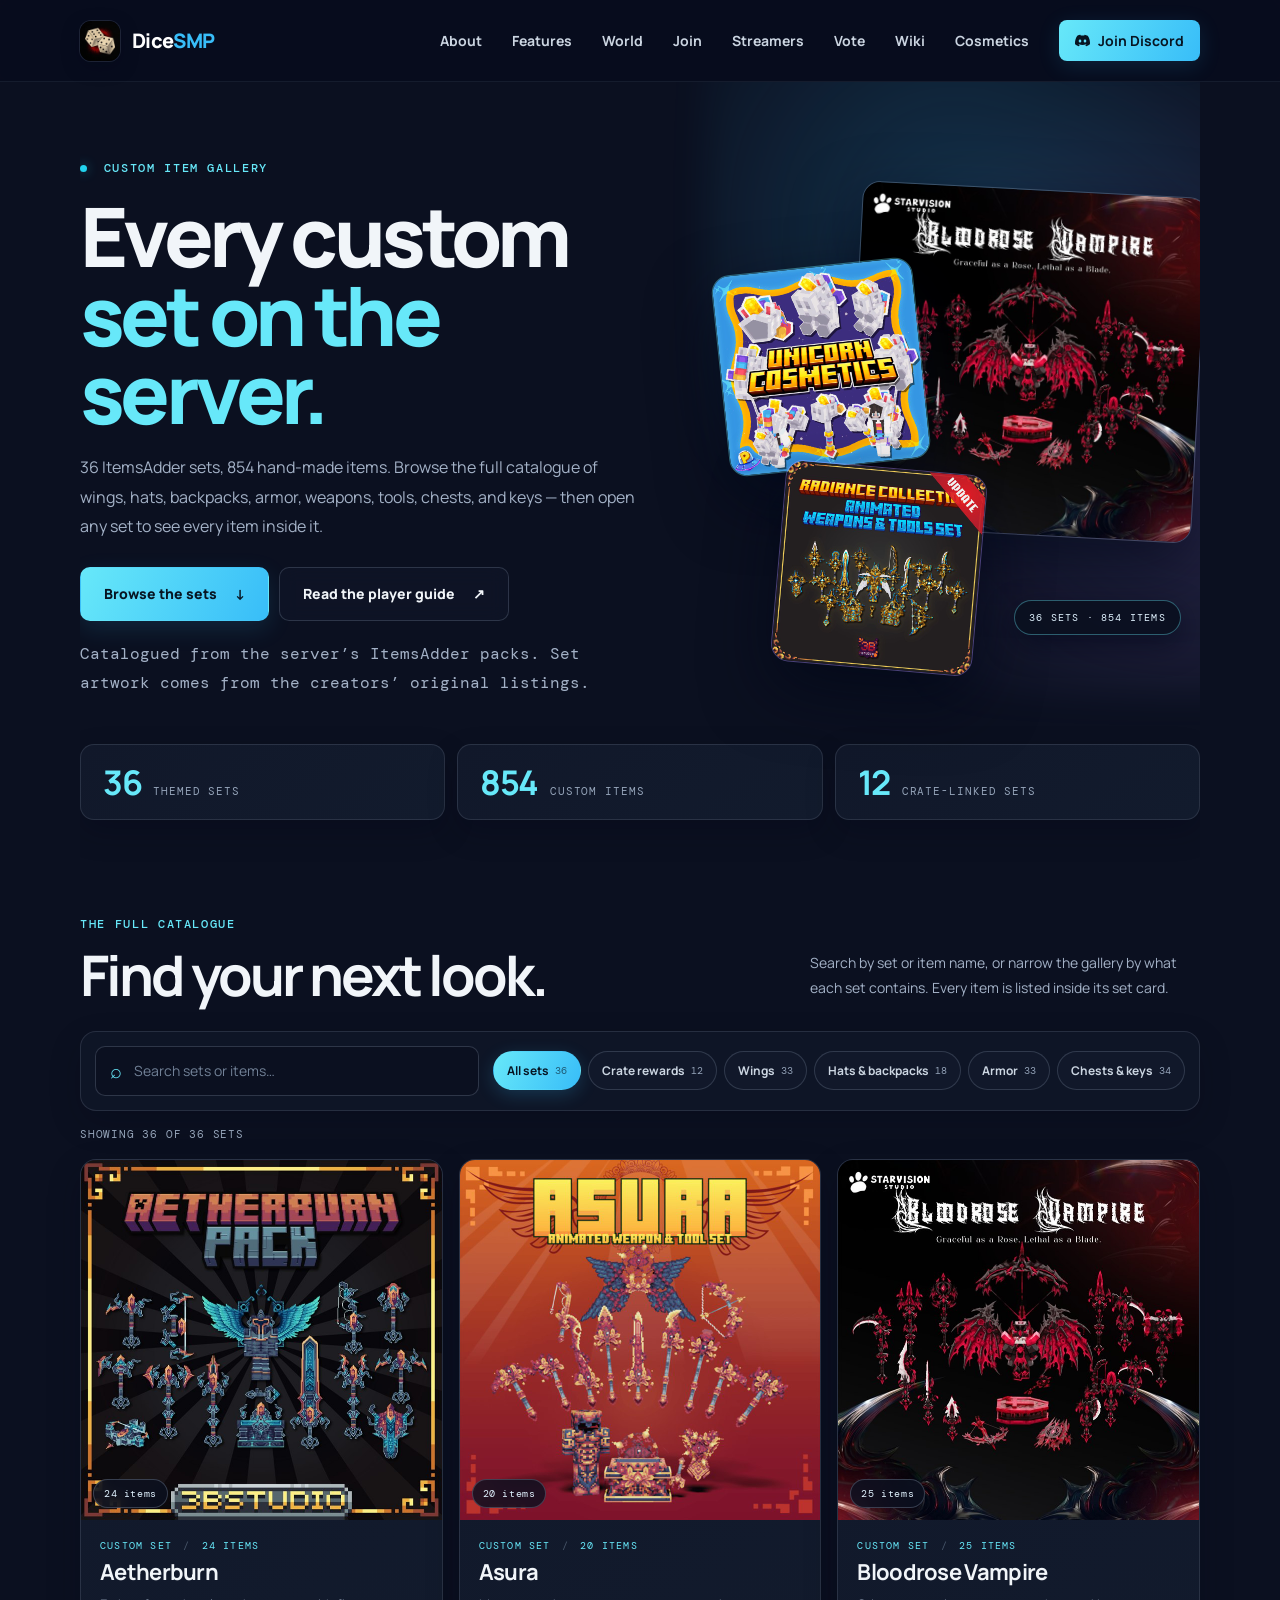
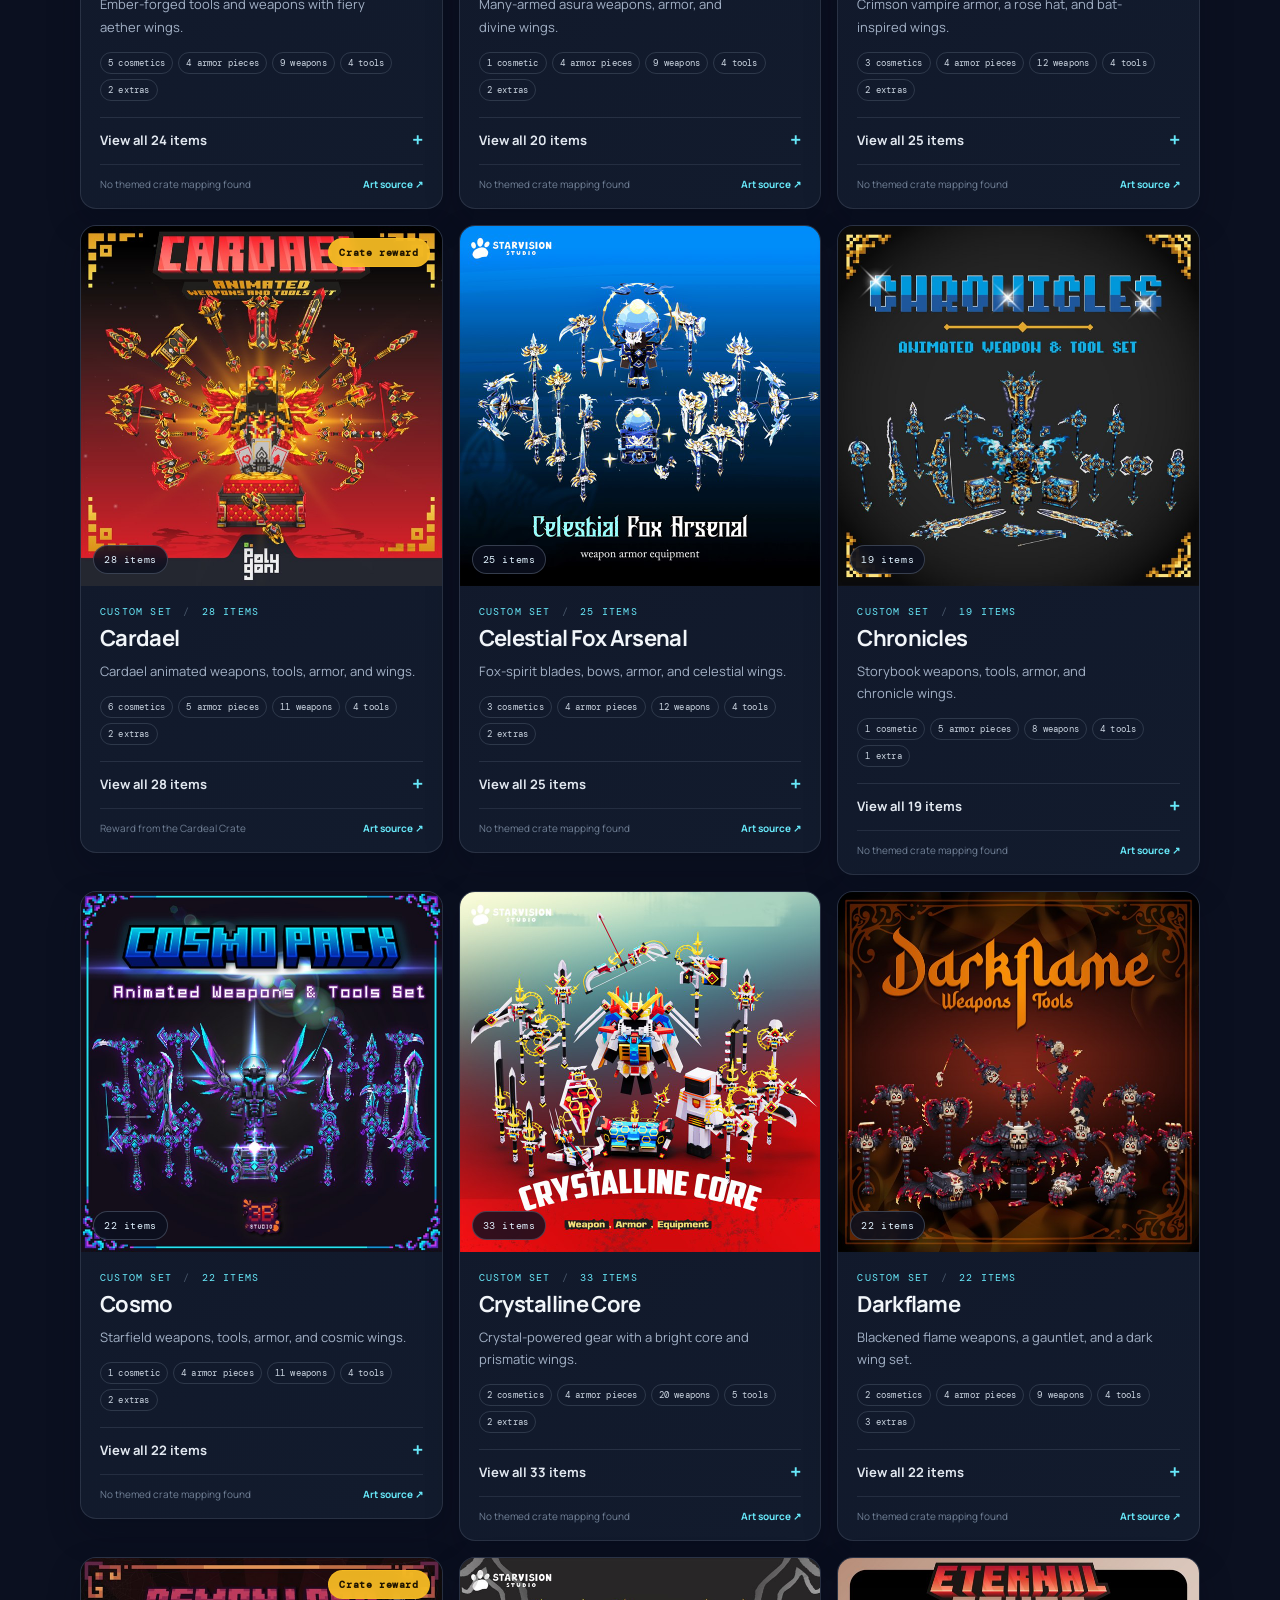
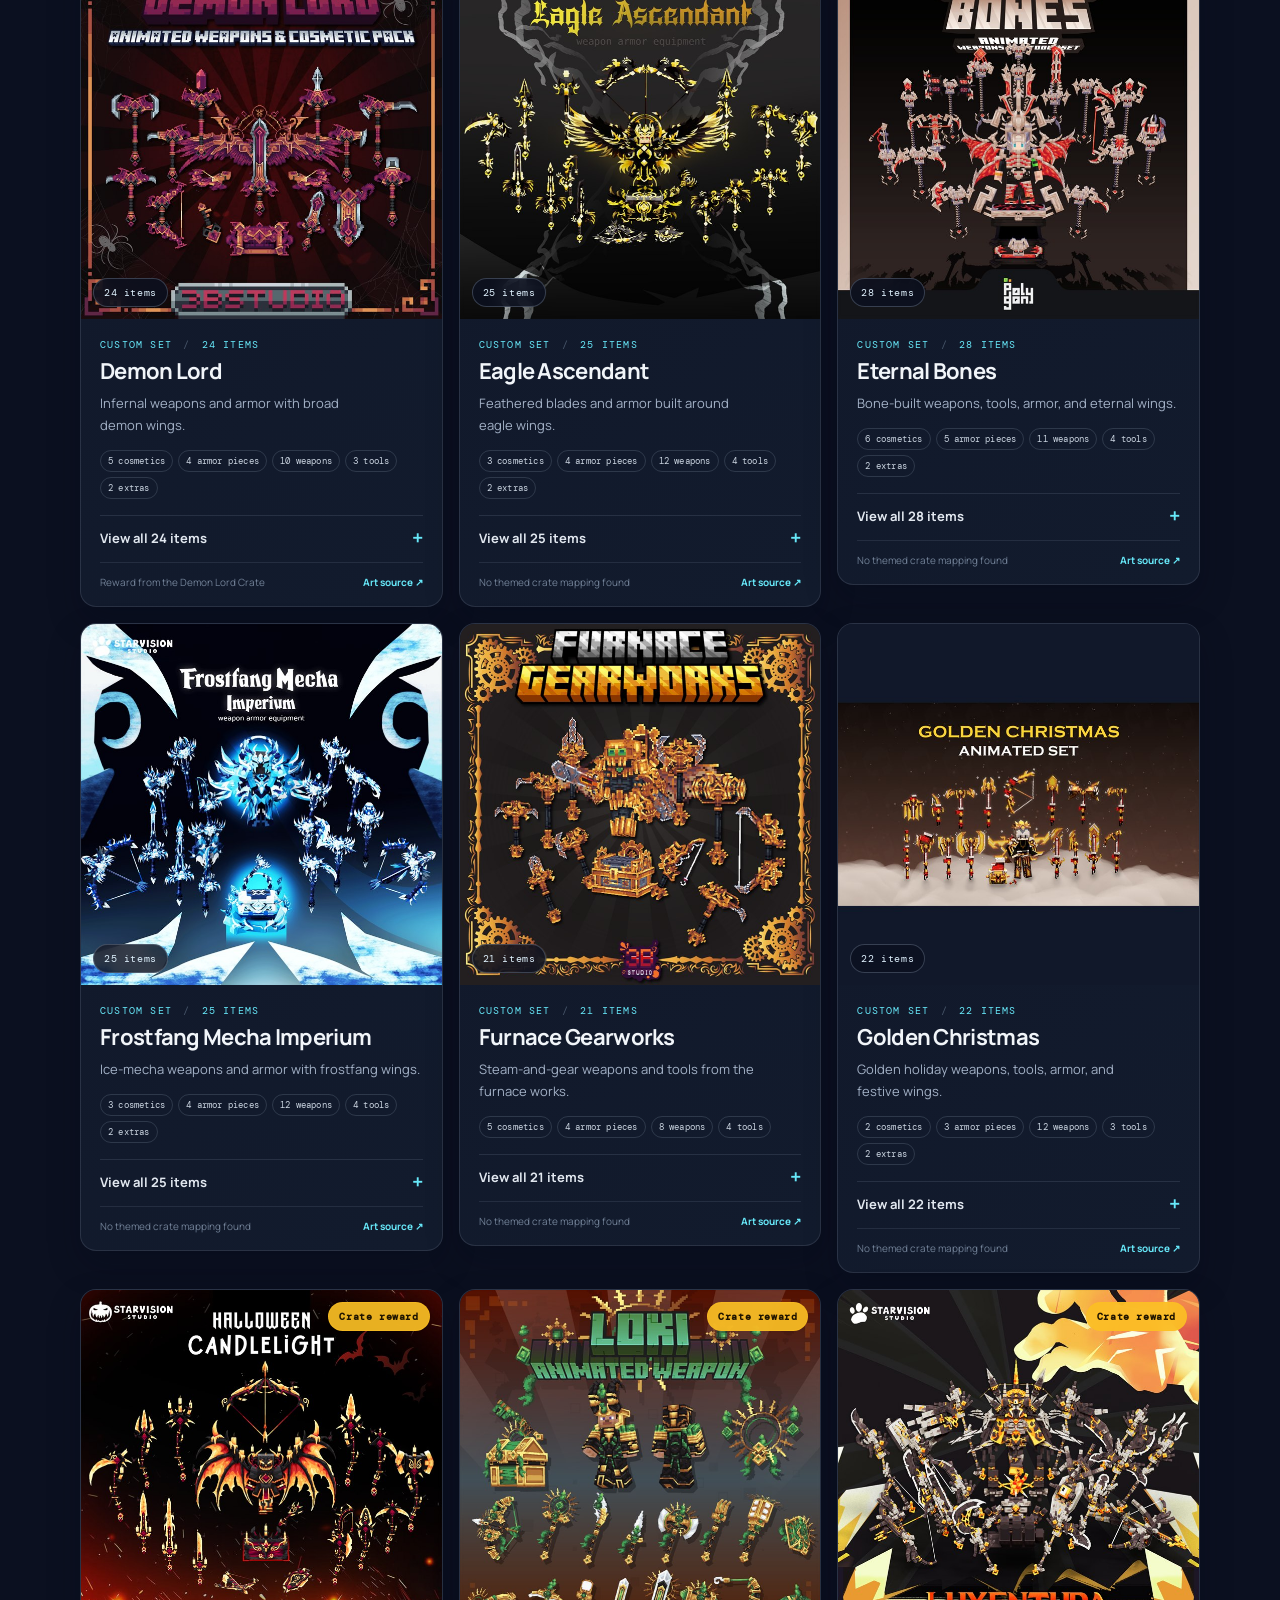
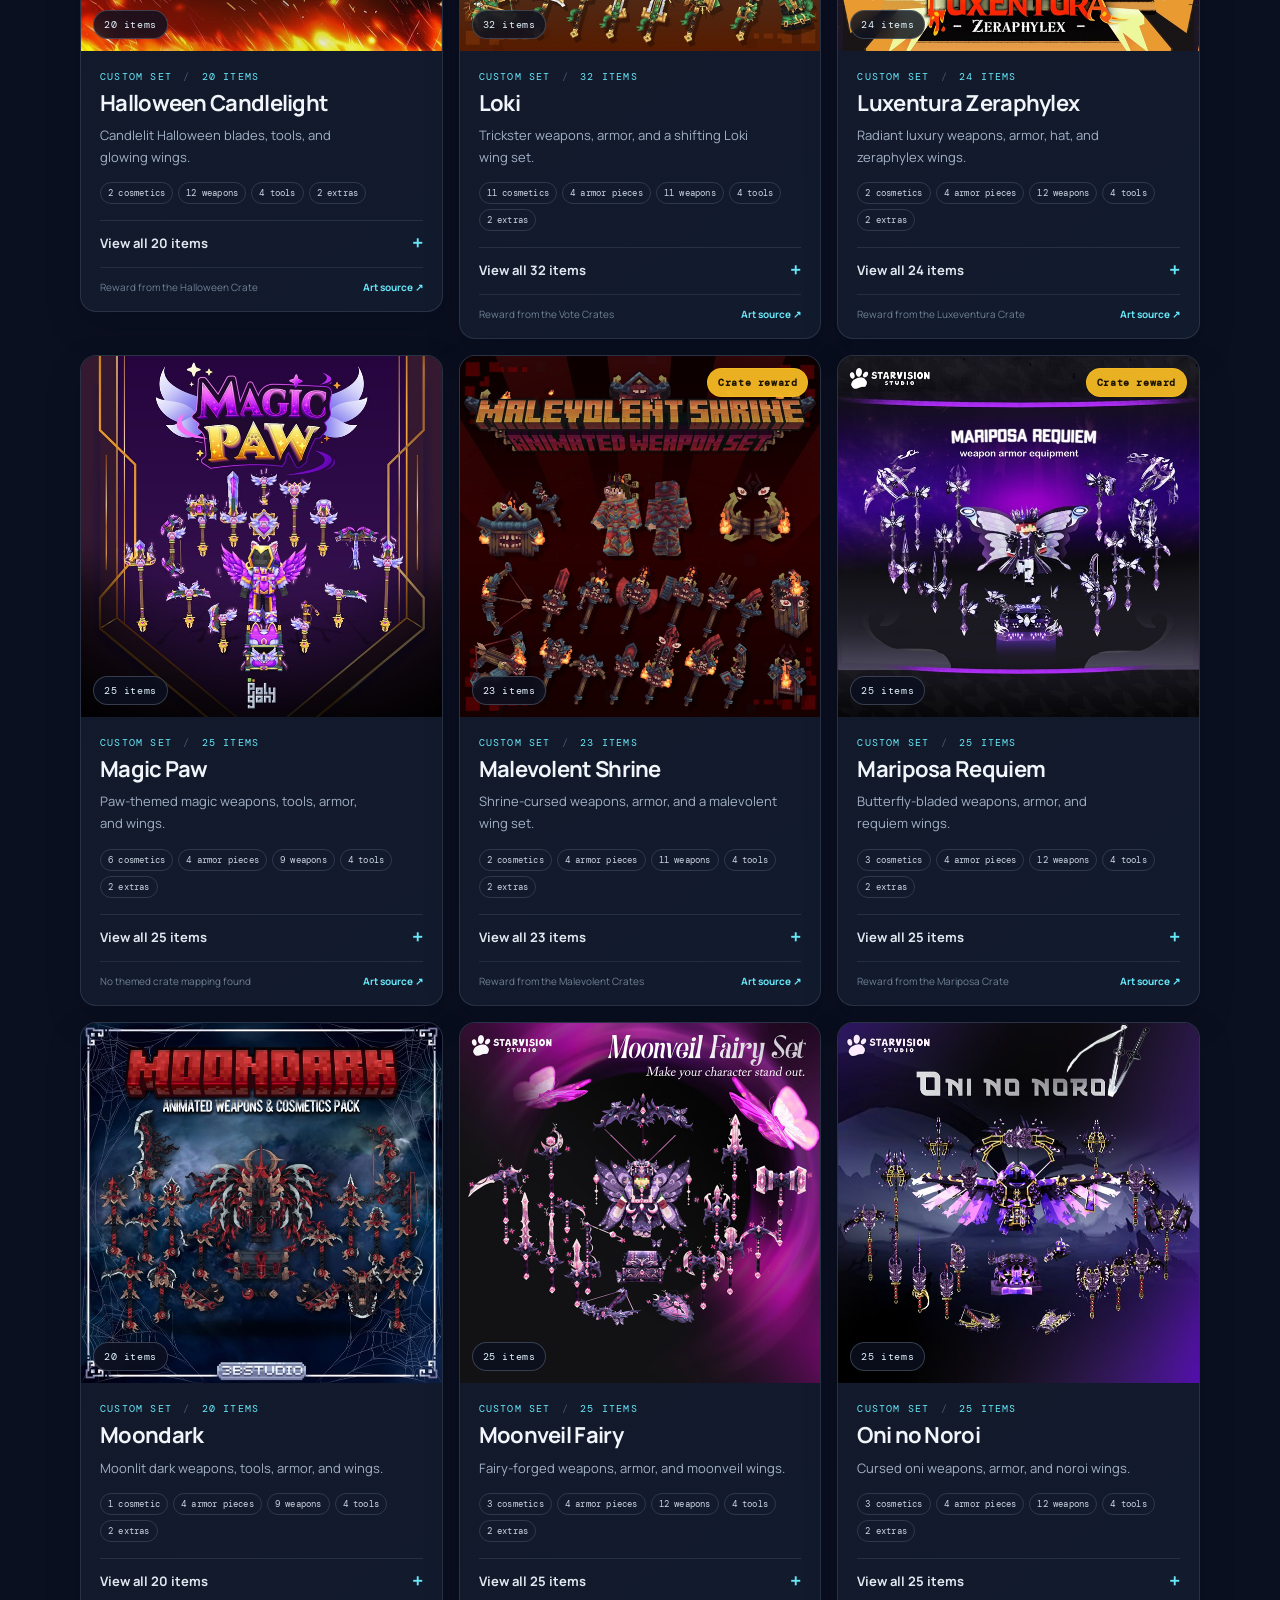
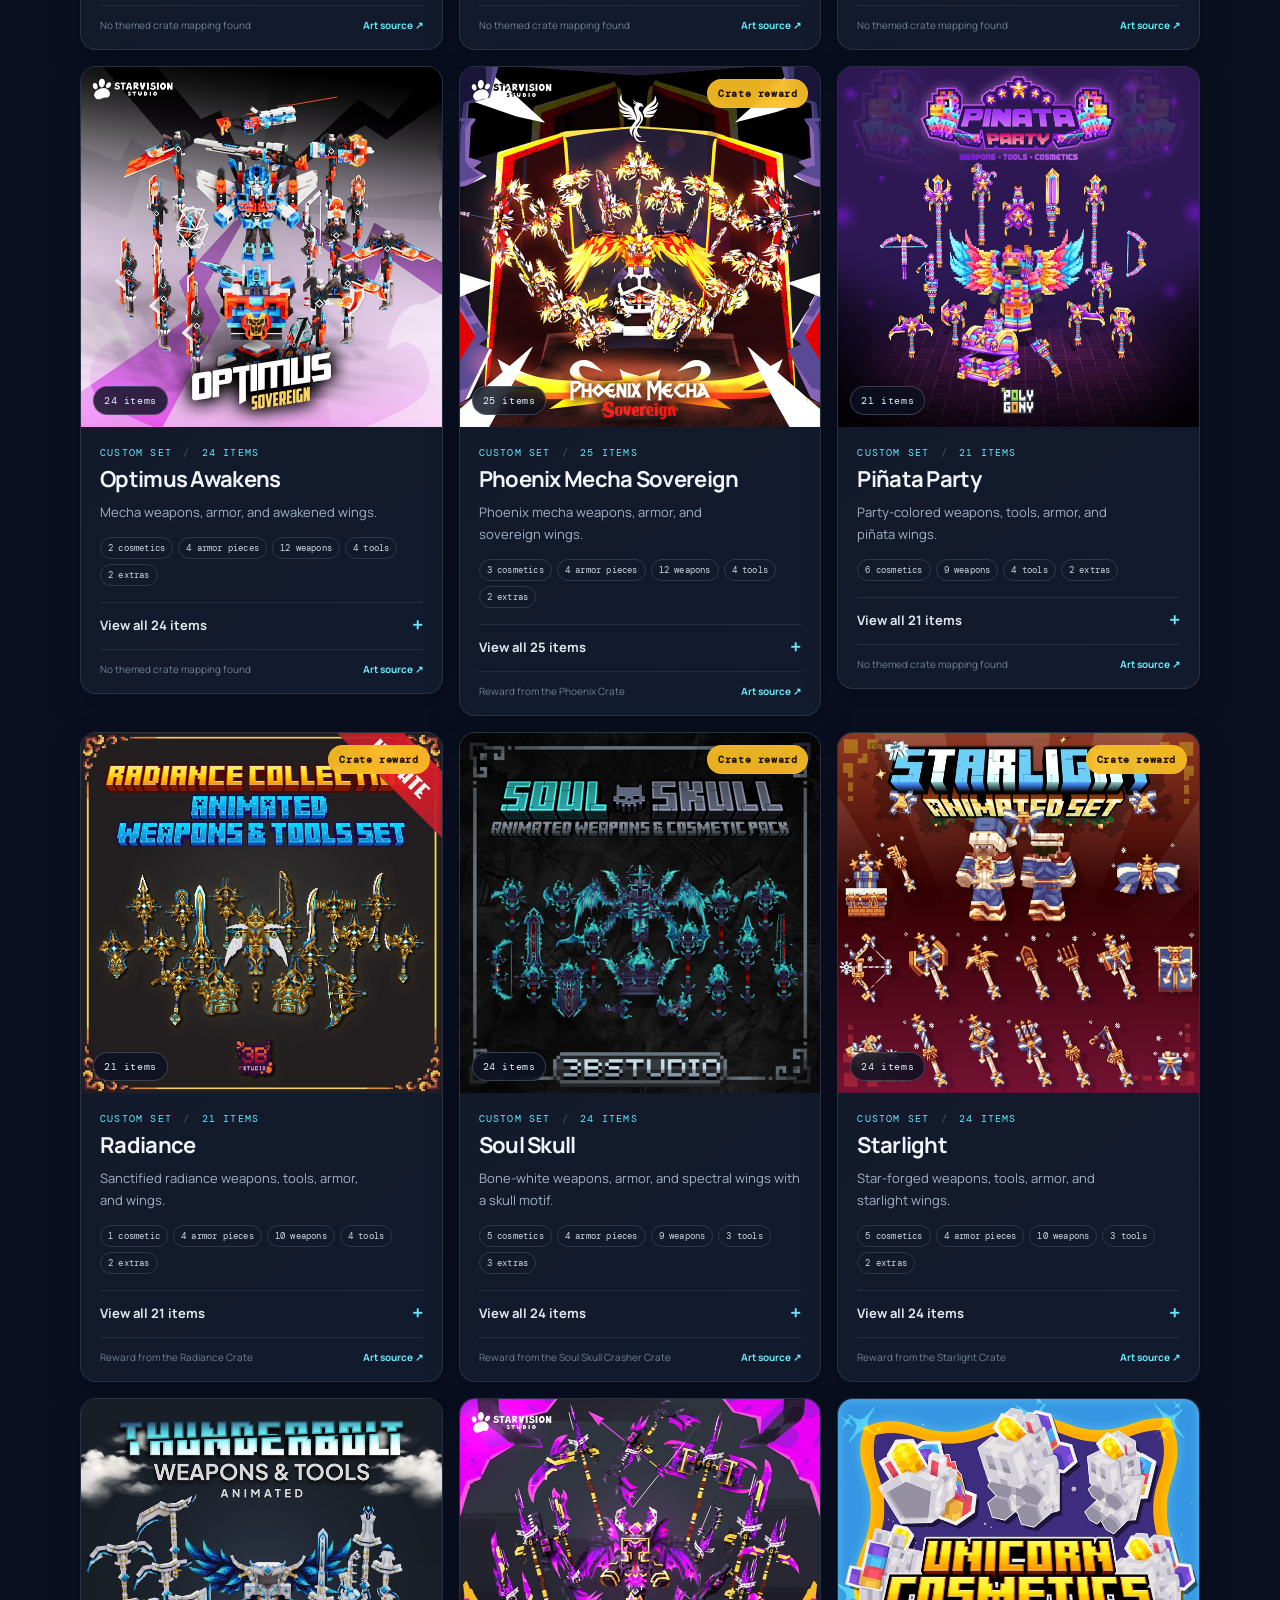
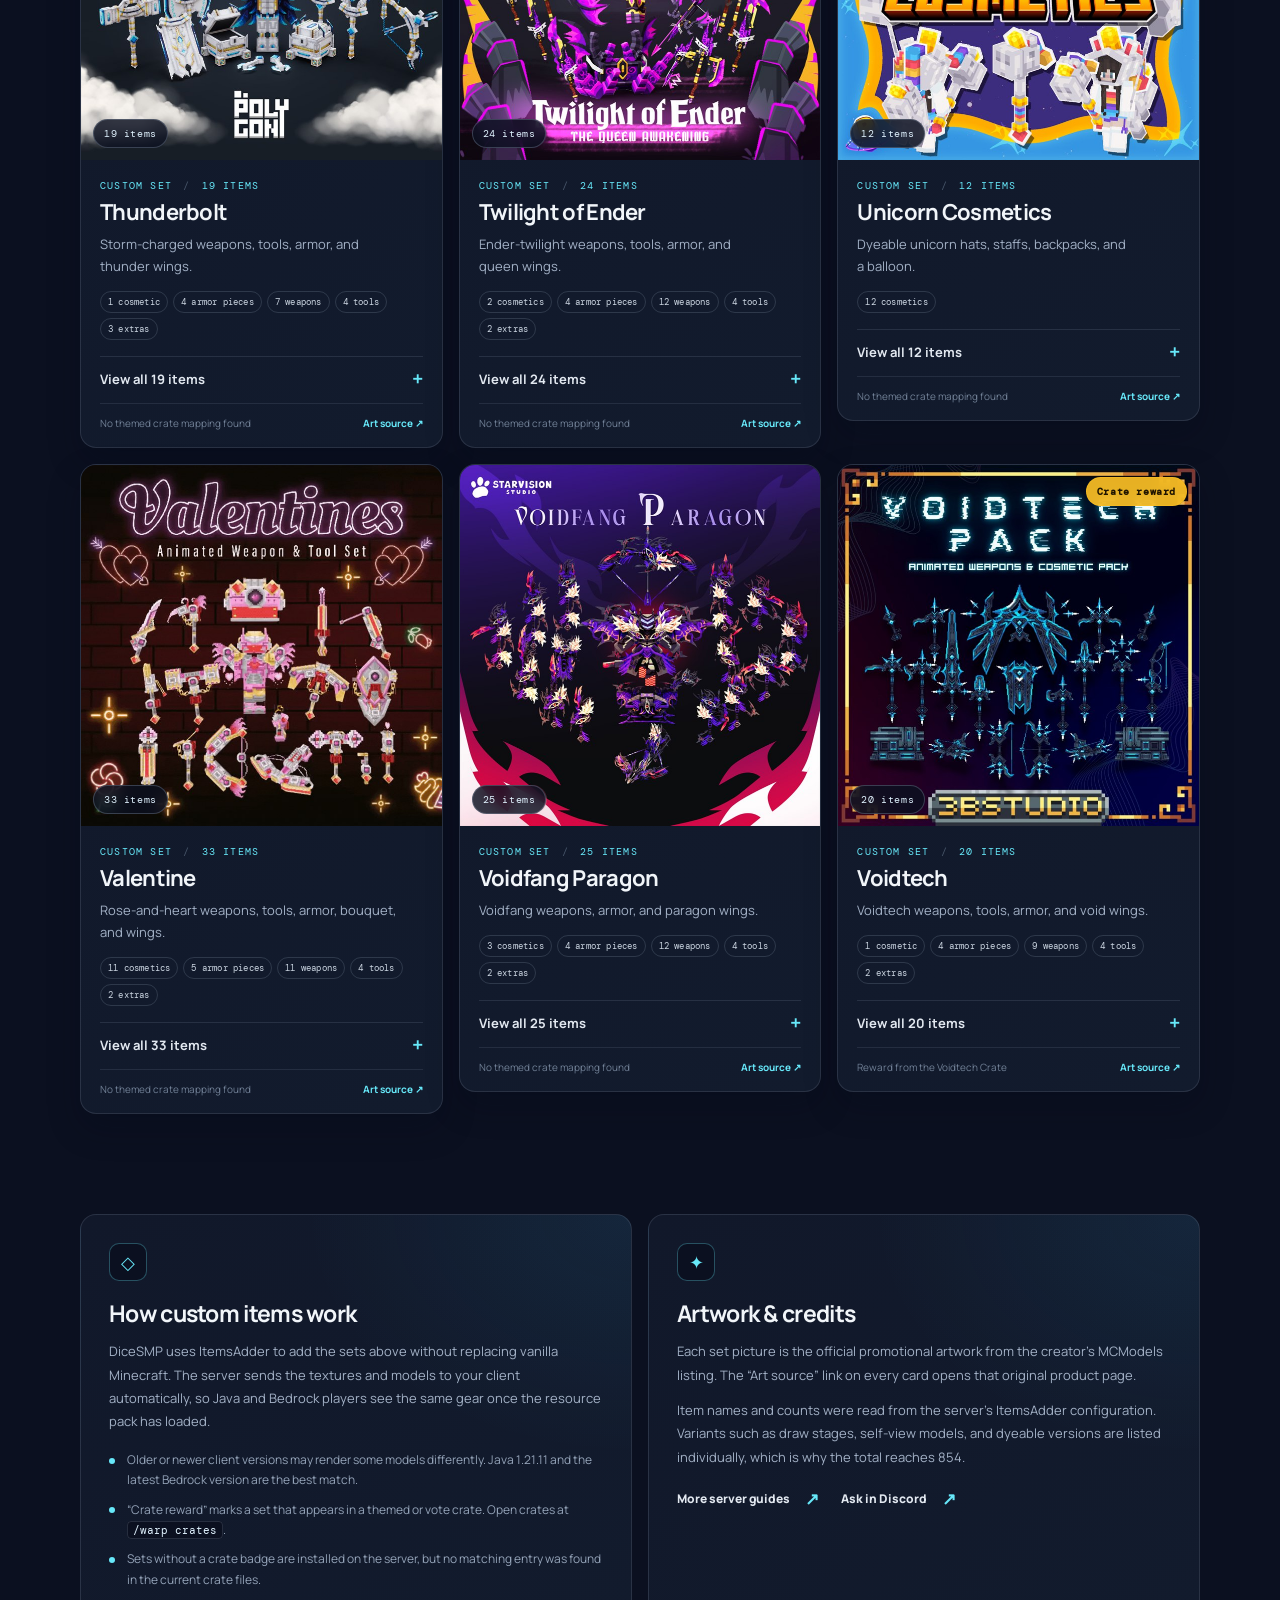
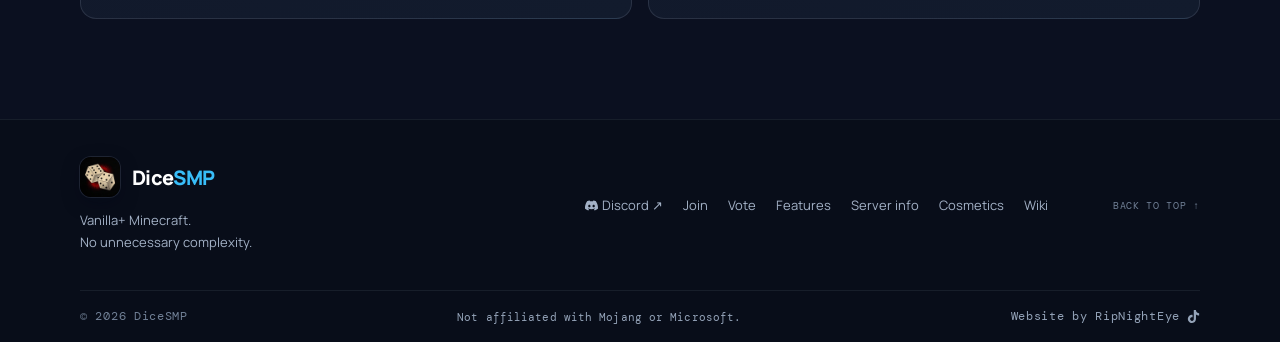
==== cosmetics.html @ fa5750fa "Cosmetic Page" ====
<!DOCTYPE html>
<html lang="en">
<head>
  <meta charset="utf-8">
  <meta name="viewport" content="width=device-width, initial-scale=1">
  <meta name="theme-color" content="#0b1020">
  <meta name="color-scheme" content="dark">
  <meta name="description" content="Browse all 36 custom ItemsAdder sets on DiceSMP — 854 weapons, armor pieces, tools, wings, hats, backpacks, and props, with set artwork and crate sources.">
  <meta name="author" content="DiceSMP">
  <meta name="referrer" content="strict-origin-when-cross-origin">
  <title>Cosmetics &amp; Custom Items — DiceSMP | 854 Items in 36 Sets</title>

  <meta property="og:type" content="website">
  <meta property="og:site_name" content="DiceSMP">
  <meta property="og:title" content="DiceSMP Cosmetics &amp; Custom Items">
  <meta property="og:description" content="Browse all 36 custom sets on DiceSMP — 854 weapons, armor pieces, tools, wings, hats, backpacks, and props.">
  <meta property="og:locale" content="en_US">
  <meta property="og:url" content="https://web.dicesmp.online/cosmetics.html">
  <meta property="og:image" content="https://web.dicesmp.online/Pictures/cosmetics/bloodrose_vampire.jpg">
  <meta property="og:image:width" content="720">
  <meta property="og:image:height" content="720">
  <meta property="og:image:alt" content="Bloodrose Vampire custom set artwork">
  <meta name="twitter:card" content="summary_large_image">
  <meta name="twitter:title" content="DiceSMP Cosmetics &amp; Custom Items">
  <meta name="twitter:description" content="Browse all 36 custom sets on DiceSMP — 854 weapons, armor pieces, tools, wings, hats, backpacks, and props.">
  <meta name="twitter:image" content="https://web.dicesmp.online/Pictures/cosmetics/bloodrose_vampire.jpg">
  <meta name="twitter:image:alt" content="Bloodrose Vampire custom set artwork">

  <link rel="canonical" href="https://web.dicesmp.online/cosmetics.html">
  <link rel="icon" type="image/png" sizes="64x64" href="Logo/favicon.png">
  <link rel="apple-touch-icon" href="Logo/apple-touch-icon.png">
  <link rel="manifest" href="site.webmanifest">
  <link rel="preload" as="image" href="Pictures/cosmetics/bloodrose_vampire.jpg" fetchpriority="high">
  <link rel="preload" as="font" href="fonts/manrope-latin-var.woff2" type="font/woff2" crossorigin>
  <link rel="preload" as="font" href="fonts/dm-mono-400-latin.woff2" type="font/woff2" crossorigin>
  <link rel="preload" as="font" href="fonts/dm-mono-500-latin.woff2" type="font/woff2" crossorigin>
  <link rel="dns-prefetch" href="//api.mcsrvstat.us">
  <link rel="stylesheet" href="styles.css">
  <link rel="stylesheet" href="cosmetics.css">
  <link rel="stylesheet" href="upgrade.css">
  <script src="script.js" defer></script>
  <script src="cosmetics.js" defer></script>
  <noscript>
    <style>
      .page-loader { display: none !important; }
      .will-reveal { opacity: 1 !important; transform: none !important; }
      .to-top, .scroll-progress, .server-status { display: none !important; }
      .cosmetic-toolbar { display: none !important; }
      @media (max-width: 820px) {
        .site-header { height: auto; min-height: var(--header-h); padding-block: 12px; flex-wrap: wrap; }
        .menu-toggle { display: none !important; }
        .nav-links {
          position: static !important;
          display: flex !important;
          flex-direction: row !important;
          flex-wrap: wrap;
          align-items: center;
          gap: 2px 16px;
          width: 100%;
          max-height: none !important;
          padding: 8px 0 0 !important;
          overflow: visible !important;
          background: transparent !important;
          border: 0 !important;
          box-shadow: none !important;
          opacity: 1 !important;
          visibility: visible !important;
          transform: none !important;
          pointer-events: auto !important;
        }
        .nav-links > a { padding: 6px 0 !important; border: 0 !important; font-size: 13px !important; }
        .nav-links .nav-cta { margin: 0 !important; padding: 8px 12px !important; }
      }
    </style>
  </noscript>

  <script type="application/ld+json">
{
  "@context": "https://schema.org",
  "@type": "ItemList",
  "name": "DiceSMP custom item sets",
  "description": "All 36 ItemsAdder custom sets on DiceSMP, covering 854 items.",
  "numberOfItems": 36,
  "itemListElement": [
    {
      "@type": "ListItem",
      "position": 1,
      "name": "Aetherburn",
      "url": "https://web.dicesmp.online/cosmetics.html#set-aetherburn",
      "image": "https://web.dicesmp.online/Pictures/cosmetics/aetherburn_pack.jpg"
    },
    {
      "@type": "ListItem",
      "position": 2,
      "name": "Asura",
      "url": "https://web.dicesmp.online/cosmetics.html#set-asura",
      "image": "https://web.dicesmp.online/Pictures/cosmetics/elitecreatures_asuraset.jpg"
    },
    {
      "@type": "ListItem",
      "position": 3,
      "name": "Bloodrose Vampire",
      "url": "https://web.dicesmp.online/cosmetics.html#set-bloodrose-vampire",
      "image": "https://web.dicesmp.online/Pictures/cosmetics/bloodrose_vampire.jpg"
    },
    {
      "@type": "ListItem",
      "position": 4,
      "name": "Cardael",
      "url": "https://web.dicesmp.online/cosmetics.html#set-cardael",
      "image": "https://web.dicesmp.online/Pictures/cosmetics/plny_cardael_set.jpg"
    },
    {
      "@type": "ListItem",
      "position": 5,
      "name": "Celestial Fox Arsenal",
      "url": "https://web.dicesmp.online/cosmetics.html#set-celestial-fox-arsenal",
      "image": "https://web.dicesmp.online/Pictures/cosmetics/celestial_fox_arsenal.jpg"
    },
    {
      "@type": "ListItem",
      "position": 6,
      "name": "Chronicles",
      "url": "https://web.dicesmp.online/cosmetics.html#set-chronicles",
      "image": "https://web.dicesmp.online/Pictures/cosmetics/elitecreatures_chronicles.jpg"
    },
    {
      "@type": "ListItem",
      "position": 7,
      "name": "Cosmo",
      "url": "https://web.dicesmp.online/cosmetics.html#set-cosmo",
      "image": "https://web.dicesmp.online/Pictures/cosmetics/cosmo_pack.jpg"
    },
    {
      "@type": "ListItem",
      "position": 8,
      "name": "Crystalline Core",
      "url": "https://web.dicesmp.online/cosmetics.html#set-crystalline-core",
      "image": "https://web.dicesmp.online/Pictures/cosmetics/crystalline_core_pack.jpg"
    },
    {
      "@type": "ListItem",
      "position": 9,
      "name": "Darkflame",
      "url": "https://web.dicesmp.online/cosmetics.html#set-darkflame",
      "image": "https://web.dicesmp.online/Pictures/cosmetics/darkflame.jpg"
    },
    {
      "@type": "ListItem",
      "position": 10,
      "name": "Demon Lord",
      "url": "https://web.dicesmp.online/cosmetics.html#set-demon-lord",
      "image": "https://web.dicesmp.online/Pictures/cosmetics/Demon_Lord.jpg"
    },
    {
      "@type": "ListItem",
      "position": 11,
      "name": "Eagle Ascendant",
      "url": "https://web.dicesmp.online/cosmetics.html#set-eagle-ascendant",
      "image": "https://web.dicesmp.online/Pictures/cosmetics/eagle_ascendant.jpg"
    },
    {
      "@type": "ListItem",
      "position": 12,
      "name": "Eternal Bones",
      "url": "https://web.dicesmp.online/cosmetics.html#set-eternal-bones",
      "image": "https://web.dicesmp.online/Pictures/cosmetics/plny_eternal_bones_set.jpg"
    },
    {
      "@type": "ListItem",
      "position": 13,
      "name": "Frostfang Mecha Imperium",
      "url": "https://web.dicesmp.online/cosmetics.html#set-frostfang-mecha-imperium",
      "image": "https://web.dicesmp.online/Pictures/cosmetics/frostfang_mecha_imperium.jpg"
    },
    {
      "@type": "ListItem",
      "position": 14,
      "name": "Furnace Gearworks",
      "url": "https://web.dicesmp.online/cosmetics.html#set-furnace-gearworks",
      "image": "https://web.dicesmp.online/Pictures/cosmetics/Furnace_Gearworks_Weapons_and_Tools_Set.jpg"
    },
    {
      "@type": "ListItem",
      "position": 15,
      "name": "Golden Christmas",
      "url": "https://web.dicesmp.online/cosmetics.html#set-golden-christmas",
      "image": "https://web.dicesmp.online/Pictures/cosmetics/golden_christmas.jpg"
    },
    {
      "@type": "ListItem",
      "position": 16,
      "name": "Halloween Candlelight",
      "url": "https://web.dicesmp.online/cosmetics.html#set-halloween-candlelight",
      "image": "https://web.dicesmp.online/Pictures/cosmetics/halloween_candlelight.jpg"
    },
    {
      "@type": "ListItem",
      "position": 17,
      "name": "Loki",
      "url": "https://web.dicesmp.online/cosmetics.html#set-loki",
      "image": "https://web.dicesmp.online/Pictures/cosmetics/Loki_set.jpg"
    },
    {
      "@type": "ListItem",
      "position": 18,
      "name": "Luxentura Zeraphylex",
      "url": "https://web.dicesmp.online/cosmetics.html#set-luxentura-zeraphylex",
      "image": "https://web.dicesmp.online/Pictures/cosmetics/Luxentura_Zeraphylex.jpg"
    },
    {
      "@type": "ListItem",
      "position": 19,
      "name": "Magic Paw",
      "url": "https://web.dicesmp.online/cosmetics.html#set-magic-paw",
      "image": "https://web.dicesmp.online/Pictures/cosmetics/plny_magicpawset.jpg"
    },
    {
      "@type": "ListItem",
      "position": 20,
      "name": "Malevolent Shrine",
      "url": "https://web.dicesmp.online/cosmetics.html#set-malevolent-shrine",
      "image": "https://web.dicesmp.online/Pictures/cosmetics/malevolentshrine.jpg"
    },
    {
      "@type": "ListItem",
      "position": 21,
      "name": "Mariposa Requiem",
      "url": "https://web.dicesmp.online/cosmetics.html#set-mariposa-requiem",
      "image": "https://web.dicesmp.online/Pictures/cosmetics/mariposa_requiem.jpg"
    },
    {
      "@type": "ListItem",
      "position": 22,
      "name": "Moondark",
      "url": "https://web.dicesmp.online/cosmetics.html#set-moondark",
      "image": "https://web.dicesmp.online/Pictures/cosmetics/moondark.jpg"
    },
    {
      "@type": "ListItem",
      "position": 23,
      "name": "Moonveil Fairy",
      "url": "https://web.dicesmp.online/cosmetics.html#set-moonveil-fairy",
      "image": "https://web.dicesmp.online/Pictures/cosmetics/moonveil_fairy_set.jpg"
    },
    {
      "@type": "ListItem",
      "position": 24,
      "name": "Oni no Noroi",
      "url": "https://web.dicesmp.online/cosmetics.html#set-oni-no-noroi",
      "image": "https://web.dicesmp.online/Pictures/cosmetics/oni_no_noroi.jpg"
    },
    {
      "@type": "ListItem",
      "position": 25,
      "name": "Optimus Awakens",
      "url": "https://web.dicesmp.online/cosmetics.html#set-optimus-awakens",
      "image": "https://web.dicesmp.online/Pictures/cosmetics/optimus_awakens.jpg"
    },
    {
      "@type": "ListItem",
      "position": 26,
      "name": "Phoenix Mecha Sovereign",
      "url": "https://web.dicesmp.online/cosmetics.html#set-phoenix-mecha-sovereign",
      "image": "https://web.dicesmp.online/Pictures/cosmetics/phoenixmechasovereign.jpg"
    },
    {
      "@type": "ListItem",
      "position": 27,
      "name": "Piñata Party",
      "url": "https://web.dicesmp.online/cosmetics.html#set-pi-ata-party",
      "image": "https://web.dicesmp.online/Pictures/cosmetics/plny_pinata_party_set.jpg"
    },
    {
      "@type": "ListItem",
      "position": 28,
      "name": "Radiance",
      "url": "https://web.dicesmp.online/cosmetics.html#set-radiance",
      "image": "https://web.dicesmp.online/Pictures/cosmetics/radiance_collection.jpg"
    },
    {
      "@type": "ListItem",
      "position": 29,
      "name": "Soul Skull",
      "url": "https://web.dicesmp.online/cosmetics.html#set-soul-skull",
      "image": "https://web.dicesmp.online/Pictures/cosmetics/3b_soul_skull.jpg"
    },
    {
      "@type": "ListItem",
      "position": 30,
      "name": "Starlight",
      "url": "https://web.dicesmp.online/cosmetics.html#set-starlight",
      "image": "https://web.dicesmp.online/Pictures/cosmetics/starlight.jpg"
    },
    {
      "@type": "ListItem",
      "position": 31,
      "name": "Thunderbolt",
      "url": "https://web.dicesmp.online/cosmetics.html#set-thunderbolt",
      "image": "https://web.dicesmp.online/Pictures/cosmetics/Thunderbolt_set.jpg"
    },
    {
      "@type": "ListItem",
      "position": 32,
      "name": "Twilight of Ender",
      "url": "https://web.dicesmp.online/cosmetics.html#set-twilight-of-ender",
      "image": "https://web.dicesmp.online/Pictures/cosmetics/twilight_of_ender.jpg"
    },
    {
      "@type": "ListItem",
      "position": 33,
      "name": "Unicorn Cosmetics",
      "url": "https://web.dicesmp.online/cosmetics.html#set-unicorn-cosmetics",
      "image": "https://web.dicesmp.online/Pictures/cosmetics/unicorn_cosmetics.jpg"
    },
    {
      "@type": "ListItem",
      "position": 34,
      "name": "Valentine",
      "url": "https://web.dicesmp.online/cosmetics.html#set-valentine",
      "image": "https://web.dicesmp.online/Pictures/cosmetics/valentineset.jpg"
    },
    {
      "@type": "ListItem",
      "position": 35,
      "name": "Voidfang Paragon",
      "url": "https://web.dicesmp.online/cosmetics.html#set-voidfang-paragon",
      "image": "https://web.dicesmp.online/Pictures/cosmetics/voidfang_paragon.jpg"
    },
    {
      "@type": "ListItem",
      "position": 36,
      "name": "Voidtech",
      "url": "https://web.dicesmp.online/cosmetics.html#set-voidtech",
      "image": "https://web.dicesmp.online/Pictures/cosmetics/voidtech_pack.jpg"
    }
  ]
}
  </script>
</head>
<body id="top">
  <a class="skip-link" href="#main">Skip to content</a>

  <svg class="icon-sprite" aria-hidden="true" focusable="false" xmlns="http://www.w3.org/2000/svg">
    <symbol id="icon-discord" viewBox="0 0 24 24">
      <path d="M20.317 4.37a19.79 19.79 0 0 0-4.885-1.515.074.074 0 0 0-.078.037c-.211.375-.445.865-.609 1.25a18.27 18.27 0 0 0-5.487 0c-.164-.394-.406-.875-.618-1.25a.077.077 0 0 0-.078-.037 19.736 19.736 0 0 0-4.885 1.515.07.07 0 0 0-.032.028C.533 9.046-.319 13.58.1 18.058a.082.082 0 0 0 .031.056c2.053 1.508 4.041 2.423 5.993 3.03a.078.078 0 0 0 .084-.028c.462-.63.873-1.295 1.226-1.994a.076.076 0 0 0-.041-.106c-.653-.248-1.275-.55-1.873-.892a.077.077 0 0 1-.008-.128c.126-.094.252-.192.372-.291a.074.074 0 0 1 .078-.011c3.928 1.793 8.18 1.793 12.061 0a.074.074 0 0 1 .079.01c.12.099.246.198.373.292a.077.077 0 0 1-.007.128c-.598.35-1.22.652-1.873.892a.077.077 0 0 0-.04.107c.36.698.772 1.363 1.225 1.993a.076.076 0 0 0 .084.029c1.961-.607 3.95-1.522 6.002-3.03a.077.077 0 0 0 .032-.055c.5-5.177-.838-9.674-3.549-13.66a.061.061 0 0 0-.031-.029ZM8.02 15.331c-1.183 0-2.157-1.086-2.157-2.419s.956-2.419 2.157-2.419c1.211 0 2.176 1.096 2.157 2.419 0 1.333-.956 2.419-2.157 2.419Zm7.975 0c-1.183 0-2.157-1.086-2.157-2.419s.955-2.419 2.157-2.419c1.21 0 2.175 1.096 2.156 2.419 0 1.333-.946 2.419-2.156 2.419Z"/>
    </symbol>
    <symbol id="icon-tiktok" viewBox="0 0 24 24">
      <path d="M12.525.02c1.31-.02 2.61-.01 3.91-.02.08 1.53.63 3.09 1.75 4.17 1.12 1.11 2.7 1.62 4.24 1.79v4.03c-1.44-.05-2.89-.35-4.2-.97a11.3 11.3 0 0 1-1.62-.93c-.01 2.92.01 5.84-.02 8.75-.08 1.4-.54 2.79-1.35 3.94-1.31 1.92-3.58 3.17-5.91 3.21-1.43.08-2.86-.31-4.08-1.03-2.02-1.19-3.44-3.37-3.65-5.71-.02-.5-.03-1-.01-1.49.18-1.9 1.12-3.72 2.58-4.96 1.66-1.44 3.98-2.13 6.15-1.72.02 1.48-.04 2.96-.04 4.44-.99-.32-2.15-.23-3.02.37-.63.41-1.11 1.04-1.36 1.75-.21.51-.15 1.07-.14 1.61.24 1.64 1.82 3.02 3.5 2.87 1.12-.01 2.19-.66 2.77-1.61.19-.33.4-.67.41-1.06.1-1.79.06-3.57.07-5.36.01-4.03-.01-8.05.02-12.07Z"/>
    </symbol>
    <symbol id="icon-arrow-up" viewBox="0 0 24 24">
      <path d="M12 19V5m0 0-6 6m6-6 6 6" fill="none" stroke="currentColor" stroke-width="2" stroke-linecap="round" stroke-linejoin="round"/>
    </symbol>
  </svg>

  <div class="scroll-progress" aria-hidden="true"><span data-scroll-progress></span></div>

  <header class="site-header" data-header>
    <a class="brand" href="index.html" aria-label="DiceSMP home">
      <img src="Logo/dicesmp-logo.webp" alt="" width="40" height="40">
      <span>Dice<span class="brand-accent">SMP</span></span>
    </a>
    <button class="menu-toggle" type="button" aria-label="Open navigation" aria-expanded="false" aria-controls="primary-navigation">
      <span></span><span></span>
    </button>
    <nav class="nav-links" id="primary-navigation" aria-label="Main navigation">
      <a href="index.html#about">About</a>
      <a href="index.html#features">Features</a>
      <a href="index.html#world">World</a>
      <a href="index.html#join">Join</a>
      <a href="index.html#streamers">Streamers</a>
      <a href="index.html#vote">Vote</a>
      <a href="wiki.html">Wiki</a>
      <a href="cosmetics.html" aria-current="page">Cosmetics</a>
      <a class="nav-cta" href="https://dsc.gg/dicesmp" target="_blank" rel="noopener noreferrer"><svg class="icon" aria-hidden="true"><use href="#icon-discord"></use></svg> Join Discord</a>
    </nav>
  </header>
  <button class="nav-scrim" type="button" tabindex="-1" aria-hidden="true" data-nav-close hidden></button>

  <main id="main">
    <section class="cosmetic-hero section-wrap">
      <div class="cosmetic-hero-glow" aria-hidden="true"></div>
      <div class="cosmetic-hero-copy">
        <div class="eyebrow"><span class="status-dot" aria-hidden="true"></span> CUSTOM ITEM GALLERY</div>
        <h1>Every custom<br><span>set on the server.</span></h1>
        <p>36 ItemsAdder sets, 854 hand-made items. Browse the full catalogue of wings, hats, backpacks, armor, weapons, tools, chests, and keys — then open any set to see every item inside it.</p>
        <div class="cosmetic-hero-actions">
          <a class="button button-primary" href="#sets">Browse the sets <span aria-hidden="true">↓</span></a>
          <a class="button button-glass" href="wiki.html">Read the player guide <span aria-hidden="true">↗</span></a>
        </div>
        <p class="cosmetic-hero-note">Catalogued from the server’s ItemsAdder packs. Set artwork comes from the creators’ original listings.</p>
      </div>

      <div class="cosmetic-hero-art" aria-hidden="true">
        <img class="cosmetic-hero-main" src="Pictures/cosmetics/bloodrose_vampire.jpg" alt="" width="720" height="720" fetchpriority="high" decoding="async">
        <img class="cosmetic-hero-float cosmetic-hero-float-a" src="Pictures/cosmetics/unicorn_cosmetics.jpg" alt="" width="720" height="720" decoding="async">
        <img class="cosmetic-hero-float cosmetic-hero-float-b" src="Pictures/cosmetics/radiance_collection.jpg" alt="" width="720" height="720" decoding="async">
        <span class="cosmetic-hero-tag">36 SETS · 854 ITEMS</span>
      </div>

      <div class="cosmetic-stats">
        <article><strong>36</strong><span>themed sets</span></article>
        <article><strong>854</strong><span>custom items</span></article>
        <article><strong>12</strong><span>crate-linked sets</span></article>
      </div>
    </section>

    <section class="cosmetic-browser section-wrap" id="sets">
      <div class="cosmetic-browser-head">
        <div>
          <div class="eyebrow eyebrow-dark">THE FULL CATALOGUE</div>
          <h2>Find your next look.</h2>
        </div>
        <p>Search by set or item name, or narrow the gallery by what each set contains. Every item is listed inside its set card.</p>
      </div>

      <div class="cosmetic-toolbar">
        <label class="cosmetic-search">
          <span class="cosmetic-search-icon" aria-hidden="true">⌕</span>
          <span class="cosmetic-visually-hidden">Search sets and items</span>
          <input type="search" placeholder="Search sets or items…" autocomplete="off" data-cosmetic-search>
        </label>
        <div class="cosmetic-filters" role="group" aria-label="Filter sets">
          <button type="button" class="is-active" data-filter="all" aria-pressed="true">All sets <span>36</span></button>
          <button type="button" data-filter="crate" aria-pressed="false">Crate rewards <span>12</span></button>
          <button type="button" data-filter="wings" aria-pressed="false">Wings <span>33</span></button>
          <button type="button" data-filter="headwear" aria-pressed="false">Hats &amp; backpacks <span>18</span></button>
          <button type="button" data-filter="armor" aria-pressed="false">Armor <span>33</span></button>
          <button type="button" data-filter="extras" aria-pressed="false">Chests &amp; keys <span>34</span></button>
        </div>
      </div>

      <p class="cosmetic-results" data-cosmetic-results aria-live="polite">Showing 36 of 36 sets</p>

      <div class="cosmetic-grid" data-cosmetic-grid>
        <article class="cosmetic-card" id="set-aetherburn" data-tags="armor weapons tools extras wings">
          <figure class="cosmetic-art">
            <img src="Pictures/cosmetics/aetherburn_pack.jpg" alt="Official artwork for the Aetherburn custom item set" width="720" height="720" loading="eager" fetchpriority="high" decoding="async">
            <figcaption class="cosmetic-count">24 items</figcaption>
          </figure>
          <div class="cosmetic-body">
            <p class="cosmetic-kicker">CUSTOM SET <span aria-hidden="true">/</span> 24 ITEMS</p>
            <h3>Aetherburn</h3>
            <p class="cosmetic-desc">Ember-forged tools and weapons with fiery aether wings.</p>
            <div class="cosmetic-badges"><span>5 cosmetics</span><span>4 armor pieces</span><span>9 weapons</span><span>4 tools</span><span>2 extras</span></div>
            <details class="cosmetic-contents">
              <summary>View all 24 items <span class="cosmetic-plus" aria-hidden="true">+</span></summary>
              <div class="cosmetic-groups">
                <section>
                  <h4>Wings, hats &amp; cosmetics <span>5</span></h4>
                  <ul>
                    <li>Aetherburn Wings</li>
                    <li>Aetherburn Wings Cosmetics</li>
                    <li>Aetherburn Wings Cosmetics Normal 2</li>
                    <li>Aetherburn Wings Cosmetics Self</li>
                    <li>Aetherburn Wings Cosmetics Self 2</li>
                  </ul>
                </section>
                <section>
                  <h4>Armor <span>4</span></h4>
                  <ul>
                    <li>Aetherburn Boots</li>
                    <li>Aetherburn Chestplate</li>
                    <li>Aetherburn Helmet</li>
                    <li>Aetherburn Leggings</li>
                  </ul>
                </section>
                <section>
                  <h4>Weapons <span>9</span></h4>
                  <ul>
                    <li>Aetherburn Axe</li>
                    <li>Aetherburn Battle Axe</li>
                    <li>Aetherburn Bow</li>
                    <li>Aetherburn Crossbow</li>
                    <li>Aetherburn Shield</li>
                    <li>Aetherburn Sickle</li>
                    <li>Aetherburn Spear</li>
                    <li>Aetherburn Staff</li>
                    <li>Aetherburn Sword</li>
                  </ul>
                </section>
                <section>
                  <h4>Tools <span>4</span></h4>
                  <ul>
                    <li>Aetherburn Fishing Rod</li>
                    <li>Aetherburn Hoe</li>
                    <li>Aetherburn Pickaxe</li>
                    <li>Aetherburn Shovel</li>
                  </ul>
                </section>
                <section>
                  <h4>Chests, keys &amp; extras <span>2</span></h4>
                  <ul>
                    <li>Aetherburn Chest</li>
                    <li>Aetherburn Key</li>
                  </ul>
                </section>
              </div>
            </details>
            <div class="cosmetic-foot">
              <span class="cosmetic-source">No themed crate mapping found</span>
              <a href="https://mcmodels.net/products/13410/aetherburn-pack-64x" target="_blank" rel="noopener noreferrer">Art source <span aria-hidden="true">↗</span></a>
            </div>
          </div>
        </article>
        <article class="cosmetic-card" id="set-asura" data-tags="armor weapons tools extras wings">
          <figure class="cosmetic-art">
            <img src="Pictures/cosmetics/elitecreatures_asuraset.jpg" alt="Official artwork for the Asura custom item set" width="720" height="720" loading="eager" fetchpriority="high" decoding="async">
            <figcaption class="cosmetic-count">20 items</figcaption>
          </figure>
          <div class="cosmetic-body">
            <p class="cosmetic-kicker">CUSTOM SET <span aria-hidden="true">/</span> 20 ITEMS</p>
            <h3>Asura</h3>
            <p class="cosmetic-desc">Many-armed asura weapons, armor, and divine wings.</p>
            <div class="cosmetic-badges"><span>1 cosmetic</span><span>4 armor pieces</span><span>9 weapons</span><span>4 tools</span><span>2 extras</span></div>
            <details class="cosmetic-contents">
              <summary>View all 20 items <span class="cosmetic-plus" aria-hidden="true">+</span></summary>
              <div class="cosmetic-groups">
                <section>
                  <h4>Wings, hats &amp; cosmetics <span>1</span></h4>
                  <ul>
                    <li>Asura WINGS</li>
                  </ul>
                </section>
                <section>
                  <h4>Armor <span>4</span></h4>
                  <ul>
                    <li>Asura BOOTS</li>
                    <li>Asura CHESTPLATE</li>
                    <li>Asura HELMET</li>
                    <li>Asura LEGGINGS</li>
                  </ul>
                </section>
                <section>
                  <h4>Weapons <span>9</span></h4>
                  <ul>
                    <li>Asura AXE</li>
                    <li>Asura BATTLE AXE</li>
                    <li>Asura BLADE</li>
                    <li>Asura BOW</li>
                    <li>Asura HALBERD</li>
                    <li>Asura SHIELD</li>
                    <li>Asura SPEAR</li>
                    <li>Asura STAFF</li>
                    <li>Asura SWORD</li>
                  </ul>
                </section>
                <section>
                  <h4>Tools <span>4</span></h4>
                  <ul>
                    <li>Asura FISHING ROD</li>
                    <li>Asura HOE</li>
                    <li>Asura PICKAXE</li>
                    <li>Asura SHOVEL</li>
                  </ul>
                </section>
                <section>
                  <h4>Chests, keys &amp; extras <span>2</span></h4>
                  <ul>
                    <li>Asura CHEST</li>
                    <li>Asura KEY</li>
                  </ul>
                </section>
              </div>
            </details>
            <div class="cosmetic-foot">
              <span class="cosmetic-source">No themed crate mapping found</span>
              <a href="https://mcmodels.net/products/8946/asura-animated-weapon-set" target="_blank" rel="noopener noreferrer">Art source <span aria-hidden="true">↗</span></a>
            </div>
          </div>
        </article>
        <article class="cosmetic-card" id="set-bloodrose-vampire" data-tags="armor weapons tools extras wings headwear">
          <figure class="cosmetic-art">
            <img src="Pictures/cosmetics/bloodrose_vampire.jpg" alt="Official artwork for the Bloodrose Vampire custom item set" width="720" height="720" loading="eager" fetchpriority="high" decoding="async">
            <figcaption class="cosmetic-count">25 items</figcaption>
          </figure>
          <div class="cosmetic-body">
            <p class="cosmetic-kicker">CUSTOM SET <span aria-hidden="true">/</span> 25 ITEMS</p>
            <h3>Bloodrose Vampire</h3>
            <p class="cosmetic-desc">Crimson vampire armor, a rose hat, and bat-inspired wings.</p>
            <div class="cosmetic-badges"><span>3 cosmetics</span><span>4 armor pieces</span><span>12 weapons</span><span>4 tools</span><span>2 extras</span></div>
            <details class="cosmetic-contents">
              <summary>View all 25 items <span class="cosmetic-plus" aria-hidden="true">+</span></summary>
              <div class="cosmetic-groups">
                <section>
                  <h4>Wings, hats &amp; cosmetics <span>3</span></h4>
                  <ul>
                    <li>Bloodrose Vampire Hat</li>
                    <li>Bloodrose Vampire Wings</li>
                    <li>Bloodrose Vampire Wings 1</li>
                  </ul>
                </section>
                <section>
                  <h4>Armor <span>4</span></h4>
                  <ul>
                    <li>Bloodrose Vampire Boots</li>
                    <li>Bloodrose Vampire Chestplate</li>
                    <li>Bloodrose Vampire Helmet</li>
                    <li>Bloodrose Vampire Leggings</li>
                  </ul>
                </section>
                <section>
                  <h4>Weapons <span>12</span></h4>
                  <ul>
                    <li>Bloodrose Vampire Axe</li>
                    <li>Bloodrose Vampire Bow</li>
                    <li>Bloodrose Vampire Crossbow</li>
                    <li>Bloodrose Vampire Dagger</li>
                    <li>Bloodrose Vampire Hammer</li>
                    <li>Bloodrose Vampire Rapier Sword</li>
                    <li>Bloodrose Vampire Scythe</li>
                    <li>Bloodrose Vampire Shield</li>
                    <li>Bloodrose Vampire Spear</li>
                    <li>Bloodrose Vampire Staff</li>
                    <li>Bloodrose Vampire Sword</li>
                    <li>Bloodrose Vampire Trident</li>
                  </ul>
                </section>
                <section>
                  <h4>Tools <span>4</span></h4>
                  <ul>
                    <li>Bloodrose Vampire Fishing Rod</li>
                    <li>Bloodrose Vampire Hoe</li>
                    <li>Bloodrose Vampire Pickaxe</li>
                    <li>Bloodrose Vampire Shovel</li>
                  </ul>
                </section>
                <section>
                  <h4>Chests, keys &amp; extras <span>2</span></h4>
                  <ul>
                    <li>Bloodrose Vampire Chest</li>
                    <li>Bloodrose Vampire Key</li>
                  </ul>
                </section>
              </div>
            </details>
            <div class="cosmetic-foot">
              <span class="cosmetic-source">No themed crate mapping found</span>
              <a href="https://mcmodels.net/products/17029/bloodrose-vampire" target="_blank" rel="noopener noreferrer">Art source <span aria-hidden="true">↗</span></a>
            </div>
          </div>
        </article>
        <article class="cosmetic-card" id="set-cardael" data-tags="armor weapons tools extras wings crate">
          <figure class="cosmetic-art">
            <img src="Pictures/cosmetics/plny_cardael_set.jpg" alt="Official artwork for the Cardael custom item set" width="720" height="720" loading="eager" fetchpriority="high" decoding="async">
            <figcaption class="cosmetic-count">28 items</figcaption>
            <span class="cosmetic-crate-badge">Crate reward</span>
          </figure>
          <div class="cosmetic-body">
            <p class="cosmetic-kicker">CUSTOM SET <span aria-hidden="true">/</span> 28 ITEMS</p>
            <h3>Cardael</h3>
            <p class="cosmetic-desc">Cardael animated weapons, tools, armor, and wings.</p>
            <div class="cosmetic-badges"><span>6 cosmetics</span><span>5 armor pieces</span><span>11 weapons</span><span>4 tools</span><span>2 extras</span></div>
            <details class="cosmetic-contents">
              <summary>View all 28 items <span class="cosmetic-plus" aria-hidden="true">+</span></summary>
              <div class="cosmetic-groups">
                <section>
                  <h4>Wings, hats &amp; cosmetics <span>6</span></h4>
                  <ul>
                    <li>Cardael Helmet</li>
                    <li>Cardael Wings</li>
                    <li>Cardael Wings Cosmetics</li>
                    <li>Cardael Wings Cosmetics Normal 2</li>
                    <li>Cardael Wings Cosmetics Self</li>
                    <li>Cardael Wings Cosmetics Self 2</li>
                  </ul>
                </section>
                <section>
                  <h4>Armor <span>5</span></h4>
                  <ul>
                    <li>Cardael Boots</li>
                    <li>Cardael Chestplate</li>
                    <li>Cardael Helmet</li>
                    <li>Cardael Helmet Cosmetics</li>
                    <li>Cardael Leggings</li>
                  </ul>
                </section>
                <section>
                  <h4>Weapons <span>11</span></h4>
                  <ul>
                    <li>Cardael Axe</li>
                    <li>Cardael Bow</li>
                    <li>Cardael Crossbow</li>
                    <li>Cardael Hammer</li>
                    <li>Cardael Mace</li>
                    <li>Cardael Scythe</li>
                    <li>Cardael Shield</li>
                    <li>Cardael Spear</li>
                    <li>Cardael Staff</li>
                    <li>Cardael Sword</li>
                    <li>Cardael Trident</li>
                  </ul>
                </section>
                <section>
                  <h4>Tools <span>4</span></h4>
                  <ul>
                    <li>Cardael Fishing Rod</li>
                    <li>Cardael Hoe</li>
                    <li>Cardael Pickaxe</li>
                    <li>Cardael Shovel</li>
                  </ul>
                </section>
                <section>
                  <h4>Chests, keys &amp; extras <span>2</span></h4>
                  <ul>
                    <li>Cardael Chest</li>
                    <li>Cardael Key</li>
                  </ul>
                </section>
              </div>
            </details>
            <div class="cosmetic-foot">
              <span class="cosmetic-source">Reward from the Cardeal Crate</span>
              <a href="https://mcmodels.net/products/14652/cardael-animated-weapons-and-tools-set-64x" target="_blank" rel="noopener noreferrer">Art source <span aria-hidden="true">↗</span></a>
            </div>
          </div>
        </article>
        <article class="cosmetic-card" id="set-celestial-fox-arsenal" data-tags="armor weapons tools extras wings headwear">
          <figure class="cosmetic-art">
            <img src="Pictures/cosmetics/celestial_fox_arsenal.jpg" alt="Official artwork for the Celestial Fox Arsenal custom item set" width="720" height="720" loading="lazy" decoding="async">
            <figcaption class="cosmetic-count">25 items</figcaption>
          </figure>
          <div class="cosmetic-body">
            <p class="cosmetic-kicker">CUSTOM SET <span aria-hidden="true">/</span> 25 ITEMS</p>
            <h3>Celestial Fox Arsenal</h3>
            <p class="cosmetic-desc">Fox-spirit blades, bows, armor, and celestial wings.</p>
            <div class="cosmetic-badges"><span>3 cosmetics</span><span>4 armor pieces</span><span>12 weapons</span><span>4 tools</span><span>2 extras</span></div>
            <details class="cosmetic-contents">
              <summary>View all 25 items <span class="cosmetic-plus" aria-hidden="true">+</span></summary>
              <div class="cosmetic-groups">
                <section>
                  <h4>Wings, hats &amp; cosmetics <span>3</span></h4>
                  <ul>
                    <li>Celestial Fox Arsenal Hat</li>
                    <li>Celestial Fox Arsenal Wings</li>
                    <li>Celestial Fox Arsenal Wings 1</li>
                  </ul>
                </section>
                <section>
                  <h4>Armor <span>4</span></h4>
                  <ul>
                    <li>Celestial Fox Arsenal Boots</li>
                    <li>Celestial Fox Arsenal Chestplate</li>
                    <li>Celestial Fox Arsenal Helmet</li>
                    <li>Celestial Fox Arsenal Leggings</li>
                  </ul>
                </section>
                <section>
                  <h4>Weapons <span>12</span></h4>
                  <ul>
                    <li>Celestial Fox Arsenal Axe</li>
                    <li>Celestial Fox Arsenal Bow</li>
                    <li>Celestial Fox Arsenal Crossbow</li>
                    <li>Celestial Fox Arsenal Dagger</li>
                    <li>Celestial Fox Arsenal Hammer</li>
                    <li>Celestial Fox Arsenal Rapier Sword</li>
                    <li>Celestial Fox Arsenal Scythe</li>
                    <li>Celestial Fox Arsenal Shield</li>
                    <li>Celestial Fox Arsenal Spear</li>
                    <li>Celestial Fox Arsenal Staff</li>
                    <li>Celestial Fox Arsenal Sword</li>
                    <li>Celestial Fox Arsenal Trident</li>
                  </ul>
                </section>
                <section>
                  <h4>Tools <span>4</span></h4>
                  <ul>
                    <li>Celestial Fox Arsenal Fishing Rod</li>
                    <li>Celestial Fox Arsenal Hoe</li>
                    <li>Celestial Fox Arsenal Pickaxe</li>
                    <li>Celestial Fox Arsenal Shovel</li>
                  </ul>
                </section>
                <section>
                  <h4>Chests, keys &amp; extras <span>2</span></h4>
                  <ul>
                    <li>Celestial Fox Arsenal Chest</li>
                    <li>Celestial Fox Arsenal Key</li>
                  </ul>
                </section>
              </div>
            </details>
            <div class="cosmetic-foot">
              <span class="cosmetic-source">No themed crate mapping found</span>
              <a href="https://mcmodels.net/products/16359/celestial-fox-arsenal" target="_blank" rel="noopener noreferrer">Art source <span aria-hidden="true">↗</span></a>
            </div>
          </div>
        </article>
        <article class="cosmetic-card" id="set-chronicles" data-tags="armor weapons tools extras wings">
          <figure class="cosmetic-art">
            <img src="Pictures/cosmetics/elitecreatures_chronicles.jpg" alt="Official artwork for the Chronicles custom item set" width="720" height="720" loading="lazy" decoding="async">
            <figcaption class="cosmetic-count">19 items</figcaption>
          </figure>
          <div class="cosmetic-body">
            <p class="cosmetic-kicker">CUSTOM SET <span aria-hidden="true">/</span> 19 ITEMS</p>
            <h3>Chronicles</h3>
            <p class="cosmetic-desc">Storybook weapons, tools, armor, and chronicle wings.</p>
            <div class="cosmetic-badges"><span>1 cosmetic</span><span>5 armor pieces</span><span>8 weapons</span><span>4 tools</span><span>1 extra</span></div>
            <details class="cosmetic-contents">
              <summary>View all 19 items <span class="cosmetic-plus" aria-hidden="true">+</span></summary>
              <div class="cosmetic-groups">
                <section>
                  <h4>Wings, hats &amp; cosmetics <span>1</span></h4>
                  <ul>
                    <li>Chronicles Wings</li>
                  </ul>
                </section>
                <section>
                  <h4>Armor <span>5</span></h4>
                  <ul>
                    <li>Chronicles Boots</li>
                    <li>Chronicles Chestplate</li>
                    <li>Chronicles Helmet</li>
                    <li>Chronicles Helmet</li>
                    <li>Chronicles Leggings</li>
                  </ul>
                </section>
                <section>
                  <h4>Weapons <span>8</span></h4>
                  <ul>
                    <li>Chronicles Axe</li>
                    <li>Chronicles Blade</li>
                    <li>Chronicles Bow</li>
                    <li>Chronicles Crossbow</li>
                    <li>Chronicles Halberd</li>
                    <li>Chronicles Shield</li>
                    <li>Chronicles Staff</li>
                    <li>Chronicles Sword</li>
                  </ul>
                </section>
                <section>
                  <h4>Tools <span>4</span></h4>
                  <ul>
                    <li>Chronicles Fishing Rod</li>
                    <li>Chronicles Hoe</li>
                    <li>Chronicles Pickaxe</li>
                    <li>Chronicles Shovel</li>
                  </ul>
                </section>
                <section>
                  <h4>Chests, keys &amp; extras <span>1</span></h4>
                  <ul>
                    <li>Chronicles Key</li>
                  </ul>
                </section>
              </div>
            </details>
            <div class="cosmetic-foot">
              <span class="cosmetic-source">No themed crate mapping found</span>
              <a href="https://mcmodels.net/products/9696/chronicles-animated-weapon-set" target="_blank" rel="noopener noreferrer">Art source <span aria-hidden="true">↗</span></a>
            </div>
          </div>
        </article>
        <article class="cosmetic-card" id="set-cosmo" data-tags="armor weapons tools extras wings">
          <figure class="cosmetic-art">
            <img src="Pictures/cosmetics/cosmo_pack.jpg" alt="Official artwork for the Cosmo custom item set" width="720" height="720" loading="lazy" decoding="async">
            <figcaption class="cosmetic-count">22 items</figcaption>
          </figure>
          <div class="cosmetic-body">
            <p class="cosmetic-kicker">CUSTOM SET <span aria-hidden="true">/</span> 22 ITEMS</p>
            <h3>Cosmo</h3>
            <p class="cosmetic-desc">Starfield weapons, tools, armor, and cosmic wings.</p>
            <div class="cosmetic-badges"><span>1 cosmetic</span><span>4 armor pieces</span><span>11 weapons</span><span>4 tools</span><span>2 extras</span></div>
            <details class="cosmetic-contents">
              <summary>View all 22 items <span class="cosmetic-plus" aria-hidden="true">+</span></summary>
              <div class="cosmetic-groups">
                <section>
                  <h4>Wings, hats &amp; cosmetics <span>1</span></h4>
                  <ul>
                    <li>Cosmo Wings</li>
                  </ul>
                </section>
                <section>
                  <h4>Armor <span>4</span></h4>
                  <ul>
                    <li>Cosmo Boots</li>
                    <li>Cosmo Chestplate</li>
                    <li>Cosmo Helmet</li>
                    <li>Cosmo Leggings</li>
                  </ul>
                </section>
                <section>
                  <h4>Weapons <span>11</span></h4>
                  <ul>
                    <li>Cosmo Axe</li>
                    <li>Cosmo Battle Axe</li>
                    <li>Cosmo Blade</li>
                    <li>Cosmo Bow</li>
                    <li>Cosmo Dagger</li>
                    <li>Cosmo Halberd</li>
                    <li>Cosmo Shield</li>
                    <li>Cosmo Sickle</li>
                    <li>Cosmo Spear</li>
                    <li>Cosmo Staff</li>
                    <li>Cosmo Sword</li>
                  </ul>
                </section>
                <section>
                  <h4>Tools <span>4</span></h4>
                  <ul>
                    <li>Cosmo Fishing Rod</li>
                    <li>Cosmo Hoe</li>
                    <li>Cosmo Pickaxe</li>
                    <li>Cosmo Shovel</li>
                  </ul>
                </section>
                <section>
                  <h4>Chests, keys &amp; extras <span>2</span></h4>
                  <ul>
                    <li>Cosmo Chest</li>
                    <li>Cosmo Key</li>
                  </ul>
                </section>
              </div>
            </details>
            <div class="cosmetic-foot">
              <span class="cosmetic-source">No themed crate mapping found</span>
              <a href="https://mcmodels.net/products/8582/weapons-cosmo-pack" target="_blank" rel="noopener noreferrer">Art source <span aria-hidden="true">↗</span></a>
            </div>
          </div>
        </article>
        <article class="cosmetic-card" id="set-crystalline-core" data-tags="armor weapons tools extras wings headwear">
          <figure class="cosmetic-art">
            <img src="Pictures/cosmetics/crystalline_core_pack.jpg" alt="Official artwork for the Crystalline Core custom item set" width="720" height="720" loading="lazy" decoding="async">
            <figcaption class="cosmetic-count">33 items</figcaption>
          </figure>
          <div class="cosmetic-body">
            <p class="cosmetic-kicker">CUSTOM SET <span aria-hidden="true">/</span> 33 ITEMS</p>
            <h3>Crystalline Core</h3>
            <p class="cosmetic-desc">Crystal-powered gear with a bright core and prismatic wings.</p>
            <div class="cosmetic-badges"><span>2 cosmetics</span><span>4 armor pieces</span><span>20 weapons</span><span>5 tools</span><span>2 extras</span></div>
            <details class="cosmetic-contents">
              <summary>View all 33 items <span class="cosmetic-plus" aria-hidden="true">+</span></summary>
              <div class="cosmetic-groups">
                <section>
                  <h4>Wings, hats &amp; cosmetics <span>2</span></h4>
                  <ul>
                    <li>Crystalline Core Hat</li>
                    <li>Crystalline Core Wing</li>
                  </ul>
                </section>
                <section>
                  <h4>Armor <span>4</span></h4>
                  <ul>
                    <li>Crystalline Core Boots</li>
                    <li>Crystalline Core Chestplate</li>
                    <li>Crystalline Core Helmet</li>
                    <li>Crystalline Core Leggings</li>
                  </ul>
                </section>
                <section>
                  <h4>Weapons <span>20</span></h4>
                  <ul>
                    <li>Crystalline Core Axe</li>
                    <li>Crystalline Core Bow</li>
                    <li>Crystalline Core Bow 0</li>
                    <li>Crystalline Core Bow 1</li>
                    <li>Crystalline Core Bow 2</li>
                    <li>Crystalline Core Crossbow</li>
                    <li>Crystalline Core Crossbow 0</li>
                    <li>Crystalline Core Crossbow 1</li>
                    <li>Crystalline Core Crossbow 2</li>
                    <li>Crystalline Core Crossbow charged</li>
                    <li>Crystalline Core Dagger</li>
                    <li>Crystalline Core Hammer</li>
                    <li>Crystalline Core Rapier Sword</li>
                    <li>Crystalline Core Scythe</li>
                    <li>Crystalline Core Shield</li>
                    <li>Crystalline Core Shield blocking</li>
                    <li>Crystalline Core Spear</li>
                    <li>Crystalline Core Staff</li>
                    <li>Crystalline Core Sword</li>
                    <li>Crystalline Core Trident</li>
                  </ul>
                </section>
                <section>
                  <h4>Tools <span>5</span></h4>
                  <ul>
                    <li>Crystalline Core Fishing Rod</li>
                    <li>Crystalline Core Fishing Rod cast</li>
                    <li>Crystalline Core Hoe</li>
                    <li>Crystalline Core Pickaxe</li>
                    <li>Crystalline Core Shovel</li>
                  </ul>
                </section>
                <section>
                  <h4>Chests, keys &amp; extras <span>2</span></h4>
                  <ul>
                    <li>Crystalline Core Chest</li>
                    <li>Crystalline Core Key</li>
                  </ul>
                </section>
              </div>
            </details>
            <div class="cosmetic-foot">
              <span class="cosmetic-source">No themed crate mapping found</span>
              <a href="https://mcmodels.net/products/13947/crystalline-core-pack-64x" target="_blank" rel="noopener noreferrer">Art source <span aria-hidden="true">↗</span></a>
            </div>
          </div>
        </article>
        <article class="cosmetic-card" id="set-darkflame" data-tags="armor weapons tools extras wings">
          <figure class="cosmetic-art">
            <img src="Pictures/cosmetics/darkflame.jpg" alt="Official artwork for the Darkflame custom item set" width="720" height="720" loading="lazy" decoding="async">
            <figcaption class="cosmetic-count">22 items</figcaption>
          </figure>
          <div class="cosmetic-body">
            <p class="cosmetic-kicker">CUSTOM SET <span aria-hidden="true">/</span> 22 ITEMS</p>
            <h3>Darkflame</h3>
            <p class="cosmetic-desc">Blackened flame weapons, a gauntlet, and a dark wing set.</p>
            <div class="cosmetic-badges"><span>2 cosmetics</span><span>4 armor pieces</span><span>9 weapons</span><span>4 tools</span><span>3 extras</span></div>
            <details class="cosmetic-contents">
              <summary>View all 22 items <span class="cosmetic-plus" aria-hidden="true">+</span></summary>
              <div class="cosmetic-groups">
                <section>
                  <h4>Wings, hats &amp; cosmetics <span>2</span></h4>
                  <ul>
                    <li>Darkflame Helmet 2</li>
                    <li>Darkflame Wing</li>
                  </ul>
                </section>
                <section>
                  <h4>Armor <span>4</span></h4>
                  <ul>
                    <li>Darkflame Boots</li>
                    <li>Darkflame Chestplate</li>
                    <li>Darkflame Helmet</li>
                    <li>Darkflame Leggings</li>
                  </ul>
                </section>
                <section>
                  <h4>Weapons <span>9</span></h4>
                  <ul>
                    <li>Darkflame Axe</li>
                    <li>Darkflame Bow</li>
                    <li>Darkflame Gauntlet</li>
                    <li>Darkflame Mace</li>
                    <li>Darkflame Shield</li>
                    <li>Darkflame Sickle</li>
                    <li>Darkflame Spear</li>
                    <li>Darkflame Staff</li>
                    <li>Darkflame Sword</li>
                  </ul>
                </section>
                <section>
                  <h4>Tools <span>4</span></h4>
                  <ul>
                    <li>Darkflame Fishing Rod</li>
                    <li>Darkflame Hoe</li>
                    <li>Darkflame Pickaxe</li>
                    <li>Darkflame Shovel</li>
                  </ul>
                </section>
                <section>
                  <h4>Chests, keys &amp; extras <span>3</span></h4>
                  <ul>
                    <li>Darkflame Chest</li>
                    <li>Darkflame Chest Opening</li>
                    <li>Darkflame Key</li>
                  </ul>
                </section>
              </div>
            </details>
            <div class="cosmetic-foot">
              <span class="cosmetic-source">No themed crate mapping found</span>
              <a href="https://mcmodels.net/products/9589/darkflame-animated-weapon-set-volume-1" target="_blank" rel="noopener noreferrer">Art source <span aria-hidden="true">↗</span></a>
            </div>
          </div>
        </article>
        <article class="cosmetic-card" id="set-demon-lord" data-tags="armor weapons tools extras wings crate">
          <figure class="cosmetic-art">
            <img src="Pictures/cosmetics/Demon_Lord.jpg" alt="Official artwork for the Demon Lord custom item set" width="720" height="720" loading="lazy" decoding="async">
            <figcaption class="cosmetic-count">24 items</figcaption>
            <span class="cosmetic-crate-badge">Crate reward</span>
          </figure>
          <div class="cosmetic-body">
            <p class="cosmetic-kicker">CUSTOM SET <span aria-hidden="true">/</span> 24 ITEMS</p>
            <h3>Demon Lord</h3>
            <p class="cosmetic-desc">Infernal weapons and armor with broad demon wings.</p>
            <div class="cosmetic-badges"><span>5 cosmetics</span><span>4 armor pieces</span><span>10 weapons</span><span>3 tools</span><span>2 extras</span></div>
            <details class="cosmetic-contents">
              <summary>View all 24 items <span class="cosmetic-plus" aria-hidden="true">+</span></summary>
              <div class="cosmetic-groups">
                <section>
                  <h4>Wings, hats &amp; cosmetics <span>5</span></h4>
                  <ul>
                    <li>Demon Lord Wings</li>
                    <li>Demon Lord Wings Cosmetics</li>
                    <li>Demon Lord Wings Cosmetics Normal 2</li>
                    <li>Demon Lord Wings Cosmetics Self</li>
                    <li>Demon Lord Wings Cosmetics Self 2</li>
                  </ul>
                </section>
                <section>
                  <h4>Armor <span>4</span></h4>
                  <ul>
                    <li>Demon Lord Boots</li>
                    <li>Demon Lord Chestplate</li>
                    <li>Demon Lord Helmet</li>
                    <li>Demon Lord Leggings</li>
                  </ul>
                </section>
                <section>
                  <h4>Weapons <span>10</span></h4>
                  <ul>
                    <li>Demon Lord Axe</li>
                    <li>Demon Lord Battle Axe</li>
                    <li>Demon Lord Bow</li>
                    <li>Demon Lord Crossbow</li>
                    <li>Demon Lord Dagger</li>
                    <li>Demon Lord Shield</li>
                    <li>Demon Lord Sickle</li>
                    <li>Demon Lord Spear</li>
                    <li>Demon Lord Staff</li>
                    <li>Demon Lord Sword</li>
                  </ul>
                </section>
                <section>
                  <h4>Tools <span>3</span></h4>
                  <ul>
                    <li>Demon Lord Hoe</li>
                    <li>Demon Lord Pickaxe</li>
                    <li>Demon Lord Shovel</li>
                  </ul>
                </section>
                <section>
                  <h4>Chests, keys &amp; extras <span>2</span></h4>
                  <ul>
                    <li>Demon Lord Chest</li>
                    <li>Demon Lord Key</li>
                  </ul>
                </section>
              </div>
            </details>
            <div class="cosmetic-foot">
              <span class="cosmetic-source">Reward from the Demon Lord Crate</span>
              <a href="https://mcmodels.net/products/12456/demon-lord-pack" target="_blank" rel="noopener noreferrer">Art source <span aria-hidden="true">↗</span></a>
            </div>
          </div>
        </article>
        <article class="cosmetic-card" id="set-eagle-ascendant" data-tags="armor weapons tools extras wings headwear">
          <figure class="cosmetic-art">
            <img src="Pictures/cosmetics/eagle_ascendant.jpg" alt="Official artwork for the Eagle Ascendant custom item set" width="720" height="720" loading="lazy" decoding="async">
            <figcaption class="cosmetic-count">25 items</figcaption>
          </figure>
          <div class="cosmetic-body">
            <p class="cosmetic-kicker">CUSTOM SET <span aria-hidden="true">/</span> 25 ITEMS</p>
            <h3>Eagle Ascendant</h3>
            <p class="cosmetic-desc">Feathered blades and armor built around eagle wings.</p>
            <div class="cosmetic-badges"><span>3 cosmetics</span><span>4 armor pieces</span><span>12 weapons</span><span>4 tools</span><span>2 extras</span></div>
            <details class="cosmetic-contents">
              <summary>View all 25 items <span class="cosmetic-plus" aria-hidden="true">+</span></summary>
              <div class="cosmetic-groups">
                <section>
                  <h4>Wings, hats &amp; cosmetics <span>3</span></h4>
                  <ul>
                    <li>Eagle Ascendant Hat</li>
                    <li>Eagle Ascendant Wings</li>
                    <li>Eagle Ascendant Wings 1</li>
                  </ul>
                </section>
                <section>
                  <h4>Armor <span>4</span></h4>
                  <ul>
                    <li>Eagle Ascendant Boots</li>
                    <li>Eagle Ascendant Chestplate</li>
                    <li>Eagle Ascendant Helmet</li>
                    <li>Eagle Ascendant Leggings</li>
                  </ul>
                </section>
                <section>
                  <h4>Weapons <span>12</span></h4>
                  <ul>
                    <li>Eagle Ascendant Axe</li>
                    <li>Eagle Ascendant Bow</li>
                    <li>Eagle Ascendant Crossbow</li>
                    <li>Eagle Ascendant Dagger</li>
                    <li>Eagle Ascendant Hammer</li>
                    <li>Eagle Ascendant Rapier Sword</li>
                    <li>Eagle Ascendant Scythe</li>
                    <li>Eagle Ascendant Shield</li>
                    <li>Eagle Ascendant Spear</li>
                    <li>Eagle Ascendant Staff</li>
                    <li>Eagle Ascendant Sword</li>
                    <li>Eagle Ascendant Trident</li>
                  </ul>
                </section>
                <section>
                  <h4>Tools <span>4</span></h4>
                  <ul>
                    <li>Eagle Ascendant Fishing Rod</li>
                    <li>Eagle Ascendant Hoe</li>
                    <li>Eagle Ascendant Pickaxe</li>
                    <li>Eagle Ascendant Shovel</li>
                  </ul>
                </section>
                <section>
                  <h4>Chests, keys &amp; extras <span>2</span></h4>
                  <ul>
                    <li>Eagle Ascendant Chest</li>
                    <li>Eagle Ascendant Key</li>
                  </ul>
                </section>
              </div>
            </details>
            <div class="cosmetic-foot">
              <span class="cosmetic-source">No themed crate mapping found</span>
              <a href="https://mcmodels.net/products/16709/eagle-ascendant" target="_blank" rel="noopener noreferrer">Art source <span aria-hidden="true">↗</span></a>
            </div>
          </div>
        </article>
        <article class="cosmetic-card" id="set-eternal-bones" data-tags="armor weapons tools extras wings">
          <figure class="cosmetic-art">
            <img src="Pictures/cosmetics/plny_eternal_bones_set.jpg" alt="Official artwork for the Eternal Bones custom item set" width="720" height="720" loading="lazy" decoding="async">
            <figcaption class="cosmetic-count">28 items</figcaption>
          </figure>
          <div class="cosmetic-body">
            <p class="cosmetic-kicker">CUSTOM SET <span aria-hidden="true">/</span> 28 ITEMS</p>
            <h3>Eternal Bones</h3>
            <p class="cosmetic-desc">Bone-built weapons, tools, armor, and eternal wings.</p>
            <div class="cosmetic-badges"><span>6 cosmetics</span><span>5 armor pieces</span><span>11 weapons</span><span>4 tools</span><span>2 extras</span></div>
            <details class="cosmetic-contents">
              <summary>View all 28 items <span class="cosmetic-plus" aria-hidden="true">+</span></summary>
              <div class="cosmetic-groups">
                <section>
                  <h4>Wings, hats &amp; cosmetics <span>6</span></h4>
                  <ul>
                    <li>Eternal Bones Helmet</li>
                    <li>Eternal Bones Wings</li>
                    <li>Wings Cosmetics</li>
                    <li>Wings Cosmetics Normal 2</li>
                    <li>Wings Cosmetics Self</li>
                    <li>Wings Cosmetics Self 2</li>
                  </ul>
                </section>
                <section>
                  <h4>Armor <span>5</span></h4>
                  <ul>
                    <li>Eternal Bones Boots</li>
                    <li>Eternal Bones Chestplate</li>
                    <li>Eternal Bones Helmet</li>
                    <li>Eternal Bones Leggings</li>
                    <li>Helmet Cosmetics</li>
                  </ul>
                </section>
                <section>
                  <h4>Weapons <span>11</span></h4>
                  <ul>
                    <li>Eternal Bones Axe</li>
                    <li>Eternal Bones Bow</li>
                    <li>Eternal Bones Crossbow</li>
                    <li>Eternal Bones Hammer</li>
                    <li>Eternal Bones Mace</li>
                    <li>Eternal Bones Scythe</li>
                    <li>Eternal Bones Shield</li>
                    <li>Eternal Bones Spear</li>
                    <li>Eternal Bones Staff</li>
                    <li>Eternal Bones Sword</li>
                    <li>Eternal Bones Trident</li>
                  </ul>
                </section>
                <section>
                  <h4>Tools <span>4</span></h4>
                  <ul>
                    <li>Eternal Bones Fishing Rod</li>
                    <li>Eternal Bones Hoe</li>
                    <li>Eternal Bones Pickaxe</li>
                    <li>Eternal Bones Shovel</li>
                  </ul>
                </section>
                <section>
                  <h4>Chests, keys &amp; extras <span>2</span></h4>
                  <ul>
                    <li>Eternal Bones Chest</li>
                    <li>Eternal Bones Key</li>
                  </ul>
                </section>
              </div>
            </details>
            <div class="cosmetic-foot">
              <span class="cosmetic-source">No themed crate mapping found</span>
              <a href="https://mcmodels.net/products/15218/eternal-bones-animated-weapons-and-tools-set-64x" target="_blank" rel="noopener noreferrer">Art source <span aria-hidden="true">↗</span></a>
            </div>
          </div>
        </article>
        <article class="cosmetic-card" id="set-frostfang-mecha-imperium" data-tags="armor weapons tools extras wings headwear">
          <figure class="cosmetic-art">
            <img src="Pictures/cosmetics/frostfang_mecha_imperium.jpg" alt="Official artwork for the Frostfang Mecha Imperium custom item set" width="720" height="720" loading="lazy" decoding="async">
            <figcaption class="cosmetic-count">25 items</figcaption>
          </figure>
          <div class="cosmetic-body">
            <p class="cosmetic-kicker">CUSTOM SET <span aria-hidden="true">/</span> 25 ITEMS</p>
            <h3>Frostfang Mecha Imperium</h3>
            <p class="cosmetic-desc">Ice-mecha weapons and armor with frostfang wings.</p>
            <div class="cosmetic-badges"><span>3 cosmetics</span><span>4 armor pieces</span><span>12 weapons</span><span>4 tools</span><span>2 extras</span></div>
            <details class="cosmetic-contents">
              <summary>View all 25 items <span class="cosmetic-plus" aria-hidden="true">+</span></summary>
              <div class="cosmetic-groups">
                <section>
                  <h4>Wings, hats &amp; cosmetics <span>3</span></h4>
                  <ul>
                    <li>Frostfang Mecha Imperium Hat</li>
                    <li>Frostfang Wings</li>
                    <li>Frostfang Wings 2</li>
                  </ul>
                </section>
                <section>
                  <h4>Armor <span>4</span></h4>
                  <ul>
                    <li>Frostfang Mecha Imperium Boots</li>
                    <li>Frostfang Mecha Imperium Chestplate</li>
                    <li>Frostfang Mecha Imperium Helmet</li>
                    <li>Frostfang Mecha Imperium Leggings</li>
                  </ul>
                </section>
                <section>
                  <h4>Weapons <span>12</span></h4>
                  <ul>
                    <li>Frostfang Mecha Axe</li>
                    <li>Frostfang Mecha Bow</li>
                    <li>Frostfang Mecha Crossbow</li>
                    <li>Frostfang Mecha Dagger</li>
                    <li>Frostfang Mecha Hammer</li>
                    <li>Frostfang Mecha Rapier Sword</li>
                    <li>Frostfang Mecha Scythe</li>
                    <li>Frostfang Mecha Shield</li>
                    <li>Frostfang Mecha Spear</li>
                    <li>Frostfang Mecha Staff</li>
                    <li>Frostfang Mecha Sword</li>
                    <li>Frostfang Mecha Trident</li>
                  </ul>
                </section>
                <section>
                  <h4>Tools <span>4</span></h4>
                  <ul>
                    <li>Frostfang Mecha Fishing Rod</li>
                    <li>Frostfang Mecha Hoe</li>
                    <li>Frostfang Mecha Pickaxe</li>
                    <li>Frostfang Mecha Shovel</li>
                  </ul>
                </section>
                <section>
                  <h4>Chests, keys &amp; extras <span>2</span></h4>
                  <ul>
                    <li>Frostfang Mecha Crate</li>
                    <li>Frostfang Mecha Key</li>
                  </ul>
                </section>
              </div>
            </details>
            <div class="cosmetic-foot">
              <span class="cosmetic-source">No themed crate mapping found</span>
              <a href="https://mcmodels.net/products/16313/frostfang-mecha-imperium" target="_blank" rel="noopener noreferrer">Art source <span aria-hidden="true">↗</span></a>
            </div>
          </div>
        </article>
        <article class="cosmetic-card" id="set-furnace-gearworks" data-tags="armor weapons tools wings">
          <figure class="cosmetic-art">
            <img src="Pictures/cosmetics/Furnace_Gearworks_Weapons_and_Tools_Set.jpg" alt="Official artwork for the Furnace Gearworks custom item set" width="720" height="720" loading="lazy" decoding="async">
            <figcaption class="cosmetic-count">21 items</figcaption>
          </figure>
          <div class="cosmetic-body">
            <p class="cosmetic-kicker">CUSTOM SET <span aria-hidden="true">/</span> 21 ITEMS</p>
            <h3>Furnace Gearworks</h3>
            <p class="cosmetic-desc">Steam-and-gear weapons and tools from the furnace works.</p>
            <div class="cosmetic-badges"><span>5 cosmetics</span><span>4 armor pieces</span><span>8 weapons</span><span>4 tools</span></div>
            <details class="cosmetic-contents">
              <summary>View all 21 items <span class="cosmetic-plus" aria-hidden="true">+</span></summary>
              <div class="cosmetic-groups">
                <section>
                  <h4>Wings, hats &amp; cosmetics <span>5</span></h4>
                  <ul>
                    <li>Furnace Gearwork Wings</li>
                    <li>Furnace Gearwork Wings Cosmetics</li>
                    <li>Furnace Gearwork Wings Cosmetics Normal 2</li>
                    <li>Furnace Gearwork Wings Cosmetics Self</li>
                    <li>Furnace Gearwork Wings Cosmetics Self 2</li>
                  </ul>
                </section>
                <section>
                  <h4>Armor <span>4</span></h4>
                  <ul>
                    <li>Furnace Gearwork Boots</li>
                    <li>Furnace Gearwork Chestplate</li>
                    <li>Furnace Gearwork Helmet</li>
                    <li>Furnace Gearwork Leggings</li>
                  </ul>
                </section>
                <section>
                  <h4>Weapons <span>8</span></h4>
                  <ul>
                    <li>Furnace Gearwork Axe</li>
                    <li>Furnace Gearwork Battle Axe</li>
                    <li>Furnace Gearwork Bow</li>
                    <li>Furnace Gearwork Hammer</li>
                    <li>Furnace Gearwork Shield</li>
                    <li>Furnace Gearwork Sickle</li>
                    <li>Furnace Gearwork Spear</li>
                    <li>Furnace Gearwork Sword</li>
                  </ul>
                </section>
                <section>
                  <h4>Tools <span>4</span></h4>
                  <ul>
                    <li>Furnace Gearwork Fishing Rod</li>
                    <li>Furnace Gearwork Hoe</li>
                    <li>Furnace Gearwork Pickaxe</li>
                    <li>Furnace Gearwork Shovel</li>
                  </ul>
                </section>
              </div>
            </details>
            <div class="cosmetic-foot">
              <span class="cosmetic-source">No themed crate mapping found</span>
              <a href="https://mcmodels.net/products/12173/weapons-furnace-gearworks" target="_blank" rel="noopener noreferrer">Art source <span aria-hidden="true">↗</span></a>
            </div>
          </div>
        </article>
        <article class="cosmetic-card" id="set-golden-christmas" data-tags="armor weapons tools extras wings headwear">
          <figure class="cosmetic-art">
            <img src="Pictures/cosmetics/golden_christmas.jpg" alt="Official artwork for the Golden Christmas custom item set" width="720" height="720" loading="lazy" decoding="async">
            <figcaption class="cosmetic-count">22 items</figcaption>
          </figure>
          <div class="cosmetic-body">
            <p class="cosmetic-kicker">CUSTOM SET <span aria-hidden="true">/</span> 22 ITEMS</p>
            <h3>Golden Christmas</h3>
            <p class="cosmetic-desc">Golden holiday weapons, tools, armor, and festive wings.</p>
            <div class="cosmetic-badges"><span>2 cosmetics</span><span>3 armor pieces</span><span>12 weapons</span><span>3 tools</span><span>2 extras</span></div>
            <details class="cosmetic-contents">
              <summary>View all 22 items <span class="cosmetic-plus" aria-hidden="true">+</span></summary>
              <div class="cosmetic-groups">
                <section>
                  <h4>Wings, hats &amp; cosmetics <span>2</span></h4>
                  <ul>
                    <li>Golden Christmas Hat</li>
                    <li>Golden Christmas Wings</li>
                  </ul>
                </section>
                <section>
                  <h4>Armor <span>3</span></h4>
                  <ul>
                    <li>Golden Christmas Boots</li>
                    <li>Golden Christmas Chestplate</li>
                    <li>Golden Christmas Leggings</li>
                  </ul>
                </section>
                <section>
                  <h4>Weapons <span>12</span></h4>
                  <ul>
                    <li>Golden Christmas Axe</li>
                    <li>Golden Christmas Baton</li>
                    <li>Golden Christmas Bow</li>
                    <li>Golden Christmas Greataxe</li>
                    <li>Golden Christmas Greatsword</li>
                    <li>Golden Christmas Hammer</li>
                    <li>Golden Christmas Scythe</li>
                    <li>Golden Christmas Shield</li>
                    <li>Golden Christmas Spear</li>
                    <li>Golden Christmas Staff</li>
                    <li>Golden Christmas Sword</li>
                    <li>Golden Christmas Trident</li>
                  </ul>
                </section>
                <section>
                  <h4>Tools <span>3</span></h4>
                  <ul>
                    <li>Golden Christmas Hoe</li>
                    <li>Golden Christmas Pickaxe</li>
                    <li>Golden Christmas Shovel</li>
                  </ul>
                </section>
                <section>
                  <h4>Chests, keys &amp; extras <span>2</span></h4>
                  <ul>
                    <li>Golden Christmas Chest</li>
                    <li>Golden Christmas Key</li>
                  </ul>
                </section>
              </div>
            </details>
            <div class="cosmetic-foot">
              <span class="cosmetic-source">No themed crate mapping found</span>
              <a href="https://mcmodels.net/products/10324/golden-christmas-animated-set" target="_blank" rel="noopener noreferrer">Art source <span aria-hidden="true">↗</span></a>
            </div>
          </div>
        </article>
        <article class="cosmetic-card" id="set-halloween-candlelight" data-tags="weapons tools extras wings crate">
          <figure class="cosmetic-art">
            <img src="Pictures/cosmetics/halloween_candlelight.jpg" alt="Official artwork for the Halloween Candlelight custom item set" width="720" height="720" loading="lazy" decoding="async">
            <figcaption class="cosmetic-count">20 items</figcaption>
            <span class="cosmetic-crate-badge">Crate reward</span>
          </figure>
          <div class="cosmetic-body">
            <p class="cosmetic-kicker">CUSTOM SET <span aria-hidden="true">/</span> 20 ITEMS</p>
            <h3>Halloween Candlelight</h3>
            <p class="cosmetic-desc">Candlelit Halloween blades, tools, and glowing wings.</p>
            <div class="cosmetic-badges"><span>2 cosmetics</span><span>12 weapons</span><span>4 tools</span><span>2 extras</span></div>
            <details class="cosmetic-contents">
              <summary>View all 20 items <span class="cosmetic-plus" aria-hidden="true">+</span></summary>
              <div class="cosmetic-groups">
                <section>
                  <h4>Wings, hats &amp; cosmetics <span>2</span></h4>
                  <ul>
                    <li>Halloween Candlelight Wings</li>
                    <li>Halloween Candlelight Wings 1</li>
                  </ul>
                </section>
                <section>
                  <h4>Weapons <span>12</span></h4>
                  <ul>
                    <li>Halloween Candlelight Axe</li>
                    <li>Halloween Candlelight Bow</li>
                    <li>Halloween Candlelight Crossbow</li>
                    <li>Halloween Candlelight Dagger</li>
                    <li>Halloween Candlelight Hammer</li>
                    <li>Halloween Candlelight Rapier Sword</li>
                    <li>Halloween Candlelight Scythe</li>
                    <li>Halloween Candlelight Shield</li>
                    <li>Halloween Candlelight Spear</li>
                    <li>Halloween Candlelight Staff</li>
                    <li>Halloween Candlelight Sword</li>
                    <li>Halloween Candlelight Trident</li>
                  </ul>
                </section>
                <section>
                  <h4>Tools <span>4</span></h4>
                  <ul>
                    <li>Halloween Candlelight Fishing Rod</li>
                    <li>Halloween Candlelight Hoe</li>
                    <li>Halloween Candlelight Pickaxe</li>
                    <li>Halloween Candlelight Shovel</li>
                  </ul>
                </section>
                <section>
                  <h4>Chests, keys &amp; extras <span>2</span></h4>
                  <ul>
                    <li>Halloween Candlelight Chest</li>
                    <li>Halloween Candlelight Key</li>
                  </ul>
                </section>
              </div>
            </details>
            <div class="cosmetic-foot">
              <span class="cosmetic-source">Reward from the Halloween Crate</span>
              <a href="https://mcmodels.net/products/17379/halloween-candlelight" target="_blank" rel="noopener noreferrer">Art source <span aria-hidden="true">↗</span></a>
            </div>
          </div>
        </article>
        <article class="cosmetic-card" id="set-loki" data-tags="armor weapons tools extras headwear crate">
          <figure class="cosmetic-art">
            <img src="Pictures/cosmetics/Loki_set.jpg" alt="Official artwork for the Loki custom item set" width="720" height="720" loading="lazy" decoding="async">
            <figcaption class="cosmetic-count">32 items</figcaption>
            <span class="cosmetic-crate-badge">Crate reward</span>
          </figure>
          <div class="cosmetic-body">
            <p class="cosmetic-kicker">CUSTOM SET <span aria-hidden="true">/</span> 32 ITEMS</p>
            <h3>Loki</h3>
            <p class="cosmetic-desc">Trickster weapons, armor, and a shifting Loki wing set.</p>
            <div class="cosmetic-badges"><span>11 cosmetics</span><span>4 armor pieces</span><span>11 weapons</span><span>4 tools</span><span>2 extras</span></div>
            <details class="cosmetic-contents">
              <summary>View all 32 items <span class="cosmetic-plus" aria-hidden="true">+</span></summary>
              <div class="cosmetic-groups">
                <section>
                  <h4>Wings, hats &amp; cosmetics <span>11</span></h4>
                  <ul>
                    <li>Loki Back</li>
                    <li>Loki Back Normal</li>
                    <li>Loki Back Normal 2</li>
                    <li>Loki Back Self</li>
                    <li>Loki Back Self 2</li>
                    <li>Loki Backpack</li>
                    <li>Loki Backpack Normal</li>
                    <li>Loki Backpack Normal 2</li>
                    <li>Loki Backpack Self</li>
                    <li>Loki Backpack Self 2</li>
                    <li>Loki Hat</li>
                  </ul>
                </section>
                <section>
                  <h4>Armor <span>4</span></h4>
                  <ul>
                    <li>Loki Boots</li>
                    <li>Loki Chestplate</li>
                    <li>Loki Helmet</li>
                    <li>Loki Leggings</li>
                  </ul>
                </section>
                <section>
                  <h4>Weapons <span>11</span></h4>
                  <ul>
                    <li>Loki Axe</li>
                    <li>Loki Bow</li>
                    <li>Loki Crossbow</li>
                    <li>Loki Dagger</li>
                    <li>Loki Greatsword</li>
                    <li>Loki Hammer</li>
                    <li>Loki Mace</li>
                    <li>Loki Shield</li>
                    <li>Loki Spear</li>
                    <li>Loki Staff</li>
                    <li>Loki Sword</li>
                  </ul>
                </section>
                <section>
                  <h4>Tools <span>4</span></h4>
                  <ul>
                    <li>Loki Fishing Rod</li>
                    <li>Loki Hoe</li>
                    <li>Loki Pickaxe</li>
                    <li>Loki Shovel</li>
                  </ul>
                </section>
                <section>
                  <h4>Chests, keys &amp; extras <span>2</span></h4>
                  <ul>
                    <li>Loki Chest</li>
                    <li>Loki Key</li>
                  </ul>
                </section>
              </div>
            </details>
            <div class="cosmetic-foot">
              <span class="cosmetic-source">Reward from the Vote Crates</span>
              <a href="https://mcmodels.net/products/12163/loki-animated-weapon-set" target="_blank" rel="noopener noreferrer">Art source <span aria-hidden="true">↗</span></a>
            </div>
          </div>
        </article>
        <article class="cosmetic-card" id="set-luxentura-zeraphylex" data-tags="armor weapons tools extras wings headwear crate">
          <figure class="cosmetic-art">
            <img src="Pictures/cosmetics/Luxentura_Zeraphylex.jpg" alt="Official artwork for the Luxentura Zeraphylex custom item set" width="720" height="720" loading="lazy" decoding="async">
            <figcaption class="cosmetic-count">24 items</figcaption>
            <span class="cosmetic-crate-badge">Crate reward</span>
          </figure>
          <div class="cosmetic-body">
            <p class="cosmetic-kicker">CUSTOM SET <span aria-hidden="true">/</span> 24 ITEMS</p>
            <h3>Luxentura Zeraphylex</h3>
            <p class="cosmetic-desc">Radiant luxury weapons, armor, hat, and zeraphylex wings.</p>
            <div class="cosmetic-badges"><span>2 cosmetics</span><span>4 armor pieces</span><span>12 weapons</span><span>4 tools</span><span>2 extras</span></div>
            <details class="cosmetic-contents">
              <summary>View all 24 items <span class="cosmetic-plus" aria-hidden="true">+</span></summary>
              <div class="cosmetic-groups">
                <section>
                  <h4>Wings, hats &amp; cosmetics <span>2</span></h4>
                  <ul>
                    <li>Luxentura Zeraphylex Hat</li>
                    <li>Luxentura Zeraphylex Wing</li>
                  </ul>
                </section>
                <section>
                  <h4>Armor <span>4</span></h4>
                  <ul>
                    <li>Luxentura Zeraphylex Boots</li>
                    <li>Luxentura Zeraphylex Chestplate</li>
                    <li>Luxentura Zeraphylex Helmet</li>
                    <li>Luxentura Zeraphylex Leggings</li>
                  </ul>
                </section>
                <section>
                  <h4>Weapons <span>12</span></h4>
                  <ul>
                    <li>Luxentura Zeraphylex Axe</li>
                    <li>Luxentura Zeraphylex Bow</li>
                    <li>Luxentura Zeraphylex Crossbow</li>
                    <li>Luxentura Zeraphylex Dagger</li>
                    <li>Luxentura Zeraphylex Hammer</li>
                    <li>Luxentura Zeraphylex Rapier Sword</li>
                    <li>Luxentura Zeraphylex Scythe</li>
                    <li>Luxentura Zeraphylex Shield</li>
                    <li>Luxentura Zeraphylex Spear</li>
                    <li>Luxentura Zeraphylex Staff</li>
                    <li>Luxentura Zeraphylex Sword</li>
                    <li>Luxentura Zeraphylex Trident</li>
                  </ul>
                </section>
                <section>
                  <h4>Tools <span>4</span></h4>
                  <ul>
                    <li>Luxentura Zeraphylex Fishing Rod</li>
                    <li>Luxentura Zeraphylex Hoe</li>
                    <li>Luxentura Zeraphylex Pickaxe</li>
                    <li>Luxentura Zeraphylex Shovel</li>
                  </ul>
                </section>
                <section>
                  <h4>Chests, keys &amp; extras <span>2</span></h4>
                  <ul>
                    <li>Luxentura Zeraphylex Chest</li>
                    <li>Luxentura Zeraphylex Key</li>
                  </ul>
                </section>
              </div>
            </details>
            <div class="cosmetic-foot">
              <span class="cosmetic-source">Reward from the Luxeventura Crate</span>
              <a href="https://mcmodels.net/products/14426/luxentura-zeraphylex" target="_blank" rel="noopener noreferrer">Art source <span aria-hidden="true">↗</span></a>
            </div>
          </div>
        </article>
        <article class="cosmetic-card" id="set-magic-paw" data-tags="armor weapons tools extras wings">
          <figure class="cosmetic-art">
            <img src="Pictures/cosmetics/plny_magicpawset.jpg" alt="Official artwork for the Magic Paw custom item set" width="720" height="720" loading="lazy" decoding="async">
            <figcaption class="cosmetic-count">25 items</figcaption>
          </figure>
          <div class="cosmetic-body">
            <p class="cosmetic-kicker">CUSTOM SET <span aria-hidden="true">/</span> 25 ITEMS</p>
            <h3>Magic Paw</h3>
            <p class="cosmetic-desc">Paw-themed magic weapons, tools, armor, and wings.</p>
            <div class="cosmetic-badges"><span>6 cosmetics</span><span>4 armor pieces</span><span>9 weapons</span><span>4 tools</span><span>2 extras</span></div>
            <details class="cosmetic-contents">
              <summary>View all 25 items <span class="cosmetic-plus" aria-hidden="true">+</span></summary>
              <div class="cosmetic-groups">
                <section>
                  <h4>Wings, hats &amp; cosmetics <span>6</span></h4>
                  <ul>
                    <li>Magic Paw Helmet</li>
                    <li>Magic Paw Wings</li>
                    <li>Magic Paw Wings Cosmetics</li>
                    <li>Magic Paw Wings Cosmetics Normal 2</li>
                    <li>Magic Paw Wings Cosmetics Self</li>
                    <li>Magic Paw Wings Cosmetics Self 2</li>
                  </ul>
                </section>
                <section>
                  <h4>Armor <span>4</span></h4>
                  <ul>
                    <li>Magic Paw Boots</li>
                    <li>Magic Paw Chestplate</li>
                    <li>Magic Paw Helmet</li>
                    <li>Magic Paw Leggings</li>
                  </ul>
                </section>
                <section>
                  <h4>Weapons <span>9</span></h4>
                  <ul>
                    <li>Magic Paw Axe</li>
                    <li>Magic Paw Bow</li>
                    <li>Magic Paw Crossbow</li>
                    <li>Magic Paw Mace</li>
                    <li>Magic Paw Shield</li>
                    <li>Magic Paw Spear</li>
                    <li>Magic Paw Staff</li>
                    <li>Magic Paw Sword</li>
                    <li>Magic Paw Trident</li>
                  </ul>
                </section>
                <section>
                  <h4>Tools <span>4</span></h4>
                  <ul>
                    <li>Magic Paw Fishing Rod</li>
                    <li>Magic Paw Hoe</li>
                    <li>Magic Paw Pickaxe</li>
                    <li>Magic Paw Shovel</li>
                  </ul>
                </section>
                <section>
                  <h4>Chests, keys &amp; extras <span>2</span></h4>
                  <ul>
                    <li>Magic Paw Chest</li>
                    <li>Magic Paw Key</li>
                  </ul>
                </section>
              </div>
            </details>
            <div class="cosmetic-foot">
              <span class="cosmetic-source">No themed crate mapping found</span>
              <a href="https://mcmodels.net/products/16562/magic-paw-set-64x" target="_blank" rel="noopener noreferrer">Art source <span aria-hidden="true">↗</span></a>
            </div>
          </div>
        </article>
        <article class="cosmetic-card" id="set-malevolent-shrine" data-tags="armor weapons tools extras headwear crate">
          <figure class="cosmetic-art">
            <img src="Pictures/cosmetics/malevolentshrine.jpg" alt="Official artwork for the Malevolent Shrine custom item set" width="720" height="720" loading="lazy" decoding="async">
            <figcaption class="cosmetic-count">23 items</figcaption>
            <span class="cosmetic-crate-badge">Crate reward</span>
          </figure>
          <div class="cosmetic-body">
            <p class="cosmetic-kicker">CUSTOM SET <span aria-hidden="true">/</span> 23 ITEMS</p>
            <h3>Malevolent Shrine</h3>
            <p class="cosmetic-desc">Shrine-cursed weapons, armor, and a malevolent wing set.</p>
            <div class="cosmetic-badges"><span>2 cosmetics</span><span>4 armor pieces</span><span>11 weapons</span><span>4 tools</span><span>2 extras</span></div>
            <details class="cosmetic-contents">
              <summary>View all 23 items <span class="cosmetic-plus" aria-hidden="true">+</span></summary>
              <div class="cosmetic-groups">
                <section>
                  <h4>Wings, hats &amp; cosmetics <span>2</span></h4>
                  <ul>
                    <li>Malevolent Shrine Backpack</li>
                    <li>Malevolent Shrine Hat</li>
                  </ul>
                </section>
                <section>
                  <h4>Armor <span>4</span></h4>
                  <ul>
                    <li>Malevolent Shrine Boots</li>
                    <li>Malevolent Shrine Chestplate</li>
                    <li>Malevolent Shrine Helmet</li>
                    <li>Malevolent Shrine Leggings</li>
                  </ul>
                </section>
                <section>
                  <h4>Weapons <span>11</span></h4>
                  <ul>
                    <li>Malevolent Shrine Axe</li>
                    <li>Malevolent Shrine Bow</li>
                    <li>Malevolent Shrine Crossbow</li>
                    <li>Malevolent Shrine Dagger</li>
                    <li>Malevolent Shrine Greatsword</li>
                    <li>Malevolent Shrine Hammer</li>
                    <li>Malevolent Shrine Mace</li>
                    <li>Malevolent Shrine Shield</li>
                    <li>Malevolent Shrine Spear</li>
                    <li>Malevolent Shrine Staff</li>
                    <li>Malevolent Shrine Sword</li>
                  </ul>
                </section>
                <section>
                  <h4>Tools <span>4</span></h4>
                  <ul>
                    <li>Malevolent Shrine Fishing Rod</li>
                    <li>Malevolent Shrine Hoe</li>
                    <li>Malevolent Shrine Pickaxe</li>
                    <li>Malevolent Shrine Shovel</li>
                  </ul>
                </section>
                <section>
                  <h4>Chests, keys &amp; extras <span>2</span></h4>
                  <ul>
                    <li>Malevolent Shrine Chest</li>
                    <li>Malevolent Shrine Key</li>
                  </ul>
                </section>
              </div>
            </details>
            <div class="cosmetic-foot">
              <span class="cosmetic-source">Reward from the Malevolent Crates</span>
              <a href="https://mcmodels.net/products/14162/malevolent-shrine-animated-weapon-set" target="_blank" rel="noopener noreferrer">Art source <span aria-hidden="true">↗</span></a>
            </div>
          </div>
        </article>
        <article class="cosmetic-card" id="set-mariposa-requiem" data-tags="armor weapons tools extras wings headwear crate">
          <figure class="cosmetic-art">
            <img src="Pictures/cosmetics/mariposa_requiem.jpg" alt="Official artwork for the Mariposa Requiem custom item set" width="720" height="720" loading="lazy" decoding="async">
            <figcaption class="cosmetic-count">25 items</figcaption>
            <span class="cosmetic-crate-badge">Crate reward</span>
          </figure>
          <div class="cosmetic-body">
            <p class="cosmetic-kicker">CUSTOM SET <span aria-hidden="true">/</span> 25 ITEMS</p>
            <h3>Mariposa Requiem</h3>
            <p class="cosmetic-desc">Butterfly-bladed weapons, armor, and requiem wings.</p>
            <div class="cosmetic-badges"><span>3 cosmetics</span><span>4 armor pieces</span><span>12 weapons</span><span>4 tools</span><span>2 extras</span></div>
            <details class="cosmetic-contents">
              <summary>View all 25 items <span class="cosmetic-plus" aria-hidden="true">+</span></summary>
              <div class="cosmetic-groups">
                <section>
                  <h4>Wings, hats &amp; cosmetics <span>3</span></h4>
                  <ul>
                    <li>Mariposa Requiem Hat</li>
                    <li>Mariposa Requiem Wings</li>
                    <li>Mariposa Requiem Wings 1</li>
                  </ul>
                </section>
                <section>
                  <h4>Armor <span>4</span></h4>
                  <ul>
                    <li>Mariposa Requiem Boots</li>
                    <li>Mariposa Requiem Chestplate</li>
                    <li>Mariposa Requiem Helmet</li>
                    <li>Mariposa Requiem Leggings</li>
                  </ul>
                </section>
                <section>
                  <h4>Weapons <span>12</span></h4>
                  <ul>
                    <li>Mariposa Requiem Axe</li>
                    <li>Mariposa Requiem Bow</li>
                    <li>Mariposa Requiem Crossbow</li>
                    <li>Mariposa Requiem Dagger</li>
                    <li>Mariposa Requiem Hammer</li>
                    <li>Mariposa Requiem Rapier Sword</li>
                    <li>Mariposa Requiem Scythe</li>
                    <li>Mariposa Requiem Shield</li>
                    <li>Mariposa Requiem Spear</li>
                    <li>Mariposa Requiem Staff</li>
                    <li>Mariposa Requiem Sword</li>
                    <li>Mariposa Requiem Trident</li>
                  </ul>
                </section>
                <section>
                  <h4>Tools <span>4</span></h4>
                  <ul>
                    <li>Mariposa Requiem Fishing Rod</li>
                    <li>Mariposa Requiem Hoe</li>
                    <li>Mariposa Requiem Pickaxe</li>
                    <li>Mariposa Requiem Shovel</li>
                  </ul>
                </section>
                <section>
                  <h4>Chests, keys &amp; extras <span>2</span></h4>
                  <ul>
                    <li>Mariposa Requiem Chest</li>
                    <li>Mariposa Requiem Key</li>
                  </ul>
                </section>
              </div>
            </details>
            <div class="cosmetic-foot">
              <span class="cosmetic-source">Reward from the Mariposa Crate</span>
              <a href="https://mcmodels.net/products/16028/mariposa-requiem" target="_blank" rel="noopener noreferrer">Art source <span aria-hidden="true">↗</span></a>
            </div>
          </div>
        </article>
        <article class="cosmetic-card" id="set-moondark" data-tags="armor weapons tools extras wings">
          <figure class="cosmetic-art">
            <img src="Pictures/cosmetics/moondark.jpg" alt="Official artwork for the Moondark custom item set" width="720" height="720" loading="lazy" decoding="async">
            <figcaption class="cosmetic-count">20 items</figcaption>
          </figure>
          <div class="cosmetic-body">
            <p class="cosmetic-kicker">CUSTOM SET <span aria-hidden="true">/</span> 20 ITEMS</p>
            <h3>Moondark</h3>
            <p class="cosmetic-desc">Moonlit dark weapons, tools, armor, and wings.</p>
            <div class="cosmetic-badges"><span>1 cosmetic</span><span>4 armor pieces</span><span>9 weapons</span><span>4 tools</span><span>2 extras</span></div>
            <details class="cosmetic-contents">
              <summary>View all 20 items <span class="cosmetic-plus" aria-hidden="true">+</span></summary>
              <div class="cosmetic-groups">
                <section>
                  <h4>Wings, hats &amp; cosmetics <span>1</span></h4>
                  <ul>
                    <li>Moondark Wings</li>
                  </ul>
                </section>
                <section>
                  <h4>Armor <span>4</span></h4>
                  <ul>
                    <li>Moondark Boots</li>
                    <li>Moondark Chestplate</li>
                    <li>Moondark Helmet</li>
                    <li>Moondark Leggings</li>
                  </ul>
                </section>
                <section>
                  <h4>Weapons <span>9</span></h4>
                  <ul>
                    <li>Moondark Axe</li>
                    <li>Moondark Battle Axe</li>
                    <li>Moondark Bow</li>
                    <li>Moondark Crossbow</li>
                    <li>Moondark Shield</li>
                    <li>Moondark Sickle</li>
                    <li>Moondark Spear</li>
                    <li>Moondark Staff</li>
                    <li>Moondark Sword</li>
                  </ul>
                </section>
                <section>
                  <h4>Tools <span>4</span></h4>
                  <ul>
                    <li>Moondark Fishing Rod</li>
                    <li>Moondark Hoe</li>
                    <li>Moondark Pickaxe</li>
                    <li>Moondark Shovel</li>
                  </ul>
                </section>
                <section>
                  <h4>Chests, keys &amp; extras <span>2</span></h4>
                  <ul>
                    <li>Moondark Chest</li>
                    <li>Moondark Key</li>
                  </ul>
                </section>
              </div>
            </details>
            <div class="cosmetic-foot">
              <span class="cosmetic-source">No themed crate mapping found</span>
              <a href="https://mcmodels.net/products/17728/moondark-pack" target="_blank" rel="noopener noreferrer">Art source <span aria-hidden="true">↗</span></a>
            </div>
          </div>
        </article>
        <article class="cosmetic-card" id="set-moonveil-fairy" data-tags="armor weapons tools extras wings headwear">
          <figure class="cosmetic-art">
            <img src="Pictures/cosmetics/moonveil_fairy_set.jpg" alt="Official artwork for the Moonveil Fairy custom item set" width="720" height="720" loading="lazy" decoding="async">
            <figcaption class="cosmetic-count">25 items</figcaption>
          </figure>
          <div class="cosmetic-body">
            <p class="cosmetic-kicker">CUSTOM SET <span aria-hidden="true">/</span> 25 ITEMS</p>
            <h3>Moonveil Fairy</h3>
            <p class="cosmetic-desc">Fairy-forged weapons, armor, and moonveil wings.</p>
            <div class="cosmetic-badges"><span>3 cosmetics</span><span>4 armor pieces</span><span>12 weapons</span><span>4 tools</span><span>2 extras</span></div>
            <details class="cosmetic-contents">
              <summary>View all 25 items <span class="cosmetic-plus" aria-hidden="true">+</span></summary>
              <div class="cosmetic-groups">
                <section>
                  <h4>Wings, hats &amp; cosmetics <span>3</span></h4>
                  <ul>
                    <li>Moonveil Fairy Hat</li>
                    <li>Moonveil Fairy Wings</li>
                    <li>Moonveil Fairy Wings 1</li>
                  </ul>
                </section>
                <section>
                  <h4>Armor <span>4</span></h4>
                  <ul>
                    <li>Moonveil Fairy Boots</li>
                    <li>Moonveil Fairy Chestplate</li>
                    <li>Moonveil Fairy Helmet</li>
                    <li>Moonveil Fairy Leggings</li>
                  </ul>
                </section>
                <section>
                  <h4>Weapons <span>12</span></h4>
                  <ul>
                    <li>Moonveil Fairy Axe</li>
                    <li>Moonveil Fairy Bow</li>
                    <li>Moonveil Fairy Crossbow</li>
                    <li>Moonveil Fairy Dagger</li>
                    <li>Moonveil Fairy Hammer</li>
                    <li>Moonveil Fairy Rapier Sword</li>
                    <li>Moonveil Fairy Scythe</li>
                    <li>Moonveil Fairy Shield</li>
                    <li>Moonveil Fairy Spear</li>
                    <li>Moonveil Fairy Staff</li>
                    <li>Moonveil Fairy Sword</li>
                    <li>Moonveil Fairy Trident</li>
                  </ul>
                </section>
                <section>
                  <h4>Tools <span>4</span></h4>
                  <ul>
                    <li>Moonveil Fairy Fishing Rod</li>
                    <li>Moonveil Fairy Hoe</li>
                    <li>Moonveil Fairy Pickaxe</li>
                    <li>Moonveil Fairy Shovel</li>
                  </ul>
                </section>
                <section>
                  <h4>Chests, keys &amp; extras <span>2</span></h4>
                  <ul>
                    <li>Moonveil Fairy Chest</li>
                    <li>Moonveil Fairy Key</li>
                  </ul>
                </section>
              </div>
            </details>
            <div class="cosmetic-foot">
              <span class="cosmetic-source">No themed crate mapping found</span>
              <a href="https://mcmodels.net/products/17741/moonveil-fairy-set" target="_blank" rel="noopener noreferrer">Art source <span aria-hidden="true">↗</span></a>
            </div>
          </div>
        </article>
        <article class="cosmetic-card" id="set-oni-no-noroi" data-tags="armor weapons tools extras wings headwear">
          <figure class="cosmetic-art">
            <img src="Pictures/cosmetics/oni_no_noroi.jpg" alt="Official artwork for the Oni no Noroi custom item set" width="720" height="720" loading="lazy" decoding="async">
            <figcaption class="cosmetic-count">25 items</figcaption>
          </figure>
          <div class="cosmetic-body">
            <p class="cosmetic-kicker">CUSTOM SET <span aria-hidden="true">/</span> 25 ITEMS</p>
            <h3>Oni no Noroi</h3>
            <p class="cosmetic-desc">Cursed oni weapons, armor, and noroi wings.</p>
            <div class="cosmetic-badges"><span>3 cosmetics</span><span>4 armor pieces</span><span>12 weapons</span><span>4 tools</span><span>2 extras</span></div>
            <details class="cosmetic-contents">
              <summary>View all 25 items <span class="cosmetic-plus" aria-hidden="true">+</span></summary>
              <div class="cosmetic-groups">
                <section>
                  <h4>Wings, hats &amp; cosmetics <span>3</span></h4>
                  <ul>
                    <li>Oni no Noroi Hat</li>
                    <li>Oni no Noroi Wings</li>
                    <li>Oni no Noroi Wings 1</li>
                  </ul>
                </section>
                <section>
                  <h4>Armor <span>4</span></h4>
                  <ul>
                    <li>Oni no Noroi Boots</li>
                    <li>Oni no Noroi Chestplate</li>
                    <li>Oni no Noroi Helmet</li>
                    <li>Oni no Noroi Leggings</li>
                  </ul>
                </section>
                <section>
                  <h4>Weapons <span>12</span></h4>
                  <ul>
                    <li>Oni no Noroi Axe</li>
                    <li>Oni no Noroi Bow</li>
                    <li>Oni no Noroi Crossbow</li>
                    <li>Oni no Noroi Dagger</li>
                    <li>Oni no Noroi Hammer</li>
                    <li>Oni no Noroi Rapier Sword</li>
                    <li>Oni no Noroi Scythe</li>
                    <li>Oni no Noroi Shield</li>
                    <li>Oni no Noroi Spear</li>
                    <li>Oni no Noroi Staff</li>
                    <li>Oni no Noroi Sword</li>
                    <li>Oni no Noroi Trident</li>
                  </ul>
                </section>
                <section>
                  <h4>Tools <span>4</span></h4>
                  <ul>
                    <li>Oni no Noroi Fishing Rod</li>
                    <li>Oni no Noroi Hoe</li>
                    <li>Oni no Noroi Pickaxe</li>
                    <li>Oni no Noroi Shovel</li>
                  </ul>
                </section>
                <section>
                  <h4>Chests, keys &amp; extras <span>2</span></h4>
                  <ul>
                    <li>Oni no Noroi Chest</li>
                    <li>Oni no Noroi Key</li>
                  </ul>
                </section>
              </div>
            </details>
            <div class="cosmetic-foot">
              <span class="cosmetic-source">No themed crate mapping found</span>
              <a href="https://mcmodels.net/products/17470/oni-no-noroi" target="_blank" rel="noopener noreferrer">Art source <span aria-hidden="true">↗</span></a>
            </div>
          </div>
        </article>
        <article class="cosmetic-card" id="set-optimus-awakens" data-tags="armor weapons tools extras wings headwear">
          <figure class="cosmetic-art">
            <img src="Pictures/cosmetics/optimus_awakens.jpg" alt="Official artwork for the Optimus Awakens custom item set" width="720" height="720" loading="lazy" decoding="async">
            <figcaption class="cosmetic-count">24 items</figcaption>
          </figure>
          <div class="cosmetic-body">
            <p class="cosmetic-kicker">CUSTOM SET <span aria-hidden="true">/</span> 24 ITEMS</p>
            <h3>Optimus Awakens</h3>
            <p class="cosmetic-desc">Mecha weapons, armor, and awakened wings.</p>
            <div class="cosmetic-badges"><span>2 cosmetics</span><span>4 armor pieces</span><span>12 weapons</span><span>4 tools</span><span>2 extras</span></div>
            <details class="cosmetic-contents">
              <summary>View all 24 items <span class="cosmetic-plus" aria-hidden="true">+</span></summary>
              <div class="cosmetic-groups">
                <section>
                  <h4>Wings, hats &amp; cosmetics <span>2</span></h4>
                  <ul>
                    <li>Optimus Awakens Hat</li>
                    <li>Optimus Awakens Wing</li>
                  </ul>
                </section>
                <section>
                  <h4>Armor <span>4</span></h4>
                  <ul>
                    <li>Optimus Awakens Boots</li>
                    <li>Optimus Awakens Chestplate</li>
                    <li>Optimus Awakens Helmet</li>
                    <li>Optimus Awakens Leggings</li>
                  </ul>
                </section>
                <section>
                  <h4>Weapons <span>12</span></h4>
                  <ul>
                    <li>Optimus Awakens Axe</li>
                    <li>Optimus Awakens Bow</li>
                    <li>Optimus Awakens Crossbow</li>
                    <li>Optimus Awakens Dagger</li>
                    <li>Optimus Awakens Hammer</li>
                    <li>Optimus Awakens Rapier Sword</li>
                    <li>Optimus Awakens Scythe</li>
                    <li>Optimus Awakens Shield</li>
                    <li>Optimus Awakens Spear</li>
                    <li>Optimus Awakens Staff</li>
                    <li>Optimus Awakens Sword</li>
                    <li>Optimus Awakens Trident</li>
                  </ul>
                </section>
                <section>
                  <h4>Tools <span>4</span></h4>
                  <ul>
                    <li>Optimus Awakens Fishing Rod</li>
                    <li>Optimus Awakens Hoe</li>
                    <li>Optimus Awakens Pickaxe</li>
                    <li>Optimus Awakens Shovel</li>
                  </ul>
                </section>
                <section>
                  <h4>Chests, keys &amp; extras <span>2</span></h4>
                  <ul>
                    <li>Optimus Awakens Chest</li>
                    <li>Optimus Awakens Key</li>
                  </ul>
                </section>
              </div>
            </details>
            <div class="cosmetic-foot">
              <span class="cosmetic-source">No themed crate mapping found</span>
              <a href="https://mcmodels.net/products/14581/optimus-awakens" target="_blank" rel="noopener noreferrer">Art source <span aria-hidden="true">↗</span></a>
            </div>
          </div>
        </article>
        <article class="cosmetic-card" id="set-phoenix-mecha-sovereign" data-tags="armor weapons tools extras wings headwear crate">
          <figure class="cosmetic-art">
            <img src="Pictures/cosmetics/phoenixmechasovereign.jpg" alt="Official artwork for the Phoenix Mecha Sovereign custom item set" width="720" height="720" loading="lazy" decoding="async">
            <figcaption class="cosmetic-count">25 items</figcaption>
            <span class="cosmetic-crate-badge">Crate reward</span>
          </figure>
          <div class="cosmetic-body">
            <p class="cosmetic-kicker">CUSTOM SET <span aria-hidden="true">/</span> 25 ITEMS</p>
            <h3>Phoenix Mecha Sovereign</h3>
            <p class="cosmetic-desc">Phoenix mecha weapons, armor, and sovereign wings.</p>
            <div class="cosmetic-badges"><span>3 cosmetics</span><span>4 armor pieces</span><span>12 weapons</span><span>4 tools</span><span>2 extras</span></div>
            <details class="cosmetic-contents">
              <summary>View all 25 items <span class="cosmetic-plus" aria-hidden="true">+</span></summary>
              <div class="cosmetic-groups">
                <section>
                  <h4>Wings, hats &amp; cosmetics <span>3</span></h4>
                  <ul>
                    <li>Phoenix Mecha Sovereign Hat</li>
                    <li>Phoenix Mecha Sovereign Wings</li>
                    <li>Phoenix Mecha Sovereign Wings 1</li>
                  </ul>
                </section>
                <section>
                  <h4>Armor <span>4</span></h4>
                  <ul>
                    <li>Phoenix Mecha Sovereign Boots</li>
                    <li>Phoenix Mecha Sovereign Chestplate</li>
                    <li>Phoenix Mecha Sovereign Helmet</li>
                    <li>Phoenix Mecha Sovereign Leggings</li>
                  </ul>
                </section>
                <section>
                  <h4>Weapons <span>12</span></h4>
                  <ul>
                    <li>Phoenix Mecha Sovereign Axe</li>
                    <li>Phoenix Mecha Sovereign Bow</li>
                    <li>Phoenix Mecha Sovereign Crossbow</li>
                    <li>Phoenix Mecha Sovereign Dagger</li>
                    <li>Phoenix Mecha Sovereign Hammer</li>
                    <li>Phoenix Mecha Sovereign Rapier Sword</li>
                    <li>Phoenix Mecha Sovereign Scythe</li>
                    <li>Phoenix Mecha Sovereign Shield</li>
                    <li>Phoenix Mecha Sovereign Spear</li>
                    <li>Phoenix Mecha Sovereign Staff</li>
                    <li>Phoenix Mecha Sovereign Sword</li>
                    <li>Phoenix Mecha Sovereign Trident</li>
                  </ul>
                </section>
                <section>
                  <h4>Tools <span>4</span></h4>
                  <ul>
                    <li>Phoenix Mecha Sovereign Fishing Rod</li>
                    <li>Phoenix Mecha Sovereign Hoe</li>
                    <li>Phoenix Mecha Sovereign Pickaxe</li>
                    <li>Phoenix Mecha Sovereign Shovel</li>
                  </ul>
                </section>
                <section>
                  <h4>Chests, keys &amp; extras <span>2</span></h4>
                  <ul>
                    <li>Phoenix Mecha Sovereign Chest</li>
                    <li>Phoenix Mecha Sovereign Key</li>
                  </ul>
                </section>
              </div>
            </details>
            <div class="cosmetic-foot">
              <span class="cosmetic-source">Reward from the Phoenix Crate</span>
              <a href="https://mcmodels.net/products/14559/phoenix-mecha-sovereign" target="_blank" rel="noopener noreferrer">Art source <span aria-hidden="true">↗</span></a>
            </div>
          </div>
        </article>
        <article class="cosmetic-card" id="set-pi-ata-party" data-tags="weapons tools extras wings">
          <figure class="cosmetic-art">
            <img src="Pictures/cosmetics/plny_pinata_party_set.jpg" alt="Official artwork for the Piñata Party custom item set" width="720" height="720" loading="lazy" decoding="async">
            <figcaption class="cosmetic-count">21 items</figcaption>
          </figure>
          <div class="cosmetic-body">
            <p class="cosmetic-kicker">CUSTOM SET <span aria-hidden="true">/</span> 21 ITEMS</p>
            <h3>Piñata Party</h3>
            <p class="cosmetic-desc">Party-colored weapons, tools, armor, and piñata wings.</p>
            <div class="cosmetic-badges"><span>6 cosmetics</span><span>9 weapons</span><span>4 tools</span><span>2 extras</span></div>
            <details class="cosmetic-contents">
              <summary>View all 21 items <span class="cosmetic-plus" aria-hidden="true">+</span></summary>
              <div class="cosmetic-groups">
                <section>
                  <h4>Wings, hats &amp; cosmetics <span>6</span></h4>
                  <ul>
                    <li>Piñata Party Helmet</li>
                    <li>Piñata Party Wings</li>
                    <li>Piñata Party Wings Cosmetics</li>
                    <li>Piñata Party Wings Cosmetics Normal 2</li>
                    <li>Piñata Party Wings Cosmetics Self</li>
                    <li>Piñata Party Wings Cosmetics Self 2</li>
                  </ul>
                </section>
                <section>
                  <h4>Weapons <span>9</span></h4>
                  <ul>
                    <li>Piñata Party Axe</li>
                    <li>Piñata Party Bow</li>
                    <li>Piñata Party Crossbow</li>
                    <li>Piñata Party Mace</li>
                    <li>Piñata Party Shield</li>
                    <li>Piñata Party Spear</li>
                    <li>Piñata Party Staff</li>
                    <li>Piñata Party Sword</li>
                    <li>Piñata Party Trident</li>
                  </ul>
                </section>
                <section>
                  <h4>Tools <span>4</span></h4>
                  <ul>
                    <li>Piñata Party Fishing Rod</li>
                    <li>Piñata Party Hoe</li>
                    <li>Piñata Party Pickaxe</li>
                    <li>Piñata Party Shovel</li>
                  </ul>
                </section>
                <section>
                  <h4>Chests, keys &amp; extras <span>2</span></h4>
                  <ul>
                    <li>Piñata Party Chest</li>
                    <li>Piñata Party Key</li>
                  </ul>
                </section>
              </div>
            </details>
            <div class="cosmetic-foot">
              <span class="cosmetic-source">No themed crate mapping found</span>
              <a href="https://mcmodels.net/products/16978/pinata-party-set" target="_blank" rel="noopener noreferrer">Art source <span aria-hidden="true">↗</span></a>
            </div>
          </div>
        </article>
        <article class="cosmetic-card" id="set-radiance" data-tags="armor weapons tools extras wings crate">
          <figure class="cosmetic-art">
            <img src="Pictures/cosmetics/radiance_collection.jpg" alt="Official artwork for the Radiance custom item set" width="720" height="720" loading="lazy" decoding="async">
            <figcaption class="cosmetic-count">21 items</figcaption>
            <span class="cosmetic-crate-badge">Crate reward</span>
          </figure>
          <div class="cosmetic-body">
            <p class="cosmetic-kicker">CUSTOM SET <span aria-hidden="true">/</span> 21 ITEMS</p>
            <h3>Radiance</h3>
            <p class="cosmetic-desc">Sanctified radiance weapons, tools, armor, and wings.</p>
            <div class="cosmetic-badges"><span>1 cosmetic</span><span>4 armor pieces</span><span>10 weapons</span><span>4 tools</span><span>2 extras</span></div>
            <details class="cosmetic-contents">
              <summary>View all 21 items <span class="cosmetic-plus" aria-hidden="true">+</span></summary>
              <div class="cosmetic-groups">
                <section>
                  <h4>Wings, hats &amp; cosmetics <span>1</span></h4>
                  <ul>
                    <li>Radiance Wings</li>
                  </ul>
                </section>
                <section>
                  <h4>Armor <span>4</span></h4>
                  <ul>
                    <li>Radiance Boots</li>
                    <li>Radiance Chestplate</li>
                    <li>Radiance Helmet</li>
                    <li>Radiance Leggings</li>
                  </ul>
                </section>
                <section>
                  <h4>Weapons <span>10</span></h4>
                  <ul>
                    <li>Radiance Axe</li>
                    <li>Radiance Battle Axe</li>
                    <li>Radiance Blade</li>
                    <li>Radiance Bow</li>
                    <li>Radiance Halberd</li>
                    <li>Radiance Hammer</li>
                    <li>Radiance Shield</li>
                    <li>Radiance Spear</li>
                    <li>Radiance Staff</li>
                    <li>Radiance Sword</li>
                  </ul>
                </section>
                <section>
                  <h4>Tools <span>4</span></h4>
                  <ul>
                    <li>Radiance Fishing Rod</li>
                    <li>Radiance Hoe</li>
                    <li>Radiance Pickaxe</li>
                    <li>Radiance Shovel</li>
                  </ul>
                </section>
                <section>
                  <h4>Chests, keys &amp; extras <span>2</span></h4>
                  <ul>
                    <li>Radiance Chest</li>
                    <li>Radiance Key</li>
                  </ul>
                </section>
              </div>
            </details>
            <div class="cosmetic-foot">
              <span class="cosmetic-source">Reward from the Radiance Crate</span>
              <a href="https://mcmodels.net/products/8791/weapons-sanctified-radiance" target="_blank" rel="noopener noreferrer">Art source <span aria-hidden="true">↗</span></a>
            </div>
          </div>
        </article>
        <article class="cosmetic-card" id="set-soul-skull" data-tags="armor weapons tools extras wings crate">
          <figure class="cosmetic-art">
            <img src="Pictures/cosmetics/3b_soul_skull.jpg" alt="Official artwork for the Soul Skull custom item set" width="720" height="720" loading="lazy" decoding="async">
            <figcaption class="cosmetic-count">24 items</figcaption>
            <span class="cosmetic-crate-badge">Crate reward</span>
          </figure>
          <div class="cosmetic-body">
            <p class="cosmetic-kicker">CUSTOM SET <span aria-hidden="true">/</span> 24 ITEMS</p>
            <h3>Soul Skull</h3>
            <p class="cosmetic-desc">Bone-white weapons, armor, and spectral wings with a skull motif.</p>
            <div class="cosmetic-badges"><span>5 cosmetics</span><span>4 armor pieces</span><span>9 weapons</span><span>3 tools</span><span>3 extras</span></div>
            <details class="cosmetic-contents">
              <summary>View all 24 items <span class="cosmetic-plus" aria-hidden="true">+</span></summary>
              <div class="cosmetic-groups">
                <section>
                  <h4>Wings, hats &amp; cosmetics <span>5</span></h4>
                  <ul>
                    <li>Soul Skull Wings</li>
                    <li>Soul Skull Wings Cosmetics</li>
                    <li>Soul Skull Wings Cosmetics Normal 2</li>
                    <li>Soul Skull Wings Cosmetics Self</li>
                    <li>Soul Skull Wings Cosmetics Self 2</li>
                  </ul>
                </section>
                <section>
                  <h4>Armor <span>4</span></h4>
                  <ul>
                    <li>Soul Skull Boots</li>
                    <li>Soul Skull Chestplate</li>
                    <li>Soul Skull Helmet</li>
                    <li>Soul Skull Leggings</li>
                  </ul>
                </section>
                <section>
                  <h4>Weapons <span>9</span></h4>
                  <ul>
                    <li>Soul Skull Axe</li>
                    <li>Soul Skull Battle Axe</li>
                    <li>Soul Skull Bow</li>
                    <li>Soul Skull Crossbow</li>
                    <li>Soul Skull Shield</li>
                    <li>Soul Skull Sickle</li>
                    <li>Soul Skull Spear</li>
                    <li>Soul Skull Staff</li>
                    <li>Soul Skull Sword</li>
                  </ul>
                </section>
                <section>
                  <h4>Tools <span>3</span></h4>
                  <ul>
                    <li>Soul Skull Hoe</li>
                    <li>Soul Skull Pickaxe</li>
                    <li>Soul Skull Shovel</li>
                  </ul>
                </section>
                <section>
                  <h4>Chests, keys &amp; extras <span>3</span></h4>
                  <ul>
                    <li>Soul Skull Chest</li>
                    <li>Soul Skull Fishingrod</li>
                    <li>Soul Skull Key</li>
                  </ul>
                </section>
              </div>
            </details>
            <div class="cosmetic-foot">
              <span class="cosmetic-source">Reward from the Soul Skull Crasher Crate</span>
              <a href="https://mcmodels.net/products/15052/soul-skull-64x" target="_blank" rel="noopener noreferrer">Art source <span aria-hidden="true">↗</span></a>
            </div>
          </div>
        </article>
        <article class="cosmetic-card" id="set-starlight" data-tags="armor weapons tools extras wings crate">
          <figure class="cosmetic-art">
            <img src="Pictures/cosmetics/starlight.jpg" alt="Official artwork for the Starlight custom item set" width="720" height="720" loading="lazy" decoding="async">
            <figcaption class="cosmetic-count">24 items</figcaption>
            <span class="cosmetic-crate-badge">Crate reward</span>
          </figure>
          <div class="cosmetic-body">
            <p class="cosmetic-kicker">CUSTOM SET <span aria-hidden="true">/</span> 24 ITEMS</p>
            <h3>Starlight</h3>
            <p class="cosmetic-desc">Star-forged weapons, tools, armor, and starlight wings.</p>
            <div class="cosmetic-badges"><span>5 cosmetics</span><span>4 armor pieces</span><span>10 weapons</span><span>3 tools</span><span>2 extras</span></div>
            <details class="cosmetic-contents">
              <summary>View all 24 items <span class="cosmetic-plus" aria-hidden="true">+</span></summary>
              <div class="cosmetic-groups">
                <section>
                  <h4>Wings, hats &amp; cosmetics <span>5</span></h4>
                  <ul>
                    <li>Star Light Wings</li>
                    <li>Star Light Wings Cosmetics</li>
                    <li>Star Light Wings Cosmetics Normal 2</li>
                    <li>Star Light Wings Cosmetics Self</li>
                    <li>Star Light Wings Cosmetics Self 2</li>
                  </ul>
                </section>
                <section>
                  <h4>Armor <span>4</span></h4>
                  <ul>
                    <li>Star Light Boots</li>
                    <li>Star Light Chestplate</li>
                    <li>Star Light Helmet</li>
                    <li>Star Light Leggings</li>
                  </ul>
                </section>
                <section>
                  <h4>Weapons <span>10</span></h4>
                  <ul>
                    <li>Star Light Axe</li>
                    <li>Star Light Battle Axe</li>
                    <li>Star Light Blade</li>
                    <li>Star Light Bow</li>
                    <li>Star Light Dagger</li>
                    <li>Star Light Shield</li>
                    <li>Star Light Sickle</li>
                    <li>Star Light Spear</li>
                    <li>Star Light Staff</li>
                    <li>Star Light Sword</li>
                  </ul>
                </section>
                <section>
                  <h4>Tools <span>3</span></h4>
                  <ul>
                    <li>Star Light Hoe</li>
                    <li>Star Light Pickaxe</li>
                    <li>Star Light Shovel</li>
                  </ul>
                </section>
                <section>
                  <h4>Chests, keys &amp; extras <span>2</span></h4>
                  <ul>
                    <li>Star Light Chest</li>
                    <li>Star Light Key</li>
                  </ul>
                </section>
              </div>
            </details>
            <div class="cosmetic-foot">
              <span class="cosmetic-source">Reward from the Starlight Crate</span>
              <a href="https://mcmodels.net/products/15403/starlight-animated-weapon-set" target="_blank" rel="noopener noreferrer">Art source <span aria-hidden="true">↗</span></a>
            </div>
          </div>
        </article>
        <article class="cosmetic-card" id="set-thunderbolt" data-tags="armor weapons tools extras wings">
          <figure class="cosmetic-art">
            <img src="Pictures/cosmetics/Thunderbolt_set.jpg" alt="Official artwork for the Thunderbolt custom item set" width="720" height="720" loading="lazy" decoding="async">
            <figcaption class="cosmetic-count">19 items</figcaption>
          </figure>
          <div class="cosmetic-body">
            <p class="cosmetic-kicker">CUSTOM SET <span aria-hidden="true">/</span> 19 ITEMS</p>
            <h3>Thunderbolt</h3>
            <p class="cosmetic-desc">Storm-charged weapons, tools, armor, and thunder wings.</p>
            <div class="cosmetic-badges"><span>1 cosmetic</span><span>4 armor pieces</span><span>7 weapons</span><span>4 tools</span><span>3 extras</span></div>
            <details class="cosmetic-contents">
              <summary>View all 19 items <span class="cosmetic-plus" aria-hidden="true">+</span></summary>
              <div class="cosmetic-groups">
                <section>
                  <h4>Wings, hats &amp; cosmetics <span>1</span></h4>
                  <ul>
                    <li>Thunderbolt Wings</li>
                  </ul>
                </section>
                <section>
                  <h4>Armor <span>4</span></h4>
                  <ul>
                    <li>thunderbolt Boots</li>
                    <li>thunderbolt Chestplate</li>
                    <li>Thunderbolt Crown</li>
                    <li>thunderbolt Leggings</li>
                  </ul>
                </section>
                <section>
                  <h4>Weapons <span>7</span></h4>
                  <ul>
                    <li>Thunderbolt Axe</li>
                    <li>Thunderbolt Bow</li>
                    <li>Thunderbolt Hammer</li>
                    <li>Thunderbolt Scythe</li>
                    <li>Thunderbolt Shield</li>
                    <li>Thunderbolt Spear</li>
                    <li>Thunderbolt Sword</li>
                  </ul>
                </section>
                <section>
                  <h4>Tools <span>4</span></h4>
                  <ul>
                    <li>Thunderbolt Fishing Rod</li>
                    <li>Thunderbolt Hoe</li>
                    <li>Thunderbolt Pickaxe</li>
                    <li>Thunderbolt Shovel</li>
                  </ul>
                </section>
                <section>
                  <h4>Chests, keys &amp; extras <span>3</span></h4>
                  <ul>
                    <li>Thunderbolt Chest</li>
                    <li>Thunderbolt Chest Opening</li>
                    <li>Thunderbolt Key</li>
                  </ul>
                </section>
              </div>
            </details>
            <div class="cosmetic-foot">
              <span class="cosmetic-source">No themed crate mapping found</span>
              <a href="https://mcmodels.net/products/10486/thunderbolt-animated-weapons-tools-set" target="_blank" rel="noopener noreferrer">Art source <span aria-hidden="true">↗</span></a>
            </div>
          </div>
        </article>
        <article class="cosmetic-card" id="set-twilight-of-ender" data-tags="armor weapons tools extras wings headwear">
          <figure class="cosmetic-art">
            <img src="Pictures/cosmetics/twilight_of_ender.jpg" alt="Official artwork for the Twilight of Ender custom item set" width="720" height="720" loading="lazy" decoding="async">
            <figcaption class="cosmetic-count">24 items</figcaption>
          </figure>
          <div class="cosmetic-body">
            <p class="cosmetic-kicker">CUSTOM SET <span aria-hidden="true">/</span> 24 ITEMS</p>
            <h3>Twilight of Ender</h3>
            <p class="cosmetic-desc">Ender-twilight weapons, tools, armor, and queen wings.</p>
            <div class="cosmetic-badges"><span>2 cosmetics</span><span>4 armor pieces</span><span>12 weapons</span><span>4 tools</span><span>2 extras</span></div>
            <details class="cosmetic-contents">
              <summary>View all 24 items <span class="cosmetic-plus" aria-hidden="true">+</span></summary>
              <div class="cosmetic-groups">
                <section>
                  <h4>Wings, hats &amp; cosmetics <span>2</span></h4>
                  <ul>
                    <li>Twilight of Ender Hat</li>
                    <li>Twilight of Ender Wing</li>
                  </ul>
                </section>
                <section>
                  <h4>Armor <span>4</span></h4>
                  <ul>
                    <li>Twilight of Ender Boots</li>
                    <li>Twilight of Ender Chestplate</li>
                    <li>Twilight of Ender Helmet</li>
                    <li>Twilight of Ender Leggings</li>
                  </ul>
                </section>
                <section>
                  <h4>Weapons <span>12</span></h4>
                  <ul>
                    <li>Twilight of Ender Axe</li>
                    <li>Twilight of Ender Bow</li>
                    <li>Twilight of Ender Crossbow</li>
                    <li>Twilight of Ender Dagger</li>
                    <li>Twilight of Ender Hammer</li>
                    <li>Twilight of Ender Rapier Sword</li>
                    <li>Twilight of Ender Scythe</li>
                    <li>Twilight of Ender Shield</li>
                    <li>Twilight of Ender Spear</li>
                    <li>Twilight of Ender Staff</li>
                    <li>Twilight of Ender Sword</li>
                    <li>Twilight of Ender Trident</li>
                  </ul>
                </section>
                <section>
                  <h4>Tools <span>4</span></h4>
                  <ul>
                    <li>Twilight of Ender Fishing Rod</li>
                    <li>Twilight of Ender Hoe</li>
                    <li>Twilight of Ender Pickaxe</li>
                    <li>Twilight of Ender Shovel</li>
                  </ul>
                </section>
                <section>
                  <h4>Chests, keys &amp; extras <span>2</span></h4>
                  <ul>
                    <li>Twilight of Ender Chest</li>
                    <li>Twilight of Ender Key</li>
                  </ul>
                </section>
              </div>
            </details>
            <div class="cosmetic-foot">
              <span class="cosmetic-source">No themed crate mapping found</span>
              <a href="https://mcmodels.net/products/14377/twilight-of-ender-the-queen-awakening" target="_blank" rel="noopener noreferrer">Art source <span aria-hidden="true">↗</span></a>
            </div>
          </div>
        </article>
        <article class="cosmetic-card" id="set-unicorn-cosmetics" data-tags="headwear">
          <figure class="cosmetic-art">
            <img src="Pictures/cosmetics/unicorn_cosmetics.jpg" alt="Official artwork for the Unicorn Cosmetics custom item set" width="720" height="720" loading="lazy" decoding="async">
            <figcaption class="cosmetic-count">12 items</figcaption>
          </figure>
          <div class="cosmetic-body">
            <p class="cosmetic-kicker">CUSTOM SET <span aria-hidden="true">/</span> 12 ITEMS</p>
            <h3>Unicorn Cosmetics</h3>
            <p class="cosmetic-desc">Dyeable unicorn hats, staffs, backpacks, and a balloon.</p>
            <div class="cosmetic-badges"><span>12 cosmetics</span></div>
            <details class="cosmetic-contents">
              <summary>View all 12 items <span class="cosmetic-plus" aria-hidden="true">+</span></summary>
              <div class="cosmetic-groups">
                <section>
                  <h4>Wings, hats &amp; cosmetics <span>12</span></h4>
                  <ul>
                    <li>Unicorn Backpack</li>
                    <li>Unicorn Backpack Dyeable</li>
                    <li>Unicorn Backpack Thirdperson</li>
                    <li>Unicorn Backpack Thirdperson Dyeable</li>
                    <li>Unicorn Backpack Thirdperson Self</li>
                    <li>Unicorn Backpack Thirdperson Self Dyeable</li>
                    <li>Unicorn Balloon</li>
                    <li>Unicorn Balloon Dyeable</li>
                    <li>Unicorn Hat</li>
                    <li>Unicorn Hat Dyeable</li>
                    <li>Unicorn Staff</li>
                    <li>Unicorn Staff Dyeable</li>
                  </ul>
                </section>
              </div>
            </details>
            <div class="cosmetic-foot">
              <span class="cosmetic-source">No themed crate mapping found</span>
              <a href="https://mcmodels.net/products/15760/unicorn-cosmetics" target="_blank" rel="noopener noreferrer">Art source <span aria-hidden="true">↗</span></a>
            </div>
          </div>
        </article>
        <article class="cosmetic-card" id="set-valentine" data-tags="armor weapons tools extras wings headwear">
          <figure class="cosmetic-art">
            <img src="Pictures/cosmetics/valentineset.jpg" alt="Official artwork for the Valentine custom item set" width="720" height="720" loading="lazy" decoding="async">
            <figcaption class="cosmetic-count">33 items</figcaption>
          </figure>
          <div class="cosmetic-body">
            <p class="cosmetic-kicker">CUSTOM SET <span aria-hidden="true">/</span> 33 ITEMS</p>
            <h3>Valentine</h3>
            <p class="cosmetic-desc">Rose-and-heart weapons, tools, armor, bouquet, and wings.</p>
            <div class="cosmetic-badges"><span>11 cosmetics</span><span>5 armor pieces</span><span>11 weapons</span><span>4 tools</span><span>2 extras</span></div>
            <details class="cosmetic-contents">
              <summary>View all 33 items <span class="cosmetic-plus" aria-hidden="true">+</span></summary>
              <div class="cosmetic-groups">
                <section>
                  <h4>Wings, hats &amp; cosmetics <span>11</span></h4>
                  <ul>
                    <li>Valentine Bouquet</li>
                    <li>Valentine Bouquet Cosmetics</li>
                    <li>Valentine Bouquet Cosmetics Normal 2</li>
                    <li>Valentine Bouquet Cosmetics Self</li>
                    <li>Valentine Bouquet Cosmetics Self 2</li>
                    <li>Valentine Head</li>
                    <li>Valentine Wings</li>
                    <li>Valentine Wings Cosmetics</li>
                    <li>Valentine Wings Cosmetics Normal 2</li>
                    <li>Valentine Wings Cosmetics Self</li>
                    <li>Valentine Wings Cosmetics Self 2</li>
                  </ul>
                </section>
                <section>
                  <h4>Armor <span>5</span></h4>
                  <ul>
                    <li>Valentine Boots</li>
                    <li>Valentine Chestplate</li>
                    <li>Valentine Head Cosmetics</li>
                    <li>Valentine Helmet</li>
                    <li>Valentine Leggings</li>
                  </ul>
                </section>
                <section>
                  <h4>Weapons <span>11</span></h4>
                  <ul>
                    <li>Valentine Axe</li>
                    <li>Valentine Bow</li>
                    <li>Valentine Crossbow</li>
                    <li>Valentine Great Sword</li>
                    <li>Valentine Hammer</li>
                    <li>Valentine Scythe</li>
                    <li>Valentine Shield</li>
                    <li>Valentine Spear</li>
                    <li>Valentine Staff</li>
                    <li>Valentine Sword</li>
                    <li>Valentine Trident</li>
                  </ul>
                </section>
                <section>
                  <h4>Tools <span>4</span></h4>
                  <ul>
                    <li>Valentine Fishing Rod</li>
                    <li>Valentine Hoe</li>
                    <li>Valentine Pickaxe</li>
                    <li>Valentine Shovel</li>
                  </ul>
                </section>
                <section>
                  <h4>Chests, keys &amp; extras <span>2</span></h4>
                  <ul>
                    <li>Valentine Chest</li>
                    <li>Valentine Key</li>
                  </ul>
                </section>
              </div>
            </details>
            <div class="cosmetic-foot">
              <span class="cosmetic-source">No themed crate mapping found</span>
              <a href="https://mcmodels.net/products/10170/valentines-animated-weapon-and-tool-set" target="_blank" rel="noopener noreferrer">Art source <span aria-hidden="true">↗</span></a>
            </div>
          </div>
        </article>
        <article class="cosmetic-card" id="set-voidfang-paragon" data-tags="armor weapons tools extras wings headwear">
          <figure class="cosmetic-art">
            <img src="Pictures/cosmetics/voidfang_paragon.jpg" alt="Official artwork for the Voidfang Paragon custom item set" width="720" height="720" loading="lazy" decoding="async">
            <figcaption class="cosmetic-count">25 items</figcaption>
          </figure>
          <div class="cosmetic-body">
            <p class="cosmetic-kicker">CUSTOM SET <span aria-hidden="true">/</span> 25 ITEMS</p>
            <h3>Voidfang Paragon</h3>
            <p class="cosmetic-desc">Voidfang weapons, armor, and paragon wings.</p>
            <div class="cosmetic-badges"><span>3 cosmetics</span><span>4 armor pieces</span><span>12 weapons</span><span>4 tools</span><span>2 extras</span></div>
            <details class="cosmetic-contents">
              <summary>View all 25 items <span class="cosmetic-plus" aria-hidden="true">+</span></summary>
              <div class="cosmetic-groups">
                <section>
                  <h4>Wings, hats &amp; cosmetics <span>3</span></h4>
                  <ul>
                    <li>Voidfang Paragon Hat</li>
                    <li>Voidfang Paragon Wings</li>
                    <li>Voidfang Paragon Wings 1</li>
                  </ul>
                </section>
                <section>
                  <h4>Armor <span>4</span></h4>
                  <ul>
                    <li>Voidfang Paragon Boots</li>
                    <li>Voidfang Paragon Chestplate</li>
                    <li>Voidfang Paragon Helmet</li>
                    <li>Voidfang Paragon Leggings</li>
                  </ul>
                </section>
                <section>
                  <h4>Weapons <span>12</span></h4>
                  <ul>
                    <li>Voidfang Paragon Axe</li>
                    <li>Voidfang Paragon Bow</li>
                    <li>Voidfang Paragon Crossbow</li>
                    <li>Voidfang Paragon Dagger</li>
                    <li>Voidfang Paragon Hammer</li>
                    <li>Voidfang Paragon Rapier Sword</li>
                    <li>Voidfang Paragon Scythe</li>
                    <li>Voidfang Paragon Shield</li>
                    <li>Voidfang Paragon Spear</li>
                    <li>Voidfang Paragon Staff</li>
                    <li>Voidfang Paragon Sword</li>
                    <li>Voidfang Paragon Trident</li>
                  </ul>
                </section>
                <section>
                  <h4>Tools <span>4</span></h4>
                  <ul>
                    <li>Voidfang Paragon Fishing Rod</li>
                    <li>Voidfang Paragon Hoe</li>
                    <li>Voidfang Paragon Pickaxe</li>
                    <li>Voidfang Paragon Shovel</li>
                  </ul>
                </section>
                <section>
                  <h4>Chests, keys &amp; extras <span>2</span></h4>
                  <ul>
                    <li>Voidfang Paragon Chest</li>
                    <li>Voidfang Paragon Key</li>
                  </ul>
                </section>
              </div>
            </details>
            <div class="cosmetic-foot">
              <span class="cosmetic-source">No themed crate mapping found</span>
              <a href="https://mcmodels.net/products/16871/voidfang-paragon" target="_blank" rel="noopener noreferrer">Art source <span aria-hidden="true">↗</span></a>
            </div>
          </div>
        </article>
        <article class="cosmetic-card" id="set-voidtech" data-tags="armor weapons tools extras wings crate">
          <figure class="cosmetic-art">
            <img src="Pictures/cosmetics/voidtech_pack.jpg" alt="Official artwork for the Voidtech custom item set" width="720" height="720" loading="lazy" decoding="async">
            <figcaption class="cosmetic-count">20 items</figcaption>
            <span class="cosmetic-crate-badge">Crate reward</span>
          </figure>
          <div class="cosmetic-body">
            <p class="cosmetic-kicker">CUSTOM SET <span aria-hidden="true">/</span> 20 ITEMS</p>
            <h3>Voidtech</h3>
            <p class="cosmetic-desc">Voidtech weapons, tools, armor, and void wings.</p>
            <div class="cosmetic-badges"><span>1 cosmetic</span><span>4 armor pieces</span><span>9 weapons</span><span>4 tools</span><span>2 extras</span></div>
            <details class="cosmetic-contents">
              <summary>View all 20 items <span class="cosmetic-plus" aria-hidden="true">+</span></summary>
              <div class="cosmetic-groups">
                <section>
                  <h4>Wings, hats &amp; cosmetics <span>1</span></h4>
                  <ul>
                    <li>Voidtech Wings</li>
                  </ul>
                </section>
                <section>
                  <h4>Armor <span>4</span></h4>
                  <ul>
                    <li>Voidtech Boots</li>
                    <li>Voidtech Chestplate</li>
                    <li>Voidtech Helmet</li>
                    <li>Voidtech Leggings</li>
                  </ul>
                </section>
                <section>
                  <h4>Weapons <span>9</span></h4>
                  <ul>
                    <li>Voidtech Axe</li>
                    <li>Voidtech Battle Axe</li>
                    <li>Voidtech Bow</li>
                    <li>Voidtech Crossbow</li>
                    <li>Voidtech Shield</li>
                    <li>Voidtech Sickle</li>
                    <li>Voidtech Spear</li>
                    <li>Voidtech Staff</li>
                    <li>Voidtech Sword</li>
                  </ul>
                </section>
                <section>
                  <h4>Tools <span>4</span></h4>
                  <ul>
                    <li>Voidtech Fishing Rod</li>
                    <li>Voidtech Hoe</li>
                    <li>Voidtech Pickaxe</li>
                    <li>Voidtech Shovel</li>
                  </ul>
                </section>
                <section>
                  <h4>Chests, keys &amp; extras <span>2</span></h4>
                  <ul>
                    <li>Voidtech Chest</li>
                    <li>Voidtech Key</li>
                  </ul>
                </section>
              </div>
            </details>
            <div class="cosmetic-foot">
              <span class="cosmetic-source">Reward from the Voidtech Crate</span>
              <a href="https://mcmodels.net/products/14081/weapons-voidtech-pack" target="_blank" rel="noopener noreferrer">Art source <span aria-hidden="true">↗</span></a>
            </div>
          </div>
        </article>
      </div>

      <div class="cosmetic-empty" data-cosmetic-empty hidden>
        <strong>No sets match that search.</strong>
        <p>Try a different item name, or clear the filters to see all 36 sets.</p>
        <button type="button" class="button button-primary" data-cosmetic-reset>Clear search &amp; filters</button>
      </div>
    </section>

    <section class="cosmetic-notes section-wrap" aria-label="About custom items">
      <div class="cosmetic-note-card">
        <span class="cosmetic-note-icon" aria-hidden="true">◇</span>
        <h2>How custom items work</h2>
        <p>DiceSMP uses ItemsAdder to add the sets above without replacing vanilla Minecraft. The server sends the textures and models to your client automatically, so Java and Bedrock players see the same gear once the resource pack has loaded.</p>
        <ul>
          <li>Older or newer client versions may render some models differently. Java 1.21.11 and the latest Bedrock version are the best match.</li>
          <li>“Crate reward” marks a set that appears in a themed or vote crate. Open crates at <code>/warp crates</code>.</li>
          <li>Sets without a crate badge are installed on the server, but no matching entry was found in the current crate files.</li>
        </ul>
      </div>
      <div class="cosmetic-note-card">
        <span class="cosmetic-note-icon" aria-hidden="true">✦</span>
        <h2>Artwork &amp; credits</h2>
        <p>Each set picture is the official promotional artwork from the creator’s MCModels listing. The “Art source” link on every card opens that original product page.</p>
        <p>Item names and counts were read from the server’s ItemsAdder configuration. Variants such as draw stages, self-view models, and dyeable versions are listed individually, which is why the total reaches 854.</p>
        <div class="cosmetic-note-actions">
          <a class="text-link" href="wiki.html">More server guides <span aria-hidden="true">↗</span></a>
          <a class="text-link" href="https://dsc.gg/dicesmp" target="_blank" rel="noopener noreferrer">Ask in Discord <span aria-hidden="true">↗</span></a>
        </div>
      </div>
    </section>
  </main>

  <footer class="site-footer">
    <div class="footer-main section-wrap">
      <div class="footer-brand-block">
        <a class="brand footer-brand" href="index.html" aria-label="DiceSMP home">
          <img src="Logo/dicesmp-logo.webp" alt="" width="40" height="40">
          <span>Dice<span class="brand-accent">SMP</span></span>
        </a>
        <p>Vanilla+ Minecraft.<br>No unnecessary complexity.</p>
      </div>
      <nav class="footer-links" aria-label="Footer">
        <a href="https://dsc.gg/dicesmp" target="_blank" rel="noopener noreferrer"><svg class="icon" aria-hidden="true"><use href="#icon-discord"></use></svg> Discord ↗</a>
        <a href="index.html#join">Join</a>
        <a href="index.html#vote">Vote</a>
        <a href="index.html#features">Features</a>
        <a href="index.html#server-info">Server info</a>
        <a href="cosmetics.html" aria-current="page">Cosmetics</a>
        <a href="wiki.html">Wiki</a>
      </nav>
      <a class="back-top" href="#top">BACK TO TOP ↑</a>
    </div>
    <div class="footer-bottom section-wrap">
      <span>© <span id="year">2026</span> DiceSMP</span>
      <span class="footer-legal">Not affiliated with Mojang or Microsoft.</span>
      <a class="site-credit" href="https://www.tiktok.com/@v3irix" target="_blank" rel="noopener noreferrer">Website by RipNightEye <svg class="icon" aria-hidden="true" focusable="false"><use href="#icon-tiktok"></use></svg></a>
    </div>
  </footer>

  <button class="to-top" type="button" aria-label="Back to top" data-to-top>
    <svg class="icon" aria-hidden="true"><use href="#icon-arrow-up"></use></svg>
  </button>
</body>
</html>
---- styles.css ----
:root{--ink:#182019;--muted:#687267;--paper:#f2f3eb;--green:#a8e06d;--green-dark:#5d8d3f;--dark:#111710;--line:rgba(255,255,255,.13);--font:'Manrope',Arial,sans-serif;--mono:'DM Mono',monospace}*{box-sizing:border-box}html{scroll-behavior:smooth;scroll-padding-top:80px}body{margin:0;background:var(--paper);color:var(--ink);font-family:var(--font);-webkit-font-smoothing:antialiased}a{color:inherit;text-decoration:none}button{font:inherit}.section-wrap{width:min(1120px,calc(100% - 64px));margin-inline:auto}.site-header{height:76px;padding:0 max(32px,calc((100vw - 1120px)/2));display:flex;align-items:center;justify-content:space-between;background:var(--dark);color:#fff;position:relative;z-index:10}.brand{display:flex;align-items:center;gap:10px;font-size:18px;font-weight:800;letter-spacing:-.7px}.brand img{width:34px;height:34px;border-radius:9px;object-fit:cover}.brand-accent{color:var(--green)}.nav-links{display:flex;align-items:center;gap:32px;font-size:12px;font-weight:700;color:#d0d5cb}.nav-links>a:not(.nav-cta):hover,.footer-links a:hover{color:var(--green)}.nav-cta{padding:11px 16px;background:var(--green);color:#182019;border-radius:4px}.nav-cta span{margin-left:12px}.menu-toggle{display:none}.hero{min-height:680px;height:min(790px,calc(100vh - 76px));max-height:850px;position:relative;overflow:hidden;background:#18231a;color:white}.hero-art,.hero-shade{position:absolute;inset:0}.hero-art{background-image:url('Logo/dicesmp-banner.webp');background-position:center 48%;background-size:cover;filter:saturate(.8)}.hero-shade{background:linear-gradient(90deg,rgba(13,19,15,.96) 0%,rgba(13,19,15,.83) 35%,rgba(13,19,15,.24) 75%),linear-gradient(0deg,rgba(13,19,15,.72),transparent 36%)}.hero-content{position:relative;z-index:1;width:min(1120px,calc(100% - 64px));margin:auto;padding-top:96px}.eyebrow{font:500 10px/1.4 var(--mono);letter-spacing:1.5px;color:#bed995}.status-dot{display:inline-block;width:7px;height:7px;background:var(--green);border-radius:50%;margin-right:8px;box-shadow:0 0 12px #a8e06d88}.hero h1{font-size:clamp(52px,7.2vw,92px);line-height:.99;letter-spacing:-6px;margin:27px 0 20px;font-weight:800}.hero h1 span{color:var(--green)}.hero-content>p{max-width:420px;color:#d2d8d0;font-size:15px;line-height:1.75;margin:0 0 27px}.hero-actions{display:flex;gap:11px}.button{display:inline-flex;align-items:center;justify-content:center;gap:18px;padding:14px 20px;min-height:48px;font-size:12px;font-weight:800;border-radius:4px;transition:transform .2s,background .2s}.button:hover{transform:translateY(-2px)}.button-primary{background:var(--green);color:#152014}.button-primary:hover{background:#bbed83}.button-glass{border:1px solid #ffffff45;background:#ffffff10;color:white}.discord-mark{font-size:15px}.server-address{margin-top:45px;display:grid;grid-template-columns:max-content max-content;column-gap:16px;align-items:center}.address-label{grid-column:1/-1;font:10px var(--mono);letter-spacing:1.4px;color:#a8b0a7;margin-bottom:8px}.copy-address{border:0;background:none;color:#fff;padding:0;text-align:left;font:500 14px var(--mono);cursor:pointer}.copy-address:hover{color:var(--green)}.copy-icon{margin-left:6px;color:var(--green)}.address-note{font-size:10px;color:#bac3b7}.hero-stamp{position:absolute;right:max(7%,calc((100vw - 1120px)/2));bottom:90px;width:139px;height:139px;border:1px solid #ffffff64;border-radius:50%;transform:rotate(10deg);display:flex;flex-direction:column;align-items:center;justify-content:center;text-align:center;color:#e2e8dd;background:#11171055}.hero-stamp>span:first-child{font:9px var(--mono);letter-spacing:2px}.hero-stamp strong{font-size:17px;line-height:1.15;letter-spacing:1px;margin:6px}.stamp-die{color:var(--green);font-size:20px}.scroll-cue{position:absolute;bottom:29px;left:max(32px,calc((100vw - 1120px)/2));font:9px var(--mono);letter-spacing:1.5px;color:#c5cdc0;display:flex;align-items:center;gap:10px}.scroll-cue span{height:1px;width:37px;background:var(--green)}.intro{padding-top:120px;padding-bottom:104px;display:grid;grid-template-columns:1.15fr .85fr;gap:46px 90px;align-items:center}.eyebrow-dark{color:#738269}.intro h2,.section-heading h2,.world-copy h2,.custom-head h2,.crossplay h2,.discord-inner h2{font-size:clamp(36px,5vw,58px);line-height:1.08;letter-spacing:-3px;margin:17px 0 20px}.intro h2 span,.section-heading h2 span,.custom-head h2 span,.crossplay h2 span,.vote-section h2 span{color:var(--green-dark)}.intro-copy>p,.crossplay-copy>p{max-width:480px;font-size:14px;line-height:1.9;color:#687267}.text-link{display:inline-flex;gap:15px;align-items:center;margin-top:12px;font-size:12px;font-weight:800}.text-link span{color:var(--green-dark);font-size:17px}.intro-note{background:#e7eadf;padding:25px 30px;position:relative;min-height:190px}.note-dice{font-size:27px;color:var(--green-dark)}.intro-note p{font-size:16px;font-weight:700;line-height:1.6;letter-spacing:-.3px}.note-line{display:inline-block;width:28px;height:2px;background:var(--green-dark);margin-right:8px;vertical-align:middle}.intro-note small{font:9px var(--mono);letter-spacing:1.1px;color:#66715e}.intro-tags{grid-column:1/-1;border-top:1px solid #d7dccf;padding-top:23px;display:flex;gap:34px;flex-wrap:wrap;font-size:11px;font-weight:700;color:#576451}.intro-tags span:first-letter{color:var(--green-dark)}.features-section{padding:20px 0 120px}.section-heading{display:flex;justify-content:space-between;align-items:end;gap:35px;margin-bottom:40px}.section-heading h2{margin-bottom:0}.section-heading>p{max-width:300px;font-size:13px;line-height:1.8;color:var(--muted);margin-bottom:5px}.feature-grid{display:grid;grid-template-columns:repeat(3,1fr);gap:12px}.feature-card{background:#e8ebe2;min-height:215px;padding:22px;position:relative;display:flex;flex-direction:column;align-items:flex-start;transition:transform .2s,background .2s}.feature-card:hover{transform:translateY(-4px);background:#e2e8d8}.feature-large{grid-column:span 2;background:#1b241b;color:#fff;flex-direction:row;align-items:center;gap:27px}.feature-large:hover{background:#232f22}.feature-icon{width:39px;height:39px;border-radius:50%;display:grid;place-items:center;background:#d9e6cf;color:#54773c;font-size:20px;margin-bottom:24px}.feature-large .feature-icon{background:#303e2e;color:var(--green);margin:0}.feature-card h3{font-size:16px;letter-spacing:-.5px;margin:0 0 8px}.feature-card p{color:#70796e;font-size:12px;line-height:1.75;margin:0;max-width:260px}.feature-large p{color:#b4bdb1}.feature-green{background:#dce8d1}.card-index{font:9px var(--mono);color:#8c9585;letter-spacing:.8px;position:absolute;bottom:17px;right:18px}.feature-large .card-index{color:#9fa99a}.features-footnote{font:10px var(--mono);color:#717a6c;margin-top:19px}.features-footnote span{color:var(--green-dark);margin-right:7px}.world-section{background:#151c15;color:white;position:relative;overflow:hidden}.world-section:after{content:'⚄';position:absolute;right:4%;top:-100px;font-size:480px;line-height:1;color:#ffffff04;transform:rotate(13deg)}.world-inner{padding-block:105px;display:grid;grid-template-columns:.8fr 1.2fr;gap:85px;position:relative;z-index:1}.world-copy h2{margin-top:17px}.world-copy h2 span{color:var(--green)}.world-copy>p{font-size:13px;line-height:1.8;color:#aeb7aa;max-width:330px;margin-bottom:24px}.world-stats{display:grid;grid-template-columns:1fr 1fr;align-content:center;gap:12px}.world-stats article{padding:20px;background:#202920;border:1px solid #ffffff0c;min-height:154px}.world-stats article:first-child{grid-column:1/-1;min-height:180px}.world-glyph{float:right;color:#91bc68;font-size:20px}.world-stats small{display:block;color:#9ca797;font:9px var(--mono);letter-spacing:1.1px;margin-bottom:18px}.world-stats strong{display:block;font-size:21px;letter-spacing:-.7px}.world-stats i{color:var(--green);font-style:normal;font-weight:400}.world-stats article:first-child strong{font-size:29px}.world-stats p{font-size:10px;color:#a8b2a4;margin-bottom:0}.custom-section{padding-block:116px 108px}.custom-head{text-align:center;max-width:550px;margin:0 auto 43px}.custom-head h2{margin:12px 0}.custom-head>p{font-size:13px;color:var(--muted)}.custom-grid{display:grid;grid-template-columns:repeat(3,1fr);gap:12px}.custom-grid article{padding:25px 21px;min-height:178px;background:#e7eadf;display:flex;gap:16px;align-items:flex-start}.custom-emoji{font-size:25px;line-height:1.3}.custom-grid h3{font-size:14px;margin:2px 0 9px}.custom-grid p{font-size:11px;line-height:1.8;color:#6f786c;margin:0}.crossplay{display:grid;grid-template-columns:1fr 1fr;gap:70px;align-items:center;padding-block:30px 120px}.crossplay-art{height:330px;background:#d7e7d3;position:relative;overflow:hidden}.pixel-sun{position:absolute;width:72px;height:72px;background:#f2d77a;right:20%;top:47px;border-radius:50%}.pixel-hill{position:absolute;bottom:-80px;transform:rotate(45deg);width:330px;height:330px}.hill-back{background:#71976a;left:-20px}.hill-front{background:#426a49;right:-130px;bottom:-160px}.crossplay-badge{position:absolute;left:20px;top:20px;background:#172019;color:#fff;padding:11px 13px;font:10px var(--mono);letter-spacing:1px}.crossplay-badge span{color:var(--green);padding-inline:5px}.crossplay-copy h2{margin-bottom:15px}.edition-tags{display:flex;gap:8px;margin-top:23px}.edition-tags span{border:1px solid #c8d0c2;padding:8px 10px;color:#586351;font:9px var(--mono);letter-spacing:.7px}.streamers{padding-block:20px 115px}.streamers .section-heading{margin-bottom:30px}.streamers .section-heading h2{font-size:clamp(34px,4.4vw,49px)}.streamer-grid{display:grid;grid-template-columns:1fr 1fr;gap:14px}.streamer-card{padding:14px;background:#e7eadf;display:flex;align-items:center;gap:17px;position:relative;transition:transform .2s,background .2s}.streamer-card:hover{transform:translateY(-3px);background:#dfe7d6}.streamer-card img{width:76px;height:76px;object-fit:cover;border-radius:50%}.streamer-meta small{font:9px var(--mono);letter-spacing:1px;color:#788371}.streamer-meta h3{margin:5px 0 2px;font-size:17px;letter-spacing:-.4px}.streamer-meta>span{font:10px var(--mono);color:#687267}.streamer-arrow{margin-left:auto;color:var(--green-dark);align-self:flex-start}.discord-section{background:#283b27;color:#fff}.discord-inner{min-height:250px;display:flex;align-items:center;gap:34px;padding-block:44px}.discord-die{font-size:56px;color:var(--green)}.discord-inner h2{font-size:43px;margin:9px 0}.discord-inner p{font-size:12px;color:#cad4c4;max-width:510px;line-height:1.8;margin:0}.discord-inner .button{margin-left:auto;white-space:nowrap}.button-light{background:#f2f3eb;color:#1c261b}.button-light:hover{background:#fff}.vote-section{padding-block:112px 92px}.vote-section .section-heading{margin-bottom:31px}.vote-section h2{font-size:clamp(34px,4.4vw,50px)}.vote-grid{display:grid;grid-template-columns:repeat(5,1fr);gap:10px}.vote-card{background:#e7eadf;min-height:115px;padding:15px;display:flex;flex-direction:column;justify-content:space-between;transition:background .2s,transform .2s}.vote-card:hover{background:#dce8d1;transform:translateY(-3px)}.vote-number{font:9px var(--mono);color:#889282}.vote-site{font-size:12px;font-weight:800;letter-spacing:-.3px;padding-right:6px}.vote-arrow{position:absolute;align-self:flex-end;color:var(--green-dark);font-size:13px}.technical-section{padding-bottom:110px}.technical-section details{border-top:1px solid #d3d9ce;border-bottom:1px solid #d3d9ce}.technical-section summary{padding:22px 0;display:flex;justify-content:space-between;align-items:center;cursor:pointer;list-style:none}.technical-section summary::-webkit-details-marker{display:none}.technical-section summary>span:first-child{display:grid;gap:7px}.technical-section summary strong{font-size:18px}.technical-section summary small{color:#778071;font-size:11px}.details-plus{font-size:27px;color:var(--green-dark);transition:transform .2s}.technical-section details[open] .details-plus{transform:rotate(45deg)}.technical-content{padding:10px 0 25px;display:grid;grid-template-columns:1fr 2fr;gap:45px}.technical-facts p{border-bottom:1px solid #d8ddd4;padding:10px 0;margin:0;display:flex;justify-content:space-between;gap:15px;font-size:10px}.technical-facts p span{color:#75806f}.technical-facts p strong{text-align:right}.plugin-list h3{font-size:12px;margin:10px 0}.plugin-list p{font:10px/1.9 var(--mono);color:#66705f}.site-footer{background:#121812;color:#fff}.footer-main{min-height:155px;display:flex;align-items:center;gap:35px}.footer-brand{flex-shrink:0}.footer-main>p{font-size:10px;line-height:1.7;color:#aeb7aa;margin-right:auto}.footer-links{display:flex;gap:20px;font-size:10px;color:#c3cabe}.back-top{font:9px var(--mono);letter-spacing:.7px;color:#aab3a5;margin-left:30px}.back-top:hover{color:var(--green)}.footer-bottom{border-top:1px solid #ffffff18;min-height:52px;display:flex;justify-content:space-between;align-items:center;color:#899286;font:9px var(--mono);letter-spacing:.7px}.footer-bottom b{color:var(--green);margin-left:5px}.toast{position:fixed;bottom:20px;left:50%;transform:translate(-50%,15px);opacity:0;pointer-events:none;background:#ecf4e5;color:#1c261b;padding:11px 16px;border-radius:4px;font-size:12px;font-weight:700;box-shadow:0 8px 30px #0003;transition:opacity .2s,transform .2s;z-index:20}.toast.show{opacity:1;transform:translate(-50%,0)}
@media(max-width:800px){.site-header{padding-inline:25px}.nav-links{gap:17px}.nav-links>a{font-size:11px}.hero{height:690px}.hero-content{padding-top:93px}.hero-stamp{right:6%;bottom:82px;width:116px;height:116px}.hero-stamp strong{font-size:14px}.section-wrap{width:calc(100% - 50px)}.world-inner{gap:35px}.feature-card{padding:18px}.crossplay{gap:35px}.footer-main{gap:22px}.footer-links{gap:12px}.back-top{margin-left:5px}}
@media(max-width:620px){html{scroll-padding-top:65px}.section-wrap{width:calc(100% - 40px)}.site-header{height:65px;padding-inline:20px}.menu-toggle{border:0;background:none;display:flex;flex-direction:column;gap:6px;padding:10px}.menu-toggle span{width:23px;height:2px;background:#fff;transition:transform .2s}.menu-toggle[aria-expanded=true] span:first-child{transform:translateY(4px) rotate(45deg)}.menu-toggle[aria-expanded=true] span:last-child{transform:translateY(-4px) rotate(-45deg)}.nav-links{position:absolute;top:65px;left:0;right:0;background:#111710;padding:14px 20px 22px;display:none;flex-direction:column;align-items:stretch;gap:0}.nav-links.open{display:flex}.nav-links>a{padding:13px 4px;border-bottom:1px solid #ffffff14;font-size:12px}.nav-links .nav-cta{text-align:center;margin-top:12px;padding:13px}.hero{height:690px;min-height:620px;max-height:none}.hero-art{background-position:61% center}.hero-shade{background:linear-gradient(90deg,rgba(13,19,15,.93),rgba(13,19,15,.42)),linear-gradient(0deg,rgba(13,19,15,.75),transparent 60%)}.hero-content{width:calc(100% - 40px);padding-top:83px}.hero h1{font-size:clamp(52px,14vw,74px);letter-spacing:-4px;margin-top:24px}.hero-content>p{font-size:13px;max-width:335px}.hero-actions{flex-wrap:wrap}.button{padding:13px 16px}.server-address{margin-top:35px;grid-template-columns:1fr;gap:6px}.address-label{margin-bottom:3px}.address-note{margin-top:1px}.hero-stamp{width:86px;height:86px;right:20px;bottom:88px}.hero-stamp>span:first-child{font-size:7px}.hero-stamp strong{font-size:11px;margin:3px}.stamp-die{font-size:15px}.scroll-cue{left:20px;font-size:8px;bottom:22px}.intro{padding-top:80px;padding-bottom:75px;grid-template-columns:1fr;gap:28px}.intro h2,.section-heading h2,.world-copy h2,.custom-head h2,.crossplay h2{font-size:42px;letter-spacing:-2.4px}.intro-copy>p{font-size:13px}.intro-note{min-height:150px;padding:21px}.intro-note p{font-size:14px}.intro-tags{gap:12px 20px;padding-top:18px;font-size:10px}.features-section{padding:5px 0 78px}.section-heading{display:block;margin-bottom:25px}.section-heading>p{margin-top:17px}.feature-grid{grid-template-columns:1fr 1fr;gap:9px}.feature-card{min-height:202px;padding:15px}.feature-large{grid-column:span 2;min-height:145px;gap:15px}.feature-large .feature-icon{flex:none}.feature-card h3{font-size:13px}.feature-card p{font-size:10px}.card-index{font-size:8px;right:10px;bottom:10px}.feature-icon{margin-bottom:17px;width:34px;height:34px}.features-footnote{font-size:9px;line-height:1.8}.world-inner{padding-block:75px;grid-template-columns:1fr;gap:34px}.world-copy>p{font-size:12px}.world-stats{gap:8px}.world-stats article{padding:15px;min-height:137px}.world-stats article:first-child{min-height:155px}.world-stats small{font-size:8px;margin-bottom:14px}.world-stats strong{font-size:16px}.world-stats article:first-child strong{font-size:25px}.world-stats p{font-size:9px;line-height:1.5}.custom-section{padding-block:78px}.custom-head{margin-bottom:28px}.custom-head h2{font-size:39px}.custom-grid{grid-template-columns:1fr;gap:8px}.custom-grid article{min-height:0;padding:18px}.custom-grid p{max-width:390px}.crossplay{grid-template-columns:1fr;gap:28px;padding-block:10px 80px}.crossplay-art{height:245px}.crossplay-copy h2{margin-top:14px}.crossplay-copy>p{font-size:12px}.streamers{padding-block:0 78px}.streamer-grid{grid-template-columns:1fr;gap:9px}.streamer-card{padding:12px;gap:13px}.streamer-card img{width:64px;height:64px}.streamer-meta h3{font-size:15px}.streamer-meta>span{font-size:9px}.discord-inner{min-height:0;padding-block:39px;display:grid;grid-template-columns:42px 1fr;gap:4px 14px}.discord-die{grid-row:span 2;font-size:39px}.discord-inner h2{font-size:36px}.discord-inner p{font-size:11px}.discord-inner .button{grid-column:2;margin:20px 0 0 auto;justify-self:start}.vote-section{padding-block:78px 65px}.vote-section .section-heading>p{margin-bottom:0}.vote-grid{grid-template-columns:1fr 1fr;gap:8px}.vote-card{min-height:88px;padding:12px}.vote-site{font-size:11px}.vote-card:last-child{grid-column:span 2;min-height:72px}.technical-section{padding-bottom:75px}.technical-content{grid-template-columns:1fr;gap:18px}.technical-section summary strong{font-size:16px}.footer-main{padding-block:25px;display:grid;grid-template-columns:1fr 1fr;gap:20px 10px}.footer-main>p{margin:0;text-align:right}.footer-links{grid-column:1/-1;justify-content:space-between;gap:8px;font-size:9px}.back-top{grid-column:1/-1;margin:0}.footer-bottom{font-size:8px;min-height:45px;gap:8px}.footer-bottom span:last-child{font-size:7px;text-align:right}}
@media(prefers-reduced-motion:reduce){*,*::before,*::after{scroll-behavior:auto!important;transition:none!important}}
.server-address{margin-top:34px}.server-endpoints{display:flex;gap:25px;flex-wrap:wrap}.server-endpoint{display:grid;gap:5px}.endpoint-edition{font:9px var(--mono);letter-spacing:1.3px;color:var(--green);font-weight:500}.copy-address{font-size:13px}.endpoint-alt{font:9px var(--mono);color:#c0c8bc}.copy-numeric{justify-self:start;padding:0;border:0;background:none;color:#a8e06d;font:9px var(--mono);cursor:pointer;text-decoration:underline;text-underline-offset:3px}.copy-numeric:hover{color:#d0f5a7}.address-note{grid-column:1/-1;margin-top:4px}.toast{position:fixed;bottom:20px;left:50%;transform:translate(-50%,15px);opacity:0;pointer-events:none;background:#ecf4e5;color:#1c261b;padding:11px 16px;border-radius:4px;font-size:12px;font-weight:700;box-shadow:0 8px 30px #0003;transition:opacity .2s,transform .2s;z-index:20}.toast.show{opacity:1;transform:translate(-50%,0)}
@media(max-width:620px){.server-address{margin-top:28px;gap:8px}.server-endpoints{gap:13px}.server-endpoint{min-width:0}.copy-address{font-size:11px}.endpoint-alt{font-size:8px}.copy-numeric{font-size:8px}.address-note{margin-top:0}}

/* DiceSMP dusk identity */
:root{--ink:#f1f5f9;--muted:#94a3b8;--paper:#0b1020;--green:#38bdf8;--green-dark:#22d3ee;--dark:#0b1020;--line:rgba(148,163,184,.16)}
body{background:#0b1020;color:#f1f5f9}
.site-header{background:rgba(11,16,32,.95);border-bottom:1px solid rgba(148,163,184,.12);backdrop-filter:blur(14px)}
.brand img{animation:logo-arrive .7s cubic-bezier(.2,.8,.2,1) both}
.brand-accent{color:#38bdf8}
.nav-links{color:#cbd5e1}.nav-links>a:not(.nav-cta):hover,.footer-links a:hover{color:#67e8f9}
.nav-cta{color:#071522;background:linear-gradient(115deg,#67e8f9,#38bdf8);box-shadow:0 5px 22px #38bdf822;border-radius:8px}
.hero{background:#0b1020}
.hero-art{background-position:center 48%;filter:saturate(.84) hue-rotate(8deg);animation:hero-drift 36s ease-in-out infinite alternate}
.hero-shade{background:linear-gradient(90deg,rgba(8,13,29,.96) 0%,rgba(8,13,29,.86) 34%,rgba(13,18,39,.38) 76%),linear-gradient(0deg,rgba(8,13,29,.86),transparent 48%),linear-gradient(145deg,rgba(56,189,248,.12),transparent 40%,rgba(139,92,246,.12))}
.hero-content{animation:hero-enter .8s cubic-bezier(.2,.75,.25,1) both}
.eyebrow{color:#67e8f9}.status-dot{background:#22d3ee;box-shadow:0 0 12px #22d3ee77}
.hero h1 span{color:#67e8f9;text-shadow:0 0 28px #22d3ee22}.hero-content>p{color:#cbd5e1}
.button{border-radius:8px;transition:transform .28s,background .28s,box-shadow .28s}
.button-primary{color:#071522;background:linear-gradient(115deg,#67e8f9,#38bdf8);box-shadow:0 8px 25px #38bdf822}
.button-primary:hover{background:linear-gradient(115deg,#a5f3fc,#7dd3fc);box-shadow:0 10px 30px #22d3ee44}
.button-glass{border-color:#cbd5e133;background:#11182a88;color:#f1f5f9;backdrop-filter:blur(9px)}.button-glass:hover{border-color:#67e8f977;background:#182238bb}
.server-address{background:#0b102099;border:1px solid #cbd5e122;border-radius:12px;padding:15px 17px;backdrop-filter:blur(9px);width:max-content;max-width:100%;box-shadow:0 12px 36px #05081633}
.address-label,.endpoint-alt{color:#94a3b8}.endpoint-edition{color:#67e8f9}.copy-address{color:#f1f5f9}.copy-address:hover{color:#67e8f9}.copy-numeric{color:#c4b5fd}.copy-numeric:hover{color:#ddd6fe}.address-note{color:#94a3b8}
.hero-stamp{border-color:#c4b5fd70;color:#e9e8fa;background:linear-gradient(145deg,#11182aaa,#17182faa);box-shadow:0 0 28px #8b5cf71c}.stamp-die{color:#fbbf24}
.scroll-cue{color:#cbd5e1}.scroll-cue span{background:#22d3ee}
.intro,.features-section,.custom-section,.crossplay,.streamers,.vote-section,.technical-section{background:#0b1020;color:#f1f5f9}
.intro{position:relative}.intro:before{content:"";position:absolute;inset:0 auto auto 50%;width:min(850px,85vw);height:1px;transform:translateX(-50%);background:linear-gradient(90deg,transparent,#8b5cf766,#22d3ee55,transparent)}
.eyebrow-dark{color:#67e8f9}.intro h2 span,.section-heading h2 span,.custom-head h2 span,.crossplay h2 span,.vote-section h2 span{color:#a78bfa}
.intro-copy>p,.crossplay-copy>p,.section-heading>p{color:#a3b1c6}.text-link{color:#e2e8f0}.text-link span{color:#67e8f9}
.intro-note{background:linear-gradient(145deg,#11182a,#151d31);border:1px solid #94a3b81a;border-radius:14px;box-shadow:0 18px 48px #03071230}.note-dice{color:#fbbf24}.intro-note p{color:#e2e8f0}.note-line{background:#a78bfa}.intro-note small{color:#94a3b8}.intro-tags{border-color:#94a3b826;color:#cbd5e1}
.feature-card,.custom-grid article,.streamer-card,.vote-card{background:linear-gradient(145deg,#11182a,#121b2d);border:1px solid #94a3b81c;border-radius:13px;color:#f1f5f9;box-shadow:0 12px 28px #03071222;transition:transform .25s,border-color .25s,box-shadow .25s,background .25s}
.feature-card:hover,.custom-grid article:hover,.streamer-card:hover,.vote-card:hover{transform:translateY(-3px);background:linear-gradient(145deg,#162238,#151d32);border-color:#38bdf844;box-shadow:0 16px 34px #03071244,0 0 20px #38bdf80b}
.feature-large,.feature-large:hover{background:linear-gradient(120deg,#11182a,#17182e);border-color:#8b5cf733}.feature-large:hover{border-color:#a78bfa66;box-shadow:0 16px 34px #03071255,0 0 20px #8b5cf714}
.feature-green{background:linear-gradient(145deg,#141d31,#171a30)}
.feature-icon{background:#1b2940;color:#67e8f9}.feature-large .feature-icon{background:#20243b;color:#c4b5fd}.feature-card h3,.custom-grid h3{color:#f1f5f9}.feature-card p,.custom-grid p{color:#a3b1c6}.card-index{color:#718096}.feature-large .card-index{color:#94a3b8}.features-footnote{color:#94a3b8}.features-footnote span{color:#fbbf24}
.world-section{background:radial-gradient(ellipse at 75% 20%,#252044 0%,transparent 42%),linear-gradient(120deg,#11182a,#0e1728 55%,#121329);border-block:1px solid #94a3b812}.world-section:after{color:#c4b5fd08}.world-copy h2 span{color:#67e8f9}.world-copy>p{color:#a3b1c6}.world-stats article{background:#11182acc;border:1px solid #94a3b81c;border-radius:12px}.world-glyph{color:#67e8f9}.world-stats small{color:#94a3b8}.world-stats i{color:#fbbf24}.world-stats p{color:#94a3b8}
.custom-section{position:relative}.custom-emoji{color:#fbbf24}.crossplay-art{background:linear-gradient(145deg,#1a2340,#292044 58%,#334968);border:1px solid #a78bfa33;border-radius:16px;box-shadow:0 20px 50px #03071244;isolation:isolate}.crossplay-art:before{content:"";position:absolute;inset:0;background:radial-gradient(ellipse at 70% 12%,#fbbf2440,transparent 23%),linear-gradient(180deg,#141a3288,transparent 66%);z-index:1;pointer-events:none}.pixel-sun{background:#fbbf24;box-shadow:0 0 44px #fbbf2466}.hill-back{background:#536895}.hill-front{background:#344a70}.crossplay-badge{z-index:2;background:#0b1020d9;border:1px solid #67e8f944;color:#e0f2fe;border-radius:6px}.crossplay-badge span{color:#fbbf24}.edition-tags span{border:1px solid #94a3b833;color:#bfdbfe;border-radius:5px}
.streamer-card img{border:2px solid #8b5cf766}.streamer-meta small{color:#67e8f9}.streamer-meta h3{color:#f1f5f9}.streamer-meta>span{color:#94a3b8}.streamer-arrow{color:#67e8f9}
.discord-section{background:radial-gradient(ellipse at 85% 50%,#8b5cf733,transparent 40%),linear-gradient(110deg,#172846,#1a2040 65%,#251b3e);border-block:1px solid #a78bfa33}.discord-die{color:#fbbf24;text-shadow:0 0 24px #fbbf2433}.discord-inner p{color:#cbd5e1}.button-light{background:linear-gradient(115deg,#67e8f9,#38bdf8);color:#071522;box-shadow:0 8px 25px #38bdf822}.button-light:hover{background:#a5f3fc;box-shadow:0 10px 30px #22d3ee44}
.vote-card{position:relative}.vote-number{color:#67e8f9}.vote-site{color:#e2e8f0}.vote-arrow{color:#fbbf24}
.technical-section details{border-color:#94a3b82b}.technical-section summary small{color:#94a3b8}.details-plus{color:#67e8f9}.technical-facts p{border-color:#94a3b81c}.technical-facts p span,.plugin-list p{color:#94a3b8}.technical-facts p strong,.plugin-list h3{color:#e2e8f0}
.site-footer{background:#080d19;border-top:1px solid #94a3b81c}.footer-main>p,.footer-links{color:#a3b1c6}.back-top,.footer-bottom{color:#718096}.footer-bottom{border-color:#94a3b81c}.footer-bottom b{color:#22d3ee}.site-credit{display:inline-flex;align-items:center;gap:7px;color:#94a3b8;transition:color .2s}.site-credit:hover{color:#67e8f9}.site-credit svg{width:13px;height:13px;fill:currentColor}
.toast{background:#182238;color:#e0f2fe;border:1px solid #38bdf844}
.menu-toggle span{background:#e2e8f0}
@keyframes hero-enter{from{opacity:0;transform:translateY(14px)}to{opacity:1;transform:translateY(0)}}
@keyframes logo-arrive{from{opacity:0;transform:scale(.86)}to{opacity:1;transform:scale(1)}}
@keyframes hero-drift{from{transform:scale(1)}to{transform:scale(1.035)}}
@media(max-width:620px){.nav-links{background:#0b1020;border-bottom:1px solid #94a3b822}.server-address{width:100%;padding:12px}.server-endpoints{justify-content:space-between}.server-endpoint{max-width:49%}.copy-address{font-size:10px}.endpoint-alt{overflow-wrap:anywhere;line-height:1.5}.intro-note{box-shadow:0 12px 30px #03071230}}
@media(prefers-reduced-motion:reduce){.hero-art{animation:none}.hero-content,.brand img{animation:none}}

/* More playful, more readable DiceSMP finishing touches */
body{font-size:16px;overflow-x:clip}
.site-header{height:82px;padding-inline:max(32px,calc((100vw - 1120px)/2))}
.brand{font-size:20px;gap:12px}.brand img{width:40px;height:40px;border-radius:11px}
.nav-links{font-size:14px;gap:30px}
.nav-links>a{transition:color .25s,transform .25s}.nav-links>a:not(.nav-cta):hover{transform:translateY(-2px)}
.hero-content{padding-top:104px}
.hero h1{font-size:clamp(62px,8vw,104px);letter-spacing:-6px;line-height:.98}
.hero-content>p{font-size:17px;max-width:480px}
.eyebrow{font-size:12px;letter-spacing:1.65px}
.button{font-size:14px;min-height:54px;padding:15px 23px;border-radius:10px}
.server-address{gap:9px;padding:17px 19px;border-radius:14px}
.address-label{font-size:11px}.endpoint-edition{font-size:11px}.copy-address{font-size:15px}.endpoint-alt{font-size:11px}.copy-numeric{font-size:11px}.address-note{font-size:12px}
.intro-copy>p,.crossplay-copy>p{font-size:16px;line-height:1.85}.section-heading>p,.world-copy>p{font-size:15px;line-height:1.85}
.intro-tags{font-size:13px;gap:28px}.intro-note p{font-size:19px}.intro-note small{font-size:10px}
.feature-card{min-height:225px;padding:25px;border-radius:15px}.feature-card h3{font-size:19px}.feature-card p{font-size:15px;line-height:1.75}.feature-large{gap:30px}.feature-icon{width:46px;height:46px;font-size:23px}.card-index{font-size:10px}.features-footnote{font-size:12px;line-height:1.8}
.world-stats article{min-height:170px;padding:23px;border-radius:14px}.world-stats article:first-child{min-height:195px}.world-stats small{font-size:11px}.world-stats strong{font-size:25px}.world-stats article:first-child strong{font-size:34px}.world-stats p{font-size:13px;line-height:1.6}
.custom-grid article{min-height:190px;padding:26px;border-radius:15px}.custom-grid h3{font-size:18px}.custom-grid p{font-size:14px;line-height:1.8}.custom-emoji{font-size:29px}
.crossplay-art{height:360px}.crossplay-copy>p{font-size:16px}.edition-tags span{font-size:11px;padding:10px 12px}
.streamer-card{padding:17px;border-radius:14px}.streamer-card img{width:86px;height:86px}.streamer-meta small{font-size:11px}.streamer-meta h3{font-size:20px}.streamer-meta>span{font-size:12px}
.discord-inner{min-height:275px}.discord-inner p{font-size:15px}.discord-inner h2{font-size:clamp(43px,5vw,58px)}
.vote-card{min-height:130px;padding:18px;border-radius:13px}.vote-number{font-size:11px}.vote-site{font-size:14px}
.technical-section summary{padding:27px 0}.technical-section summary strong{font-size:22px}.technical-section summary small{font-size:13px}.technical-facts p{font-size:13px;padding:13px 0}.plugin-list h3{font-size:15px}.plugin-list p{font-size:12px;line-height:1.9}
.footer-main{min-height:170px}.footer-main>p,.footer-links{font-size:13px}.back-top{font-size:10px}.footer-bottom{font-size:10px}
.hero-art{transform-origin:center;will-change:transform}.hero:after{content:"";position:absolute;inset:0;pointer-events:none;background:radial-gradient(ellipse at 73% 21%,#fbbf2412,transparent 28%),radial-gradient(ellipse at 84% 67%,#8b5cf71c,transparent 42%);mix-blend-mode:screen}
.hero-shade{background:linear-gradient(90deg,rgba(8,13,29,.97) 0%,rgba(8,13,29,.97) 42%,rgba(11,16,32,.78) 66%,rgba(13,18,39,.34) 100%),linear-gradient(0deg,rgba(8,13,29,.94),transparent 58%),linear-gradient(145deg,rgba(56,189,248,.08),transparent 40%,rgba(139,92,246,.12))}
.particle-field{position:absolute;inset:0;overflow:hidden;pointer-events:none;z-index:1}.ambient-particle{position:absolute;left:var(--particle-x);top:var(--particle-y);width:3px;height:3px;border-radius:50%;background:#a5f3fc;box-shadow:0 0 9px #38bdf899;opacity:0;animation:particle-drift var(--particle-duration) var(--particle-delay) ease-in-out infinite}.ambient-particle:nth-child(3n){width:4px;height:4px;background:#c4b5fd;box-shadow:0 0 10px #8b5cf799}.ambient-particle:nth-child(5n){width:2px;height:2px;background:#fcd34d;box-shadow:0 0 8px #fbbf2488}
.page-loader{position:fixed;inset:0;z-index:1000;display:grid;place-items:center;background:radial-gradient(ellipse at 50% 46%,#1c2944,#0b1020 66%);opacity:1;visibility:visible;transition:opacity .55s ease,visibility .55s ease}.page-loader.hidden{opacity:0;visibility:hidden;pointer-events:none}.loader-emblem{display:flex;align-items:center;flex-direction:column;gap:18px;color:#bfdbfe;font:13px var(--mono);letter-spacing:.35px}.loader-emblem svg{width:88px;height:88px;padding:14px;overflow:visible;border:1px solid #67e8f944;border-radius:28px;background:linear-gradient(145deg,#15243c,#1b1d3b);box-shadow:0 12px 45px #8b5cf733;animation:sprout-breathe 1.6s ease-in-out infinite}.loader-emblem svg path{fill:none;stroke-linecap:round;stroke-linejoin:round}.loader-emblem .sprout-stem,.loader-emblem .sprout-leaf{stroke:#67e8f9;stroke-width:3}.loader-emblem .sprout-leaf-right{stroke:#c4b5fd}.loader-emblem .sprout-dice{fill:#fbbf2433;stroke:#fbbf24;stroke-width:2}.loader-emblem .sprout-dice-side{stroke:#fbbf24;stroke-width:2}.loader-emblem circle{fill:#fde68a;stroke:none}
.will-reveal{opacity:0;transform:translateY(20px);transition:opacity .55s ease,transform .55s cubic-bezier(.2,.7,.25,1);transition-delay:var(--reveal-delay,0ms)}.will-reveal.is-visible{opacity:1;transform:translateY(0)}
@keyframes particle-drift{0%,100%{opacity:0;transform:translate3d(0,15px,0) scale(.7)}25%,70%{opacity:.68}50%{opacity:.32;transform:translate3d(10px,-22px,0) scale(1)}}
@keyframes sprout-breathe{0%,100%{transform:translateY(0) rotate(-2deg);box-shadow:0 12px 45px #8b5cf722}50%{transform:translateY(-5px) rotate(2deg);box-shadow:0 18px 48px #38bdf744}}
@media(max-width:800px){.site-header{height:76px}.nav-links{font-size:13px;gap:18px}.hero-content{padding-top:90px}.hero h1{font-size:clamp(62px,9vw,88px)}.feature-card{padding:20px}.feature-card h3{font-size:17px}.feature-card p{font-size:13px}.world-stats strong{font-size:21px}.custom-grid p{font-size:13px}.footer-main{flex-wrap:wrap;padding-block:26px}.footer-main>p{font-size:12px}.footer-links{font-size:12px;order:3;width:100%;justify-content:space-between}.back-top{order:4;margin-left:auto}}
@media(max-width:620px){
  .site-header{height:68px}.brand{font-size:19px}.brand img{width:38px;height:38px}.nav-links{top:68px;font-size:15px}.nav-links>a{font-size:14px;padding:15px 4px}
  .hero{height:auto;min-height:0;max-height:none;padding-bottom:34px;overflow:hidden}.hero-art{background-position:63% center}.hero-shade{background:linear-gradient(90deg,rgba(8,13,29,.95),rgba(8,13,29,.62)),linear-gradient(0deg,rgba(8,13,29,.93),transparent 78%)}.hero-content{width:calc(100% - 40px);padding-top:64px}.hero h1{font-size:clamp(54px,13.5vw,78px);letter-spacing:-3.7px;margin:22px 0 17px}.hero-content>p{font-size:16px;line-height:1.7;max-width:400px;margin-bottom:22px}.hero-actions{gap:10px}.button{min-height:52px;padding:14px 17px;font-size:14px}.server-address{width:100%;margin-top:25px;padding:14px;gap:9px}.address-label{font-size:10px;line-height:1.6}.server-endpoints{gap:14px;justify-content:flex-start}.server-endpoint{width:calc(50% - 7px);max-width:none;gap:7px}.copy-address{font-size:clamp(10px,3.2vw,13px);letter-spacing:-.3px}.endpoint-alt{font-size:10px;line-height:1.55;overflow-wrap:anywhere}.copy-numeric{font-size:10px}.address-note{font-size:11px}.hero-stamp,.scroll-cue{display:none}.intro-copy>p,.crossplay-copy>p{font-size:15px}.section-heading>p,.world-copy>p{font-size:14px}.intro-tags{font-size:12px}.intro-note p{font-size:17px}.feature-grid{grid-template-columns:1fr 1fr}.feature-card{min-height:190px;padding:16px}.feature-card h3{font-size:15px}.feature-card p{font-size:12px;line-height:1.65}.feature-large{min-height:145px}.card-index{font-size:9px}.features-footnote{font-size:11px}.world-stats small{font-size:9px}.world-stats strong{font-size:18px}.world-stats article:first-child strong{font-size:27px}.world-stats p{font-size:11px}.custom-grid h3{font-size:16px}.custom-grid p{font-size:13px}.crossplay-art{height:260px}.streamer-card img{width:70px;height:70px}.streamer-meta h3{font-size:18px}.streamer-meta>span{font-size:11px}.discord-inner p{font-size:13px}.vote-site{font-size:12px}.technical-facts p{font-size:11px}.plugin-list p{font-size:10px}.footer-main>p,.footer-links{font-size:11px}
}
@media(max-height:620px) and (min-width:621px){.hero{height:auto;min-height:0;max-height:none;padding-bottom:35px}.hero-content{padding-top:48px}.hero-stamp,.scroll-cue{display:none}.server-address{margin-top:24px}}
@media(prefers-reduced-motion:reduce){.ambient-particle,.loader-emblem svg,.hero-art{animation:none!important}.will-reveal{opacity:1!important;transform:none!important;transition:none!important}.page-loader{transition:none!important}}
.hero{height:auto;min-height:680px;max-height:none;padding-bottom:30px;overflow:visible}
.hero-stamp{top:112px;bottom:auto}
.hero .scroll-cue{position:relative;left:auto;bottom:auto;z-index:2;width:min(1120px,calc(100% - 64px));margin:24px auto 0}
.crossplay-art{position:relative;isolation:isolate}.crossplay-spawn{position:absolute;inset:0;width:100%;height:100%;object-fit:cover;object-position:center 52%;z-index:0}.spawn-shade{position:absolute;inset:0;z-index:1;background:linear-gradient(180deg,rgba(11,16,32,.16),rgba(11,16,32,.46)),linear-gradient(90deg,rgba(11,16,32,.24),transparent 65%)}
.vote-brand{display:flex;align-items:center;gap:12px;min-width:0}.vote-brand img{width:48px;height:46px;flex:0 0 48px;object-fit:contain;border-radius:7px;background:#f1f5f9;padding:4px}.vote-brand .vote-site{line-height:1.45;overflow-wrap:anywhere}
@media(max-width:800px){.hero-stamp{right:6%;top:100px;bottom:auto}.vote-brand{gap:9px}.vote-brand img{width:42px;height:42px;flex-basis:42px}}
@media(max-width:620px){.hero{min-height:0;padding-bottom:26px;overflow:visible}.hero-stamp{display:none}.hero .scroll-cue{display:flex;width:calc(100% - 40px);margin-top:18px}.hero-content{padding-bottom:0}.vote-brand{gap:8px}.vote-brand img{width:37px;height:37px;flex-basis:37px}.vote-brand .vote-site{font-size:11px}}
@media(max-height:620px){.hero{min-height:0;padding-bottom:26px}.hero-stamp{display:none}.hero .scroll-cue{display:flex}}
@media(max-width:800px){.vote-grid{grid-template-columns:repeat(3,minmax(0,1fr));gap:10px}.vote-card:last-child{grid-column:auto}.vote-card{padding:14px}.vote-brand{gap:10px}.vote-brand img{width:44px;height:44px;flex-basis:44px}.vote-brand .vote-site{font-size:12px}}
@media(max-width:620px){.vote-grid{grid-template-columns:repeat(2,minmax(0,1fr))}.vote-card:last-child{grid-column:span 2}.vote-brand{gap:8px}.vote-brand img{width:38px;height:38px;flex-basis:38px}.vote-brand .vote-site{font-size:11px}}
.plugin-note{display:block;margin:-2px 0 10px;color:#94a3b8;font-size:11px;line-height:1.6}.plugin-item{white-space:normal;overflow-wrap:anywhere}.plugin-item-blurred{display:inline-block;height:.78em;vertical-align:baseline;margin:0 .1em;border-radius:3px;background:linear-gradient(90deg,#64748b88,#a78bfa88,#64748b88);filter:blur(4px);user-select:none;cursor:default}.coming-soon{display:inline-flex;align-items:center;gap:6px;color:#94a3b8;font-size:inherit}.coming-soon small{padding:3px 5px;border:1px solid #8b5cf744;border-radius:4px;color:#c4b5fd;font:8px var(--mono);letter-spacing:.7px}.streamer-featured{border-color:#38bdf855;box-shadow:0 14px 36px #38bdf80d,0 0 22px #8b5cf711}
.nav-cta .fa-discord{margin-right:8px}.footer-links .fa-discord{margin-right:6px}.streamer-meta small .fa-tiktok{margin-inline:3px;color:#67e8f9}.site-credit .fa-tiktok{font-size:14px}
---- cosmetics.css ----
/* DiceSMP cosmetics gallery */
.cosmetic-hero {
  position: relative;
  display: grid;
  grid-template-columns: minmax(0, 1.05fr) minmax(320px, .95fr);
  gap: 34px 54px;
  align-items: center;
  padding-block: 78px 42px;
  isolation: isolate;
  overflow: clip;
}

.cosmetic-hero-glow {
  position: absolute;
  inset: -14% -20% auto auto;
  width: 720px;
  height: 720px;
  background:
    radial-gradient(circle at 35% 35%, rgba(56, 189, 248, .2), transparent 52%),
    radial-gradient(circle at 70% 65%, rgba(167, 139, 250, .2), transparent 55%);
  filter: blur(18px);
  pointer-events: none;
  z-index: -1;
}

.cosmetic-hero-copy h1 {
  margin: 20px 0 20px;
  font-size: clamp(48px, 6.6vw, 82px);
  line-height: .96;
  letter-spacing: -4.6px;
  font-weight: 800;
}

.cosmetic-hero-copy h1 span { color: #67e8f9; }

.cosmetic-hero-copy > p {
  max-width: 610px;
  color: #a3b1c6;
  font-size: 16px;
  line-height: 1.85;
}

.cosmetic-hero-actions {
  display: flex;
  flex-wrap: wrap;
  gap: 10px;
  margin-top: 25px;
}

.cosmetic-hero-note {
  margin: 18px 0 0;
  max-width: 540px;
  color: #718096;
  font: 11px/1.7 var(--mono);
}

.cosmetic-hero-art {
  position: relative;
  width: min(100%, 480px);
  aspect-ratio: 1;
  justify-self: end;
}

.cosmetic-hero-main,
.cosmetic-hero-float {
  position: absolute;
  display: block;
  width: 72%;
  height: auto;
  border: 1px solid rgba(148, 163, 184, .3);
  border-radius: 18px;
  box-shadow: 0 26px 65px rgba(2, 6, 23, .62);
  object-fit: cover;
}

.cosmetic-hero-main {
  right: 0;
  top: 0;
  transform: rotate(3deg);
}

.cosmetic-hero-float {
  width: 42%;
  border-color: rgba(103, 232, 249, .4);
}

.cosmetic-hero-float-a {
  left: 0;
  top: 16%;
  transform: rotate(-6deg);
}

.cosmetic-hero-float-b {
  left: 12%;
  bottom: 0;
  transform: rotate(5deg);
  border-color: rgba(167, 139, 250, .4);
}

.cosmetic-hero-tag {
  position: absolute;
  right: 4%;
  bottom: 7%;
  z-index: 2;
  padding: 10px 14px;
  border: 1px solid rgba(103, 232, 249, .36);
  border-radius: 999px;
  background: rgba(11, 16, 32, .9);
  color: #e0f2fe;
  font: 10px var(--mono);
  letter-spacing: 1.2px;
  box-shadow: 0 10px 28px rgba(2, 6, 23, .5);
}

.cosmetic-stats {
  grid-column: 1 / -1;
  display: grid;
  grid-template-columns: repeat(3, 1fr);
  gap: 12px;
  margin-top: 12px;
}

.cosmetic-stats article {
  display: flex;
  align-items: baseline;
  gap: 12px;
  padding: 20px 22px;
  border: 1px solid rgba(148, 163, 184, .18);
  border-radius: 14px;
  background: linear-gradient(145deg, #11182a, #121b2d);
  box-shadow: 0 12px 30px rgba(2, 6, 23, .22);
}

.cosmetic-stats strong {
  color: #67e8f9;
  font-size: 34px;
  line-height: 1;
  letter-spacing: -1.5px;
}

.cosmetic-stats span {
  color: #94a3b8;
  font: 11px var(--mono);
  letter-spacing: .9px;
  text-transform: uppercase;
}

.cosmetic-browser {
  padding-block: 54px 100px;
}

.cosmetic-browser-head {
  display: flex;
  align-items: end;
  justify-content: space-between;
  gap: 32px;
  margin-bottom: 26px;
}

.cosmetic-browser-head h2 {
  margin: 13px 0 0;
  font-size: clamp(36px, 4.8vw, 56px);
  line-height: 1.05;
  letter-spacing: -3px;
}

.cosmetic-browser-head > p {
  max-width: 390px;
  margin: 0 0 4px;
  color: #a3b1c6;
  font-size: 14px;
  line-height: 1.8;
}

.cosmetic-toolbar {
  display: flex;
  flex-wrap: wrap;
  gap: 14px;
  align-items: center;
  padding: 14px;
  margin-bottom: 16px;
  border: 1px solid rgba(148, 163, 184, .18);
  border-radius: 16px;
  background: rgba(17, 24, 42, .68);
  box-shadow: 0 12px 32px rgba(2, 6, 23, .18);
}

.cosmetic-search {
  display: flex;
  flex: 1 1 280px;
  align-items: center;
  gap: 10px;
  min-width: 0;
  padding: 0 14px;
  border: 1px solid rgba(148, 163, 184, .26);
  border-radius: 10px;
  background: #0b1020;
}

.cosmetic-search:focus-within {
  border-color: rgba(103, 232, 249, .7);
  box-shadow: 0 0 0 3px rgba(56, 189, 248, .12);
}

.cosmetic-search-icon {
  color: #67e8f9;
  font-size: 20px;
  line-height: 1;
}

.cosmetic-search input {
  width: 100%;
  height: 48px;
  border: 0;
  outline: 0;
  background: none;
  color: #f1f5f9;
  font: 14px var(--font);
}

.cosmetic-search input::placeholder { color: #718096; }

.cosmetic-filters {
  display: flex;
  flex-wrap: wrap;
  gap: 7px;
}

.cosmetic-filters button {
  display: inline-flex;
  align-items: center;
  gap: 6px;
  padding: 10px 13px;
  border: 1px solid rgba(148, 163, 184, .24);
  border-radius: 999px;
  background: #11182a;
  color: #cbd5e1;
  font-size: 12px;
  font-weight: 700;
  cursor: pointer;
  transition: background .2s, border-color .2s, color .2s, transform .2s;
}

.cosmetic-filters button:hover {
  border-color: rgba(103, 232, 249, .5);
  color: #e0f2fe;
  transform: translateY(-1px);
}

.cosmetic-filters button.is-active {
  border-color: transparent;
  background: linear-gradient(115deg, #67e8f9, #38bdf8);
  color: #071522;
  box-shadow: 0 5px 18px rgba(56, 189, 248, .2);
}

.cosmetic-filters button span {
  color: #94a3b8;
  font: 10px var(--mono);
}

.cosmetic-filters button.is-active span { color: rgba(7, 21, 34, .62); }

.cosmetic-results {
  margin: 0 0 18px;
  color: #94a3b8;
  font: 11px var(--mono);
  letter-spacing: .8px;
  text-transform: uppercase;
}

.cosmetic-grid {
  display: grid;
  grid-template-columns: repeat(3, minmax(0, 1fr));
  gap: 16px;
  align-items: start;
}

.cosmetic-card {
  display: flex;
  flex-direction: column;
  overflow: hidden;
  border: 1px solid rgba(148, 163, 184, .18);
  border-radius: 16px;
  background: linear-gradient(145deg, #11182a, #121b2d);
  box-shadow: 0 14px 32px rgba(2, 6, 23, .25);
  transition: transform .28s, border-color .28s, box-shadow .28s;
}

.cosmetic-card:hover {
  transform: translateY(-4px);
  border-color: rgba(56, 189, 248, .38);
  box-shadow: 0 20px 44px rgba(2, 6, 23, .4), 0 0 22px rgba(56, 189, 248, .06);
}

.cosmetic-card[hidden] { display: none; }

.cosmetic-art {
  position: relative;
  margin: 0;
  aspect-ratio: 1;
  overflow: hidden;
  background: #11182a;
}

.cosmetic-art img {
  display: block;
  width: 100%;
  height: 100%;
  object-fit: cover;
  transition: transform .55s cubic-bezier(.2, .7, .25, 1);
}

.cosmetic-card:hover .cosmetic-art img { transform: scale(1.035); }

.cosmetic-count,
.cosmetic-crate-badge {
  position: absolute;
  z-index: 1;
  padding: 7px 10px;
  border-radius: 999px;
  font: 10px var(--mono);
  letter-spacing: .6px;
  backdrop-filter: blur(7px);
}

.cosmetic-count {
  left: 12px;
  bottom: 12px;
  border: 1px solid rgba(148, 163, 184, .32);
  background: rgba(11, 16, 32, .82);
  color: #e0f2fe;
}

.cosmetic-crate-badge {
  top: 12px;
  right: 12px;
  border: 1px solid rgba(251, 191, 36, .55);
  background: rgba(251, 191, 36, .92);
  color: #201500;
  font-weight: 700;
}

.cosmetic-body {
  display: flex;
  flex: 1;
  flex-direction: column;
  padding: 19px 19px 16px;
}

.cosmetic-kicker {
  margin: 0 0 8px;
  color: #67e8f9;
  font: 10px var(--mono);
  letter-spacing: 1.2px;
}

.cosmetic-kicker span { color: #475569; margin-inline: 4px; }

.cosmetic-body h3 {
  margin: 0 0 8px;
  font-size: 22px;
  line-height: 1.15;
  letter-spacing: -.7px;
}

.cosmetic-desc {
  margin: 0 0 14px;
  color: #a3b1c6;
  font-size: 13px;
  line-height: 1.7;
}

.cosmetic-badges {
  display: flex;
  flex-wrap: wrap;
  gap: 5px;
  margin-bottom: 16px;
}

.cosmetic-badges span {
  padding: 4px 7px;
  border: 1px solid rgba(148, 163, 184, .22);
  border-radius: 999px;
  color: #cbd5e1;
  font: 9px var(--mono);
  letter-spacing: .2px;
}

.cosmetic-contents {
  margin-top: auto;
  padding-top: 12px;
  border-top: 1px solid rgba(148, 163, 184, .16);
}

.cosmetic-contents summary {
  display: flex;
  align-items: center;
  justify-content: space-between;
  gap: 12px;
  list-style: none;
  color: #e2e8f0;
  font-size: 13px;
  font-weight: 700;
  cursor: pointer;
}

.cosmetic-contents summary::-webkit-details-marker { display: none; }
.cosmetic-contents summary:hover { color: #67e8f9; }

.cosmetic-plus {
  color: #67e8f9;
  font-size: 20px;
  line-height: 1;
  transition: transform .2s;
}

.cosmetic-contents[open] .cosmetic-plus { transform: rotate(45deg); }

.cosmetic-groups {
  display: grid;
  gap: 15px;
  padding-top: 15px;
}

.cosmetic-groups h4 {
  display: flex;
  align-items: center;
  gap: 6px;
  margin: 0 0 7px;
  color: #94a3b8;
  font: 10px var(--mono);
  letter-spacing: .9px;
  text-transform: uppercase;
}

.cosmetic-groups h4 span {
  color: #67e8f9;
  letter-spacing: 0;
}

.cosmetic-groups ul {
  display: flex;
  flex-wrap: wrap;
  gap: 4px;
  margin: 0;
  padding: 0;
  list-style: none;
}

.cosmetic-groups li {
  padding: 4px 6px;
  border: 1px solid rgba(148, 163, 184, .16);
  border-radius: 5px;
  background: rgba(11, 16, 32, .46);
  color: #cbd5e1;
  font-size: 10.5px;
  line-height: 1.4;
}

.cosmetic-foot {
  display: flex;
  align-items: center;
  justify-content: space-between;
  gap: 10px;
  margin-top: 14px;
  padding-top: 12px;
  border-top: 1px solid rgba(148, 163, 184, .14);
  color: #718096;
  font-size: 10px;
  line-height: 1.5;
}

.cosmetic-foot a {
  flex: none;
  color: #67e8f9;
  font-weight: 700;
  white-space: nowrap;
}

.cosmetic-foot a:hover { color: #a5f3fc; }

.cosmetic-empty {
  margin-top: 20px;
  padding: 34px;
  border: 1px dashed rgba(148, 163, 184, .35);
  border-radius: 16px;
  text-align: center;
  background: rgba(17, 24, 42, .46);
}

.cosmetic-empty strong {
  display: block;
  margin-bottom: 7px;
  font-size: 19px;
}

.cosmetic-empty p { margin: 0; color: #94a3b8; font-size: 13px; }

.cosmetic-notes {
  display: grid;
  grid-template-columns: 1fr 1fr;
  gap: 16px;
  padding-bottom: 100px;
}

.cosmetic-note-card {
  padding: 28px;
  border: 1px solid rgba(148, 163, 184, .18);
  border-radius: 16px;
  background:
    radial-gradient(ellipse at 100% 0, rgba(56, 189, 248, .08), transparent 42%),
    linear-gradient(145deg, #11182a, #121b2d);
}

.cosmetic-note-icon {
  display: grid;
  place-items: center;
  width: 38px;
  height: 38px;
  margin-bottom: 16px;
  border: 1px solid rgba(103, 232, 249, .3);
  border-radius: 10px;
  background: #0b1020;
  color: #67e8f9;
  font-size: 18px;
}

.cosmetic-note-card h2 {
  margin: 0 0 11px;
  font-size: 23px;
  letter-spacing: -.7px;
}

.cosmetic-note-card p {
  margin: 0 0 12px;
  color: #a3b1c6;
  font-size: 13px;
  line-height: 1.8;
}

.cosmetic-note-card ul {
  display: grid;
  gap: 9px;
  margin: 16px 0 0;
  padding: 0;
  list-style: none;
}

.cosmetic-note-card li {
  position: relative;
  padding-left: 18px;
  color: #94a3b8;
  font-size: 12px;
  line-height: 1.7;
}

.cosmetic-note-card li::before {
  content: "";
  position: absolute;
  left: 0;
  top: .65em;
  width: 6px;
  height: 6px;
  border-radius: 50%;
  background: #67e8f9;
}

.cosmetic-note-card code {
  padding: 1px 5px;
  border: 1px solid rgba(148, 163, 184, .2);
  border-radius: 4px;
  background: #0b1020;
  color: #e0f2fe;
  font: 11px var(--mono);
}

.cosmetic-note-actions {
  display: flex;
  flex-wrap: wrap;
  gap: 22px;
  margin-top: 18px;
}

.cosmetic-note-actions .text-link { margin-top: 0; }

.cosmetic-visually-hidden {
  position: absolute;
  width: 1px;
  height: 1px;
  padding: 0;
  margin: -1px;
  overflow: hidden;
  clip: rect(0 0 0 0);
  white-space: nowrap;
  border: 0;
}

@media (max-width: 900px) {
  .cosmetic-hero {
    grid-template-columns: 1fr;
    padding-top: 60px;
  }

  .cosmetic-hero-art {
    width: min(100%, 430px);
    justify-self: start;
    margin-top: 8px;
  }

  .cosmetic-grid { grid-template-columns: repeat(2, minmax(0, 1fr)); }
  .cosmetic-browser-head { align-items: start; }
  .cosmetic-notes { grid-template-columns: 1fr; }
}

@media (max-width: 700px) {
  .cosmetic-hero { padding-block: 46px 30px; gap: 28px; }
  .cosmetic-hero-copy h1 { font-size: clamp(44px, 12vw, 64px); letter-spacing: -3px; }
  .cosmetic-hero-copy > p { font-size: 14px; }
  .cosmetic-stats { grid-template-columns: 1fr; gap: 8px; }
  .cosmetic-stats article { padding: 15px 18px; }
  .cosmetic-stats strong { font-size: 28px; }
  .cosmetic-browser { padding-block: 38px 74px; }
  .cosmetic-browser-head { display: block; }
  .cosmetic-browser-head > p { margin-top: 14px; max-width: none; }
  .cosmetic-toolbar { padding: 11px; gap: 10px; }
  .cosmetic-search { flex-basis: 100%; }
  .cosmetic-filters { width: 100%; gap: 6px; }
  .cosmetic-filters button { padding: 8px 10px; font-size: 11px; }
  .cosmetic-grid { grid-template-columns: 1fr; gap: 13px; }
  .cosmetic-body { padding: 17px; }
  .cosmetic-body h3 { font-size: 21px; }
  .cosmetic-desc { font-size: 13px; }
  .cosmetic-notes { padding-bottom: 74px; }
  .cosmetic-note-card { padding: 22px; }
  .cosmetic-note-card h2 { font-size: 20px; }
}

@media (max-width: 420px) {
  .cosmetic-hero-art { display: none; }
  .cosmetic-hero-note { font-size: 10px; }
  .cosmetic-filters button span { display: none; }
  .cosmetic-foot { align-items: flex-start; flex-direction: column; }
}

@media (prefers-reduced-motion: reduce) {
  .cosmetic-card,
  .cosmetic-card:hover,
  .cosmetic-art img,
  .cosmetic-card:hover .cosmetic-art img,
  .cosmetic-filters button:hover {
    transform: none;
    transition: none;
  }
}
---- upgrade.css ----
/* ==========================================================================
   Self-hosted fonts (SIL Open Font License; see fonts/OFL-*.txt)
   ========================================================================== */
@font-face {
  font-family: 'Manrope';
  font-style: normal;
  font-weight: 400 800;
  font-display: swap;
  src: url('fonts/manrope-latin-var.woff2') format('woff2');
}

@font-face {
  font-family: 'DM Mono';
  font-style: normal;
  font-weight: 400;
  font-display: swap;
  src: url('fonts/dm-mono-400-latin.woff2') format('woff2');
}

@font-face {
  font-family: 'DM Mono';
  font-style: normal;
  font-weight: 500;
  font-display: swap;
  src: url('fonts/dm-mono-500-latin.woff2') format('woff2');
}

/* ==========================================================================
   DiceSMP — experience layer
   Loaded after styles.css (and wiki.css) to refine layout, motion, and
   interactions without disturbing the original theme foundations.
   ========================================================================== */

:root {
  --bg: #0b1020;
  --bg-deep: #080d19;
  --surface: #11182a;
  --surface-2: #151f35;
  --cyan: #67e8f9;
  --sky: #38bdf8;
  --violet: #a78bfa;
  --gold: #fbbf24;
  --green-bright: #4ade80;
  --rose: #fb7185;
  --text: #f1f5f9;
  --text-soft: #cbd5e1;
  --text-muted: #94a3b8;
  --border: rgba(148, 163, 184, .16);
  --border-strong: rgba(148, 163, 184, .28);
  --header-h: 82px;
  --radius-sm: 10px;
  --radius: 16px;
  --radius-lg: 20px;
  --ease-out: cubic-bezier(.2, .7, .25, 1);
  --shadow-card: 0 18px 42px rgba(2, 6, 23, .32);
}

html {
  color-scheme: dark;
  scroll-padding-top: calc(var(--header-h) + 18px);
}

body {
  background: var(--bg);
  overflow-x: clip;
}

::selection {
  background: rgba(56, 189, 248, .32);
  color: #fff;
}

* {
  scrollbar-width: thin;
  scrollbar-color: #334155 var(--bg-deep);
}

::-webkit-scrollbar { width: 11px; height: 11px; }
::-webkit-scrollbar-track { background: var(--bg-deep); }
::-webkit-scrollbar-thumb {
  background: #334155;
  border: 3px solid var(--bg-deep);
  border-radius: 99px;
}
::-webkit-scrollbar-thumb:hover { background: #475569; }

:where(a, button, summary, [tabindex]):focus-visible {
  outline: 2px solid var(--cyan);
  outline-offset: 3px;
  border-radius: 5px;
}

.icon-sprite {
  position: absolute;
  width: 0;
  height: 0;
  overflow: hidden;
}

.icon {
  width: 1em;
  height: 1em;
  flex: none;
  display: inline-block;
  vertical-align: -.125em;
  fill: currentColor;
}

/* --------------------------------------------------------------------------
   Skip link & reading progress
   -------------------------------------------------------------------------- */

.skip-link {
  position: fixed;
  top: 12px;
  left: 12px;
  z-index: 200;
  padding: 11px 16px;
  border-radius: 9px;
  background: var(--cyan);
  color: #071522;
  font-size: 13px;
  font-weight: 800;
  transform: translateY(-180%);
  transition: transform .2s var(--ease-out);
}

.skip-link:focus { transform: none; }

.scroll-progress {
  position: fixed;
  inset: 0 0 auto;
  z-index: 75;
  height: 2px;
  pointer-events: none;
}

.scroll-progress span {
  display: block;
  width: 100%;
  height: 100%;
  transform: scaleX(0);
  transform-origin: 0 50%;
  background: linear-gradient(90deg, var(--cyan), var(--violet) 62%, var(--gold));
  box-shadow: 0 0 14px rgba(56, 189, 248, .45);
}

/* --------------------------------------------------------------------------
   Sticky header & navigation
   -------------------------------------------------------------------------- */

.site-header {
  position: sticky;
  top: 0;
  z-index: 60;
  height: var(--header-h);
  background: rgba(8, 13, 29, .82);
  border-bottom: 1px solid rgba(148, 163, 184, .1);
  -webkit-backdrop-filter: blur(16px) saturate(140%);
  backdrop-filter: blur(16px) saturate(140%);
  transition: background .3s ease, box-shadow .3s ease, border-color .3s ease;
}

.site-header.is-scrolled {
  background: rgba(8, 13, 29, .94);
  border-bottom-color: rgba(103, 232, 249, .13);
  box-shadow: 0 12px 36px rgba(2, 6, 23, .4);
}

.brand img {
  box-shadow: 0 0 0 1px rgba(148, 163, 184, .16), 0 6px 18px rgba(2, 6, 23, .35);
}

.nav-links > a:not(.nav-cta) {
  position: relative;
  padding-block: 8px;
}

.nav-links > a:not(.nav-cta)::after {
  content: "";
  position: absolute;
  left: 0;
  right: 0;
  bottom: 0;
  height: 2px;
  border-radius: 2px;
  background: linear-gradient(90deg, var(--cyan), var(--violet));
  transform: scaleX(0);
  transform-origin: left;
  transition: transform .24s var(--ease-out);
}

.nav-links > a:not(.nav-cta):hover::after,
.nav-links > a:not(.nav-cta).is-active::after { transform: scaleX(1); }

.nav-links > a.is-active { color: var(--cyan); }

.nav-cta {
  display: inline-flex;
  align-items: center;
  gap: 8px;
}

.nav-cta .icon { font-size: 15px; }
.nav-cta span { margin-left: 0; }

.nav-scrim {
  position: fixed;
  inset: var(--header-h) 0 0;
  z-index: 55;
  border: 0;
  padding: 0;
  background: rgba(3, 7, 18, .64);
  -webkit-backdrop-filter: blur(4px);
  backdrop-filter: blur(4px);
  cursor: default;
}
.nav-scrim[hidden] { display: none; }

body.nav-open { overflow: hidden; }

/* --------------------------------------------------------------------------
   Hero
   -------------------------------------------------------------------------- */

.hero {
  isolation: isolate;
  background: var(--bg);
}

.hero-art {
  display: block;
  background-image: none;
  filter: none;
  animation: none;
}

.hero-art img {
  position: absolute;
  inset: 0;
  width: 100%;
  height: 100%;
  object-fit: cover;
  object-position: center 48%;
  filter: saturate(.9) hue-rotate(4deg);
  transform-origin: center;
  animation: hero-drift 38s ease-in-out infinite alternate;
}

.hero-shade {
  background:
    linear-gradient(90deg, rgba(6, 10, 24, .97) 0%, rgba(6, 10, 24, .9) 36%, rgba(8, 13, 29, .6) 66%, rgba(11, 16, 32, .28) 100%),
    linear-gradient(0deg, rgba(8, 13, 29, .95) 0%, transparent 52%),
    linear-gradient(145deg, rgba(56, 189, 248, .08), transparent 40%, rgba(139, 92, 246, .12));
}

.hero-content {
  padding-top: clamp(88px, 11vh, 118px);
  padding-bottom: 35px;
}

.hero .eyebrow {
  display: inline-flex;
  align-items: center;
  gap: 3px;
  padding: 8px 13px;
  border: 1px solid rgba(103, 232, 249, .19);
  border-radius: 999px;
  background: rgba(8, 13, 29, .52);
  -webkit-backdrop-filter: blur(8px);
  backdrop-filter: blur(8px);
  color: #a5f3fc;
}

.hero .eyebrow .status-dot { margin-right: 5px; }

.hero h1 {
  max-width: 920px;
  text-wrap: balance;
  text-shadow: 0 14px 60px rgba(2, 6, 23, .28);
}

.hero h1 span { text-shadow: 0 0 34px rgba(34, 211, 238, .24); }

.hero-content > p {
  color: #cbd5e1;
  line-height: 1.8;
}

.button {
  position: relative;
  overflow: hidden;
  border: 1px solid transparent;
}

.button .icon { font-size: 16px; }

.button-primary::after {
  content: "";
  position: absolute;
  inset: 0;
  background: linear-gradient(110deg, transparent 24%, rgba(255, 255, 255, .38) 48%, transparent 72%);
  transform: translateX(-130%);
  transition: transform .65s var(--ease-out);
  pointer-events: none;
}

.button-primary:hover::after { transform: translateX(130%); }

.button-glass {
  border-color: rgba(148, 163, 184, .24);
}

.server-address {
  display: flex;
  flex-direction: column;
  gap: 12px;
  width: min(660px, 100%);
  padding: 17px 19px;
  border-radius: var(--radius);
  background: linear-gradient(145deg, rgba(9, 14, 30, .9), rgba(13, 20, 39, .78));
  border: 1px solid rgba(148, 163, 184, .19);
  box-shadow: 0 24px 55px rgba(2, 6, 23, .38), inset 0 1px 0 rgba(255, 255, 255, .03);
}

.server-meta {
  display: flex;
  align-items: center;
  justify-content: space-between;
  gap: 12px;
  flex-wrap: wrap;
  width: 100%;
  padding-bottom: 11px;
  border-bottom: 1px solid rgba(148, 163, 184, .13);
}

.server-status {
  display: inline-flex;
  align-items: center;
  gap: 8px;
  font: 500 10px/1.4 var(--mono);
  letter-spacing: .45px;
  color: var(--text-muted);
}

.status-beacon {
  width: 7px;
  height: 7px;
  border-radius: 50%;
  background: var(--text-muted);
  box-shadow: 0 0 0 4px rgba(148, 163, 184, .08);
}

.server-status[data-state="online"] { color: #bbf7d0; }
.server-status[data-state="online"] .status-beacon {
  background: var(--green-bright);
  box-shadow: 0 0 0 4px rgba(74, 222, 128, .1), 0 0 14px rgba(74, 222, 128, .6);
  animation: beacon-pulse 2.4s ease-in-out infinite;
}

.server-status[data-state="offline"] { color: #fecdd3; }
.server-status[data-state="offline"] .status-beacon {
  background: var(--rose);
  box-shadow: 0 0 0 4px rgba(251, 113, 133, .1), 0 0 14px rgba(251, 113, 133, .45);
}

.server-status[data-state="checking"] { color: #fde68a; }
.server-status[data-state="checking"] .status-beacon {
  background: var(--gold);
  box-shadow: 0 0 0 4px rgba(251, 191, 36, .1), 0 0 12px rgba(251, 191, 36, .45);
  animation: beacon-pulse 1.3s ease-in-out infinite;
}

.server-status[data-state="unknown"] .status-beacon { background: #64748b; }

.server-version {
  font: 500 10px/1.4 var(--mono);
  letter-spacing: .4px;
  color: var(--text-muted);
}

.server-address .address-label {
  margin: 0;
  font-size: 10px;
  letter-spacing: 1.35px;
  color: #8fa0b8;
}

.server-endpoints {
  display: grid;
  grid-template-columns: repeat(2, minmax(0, 1fr));
  gap: 20px;
  width: 100%;
}

.server-endpoint {
  display: grid;
  gap: 6px;
  min-width: 0;
  align-content: start;
}

.endpoint-edition {
  color: var(--cyan);
  font-size: 10px;
  letter-spacing: 1.4px;
}

.copy-address {
  display: flex;
  align-items: center;
  gap: 9px;
  max-width: 100%;
  min-width: 0;
  min-height: 32px;
  padding: 0;
  border: 0;
  background: none;
  color: var(--text);
  font: 500 14px/1.45 var(--mono);
  text-align: left;
  cursor: pointer;
  transition: color .2s ease;
}

.copy-address > span:first-child {
  overflow-wrap: anywhere;
}

.copy-address:hover { color: var(--cyan); }

.copy-affordance {
  display: inline-flex;
  align-items: center;
  gap: 4px;
  flex: none;
  padding: 4px 6px;
  border: 1px solid rgba(148, 163, 184, .24);
  border-radius: 6px;
  color: #a5f3fc;
  background: rgba(56, 189, 248, .07);
  font: 500 8px/1 var(--mono);
  letter-spacing: .7px;
  text-transform: uppercase;
  transition: border-color .2s ease, background .2s ease, color .2s ease;
}

.copy-address:hover .copy-affordance,
.join-copy:hover {
  border-color: rgba(103, 232, 249, .55);
  background: rgba(56, 189, 248, .14);
}

.copy-glyph {
  width: 13px;
  height: 13px;
}

.is-copied .copy-affordance,
.is-copied.join-copy {
  border-color: rgba(74, 222, 128, .55);
  background: rgba(74, 222, 128, .12);
  color: #bbf7d0;
}

.endpoint-alt {
  font: 400 10px/1.55 var(--mono);
  color: #94a3b8;
  overflow-wrap: anywhere;
}

.copy-numeric {
  justify-self: start;
  padding: 3px 0;
  border: 0;
  background: none;
  color: var(--violet);
  font: 400 10px/1.4 var(--mono);
  text-decoration: underline;
  text-decoration-color: rgba(167, 139, 250, .45);
  text-underline-offset: 3px;
  cursor: pointer;
  transition: color .2s ease, text-decoration-color .2s ease;
}

.copy-numeric:hover {
  color: #ddd6fe;
  text-decoration-color: currentColor;
}

.server-address .address-note {
  margin: 1px 0 0;
  color: #8fa0b8;
  font-size: 11px;
  line-height: 1.6;
}

.address-note a {
  color: var(--cyan);
  text-decoration: underline;
  text-decoration-color: rgba(103, 232, 249, .35);
  text-underline-offset: 3px;
}

.address-note a:hover { color: #a5f3fc; }

.hero-stamp::before {
  content: "";
  position: absolute;
  inset: -9px;
  border: 1px dashed rgba(196, 181, 253, .32);
  border-radius: inherit;
  animation: stamp-spin 46s linear infinite;
}

.hero .scroll-cue {
  padding-block: 4px;
  font-size: 9px;
  transition: color .2s ease;
}

.hero .scroll-cue:hover { color: var(--cyan); }
.hero .scroll-cue span { transition: width .25s var(--ease-out); }
.hero .scroll-cue:hover span { width: 52px; }

/* --------------------------------------------------------------------------
   Section rhythm, headings & shared cards
   -------------------------------------------------------------------------- */

h1, h2, h3 { text-wrap: balance; }
p { text-wrap: pretty; }

.section-heading h2 { line-height: 1.06; }

.intro-note {
  position: relative;
  overflow: hidden;
}

.intro-note::after {
  content: "”";
  position: absolute;
  right: 20px;
  bottom: -44px;
  font: 700 138px/1 Georgia, serif;
  color: rgba(167, 139, 250, .08);
  pointer-events: none;
}

.note-dice {
  display: inline-block;
  transition: transform .35s var(--ease-out);
}
.intro-note:hover .note-dice { transform: rotate(-14deg) scale(1.08); }

.feature-card,
.custom-grid article,
.streamer-card,
.vote-card,
.join-card {
  position: relative;
  overflow: hidden;
  isolation: isolate;
}

.feature-card::after,
.custom-grid article::after,
.vote-card::after {
  content: "";
  position: absolute;
  z-index: -1;
  top: -55px;
  right: -45px;
  width: 145px;
  height: 145px;
  border-radius: 50%;
  background: radial-gradient(circle, rgba(56, 189, 248, .17), transparent 70%);
  opacity: 0;
  transition: opacity .3s ease;
  pointer-events: none;
}

.feature-card:hover::after,
.custom-grid article:hover::after,
.vote-card:hover::after { opacity: 1; }

.feature-icon {
  border-radius: 13px;
  transition: transform .3s var(--ease-out), background .3s ease, color .3s ease;
}

.feature-card:hover .feature-icon {
  transform: translateY(-3px) rotate(-4deg);
  background: #20324d;
  color: #a5f3fc;
}

.feature-large .feature-icon,
.feature-wide .feature-icon { margin-bottom: 0; }

.feature-wide {
  grid-column: span 2;
  flex-direction: row;
  align-items: center;
  gap: 26px;
}

.feature-wide > div { min-width: 0; }
.feature-wide .card-index { right: 20px; bottom: 20px; }

.feature-wide p { max-width: 420px; }

/* Keep the custom feature grid balanced. */
.custom-grid { grid-template-columns: repeat(2, minmax(0, 1fr)); }

.custom-emoji {
  display: grid;
  place-items: center;
  flex: none;
  width: 52px;
  height: 52px;
  border-radius: 14px;
  background: linear-gradient(145deg, #1b2940, #172339);
  border: 1px solid rgba(148, 163, 184, .14);
  font-size: 25px;
  color: var(--gold);
  box-shadow: inset 0 1px 0 rgba(255, 255, 255, .03);
}

.world-stats article {
  transition: transform .28s var(--ease-out), border-color .28s ease, background .28s ease;
}

.world-stats article:hover {
  transform: translateY(-3px);
  border-color: rgba(103, 232, 249, .3);
  background: rgba(23, 34, 56, .92);
}

.world-stats article:first-child {
  background:
    radial-gradient(ellipse at 100% 0%, rgba(56, 189, 248, .1), transparent 55%),
    rgba(17, 24, 42, .82);
}

.crossplay-art::after {
  content: "";
  position: absolute;
  inset: 0;
  z-index: 1;
  pointer-events: none;
  background: linear-gradient(180deg, rgba(11, 16, 32, .04), rgba(11, 16, 32, .42));
}

.crossplay-spawn {
  transition: transform .8s var(--ease-out);
}

.crossplay-art:hover .crossplay-spawn { transform: scale(1.025); }

.crossplay-badge {
  -webkit-backdrop-filter: blur(10px);
  backdrop-filter: blur(10px);
}

/* --------------------------------------------------------------------------
   Join section
   -------------------------------------------------------------------------- */

.join-section {
  position: relative;
  padding-block: 12px 112px;
}

.join-section::before {
  content: "";
  position: absolute;
  z-index: -1;
  top: -30px;
  left: 50%;
  width: min(900px, 90vw);
  height: 320px;
  transform: translateX(-50%);
  background: radial-gradient(ellipse, rgba(139, 92, 246, .1), transparent 68%);
  pointer-events: none;
}

.join-grid {
  display: grid;
  grid-template-columns: repeat(2, minmax(0, 1fr));
  gap: 16px;
  align-items: stretch;
}

.join-card {
  display: flex;
  flex-direction: column;
  padding: 26px;
  border: 1px solid rgba(148, 163, 184, .17);
  border-radius: var(--radius-lg);
  background:
    radial-gradient(ellipse at 100% 0%, rgba(56, 189, 248, .09), transparent 42%),
    linear-gradient(155deg, #111a2e, #0f1728);
  box-shadow: var(--shadow-card);
  transition: transform .3s var(--ease-out), border-color .3s ease, box-shadow .3s ease;
}

.join-card::before {
  content: "";
  position: absolute;
  inset: 0 0 auto;
  height: 2px;
  background: linear-gradient(90deg, transparent, rgba(103, 232, 249, .65), transparent);
  opacity: .8;
}

.join-card-bedrock {
  background:
    radial-gradient(ellipse at 100% 0%, rgba(167, 139, 250, .11), transparent 42%),
    linear-gradient(155deg, #141a30, #121528);
}

.join-card-bedrock::before {
  background: linear-gradient(90deg, transparent, rgba(167, 139, 250, .65), transparent);
}

.join-card:hover {
  transform: translateY(-4px);
  border-color: rgba(103, 232, 249, .3);
  box-shadow: 0 24px 55px rgba(2, 6, 23, .46);
}

.join-card-bedrock:hover { border-color: rgba(167, 139, 250, .35); }

.join-card-head {
  display: flex;
  align-items: center;
  justify-content: space-between;
  gap: 12px;
}

.join-edition {
  display: inline-flex;
  align-items: center;
  gap: 8px;
  color: #cffafe;
  font: 500 11px/1.4 var(--mono);
  letter-spacing: 1.3px;
}

.join-dot {
  width: 6px;
  height: 6px;
  border-radius: 50%;
  background: var(--cyan);
  box-shadow: 0 0 10px rgba(103, 232, 249, .75);
}

.join-card-bedrock .join-dot {
  background: var(--violet);
  box-shadow: 0 0 10px rgba(167, 139, 250, .75);
}

.join-badge {
  padding: 5px 8px;
  border: 1px solid rgba(148, 163, 184, .2);
  border-radius: 6px;
  color: var(--text-muted);
  background: rgba(8, 13, 25, .5);
  font: 500 8px/1 var(--mono);
  letter-spacing: .9px;
}

.join-address {
  display: flex;
  align-items: center;
  justify-content: space-between;
  gap: 12px;
  margin: 19px 0 21px;
  padding: 12px 14px;
  border: 1px solid rgba(148, 163, 184, .17);
  border-radius: 11px;
  background: rgba(6, 11, 23, .6);
}

.join-host {
  min-width: 0;
  color: var(--text);
  font: 500 14px/1.4 var(--mono);
  letter-spacing: -.15px;
  overflow-wrap: anywhere;
}

.join-host small {
  color: var(--cyan);
  font-size: 11px;
}

.join-copy {
  display: inline-flex;
  align-items: center;
  gap: 6px;
  flex: none;
  padding: 7px 9px;
  border: 1px solid rgba(103, 232, 249, .3);
  border-radius: 7px;
  background: rgba(56, 189, 248, .08);
  color: #a5f3fc;
  font: 700 10px/1 var(--mono);
  letter-spacing: .3px;
  cursor: pointer;
  transition: border-color .2s ease, background .2s ease, color .2s ease;
}

.join-steps {
  display: grid;
  gap: 13px;
  margin: 0;
  padding: 0;
  list-style: none;
}

.join-steps li {
  display: flex;
  align-items: flex-start;
  gap: 12px;
  color: #a9b7cb;
  font-size: 13px;
  line-height: 1.65;
}

.join-steps strong { color: #e2e8f0; font-weight: 700; }

.join-steps .step-number {
  display: grid;
  place-items: center;
  flex: none;
  width: 28px;
  height: 28px;
  margin-top: 1px;
  border: 1px solid rgba(103, 232, 249, .2);
  border-radius: 50%;
  background: rgba(56, 189, 248, .06);
  color: var(--cyan);
  font: 500 9px/1 var(--mono);
  letter-spacing: .4px;
}

.join-card-bedrock .join-steps .step-number {
  border-color: rgba(167, 139, 250, .24);
  background: rgba(139, 92, 246, .07);
  color: #c4b5fd;
}

.join-card-foot {
  display: flex;
  align-items: center;
  justify-content: space-between;
  gap: 12px;
  margin-top: auto;
  padding-top: 21px;
  border-top: 1px solid rgba(148, 163, 184, .12);
  margin-top: 22px;
}

.join-foot-note {
  color: #7f8ea6;
  font: 400 9px/1.6 var(--mono);
  letter-spacing: .2px;
}

.join-help-link {
  flex: none;
  color: var(--cyan);
  font-size: 11px;
  font-weight: 700;
  transition: color .2s ease;
}
.join-help-link:hover { color: #a5f3fc; }

.join-note {
  max-width: 720px;
  margin: 23px auto 0;
  color: var(--text-muted);
  font-size: 12px;
  line-height: 1.8;
  text-align: center;
}

.join-note a {
  color: var(--cyan);
  text-decoration: underline;
  text-decoration-color: rgba(103, 232, 249, .35);
  text-underline-offset: 3px;
}

/* --------------------------------------------------------------------------
   Streamers, Discord, votes
   -------------------------------------------------------------------------- */

.streamer-card img {
  transition: transform .35s var(--ease-out), border-color .25s ease;
}

.streamer-card:hover img {
  transform: scale(1.05);
  border-color: rgba(103, 232, 249, .7);
}

.streamer-meta small .icon {
  margin-inline: 3px;
  font-size: 10px;
  color: var(--cyan);
}

.discord-inner .button .icon { font-size: 17px; }
.discord-inner .button span { margin-left: 2px; }

.discord-inner .discord-live {
  display: flex;
  align-items: center;
  gap: 8px;
  margin: 12px 0 0;
  color: #a5f3fc;
  font: 500 10px/1.7 var(--mono);
  letter-spacing: .35px;
}

.discord-inner .discord-live[hidden] { display: none; }

.discord-live-dot {
  flex: none;
  width: 6px;
  height: 6px;
  border-radius: 50%;
  background: #67e8f9;
  box-shadow: 0 0 9px rgba(56, 189, 248, .65);
  animation: discord-live-pulse 2.4s ease-in-out infinite;
}

@keyframes discord-live-pulse {
  0%, 100% { opacity: 1; box-shadow: 0 0 9px rgba(56, 189, 248, .65); }
  50% { opacity: .5; box-shadow: 0 0 3px rgba(56, 189, 248, .3); }
}

@media (prefers-reduced-motion: reduce) {
  .discord-live-dot { animation: none; }
}

.vote-card {
  gap: 12px;
}

.vote-brand img {
  transition: transform .25s var(--ease-out);
}
.vote-card:hover .vote-brand img { transform: scale(1.06); }

.vote-arrow {
  transition: transform .25s var(--ease-out), color .25s ease;
}
.vote-card:hover .vote-arrow {
  transform: translate(2px, -2px);
  color: #fde68a;
}

.vote-note {
  margin: 19px 0 0;
  color: #7f8ea6;
  font: 400 10px/1.7 var(--mono);
  letter-spacing: .15px;
}

/* --------------------------------------------------------------------------
   Technical details
   -------------------------------------------------------------------------- */

.technical-section summary {
  transition: color .2s ease;
}
.technical-section summary:hover strong { color: var(--cyan); }
.technical-section details[open] summary strong { color: var(--cyan); }

.technical-section summary:focus-visible {
  outline-offset: 6px;
  border-radius: 6px;
}

.plugin-list p { letter-spacing: .1px; }

/* --------------------------------------------------------------------------
   Footer, back-to-top, toast
   -------------------------------------------------------------------------- */

.footer-brand-block {
  display: grid;
  gap: 12px;
  margin-right: auto;
}

.footer-brand-block p {
  margin: 0;
  color: #a3b1c6;
  font-size: 13px;
  line-height: 1.7;
}

.footer-links .icon {
  margin-right: 4px;
  font-size: 13px;
}

.footer-links a {
  transition: color .2s ease, transform .2s ease;
  display: inline-flex;
  align-items: center;
}

.footer-links a:hover { transform: translateY(-1px); }

.footer-legal {
  color: #94a3b8;
  font-size: 11px;
  letter-spacing: .1px;
  text-align: center;
}

.footer-bottom {
  gap: 8px 18px;
  flex-wrap: wrap;
  padding-block: 14px;
  font-size: 11.5px;
}

.site-credit .icon { font-size: 14px; }

.to-top {
  position: fixed;
  right: 22px;
  bottom: 22px;
  z-index: 45;
  display: grid;
  place-items: center;
  width: 46px;
  height: 46px;
  padding: 0;
  border: 1px solid rgba(103, 232, 249, .26);
  border-radius: 50%;
  background: rgba(8, 13, 25, .88);
  color: var(--cyan);
  box-shadow: 0 10px 30px rgba(2, 6, 23, .4);
  -webkit-backdrop-filter: blur(12px);
  backdrop-filter: blur(12px);
  cursor: pointer;
  opacity: 0;
  visibility: hidden;
  transform: translateY(12px);
  transition: opacity .25s ease, visibility .25s ease, transform .25s var(--ease-out), border-color .2s ease, background .2s ease;
}

.to-top .icon { font-size: 18px; }

.to-top.is-visible {
  opacity: 1;
  visibility: visible;
  transform: translateY(0);
}

.to-top:hover {
  border-color: rgba(103, 232, 249, .65);
  background: rgba(15, 24, 45, .96);
}

.toast {
  display: flex;
  align-items: center;
  gap: 10px;
  max-width: calc(100vw - 32px);
  padding: 12px 16px;
  border: 1px solid rgba(74, 222, 128, .32);
  border-radius: 12px;
  background: rgba(11, 18, 34, .97);
  color: #e2e8f0;
  font-size: 13px;
  font-weight: 600;
  line-height: 1.4;
  box-shadow: 0 16px 45px rgba(2, 6, 23, .55);
  -webkit-backdrop-filter: blur(14px);
  backdrop-filter: blur(14px);
  transform: translate(-50%, 16px) scale(.98);
  transition: opacity .22s ease, transform .22s var(--ease-out);
  z-index: 80;
}

.toast.show {
  opacity: 1;
  transform: translate(-50%, 0) scale(1);
}

.toast.is-error { border-color: rgba(251, 113, 133, .45); }

.toast-check {
  display: grid;
  place-items: center;
  flex: none;
  width: 23px;
  height: 23px;
  border-radius: 50%;
  background: rgba(74, 222, 128, .14);
  color: var(--green-bright);
}

.toast-check .icon { width: 13px; height: 13px; }
.toast.is-error .toast-check {
  background: rgba(251, 113, 133, .14);
  color: var(--rose);
}

/* --------------------------------------------------------------------------
   Wiki refinements
   -------------------------------------------------------------------------- */

.wiki-page .site-header { position: sticky; }

.wiki-hero {
  isolation: isolate;
}

.wiki-hero::before {
  content: "⚄";
  position: absolute;
  z-index: -1;
  top: 18px;
  right: 2%;
  font-size: clamp(180px, 25vw, 310px);
  line-height: 1;
  color: rgba(139, 92, 246, .045);
  transform: rotate(13deg);
  pointer-events: none;
}

.wiki-hero .eyebrow {
  display: inline-flex;
  align-items: center;
  gap: 3px;
  padding: 8px 13px;
  border: 1px solid rgba(103, 232, 249, .17);
  border-radius: 999px;
  background: rgba(8, 13, 29, .45);
}

.wiki-hero .eyebrow .status-dot { margin-right: 5px; }

.wiki-hero h1 { text-wrap: balance; }

.wiki-quick-links a {
  border-radius: 999px;
  transition: color .2s ease, border-color .2s ease, background .2s ease, transform .2s var(--ease-out);
}

.wiki-quick-links a:hover {
  background: rgba(56, 189, 248, .08);
}

.wiki-toc {
  top: calc(var(--header-h) + 26px);
}

.wiki-toc > a {
  position: relative;
  transition: background .2s ease, color .2s ease, padding-left .2s var(--ease-out);
}

.wiki-toc > a.is-active {
  background: linear-gradient(90deg, rgba(56, 189, 248, .13), rgba(139, 92, 246, .05));
  color: var(--cyan);
  padding-left: 14px;
}

.wiki-toc > a.is-active::before {
  content: "";
  position: absolute;
  left: 0;
  top: 8px;
  bottom: 8px;
  width: 2px;
  border-radius: 2px;
  background: linear-gradient(180deg, var(--cyan), var(--violet));
}

.toc-support .icon { font-size: 12px; }

.wiki-section {
  scroll-margin-top: calc(var(--header-h) + 24px);
}

.wiki-card {
  transition: border-color .25s ease, box-shadow .25s ease, background .25s ease;
}

.connect-card {
  grid-template-columns: repeat(2, minmax(0, 1fr));
  gap: 22px 26px;
  padding: 24px;
}

.connect-row {
  display: grid;
  gap: 8px;
  min-width: 0;
}

.connect-address {
  display: flex;
  align-items: center;
  gap: 10px;
  flex-wrap: wrap;
  min-width: 0;
}

.connect-address strong {
  font-family: var(--mono);
  font-size: 18px;
  letter-spacing: -.2px;
}

.copy-compact {
  display: inline-flex;
  align-items: center;
  gap: 5px;
  width: auto;
  min-height: 29px;
  padding: 5px 8px;
  border: 1px solid rgba(103, 232, 249, .26);
  border-radius: 7px;
  background: rgba(56, 189, 248, .07);
  color: #a5f3fc;
  font: 700 9px/1 var(--mono);
  letter-spacing: .45px;
  text-transform: uppercase;
  transition: border-color .2s ease, background .2s ease, color .2s ease;
}

.copy-compact:hover {
  border-color: rgba(103, 232, 249, .6);
  background: rgba(56, 189, 248, .14);
}

.copy-compact.is-copied {
  border-color: rgba(74, 222, 128, .55);
  background: rgba(74, 222, 128, .12);
  color: #bbf7d0;
}

.connect-card small .copy-numeric {
  display: inline;
  margin-left: 5px;
  font-size: 9px;
}

.connect-meta {
  grid-column: 1 / -1;
  display: flex;
  align-items: center;
  justify-content: space-between;
  gap: 12px;
  flex-wrap: wrap;
  padding-top: 15px;
  border-top: 1px solid rgba(148, 163, 184, .12);
}

.connect-card > .wiki-note {
  grid-column: 1 / -1;
  margin: 0;
}

.command-row code.command-copy {
  cursor: pointer;
  padding: 2px 6px;
  margin: -2px -1px;
  border-radius: 5px;
  text-decoration: underline;
  text-decoration-style: dotted;
  text-decoration-color: rgba(196, 181, 253, .35);
  text-underline-offset: 3px;
  transition: color .18s ease, background .18s ease, text-decoration-color .18s ease;
}

.command-row code.command-copy:hover {
  color: #ede9fe;
  background: rgba(139, 92, 246, .13);
  text-decoration-color: currentColor;
}

.command-row code.command-copy.is-copied {
  color: #bbf7d0;
  background: rgba(74, 222, 128, .12);
  text-decoration-color: rgba(74, 222, 128, .55);
}

.guide-card[open],
.faq-item[open] {
  border-color: rgba(103, 232, 249, .26);
  background: linear-gradient(145deg, #121c31, #141b2e);
}

.guide-card summary,
.faq-item summary {
  transition: color .2s ease;
}

.guide-card summary:hover strong,
.faq-item summary:hover { color: var(--cyan); }

/* Fix clipping on long accordion answers. */
.guide-card[open] .guide-body { max-height: 1000px; }
.faq-item[open] p { max-height: 400px; }

.guide-card[open] .guide-plus,
.faq-item[open] .guide-plus {
  color: var(--cyan);
}

.reward-odds li {
  transition: border-color .2s ease, transform .2s var(--ease-out);
}
.reward-odds li:hover {
  border-color: rgba(103, 232, 249, .28);
  transform: translateY(-1px);
}

.shop-shot {
  overflow: hidden;
}

.shop-shot img {
  transition: transform .5s var(--ease-out);
}
.shop-shot:hover img { transform: scale(1.015); }

.official-rule-group li code {
  color: #a5f3fc;
  background: rgba(56, 189, 248, .07);
  border: 1px solid rgba(56, 189, 248, .11);
  border-radius: 5px;
  padding: 2px 5px;
}

.world-guide-card {
  transition: border-color .25s ease;
}

.wiki-help {
  position: relative;
  overflow: hidden;
  border: 1px solid rgba(103, 232, 249, .2);
  border-radius: var(--radius-lg);
  background:
    radial-gradient(ellipse at 92% 20%, rgba(139, 92, 246, .18), transparent 48%),
    linear-gradient(120deg, #111b30, #151a31);
  box-shadow: var(--shadow-card);
}

.wiki-help::after {
  content: "";
  position: absolute;
  right: -70px;
  bottom: -120px;
  width: 280px;
  height: 280px;
  border-radius: 50%;
  background: radial-gradient(circle, rgba(56, 189, 248, .11), transparent 68%);
  pointer-events: none;
}

.wiki-help h2 {
  font-size: clamp(28px, 3.5vw, 40px);
  letter-spacing: -1.6px;
  margin: 8px 0 7px;
}

.wiki-help > div { position: relative; z-index: 1; }

/* First-join authentication note on the homepage. */
.join-auth {
  max-width: 720px;
  margin: 23px auto 0;
  padding: 13px 17px;
  border: 1px solid rgba(103, 232, 249, .22);
  border-radius: 10px;
  background: rgba(56, 189, 248, .055);
  color: #b9c6d8;
  font-size: 12px;
  line-height: 1.8;
  text-align: left;
}

.join-auth strong {
  margin-right: 4px;
  color: #67e8f9;
  font: 500 10px var(--mono);
  letter-spacing: 1.1px;
}

.rank-card code {
  color: #a5f3fc;
  background: rgba(56, 189, 248, .08);
  border: 1px solid rgba(56, 189, 248, .15);
  border-radius: 5px;
  padding: 2px 5px;
  overflow-wrap: anywhere;
}

.auth-card {
  margin-top: 14px;
  padding: 19px;
}

.auth-flow { display: grid; }

.auth-step {
  display: grid;
  grid-template-columns: 88px minmax(0, 1fr);
  gap: 12px;
  align-items: start;
  padding: 10px 0;
  border-top: 1px solid rgba(148, 163, 184, .08);
}

.auth-step:first-child {
  padding-top: 0;
  border-top: 0;
}

.auth-step-label {
  color: #c4b5fd;
  font: 11px/1.6 var(--mono);
  letter-spacing: .2px;
}

.auth-step p {
  margin: 0;
  color: #b4c0d1;
  font-size: 12px;
  line-height: 1.65;
}

.auth-card .wiki-note { margin: 12px 2px 0; }

/* Rank progression table. */
.rank-card { padding: 8px 20px 18px; }

.rank-card .rank-command {
  padding: 10px 0 13px;
  border-top: 0;
}

.rank-table-wrap {
  margin-inline: -6px;
  padding: 0 6px 4px;
  overflow-x: auto;
  scrollbar-width: thin;
  -webkit-overflow-scrolling: touch;
}

.rank-table-wrap:focus-visible {
  outline: 2px solid var(--cyan);
  outline-offset: 2px;
  border-radius: 6px;
}

.table-scroll-hint {
  display: none;
  margin: 0 2px 7px;
  color: #94a3b8;
  font: 10px/1.6 var(--mono);
  letter-spacing: .25px;
}

.rank-table {
  width: 100%;
  min-width: 720px;
  border-collapse: collapse;
  font-size: 12px;
}

.rank-table-note {
  margin: 0;
  padding: 7px 0 13px;
  color: #94a3b8;
  font: 10px/1.7 var(--mono);
  letter-spacing: .3px;
}

.rank-table th {
  padding: 10px 11px;
  border-block: 1px solid rgba(148, 163, 184, .16);
  background: rgba(15, 23, 42, .55);
  color: #94a3b8;
  font: 500 10px var(--mono);
  letter-spacing: .8px;
  text-align: left;
  text-transform: uppercase;
  white-space: nowrap;
}

.rank-table td {
  padding: 12px 11px;
  border-bottom: 1px solid rgba(148, 163, 184, .11);
  color: #cbd5e1;
  vertical-align: top;
}

.rank-table tbody tr { transition: background .2s ease; }
.rank-table tbody tr:hover { background: rgba(56, 189, 248, .035); }
.rank-table tbody tr:last-child td { border-bottom: 0; }

.rank-name {
  color: #67e8f9;
  font-weight: 800;
}

.rank-table td:nth-child(2),
.rank-table td:nth-child(3),
.rank-table td:nth-child(4) {
  color: #dbeafe;
  font: 11px var(--mono);
  white-space: nowrap;
}

.rank-card code { font-size: 10px; }

/* --------------------------------------------------------------------------
   Responsive
   -------------------------------------------------------------------------- */

@media (max-width: 960px) {
  .join-grid { grid-template-columns: 1fr; }
  .join-card { padding: 24px; }
}

@media (min-width: 821px) and (max-width: 960px) {
  .site-header { padding-inline: 25px; }
  .nav-links { gap: 24px; }
}

@media (max-width: 820px) {
  :root { --header-h: 76px; }

  .site-header {
    padding-inline: 25px;
  }

  .menu-toggle {
    position: relative;
    z-index: 61;
    display: flex;
    flex-direction: column;
    gap: 6px;
    padding: 10px;
    border: 0;
    background: none;
    cursor: pointer;
  }

  .menu-toggle span {
    display: block;
    width: 23px;
    height: 2px;
    border-radius: 2px;
    background: #e2e8f0;
    transition: transform .22s var(--ease-out), opacity .22s ease;
  }

  .menu-toggle[aria-expanded="true"] span:first-child {
    transform: translateY(4px) rotate(45deg);
  }

  .menu-toggle[aria-expanded="true"] span:last-child {
    transform: translateY(-4px) rotate(-45deg);
  }

  .nav-links {
    position: fixed;
    top: var(--header-h);
    left: 0;
    right: 0;
    z-index: 59;
    display: flex;
    flex-direction: column;
    align-items: stretch;
    gap: 0;
    max-height: calc(100dvh - var(--header-h));
    padding: 12px 25px 26px;
    overflow-y: auto;
    background: rgba(8, 13, 29, .985);
    border-bottom: 1px solid rgba(103, 232, 249, .14);
    box-shadow: 0 30px 60px rgba(2, 6, 23, .5);
    opacity: 0;
    visibility: hidden;
    transform: translateY(-10px);
    pointer-events: none;
    transition: opacity .22s ease, visibility .22s ease, transform .22s var(--ease-out);
  }

  .nav-links.open {
    display: flex;
    opacity: 1;
    visibility: visible;
    transform: none;
    pointer-events: auto;
  }

  .nav-links > a {
    padding: 15px 3px;
    border-bottom: 1px solid rgba(148, 163, 184, .12);
    font-size: 16px;
    font-weight: 700;
    color: #dbe4f0;
  }

  .nav-links > a:not(.nav-cta)::after { display: none; }

  .nav-links > a.is-active {
    color: var(--cyan);
    padding-left: 10px;
  }

  .nav-links > a.is-active::before {
    content: "";
    position: absolute;
    left: 0;
    top: 50%;
    width: 3px;
    height: 18px;
    border-radius: 2px;
    transform: translateY(-50%);
    background: linear-gradient(180deg, var(--cyan), var(--violet));
  }

  .nav-links .nav-cta {
    display: flex;
    justify-content: center;
    margin-top: 16px;
    padding: 14px;
    border-bottom: 0;
    border-radius: 9px;
    color: #071522;
    font-size: 14px;
  }

  .server-endpoints { gap: 16px; }
  .hero-content { padding-top: 78px; }
  .feature-card { padding: 21px; }
  .custom-grid { gap: 12px; }
  .footer-main { gap: 24px; }
  .footer-links { flex-wrap: wrap; row-gap: 10px; }
}

@media (max-width: 800px) {
  :root { --header-h: 76px; }

  .hero h1 { font-size: clamp(58px, 10vw, 86px); }
  .hero-content { padding-top: 88px; }
  .hero-stamp { top: 102px; }
  .server-address { width: 100%; }
  .feature-wide { gap: 18px; }
  .join-section { padding-bottom: 92px; }
  .footer-brand-block { margin-right: 0; }
}

@media (max-width: 620px) {
  :root { --header-h: 68px; }

  .site-header { padding-inline: 20px; }
  .nav-links { padding-inline: 20px; }
  .nav-links > a { font-size: 15px; }
  .nav-links .nav-cta { font-size: 13px; }

  .hero-content { padding-top: 58px; padding-bottom: 18px; }
  .hero .eyebrow {
    font-size: 10px;
    letter-spacing: 1.15px;
    padding: 7px 10px;
  }
  .hero h1 {
    font-size: clamp(52px, 13.4vw, 76px);
    letter-spacing: -3.6px;
  }
  .hero-content > p {
    font-size: 15px;
    line-height: 1.72;
  }
  .hero .scroll-cue { font-size: 8px; }

  .server-address {
    margin-top: 25px;
    padding: 14px;
    gap: 11px;
  }

  .server-meta { padding-bottom: 9px; }
  .server-status { font-size: 10px; }
  .server-version { font-size: 10px; }
  .server-endpoints { grid-template-columns: 1fr 1fr; gap: 14px; }
  .copy-address { font-size: clamp(11px, 3.2vw, 13px); }
  .copy-affordance { padding: 4px 5px; }
  .copy-affordance-text { display: none; }
  .endpoint-alt { font-size: 10px; }
  .copy-numeric { font-size: 10px; }
  .server-address .address-note { font-size: 10px; }

  .section-heading > p { margin-top: 13px; }
  .feature-wide {
    flex-direction: row;
    gap: 14px;
    min-height: 145px;
  }
  .feature-wide .card-index { bottom: 12px; right: 13px; }
  .custom-head h2 { font-size: clamp(28px, 10vw, 39px); }
  .custom-grid { grid-template-columns: 1fr; }
  .custom-emoji {
    width: 46px;
    height: 46px;
    border-radius: 12px;
    font-size: 22px;
  }

  .join-section { padding-block: 0 78px; padding-top: 8px; }
  .join-card { padding: 20px; border-radius: 16px; }
  .join-card-head { gap: 8px; }
  .join-edition { font-size: 10px; letter-spacing: 1px; }
  .join-badge { font-size: 9px; }
  .join-address { margin: 16px 0 18px; padding: 11px 12px; }
  .join-host { font-size: 12px; }
  .join-copy { font-size: 10px; padding: 7px 8px; }
  .join-steps li { font-size: 12px; }
  .join-card-foot { margin-top: 19px; padding-top: 17px; }
  .join-foot-note { font-size: 10px; }
  .join-note { font-size: 11px; }
  .join-auth { padding: 12px 14px; font-size: 11px; }
  .auth-card { padding: 16px 14px; }

  .auth-step {
    grid-template-columns: 1fr;
    gap: 2px;
    padding: 9px 0;
  }

  .rank-card { padding: 4px 12px 15px; }
  .rank-card .rank-command {
    grid-template-columns: 1fr;
    gap: 4px;
    padding: 10px 0;
  }
  .rank-table { min-width: 660px; }
  .table-scroll-hint { display: block; }

  .connect-card {
    grid-template-columns: 1fr;
    padding: 18px;
    gap: 18px;
  }
  .connect-address strong { font-size: 16px; }
  .connect-meta { font-size: 9px; }

  .command-row {
    grid-template-columns: 1fr;
    gap: 3px;
    padding: 9px 0;
  }
  .command-row code { white-space: normal; }
  .command-row span { font-size: 12px; }

  .footer-main {
    display: grid;
    grid-template-columns: minmax(0, 1fr) auto;
    align-items: start;
    gap: 20px;
    padding-block: 28px;
  }
  .footer-brand-block { gap: 9px; }
  .footer-brand-block p { font-size: 11px; }
  .footer-links {
    grid-column: 1 / -1;
    width: 100%;
    justify-content: flex-start;
    gap: 8px 16px;
    font-size: 11px;
  }
  .footer-links a { padding-block: 4px; }
  .back-top { grid-column: 1 / -1; margin-left: 0; }
  .footer-bottom {
    gap: 8px 16px;
    padding-block: 14px;
    font-size: 11px;
  }
  .footer-legal { font-size: 11px; }

  .to-top {
    right: 15px;
    bottom: 15px;
    width: 43px;
    height: 43px;
  }

  .toast {
    bottom: 14px;
    padding: 11px 13px;
    font-size: 12px;
  }

  .wiki-toc {
    max-width: calc(100vw - 40px);
  }
  .wiki-toc > a.is-active { padding-left: 10px; }
  .guide-card[open] .guide-body { max-height: 1200px; }
}

@media (max-width: 460px) {
  .server-endpoints { grid-template-columns: minmax(0, 1fr); gap: 15px; }
  .server-endpoint { width: 100%; max-width: none; }
  .server-endpoint + .server-endpoint {
    padding-top: 14px;
    border-top: 1px solid rgba(148, 163, 184, .12);
  }
  .copy-affordance-text { display: inline; }
  .join-address { flex-wrap: wrap; }
  .join-copy { margin-left: auto; }
  .footer-legal { width: 100%; text-align: left; }
}

@media (max-height: 620px) and (min-width: 821px) {
  .hero-content { padding-top: 52px; padding-bottom: 24px; }
  .server-address { margin-top: 22px; }
}

/* --------------------------------------------------------------------------
   Motion preferences
   -------------------------------------------------------------------------- */

@media (prefers-reduced-motion: reduce) {
  html { scroll-behavior: auto !important; }
  *, *::before, *::after {
    animation-duration: .001ms !important;
    animation-iteration-count: 1 !important;
    transition-duration: .001ms !important;
  }
  .hero-art img { animation: none !important; transform: none !important; }
  .will-reveal { opacity: 1 !important; transform: none !important; }
  .to-top { transition: none !important; }
}

@keyframes beacon-pulse {
  0%, 100% { opacity: 1; box-shadow: 0 0 0 4px rgba(74, 222, 128, .1), 0 0 14px rgba(74, 222, 128, .55); }
  50% { opacity: .72; box-shadow: 0 0 0 7px rgba(74, 222, 128, .03), 0 0 8px rgba(74, 222, 128, .35); }
}

@keyframes stamp-spin {
  to { transform: rotate(360deg); }
}

/* --------------------------------------------------------------------------
   Print
   -------------------------------------------------------------------------- */

@media print {
  .site-header,
  .nav-scrim,
  .page-loader,
  .scroll-progress,
  .to-top,
  .toast,
  .wiki-toc,
  .wiki-hero-actions,
  .wiki-quick-links,
  .wiki-help,
  .site-footer {
    display: none !important;
  }

  html, body, .wiki-main {
    background: #fff !important;
    color: #111 !important;
  }

  .wiki-layout { display: block; padding: 0; }
  .wiki-hero { min-height: 0; padding: 20px 0; }
  .wiki-hero h1 span, .wiki-hero-glow, .wiki-hero::before { display: none; }
  .wiki-hero h1, .wiki-hero > p, .wiki-section h2, .guide-card summary strong, .faq-item summary {
    color: #111 !important;
  }
  .wiki-card { break-inside: avoid; }
  .guide-card .guide-body, .faq-item p { max-height: none !important; opacity: 1 !important; transform: none !important; }
}

@media (min-width: 821px) and (max-width: 960px){.nav-links{gap:18px;font-size:12px}.nav-links .nav-cta{padding:9px 12px}}.feature-card .card-link{display:inline-flex;align-items:center;gap:6px;margin-top:10px;color:#67e8f9;font-size:11px;font-weight:800;text-decoration:underline;text-underline-offset:3px;transition:color .2s}.feature-card .card-link:hover{color:#a5f3fc}
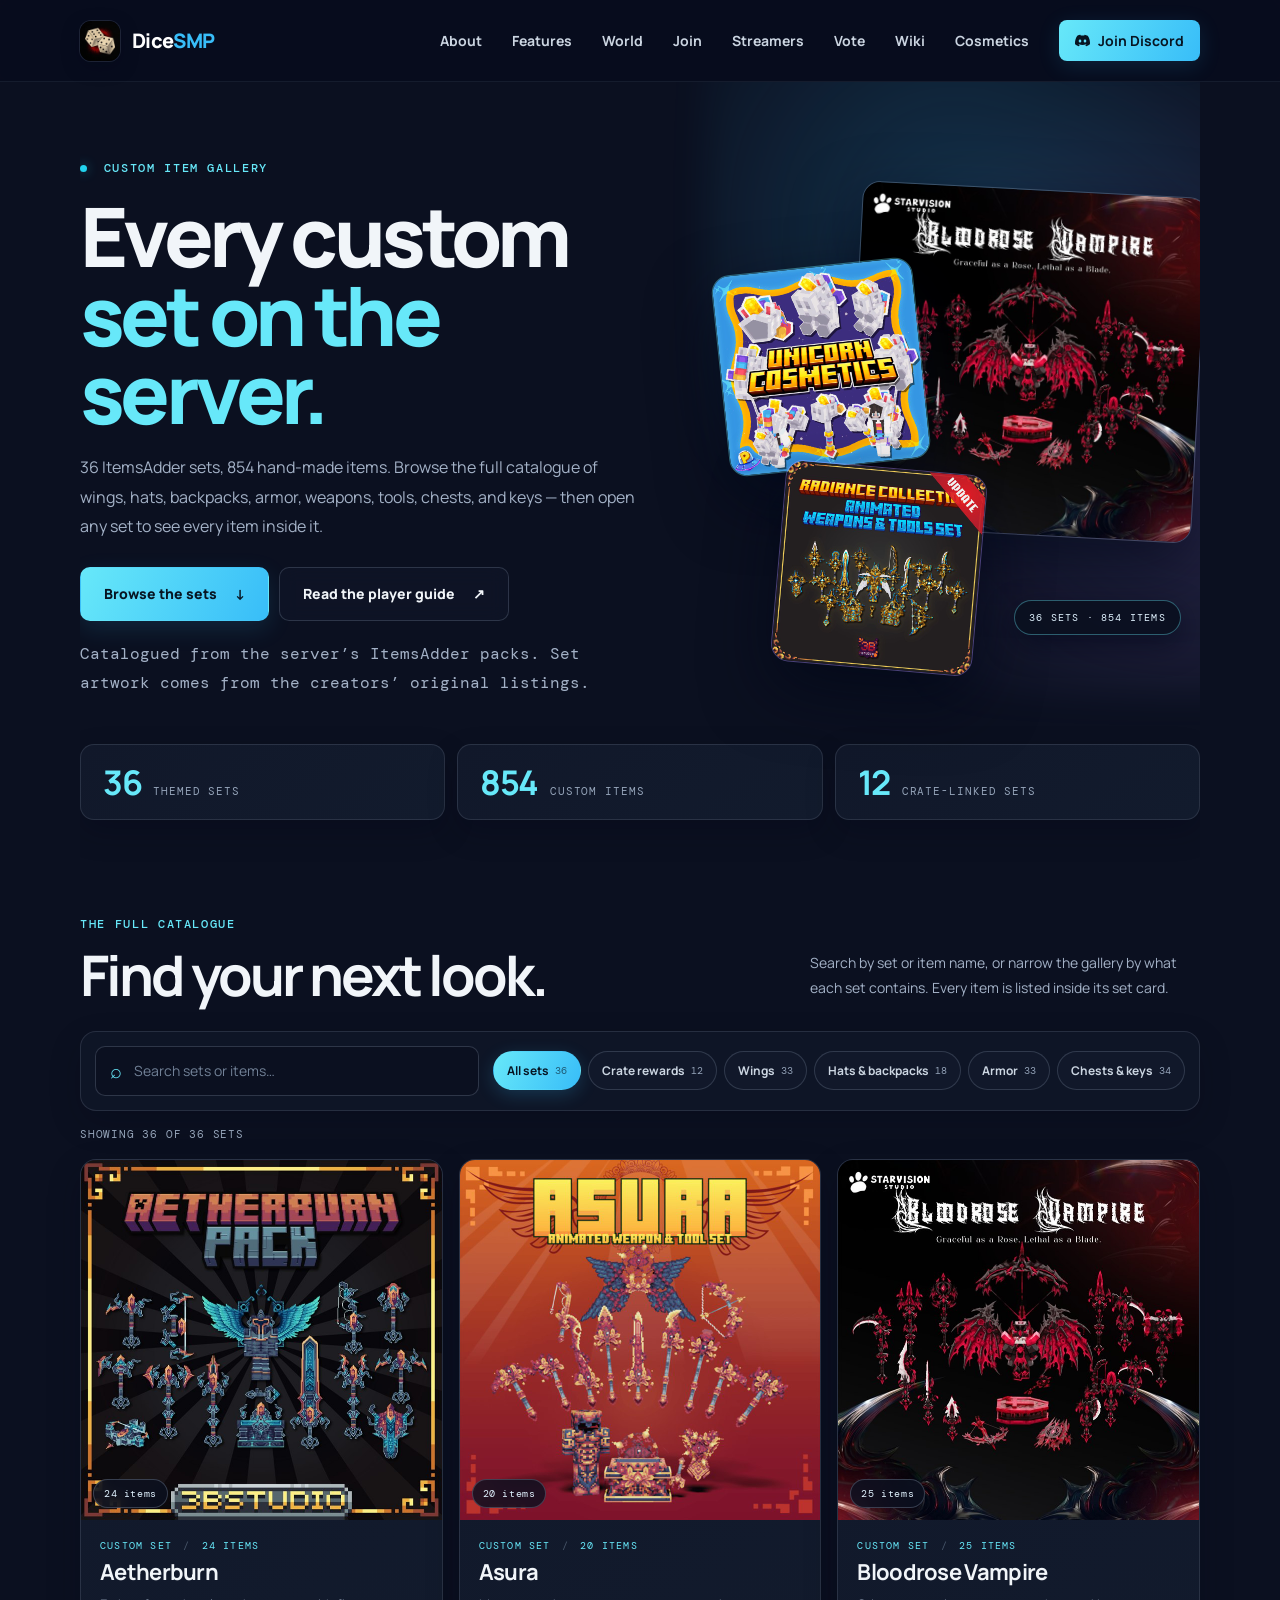
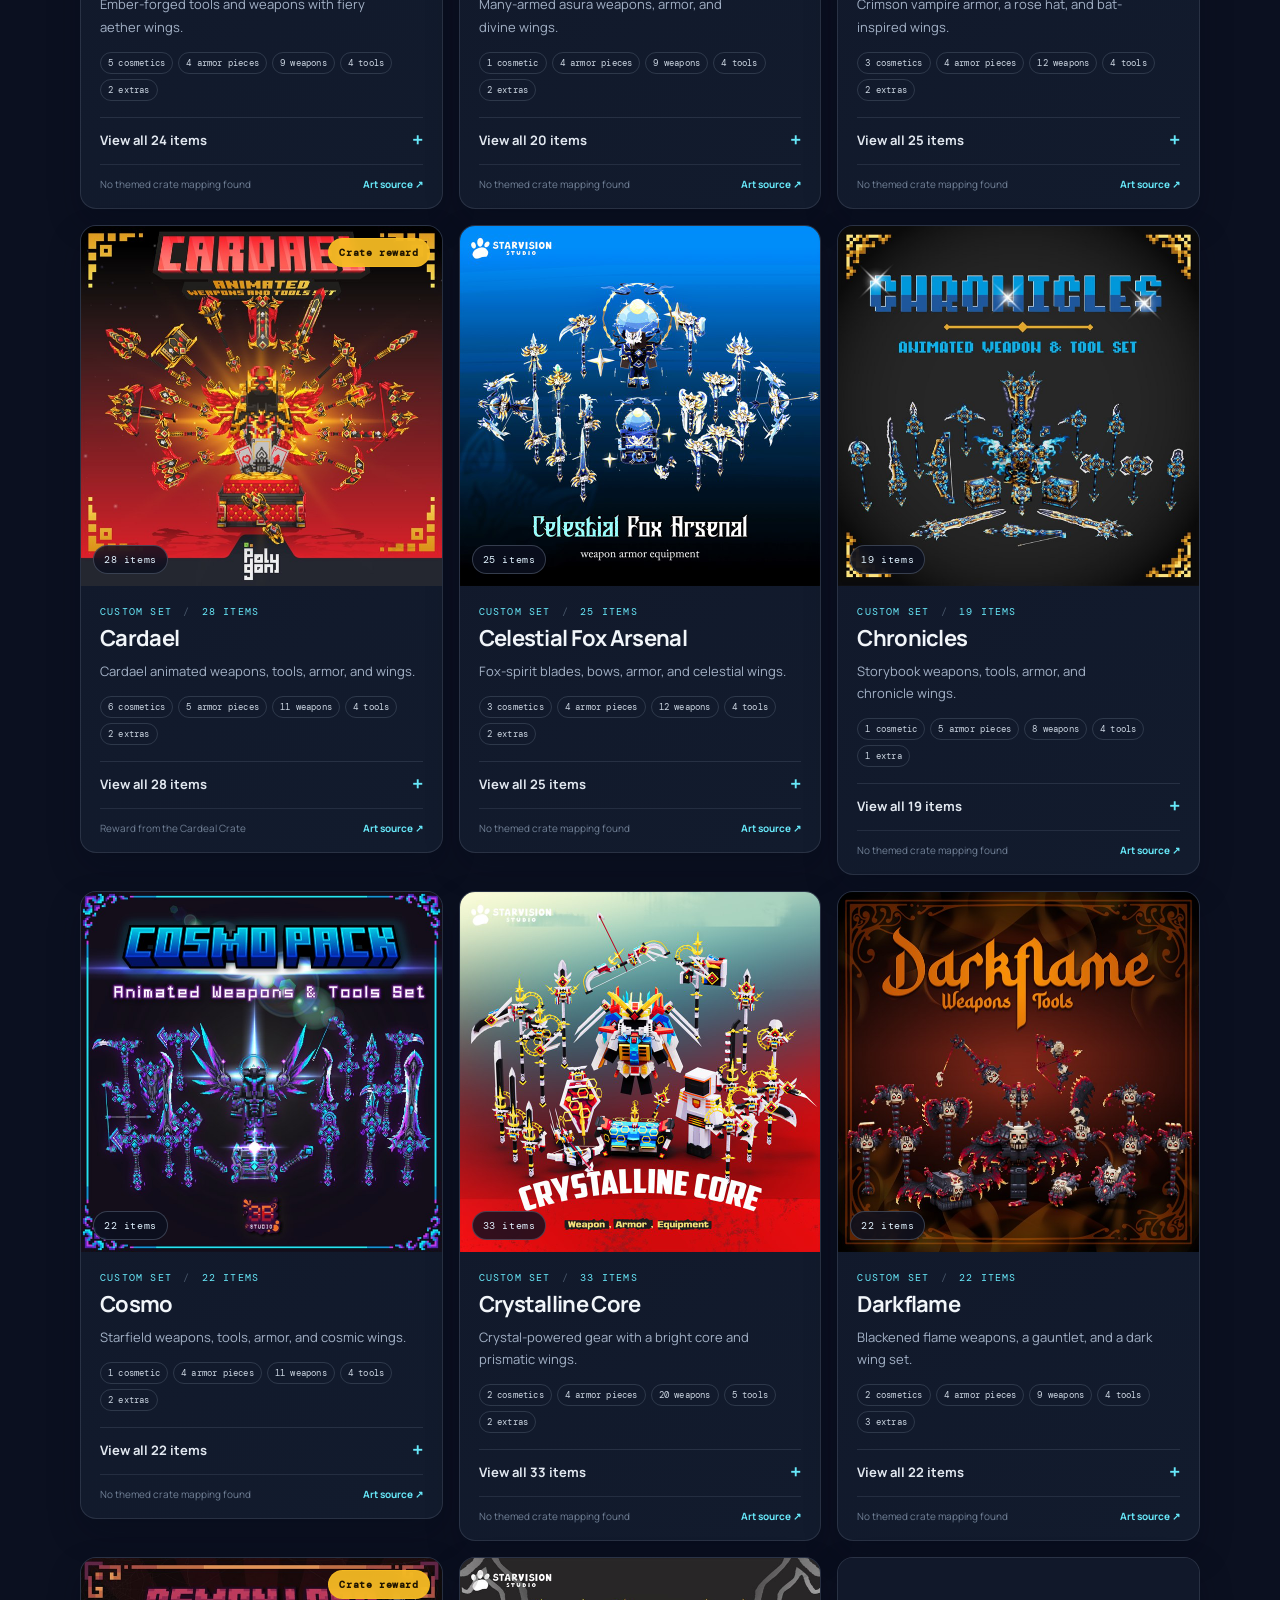
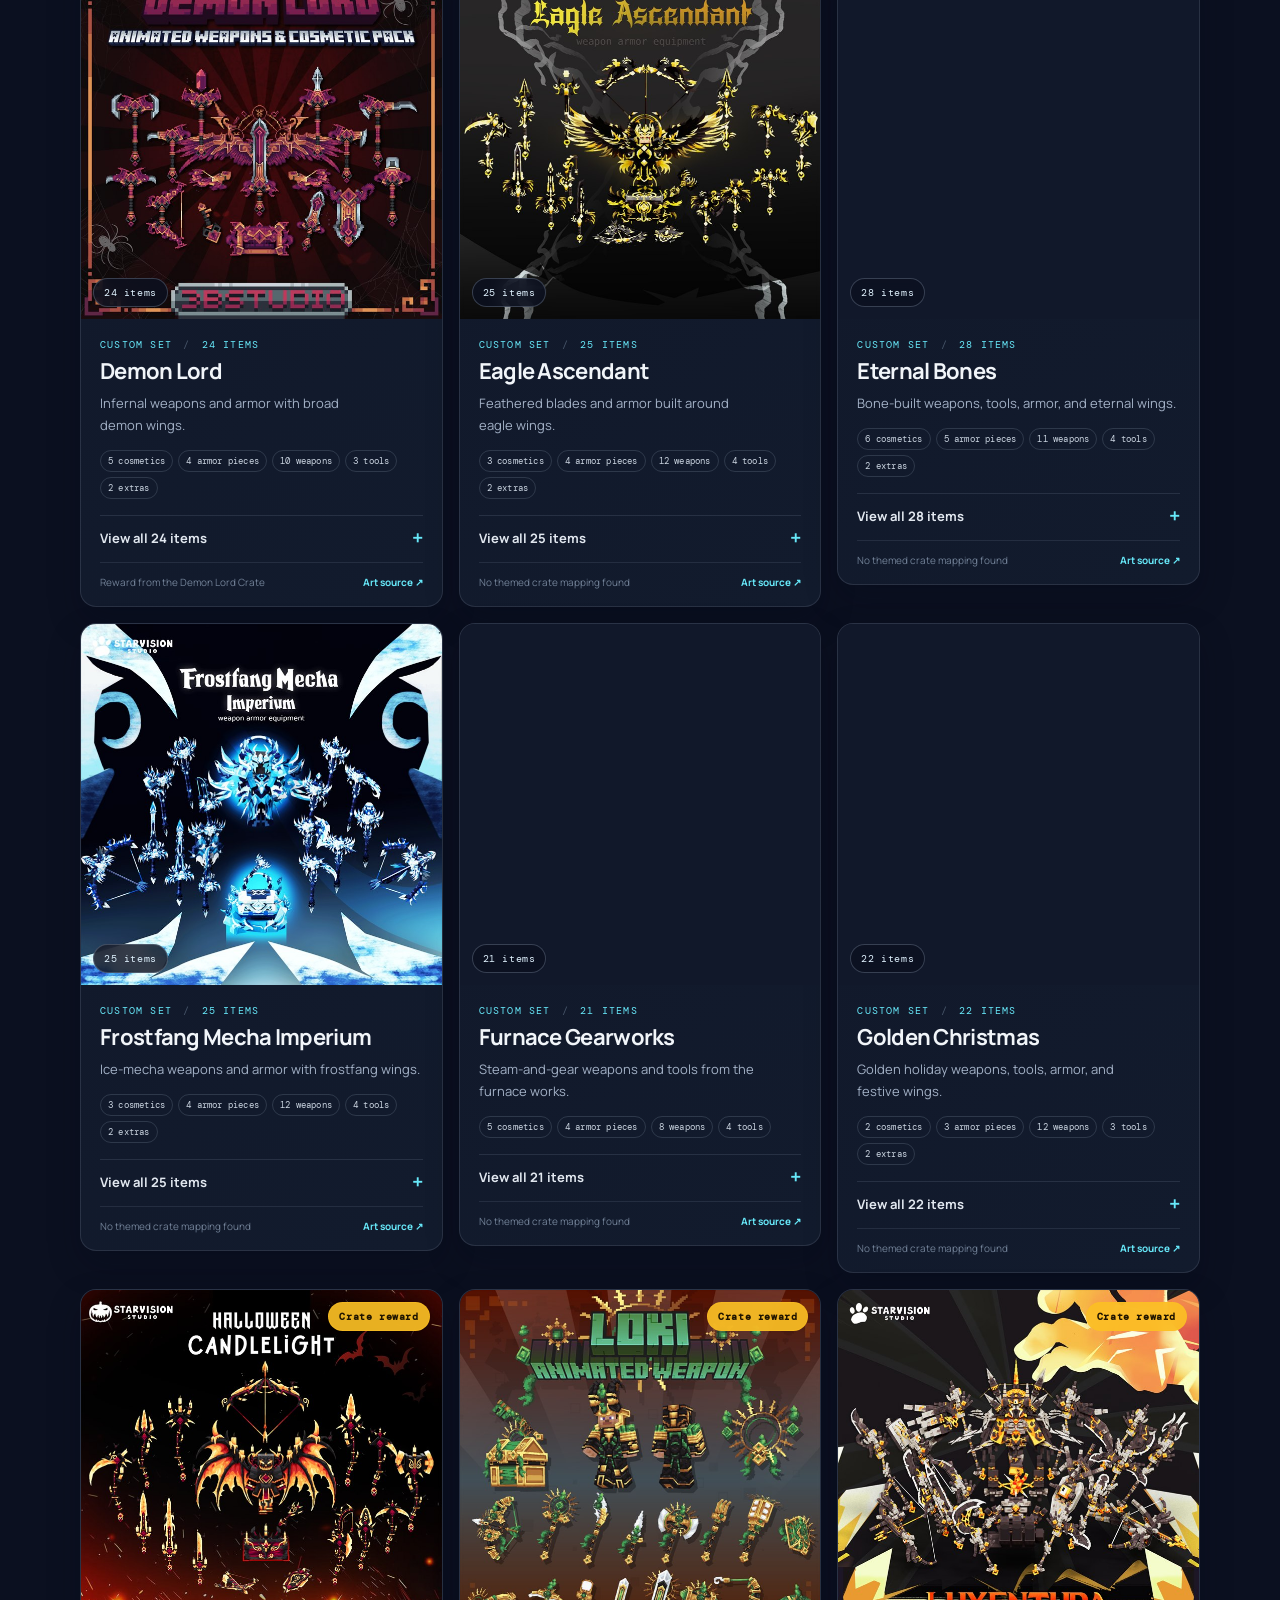
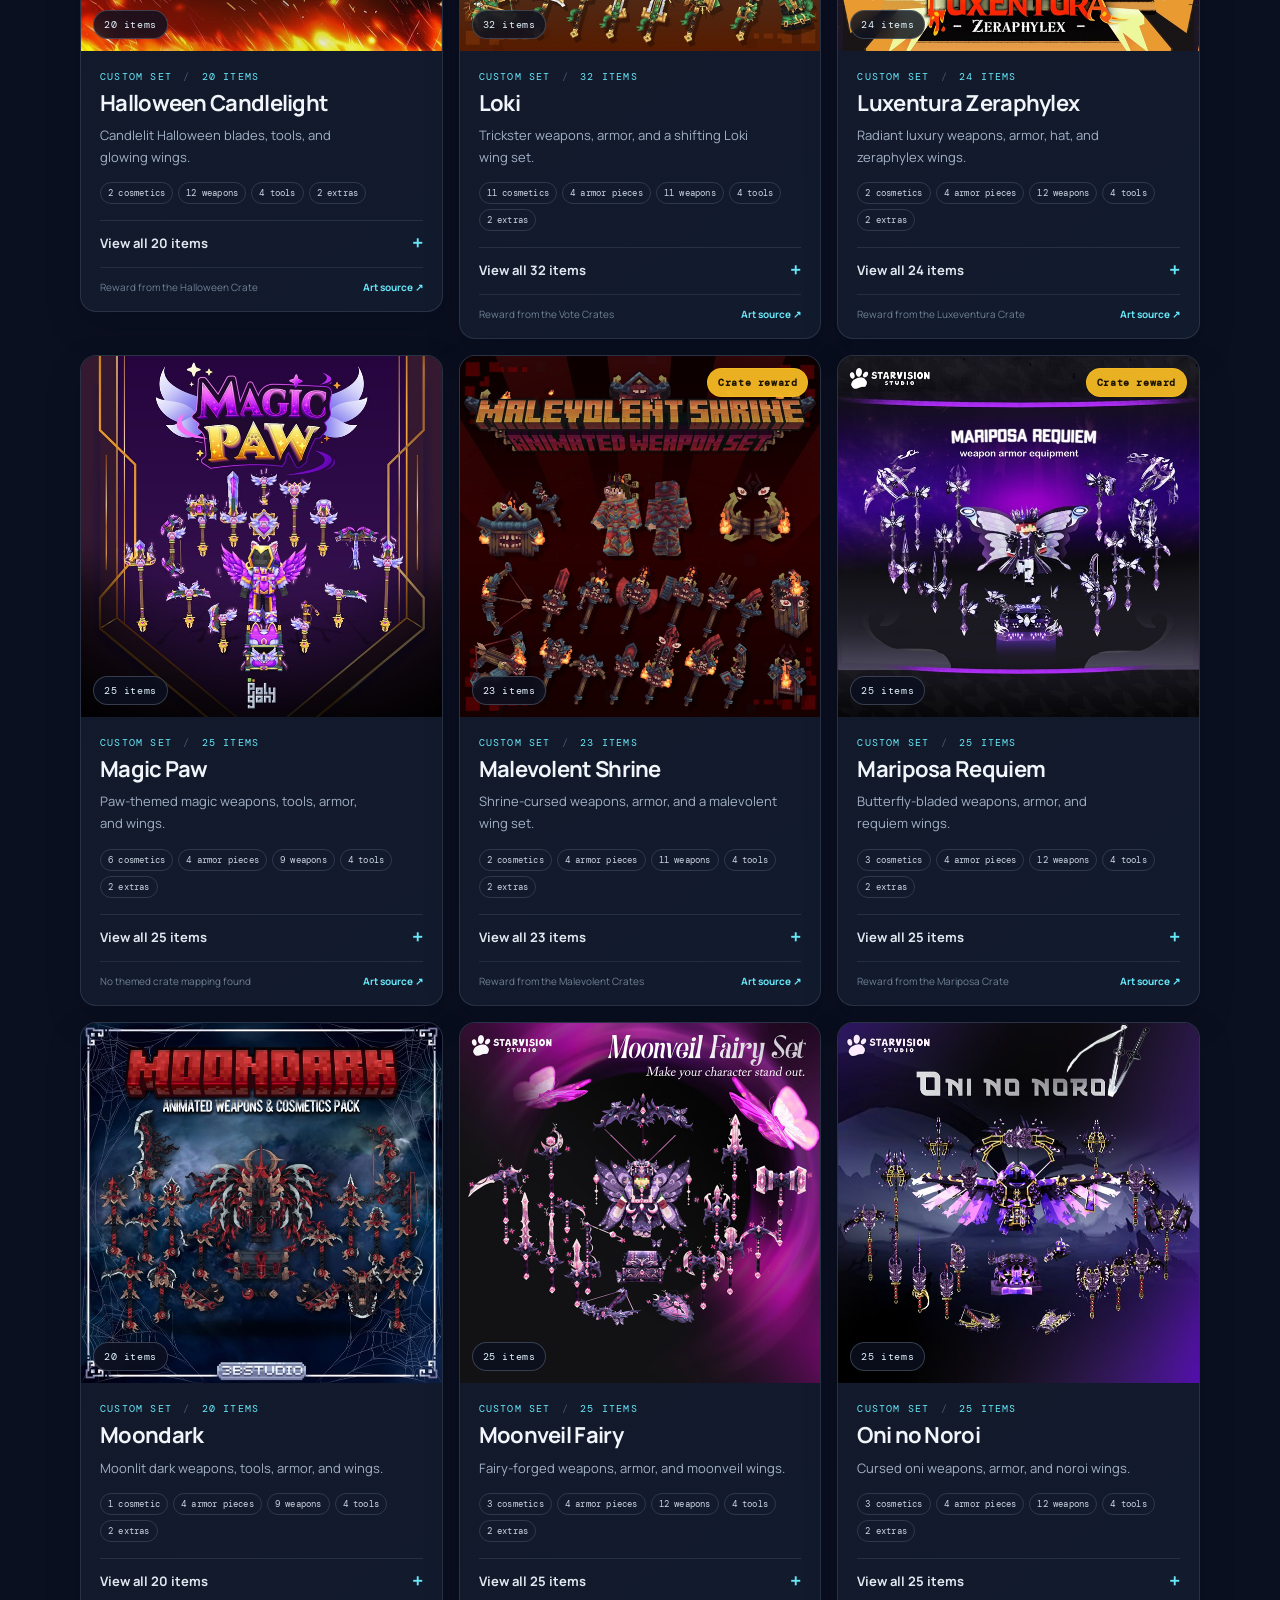
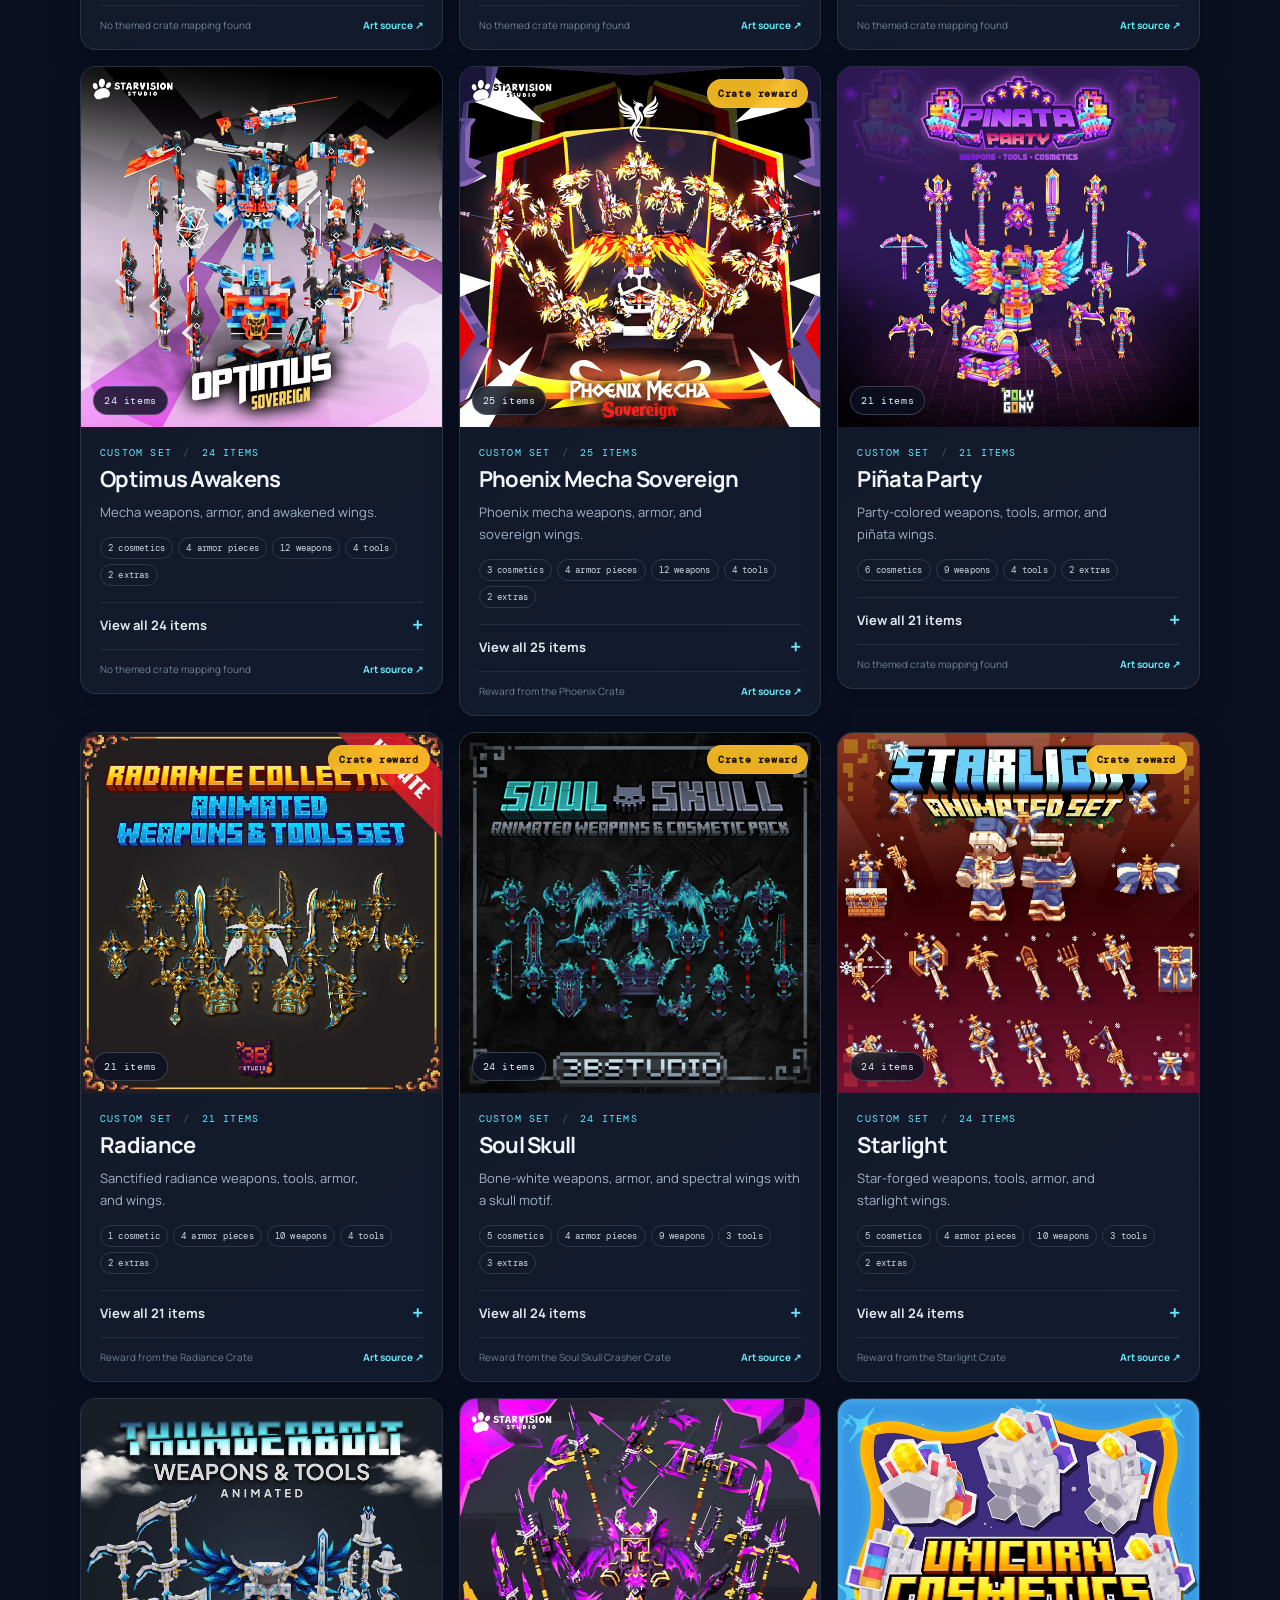
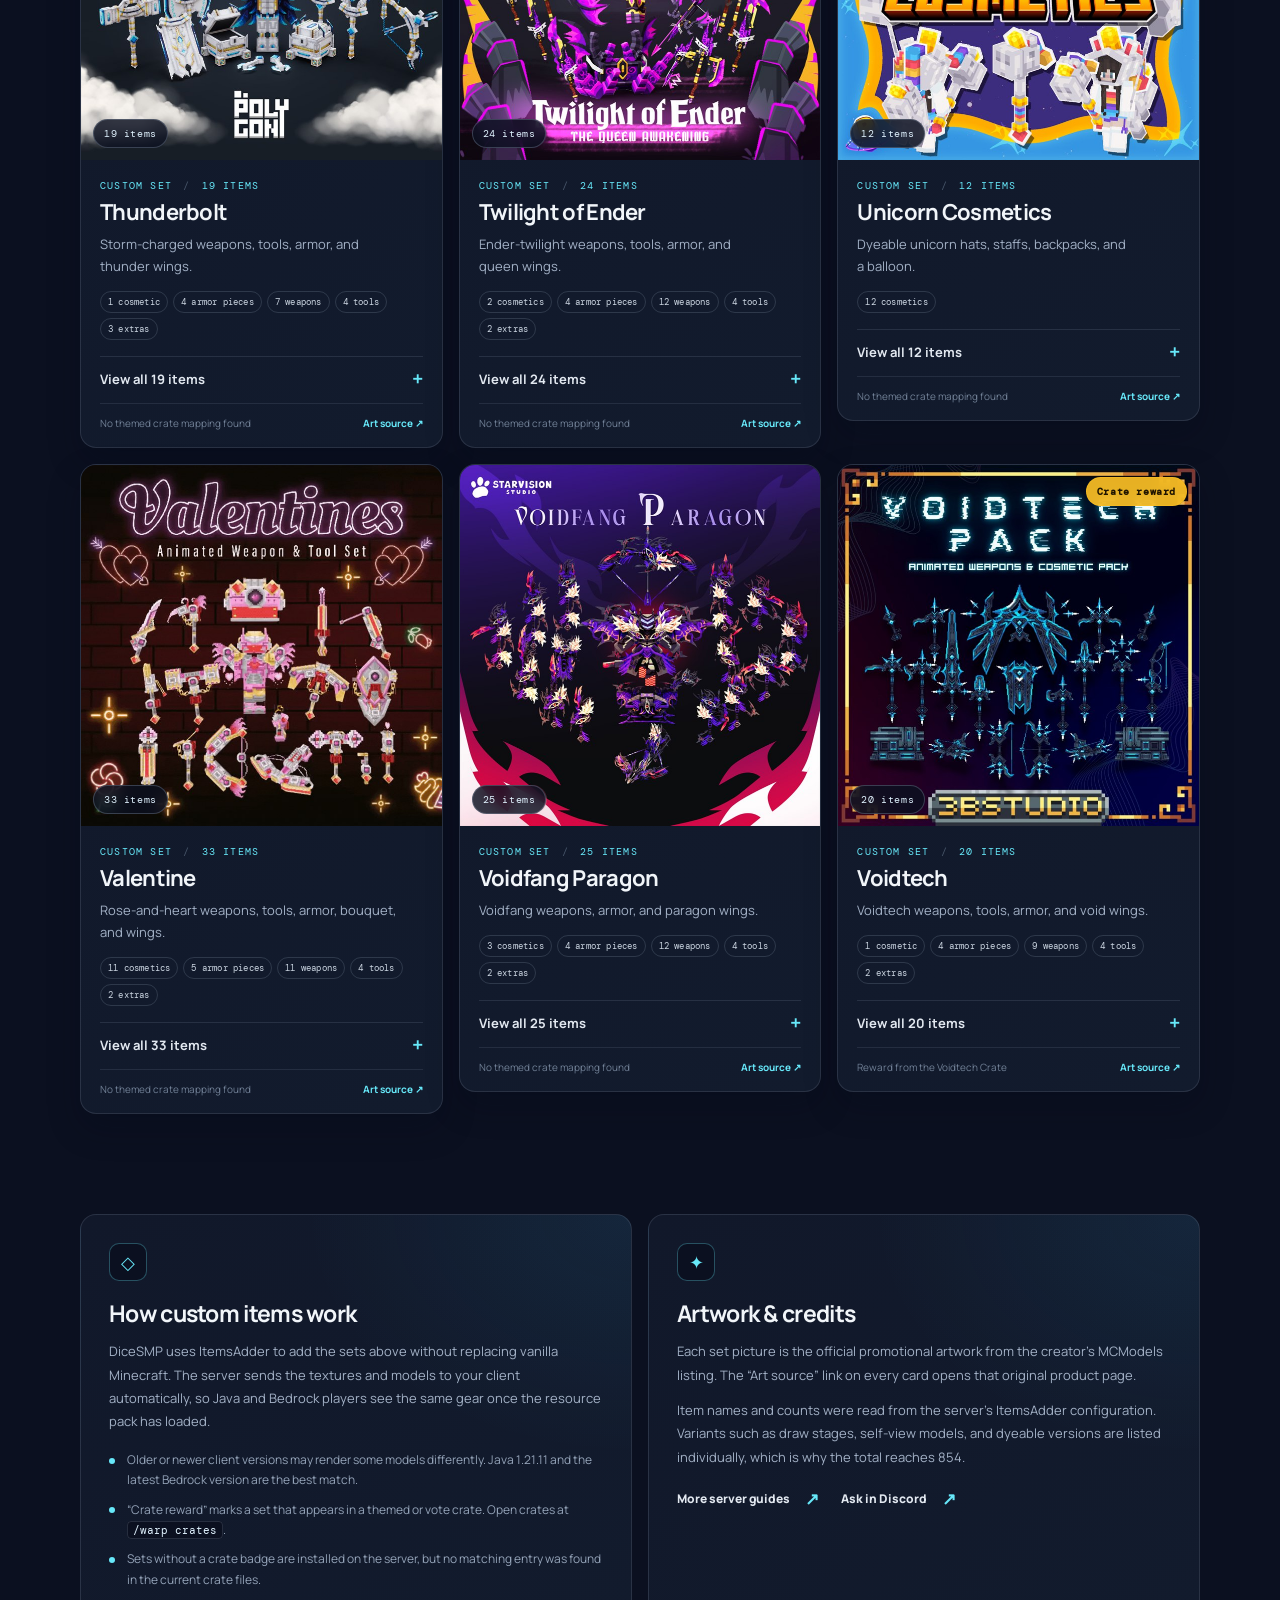
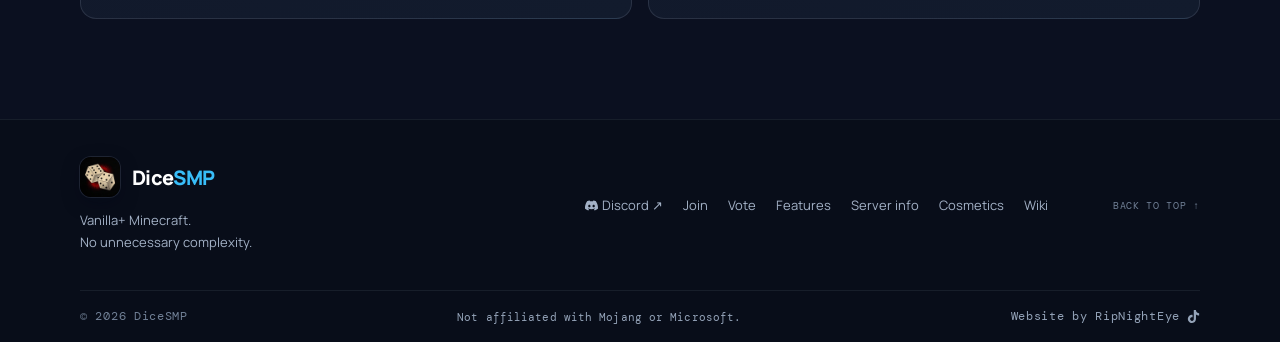
==== commit a716797c: "Close URL" ====
--- a/cosmetics.html
+++ b/cosmetics.html
@@ -15,7 +15,7 @@
   <meta property="og:title" content="DiceSMP Cosmetics &amp; Custom Items">
   <meta property="og:description" content="Browse all 36 custom sets on DiceSMP — 854 weapons, armor pieces, tools, wings, hats, backpacks, and props.">
   <meta property="og:locale" content="en_US">
-  <meta property="og:url" content="https://web.dicesmp.online/cosmetics.html">
+  <meta property="og:url" content="https://web.dicesmp.online/cosmetics">
   <meta property="og:image" content="https://web.dicesmp.online/Pictures/cosmetics/bloodrose_vampire.jpg">
   <meta property="og:image:width" content="720">
   <meta property="og:image:height" content="720">
@@ -26,7 +26,7 @@
   <meta name="twitter:image" content="https://web.dicesmp.online/Pictures/cosmetics/bloodrose_vampire.jpg">
   <meta name="twitter:image:alt" content="Bloodrose Vampire custom set artwork">
 
-  <link rel="canonical" href="https://web.dicesmp.online/cosmetics.html">
+  <link rel="canonical" href="https://web.dicesmp.online/cosmetics">
   <link rel="icon" type="image/png" sizes="64x64" href="Logo/favicon.png">
   <link rel="apple-touch-icon" href="Logo/apple-touch-icon.png">
   <link rel="manifest" href="site.webmanifest">
@@ -86,252 +86,252 @@
       "@type": "ListItem",
       "position": 1,
       "name": "Aetherburn",
-      "url": "https://web.dicesmp.online/cosmetics.html#set-aetherburn",
+      "url": "https://web.dicesmp.online/cosmetics#set-aetherburn",
       "image": "https://web.dicesmp.online/Pictures/cosmetics/aetherburn_pack.jpg"
     },
     {
       "@type": "ListItem",
       "position": 2,
       "name": "Asura",
-      "url": "https://web.dicesmp.online/cosmetics.html#set-asura",
+      "url": "https://web.dicesmp.online/cosmetics#set-asura",
       "image": "https://web.dicesmp.online/Pictures/cosmetics/elitecreatures_asuraset.jpg"
     },
     {
       "@type": "ListItem",
       "position": 3,
       "name": "Bloodrose Vampire",
-      "url": "https://web.dicesmp.online/cosmetics.html#set-bloodrose-vampire",
+      "url": "https://web.dicesmp.online/cosmetics#set-bloodrose-vampire",
       "image": "https://web.dicesmp.online/Pictures/cosmetics/bloodrose_vampire.jpg"
     },
     {
       "@type": "ListItem",
       "position": 4,
       "name": "Cardael",
-      "url": "https://web.dicesmp.online/cosmetics.html#set-cardael",
+      "url": "https://web.dicesmp.online/cosmetics#set-cardael",
       "image": "https://web.dicesmp.online/Pictures/cosmetics/plny_cardael_set.jpg"
     },
     {
       "@type": "ListItem",
       "position": 5,
       "name": "Celestial Fox Arsenal",
-      "url": "https://web.dicesmp.online/cosmetics.html#set-celestial-fox-arsenal",
+      "url": "https://web.dicesmp.online/cosmetics#set-celestial-fox-arsenal",
       "image": "https://web.dicesmp.online/Pictures/cosmetics/celestial_fox_arsenal.jpg"
     },
     {
       "@type": "ListItem",
       "position": 6,
       "name": "Chronicles",
-      "url": "https://web.dicesmp.online/cosmetics.html#set-chronicles",
+      "url": "https://web.dicesmp.online/cosmetics#set-chronicles",
       "image": "https://web.dicesmp.online/Pictures/cosmetics/elitecreatures_chronicles.jpg"
     },
     {
       "@type": "ListItem",
       "position": 7,
       "name": "Cosmo",
-      "url": "https://web.dicesmp.online/cosmetics.html#set-cosmo",
+      "url": "https://web.dicesmp.online/cosmetics#set-cosmo",
       "image": "https://web.dicesmp.online/Pictures/cosmetics/cosmo_pack.jpg"
     },
     {
       "@type": "ListItem",
       "position": 8,
       "name": "Crystalline Core",
-      "url": "https://web.dicesmp.online/cosmetics.html#set-crystalline-core",
+      "url": "https://web.dicesmp.online/cosmetics#set-crystalline-core",
       "image": "https://web.dicesmp.online/Pictures/cosmetics/crystalline_core_pack.jpg"
     },
     {
       "@type": "ListItem",
       "position": 9,
       "name": "Darkflame",
-      "url": "https://web.dicesmp.online/cosmetics.html#set-darkflame",
+      "url": "https://web.dicesmp.online/cosmetics#set-darkflame",
       "image": "https://web.dicesmp.online/Pictures/cosmetics/darkflame.jpg"
     },
     {
       "@type": "ListItem",
       "position": 10,
       "name": "Demon Lord",
-      "url": "https://web.dicesmp.online/cosmetics.html#set-demon-lord",
+      "url": "https://web.dicesmp.online/cosmetics#set-demon-lord",
       "image": "https://web.dicesmp.online/Pictures/cosmetics/Demon_Lord.jpg"
     },
     {
       "@type": "ListItem",
       "position": 11,
       "name": "Eagle Ascendant",
-      "url": "https://web.dicesmp.online/cosmetics.html#set-eagle-ascendant",
+      "url": "https://web.dicesmp.online/cosmetics#set-eagle-ascendant",
       "image": "https://web.dicesmp.online/Pictures/cosmetics/eagle_ascendant.jpg"
     },
     {
       "@type": "ListItem",
       "position": 12,
       "name": "Eternal Bones",
-      "url": "https://web.dicesmp.online/cosmetics.html#set-eternal-bones",
+      "url": "https://web.dicesmp.online/cosmetics#set-eternal-bones",
       "image": "https://web.dicesmp.online/Pictures/cosmetics/plny_eternal_bones_set.jpg"
     },
     {
       "@type": "ListItem",
       "position": 13,
       "name": "Frostfang Mecha Imperium",
-      "url": "https://web.dicesmp.online/cosmetics.html#set-frostfang-mecha-imperium",
+      "url": "https://web.dicesmp.online/cosmetics#set-frostfang-mecha-imperium",
       "image": "https://web.dicesmp.online/Pictures/cosmetics/frostfang_mecha_imperium.jpg"
     },
     {
       "@type": "ListItem",
       "position": 14,
       "name": "Furnace Gearworks",
-      "url": "https://web.dicesmp.online/cosmetics.html#set-furnace-gearworks",
+      "url": "https://web.dicesmp.online/cosmetics#set-furnace-gearworks",
       "image": "https://web.dicesmp.online/Pictures/cosmetics/Furnace_Gearworks_Weapons_and_Tools_Set.jpg"
     },
     {
       "@type": "ListItem",
       "position": 15,
       "name": "Golden Christmas",
-      "url": "https://web.dicesmp.online/cosmetics.html#set-golden-christmas",
+      "url": "https://web.dicesmp.online/cosmetics#set-golden-christmas",
       "image": "https://web.dicesmp.online/Pictures/cosmetics/golden_christmas.jpg"
     },
     {
       "@type": "ListItem",
       "position": 16,
       "name": "Halloween Candlelight",
-      "url": "https://web.dicesmp.online/cosmetics.html#set-halloween-candlelight",
+      "url": "https://web.dicesmp.online/cosmetics#set-halloween-candlelight",
       "image": "https://web.dicesmp.online/Pictures/cosmetics/halloween_candlelight.jpg"
     },
     {
       "@type": "ListItem",
       "position": 17,
       "name": "Loki",
-      "url": "https://web.dicesmp.online/cosmetics.html#set-loki",
+      "url": "https://web.dicesmp.online/cosmetics#set-loki",
       "image": "https://web.dicesmp.online/Pictures/cosmetics/Loki_set.jpg"
     },
     {
       "@type": "ListItem",
       "position": 18,
       "name": "Luxentura Zeraphylex",
-      "url": "https://web.dicesmp.online/cosmetics.html#set-luxentura-zeraphylex",
+      "url": "https://web.dicesmp.online/cosmetics#set-luxentura-zeraphylex",
       "image": "https://web.dicesmp.online/Pictures/cosmetics/Luxentura_Zeraphylex.jpg"
     },
     {
       "@type": "ListItem",
       "position": 19,
       "name": "Magic Paw",
-      "url": "https://web.dicesmp.online/cosmetics.html#set-magic-paw",
+      "url": "https://web.dicesmp.online/cosmetics#set-magic-paw",
       "image": "https://web.dicesmp.online/Pictures/cosmetics/plny_magicpawset.jpg"
     },
     {
       "@type": "ListItem",
       "position": 20,
       "name": "Malevolent Shrine",
-      "url": "https://web.dicesmp.online/cosmetics.html#set-malevolent-shrine",
+      "url": "https://web.dicesmp.online/cosmetics#set-malevolent-shrine",
       "image": "https://web.dicesmp.online/Pictures/cosmetics/malevolentshrine.jpg"
     },
     {
       "@type": "ListItem",
       "position": 21,
       "name": "Mariposa Requiem",
-      "url": "https://web.dicesmp.online/cosmetics.html#set-mariposa-requiem",
+      "url": "https://web.dicesmp.online/cosmetics#set-mariposa-requiem",
       "image": "https://web.dicesmp.online/Pictures/cosmetics/mariposa_requiem.jpg"
     },
     {
       "@type": "ListItem",
       "position": 22,
       "name": "Moondark",
-      "url": "https://web.dicesmp.online/cosmetics.html#set-moondark",
+      "url": "https://web.dicesmp.online/cosmetics#set-moondark",
       "image": "https://web.dicesmp.online/Pictures/cosmetics/moondark.jpg"
     },
     {
       "@type": "ListItem",
       "position": 23,
       "name": "Moonveil Fairy",
-      "url": "https://web.dicesmp.online/cosmetics.html#set-moonveil-fairy",
+      "url": "https://web.dicesmp.online/cosmetics#set-moonveil-fairy",
       "image": "https://web.dicesmp.online/Pictures/cosmetics/moonveil_fairy_set.jpg"
     },
     {
       "@type": "ListItem",
       "position": 24,
       "name": "Oni no Noroi",
-      "url": "https://web.dicesmp.online/cosmetics.html#set-oni-no-noroi",
+      "url": "https://web.dicesmp.online/cosmetics#set-oni-no-noroi",
       "image": "https://web.dicesmp.online/Pictures/cosmetics/oni_no_noroi.jpg"
     },
     {
       "@type": "ListItem",
       "position": 25,
       "name": "Optimus Awakens",
-      "url": "https://web.dicesmp.online/cosmetics.html#set-optimus-awakens",
+      "url": "https://web.dicesmp.online/cosmetics#set-optimus-awakens",
       "image": "https://web.dicesmp.online/Pictures/cosmetics/optimus_awakens.jpg"
     },
     {
       "@type": "ListItem",
       "position": 26,
       "name": "Phoenix Mecha Sovereign",
-      "url": "https://web.dicesmp.online/cosmetics.html#set-phoenix-mecha-sovereign",
+      "url": "https://web.dicesmp.online/cosmetics#set-phoenix-mecha-sovereign",
       "image": "https://web.dicesmp.online/Pictures/cosmetics/phoenixmechasovereign.jpg"
     },
     {
       "@type": "ListItem",
       "position": 27,
       "name": "Piñata Party",
-      "url": "https://web.dicesmp.online/cosmetics.html#set-pi-ata-party",
+      "url": "https://web.dicesmp.online/cosmetics#set-pi-ata-party",
       "image": "https://web.dicesmp.online/Pictures/cosmetics/plny_pinata_party_set.jpg"
     },
     {
       "@type": "ListItem",
       "position": 28,
       "name": "Radiance",
-      "url": "https://web.dicesmp.online/cosmetics.html#set-radiance",
+      "url": "https://web.dicesmp.online/cosmetics#set-radiance",
       "image": "https://web.dicesmp.online/Pictures/cosmetics/radiance_collection.jpg"
     },
     {
       "@type": "ListItem",
       "position": 29,
       "name": "Soul Skull",
-      "url": "https://web.dicesmp.online/cosmetics.html#set-soul-skull",
+      "url": "https://web.dicesmp.online/cosmetics#set-soul-skull",
       "image": "https://web.dicesmp.online/Pictures/cosmetics/3b_soul_skull.jpg"
     },
     {
       "@type": "ListItem",
       "position": 30,
       "name": "Starlight",
-      "url": "https://web.dicesmp.online/cosmetics.html#set-starlight",
+      "url": "https://web.dicesmp.online/cosmetics#set-starlight",
       "image": "https://web.dicesmp.online/Pictures/cosmetics/starlight.jpg"
     },
     {
       "@type": "ListItem",
       "position": 31,
       "name": "Thunderbolt",
-      "url": "https://web.dicesmp.online/cosmetics.html#set-thunderbolt",
+      "url": "https://web.dicesmp.online/cosmetics#set-thunderbolt",
       "image": "https://web.dicesmp.online/Pictures/cosmetics/Thunderbolt_set.jpg"
     },
     {
       "@type": "ListItem",
       "position": 32,
       "name": "Twilight of Ender",
-      "url": "https://web.dicesmp.online/cosmetics.html#set-twilight-of-ender",
+      "url": "https://web.dicesmp.online/cosmetics#set-twilight-of-ender",
       "image": "https://web.dicesmp.online/Pictures/cosmetics/twilight_of_ender.jpg"
     },
     {
       "@type": "ListItem",
       "position": 33,
       "name": "Unicorn Cosmetics",
-      "url": "https://web.dicesmp.online/cosmetics.html#set-unicorn-cosmetics",
+      "url": "https://web.dicesmp.online/cosmetics#set-unicorn-cosmetics",
       "image": "https://web.dicesmp.online/Pictures/cosmetics/unicorn_cosmetics.jpg"
     },
     {
       "@type": "ListItem",
       "position": 34,
       "name": "Valentine",
-      "url": "https://web.dicesmp.online/cosmetics.html#set-valentine",
+      "url": "https://web.dicesmp.online/cosmetics#set-valentine",
       "image": "https://web.dicesmp.online/Pictures/cosmetics/valentineset.jpg"
     },
     {
       "@type": "ListItem",
       "position": 35,
       "name": "Voidfang Paragon",
-      "url": "https://web.dicesmp.online/cosmetics.html#set-voidfang-paragon",
+      "url": "https://web.dicesmp.online/cosmetics#set-voidfang-paragon",
       "image": "https://web.dicesmp.online/Pictures/cosmetics/voidfang_paragon.jpg"
     },
     {
       "@type": "ListItem",
       "position": 36,
       "name": "Voidtech",
-      "url": "https://web.dicesmp.online/cosmetics.html#set-voidtech",
+      "url": "https://web.dicesmp.online/cosmetics#set-voidtech",
       "image": "https://web.dicesmp.online/Pictures/cosmetics/voidtech_pack.jpg"
     }
   ]
@@ -356,7 +356,7 @@
   <div class="scroll-progress" aria-hidden="true"><span data-scroll-progress></span></div>
 
   <header class="site-header" data-header>
-    <a class="brand" href="index.html" aria-label="DiceSMP home">
+    <a class="brand" href="/" aria-label="DiceSMP home">
       <img src="Logo/dicesmp-logo.webp" alt="" width="40" height="40">
       <span>Dice<span class="brand-accent">SMP</span></span>
     </a>
@@ -364,14 +364,14 @@
       <span></span><span></span>
     </button>
     <nav class="nav-links" id="primary-navigation" aria-label="Main navigation">
-      <a href="index.html#about">About</a>
-      <a href="index.html#features">Features</a>
-      <a href="index.html#world">World</a>
-      <a href="index.html#join">Join</a>
-      <a href="index.html#streamers">Streamers</a>
-      <a href="index.html#vote">Vote</a>
-      <a href="wiki.html">Wiki</a>
-      <a href="cosmetics.html" aria-current="page">Cosmetics</a>
+      <a href="/#about">About</a>
+      <a href="/#features">Features</a>
+      <a href="/#world">World</a>
+      <a href="/#join">Join</a>
+      <a href="/#streamers">Streamers</a>
+      <a href="/#vote">Vote</a>
+      <a href="/wiki">Wiki</a>
+      <a href="/cosmetics" aria-current="page">Cosmetics</a>
       <a class="nav-cta" href="https://dsc.gg/dicesmp" target="_blank" rel="noopener noreferrer"><svg class="icon" aria-hidden="true"><use href="#icon-discord"></use></svg> Join Discord</a>
     </nav>
   </header>
@@ -386,7 +386,7 @@
         <p>36 ItemsAdder sets, 854 hand-made items. Browse the full catalogue of wings, hats, backpacks, armor, weapons, tools, chests, and keys — then open any set to see every item inside it.</p>
         <div class="cosmetic-hero-actions">
           <a class="button button-primary" href="#sets">Browse the sets <span aria-hidden="true">↓</span></a>
-          <a class="button button-glass" href="wiki.html">Read the player guide <span aria-hidden="true">↗</span></a>
+          <a class="button button-glass" href="/wiki">Read the player guide <span aria-hidden="true">↗</span></a>
         </div>
         <p class="cosmetic-hero-note">Catalogued from the server’s ItemsAdder packs. Set artwork comes from the creators’ original listings.</p>
       </div>
@@ -2946,7 +2946,7 @@
         <p>Each set picture is the official promotional artwork from the creator’s MCModels listing. The “Art source” link on every card opens that original product page.</p>
         <p>Item names and counts were read from the server’s ItemsAdder configuration. Variants such as draw stages, self-view models, and dyeable versions are listed individually, which is why the total reaches 854.</p>
         <div class="cosmetic-note-actions">
-          <a class="text-link" href="wiki.html">More server guides <span aria-hidden="true">↗</span></a>
+          <a class="text-link" href="/wiki">More server guides <span aria-hidden="true">↗</span></a>
           <a class="text-link" href="https://dsc.gg/dicesmp" target="_blank" rel="noopener noreferrer">Ask in Discord <span aria-hidden="true">↗</span></a>
         </div>
       </div>
@@ -2956,7 +2956,7 @@
   <footer class="site-footer">
     <div class="footer-main section-wrap">
       <div class="footer-brand-block">
-        <a class="brand footer-brand" href="index.html" aria-label="DiceSMP home">
+        <a class="brand footer-brand" href="/" aria-label="DiceSMP home">
           <img src="Logo/dicesmp-logo.webp" alt="" width="40" height="40">
           <span>Dice<span class="brand-accent">SMP</span></span>
         </a>
@@ -2964,12 +2964,12 @@
       </div>
       <nav class="footer-links" aria-label="Footer">
         <a href="https://dsc.gg/dicesmp" target="_blank" rel="noopener noreferrer"><svg class="icon" aria-hidden="true"><use href="#icon-discord"></use></svg> Discord ↗</a>
-        <a href="index.html#join">Join</a>
-        <a href="index.html#vote">Vote</a>
-        <a href="index.html#features">Features</a>
-        <a href="index.html#server-info">Server info</a>
-        <a href="cosmetics.html" aria-current="page">Cosmetics</a>
-        <a href="wiki.html">Wiki</a>
+        <a href="/#join">Join</a>
+        <a href="/#vote">Vote</a>
+        <a href="/#features">Features</a>
+        <a href="/#server-info">Server info</a>
+        <a href="/cosmetics" aria-current="page">Cosmetics</a>
+        <a href="/wiki">Wiki</a>
       </nav>
       <a class="back-top" href="#top">BACK TO TOP ↑</a>
     </div>
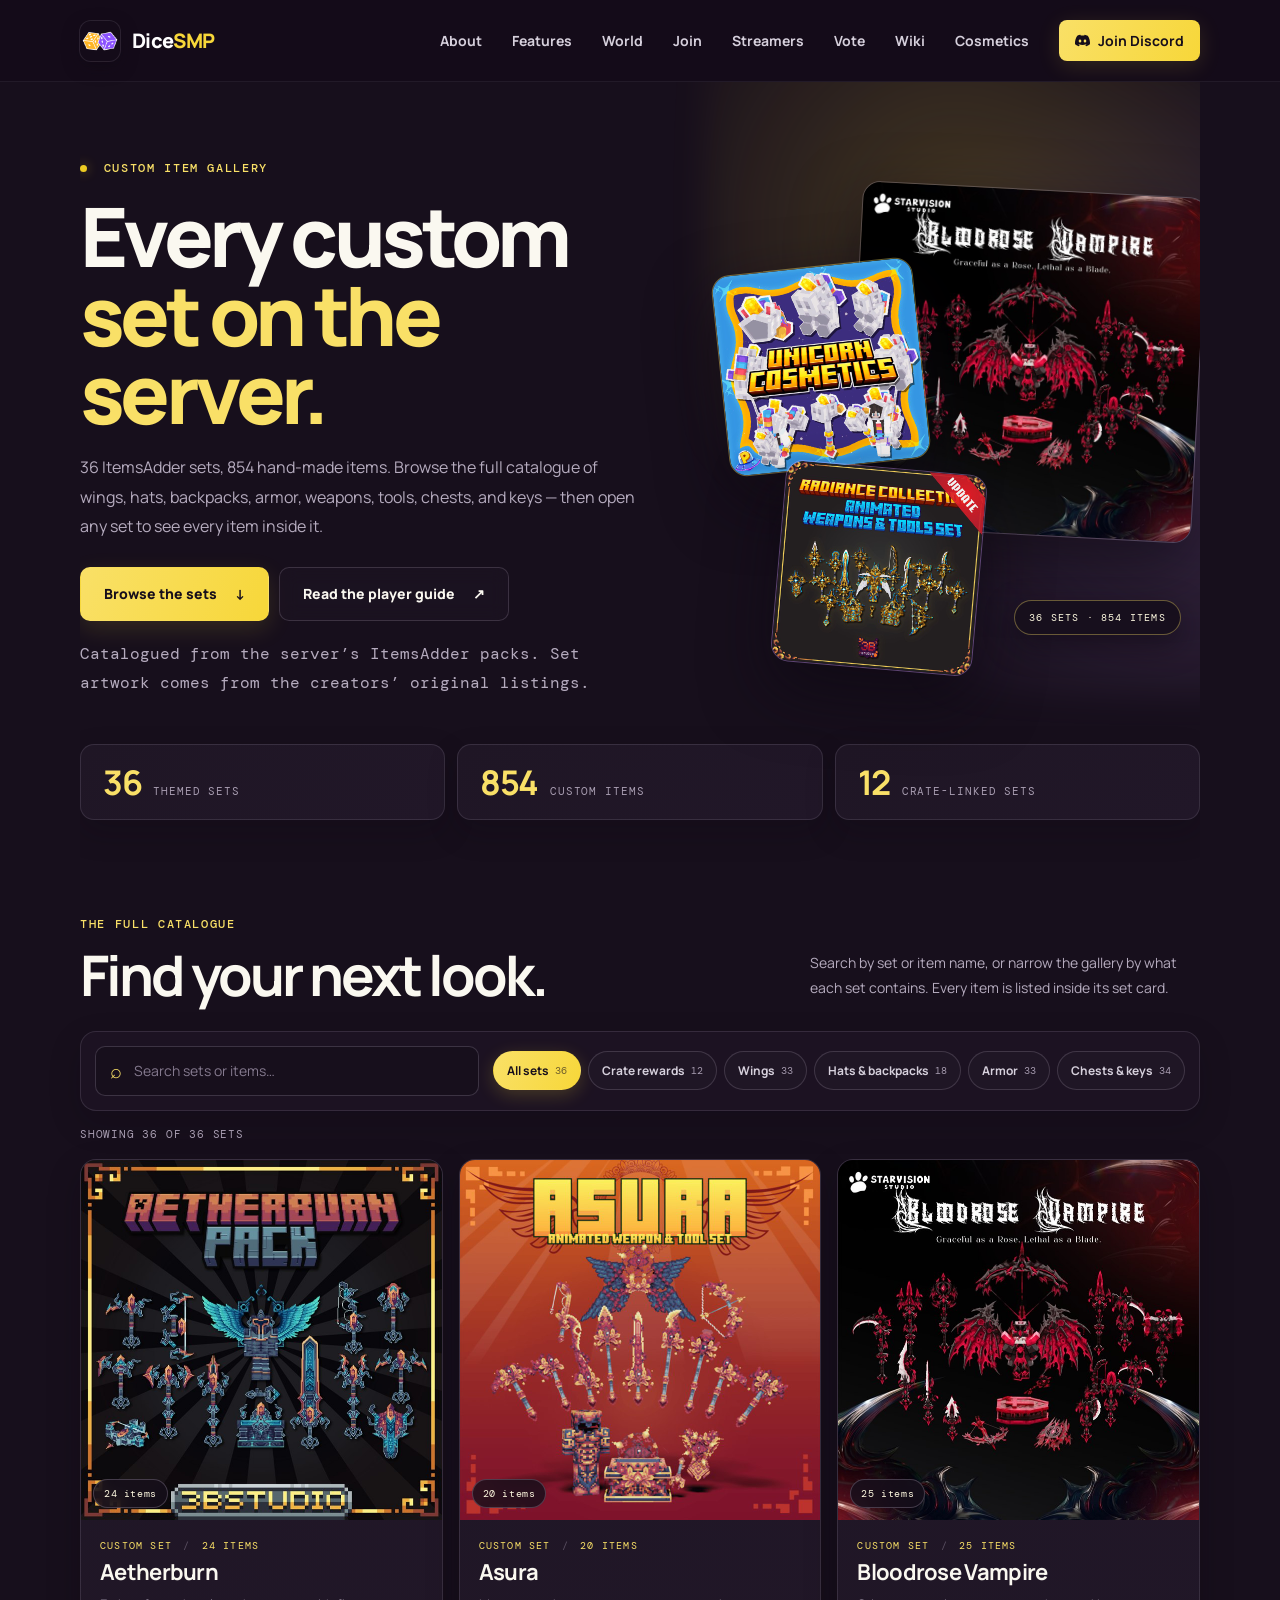
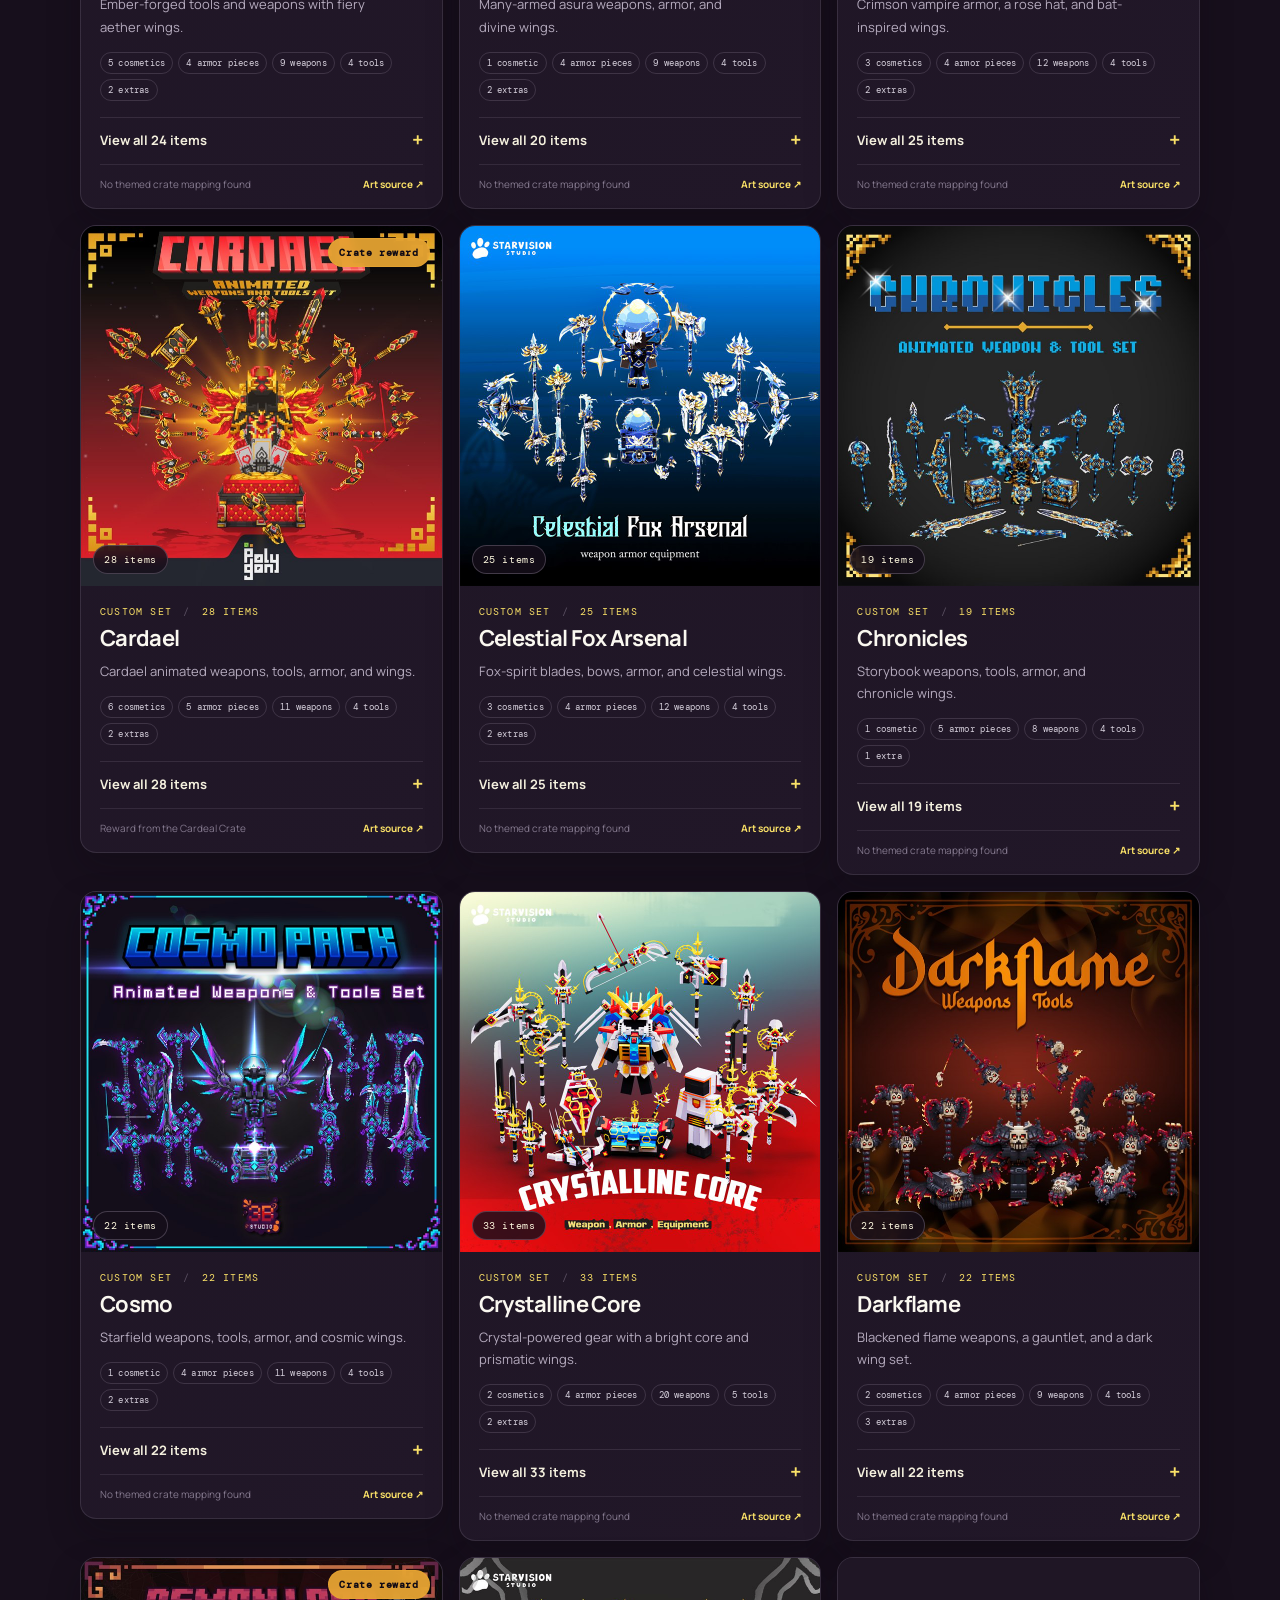
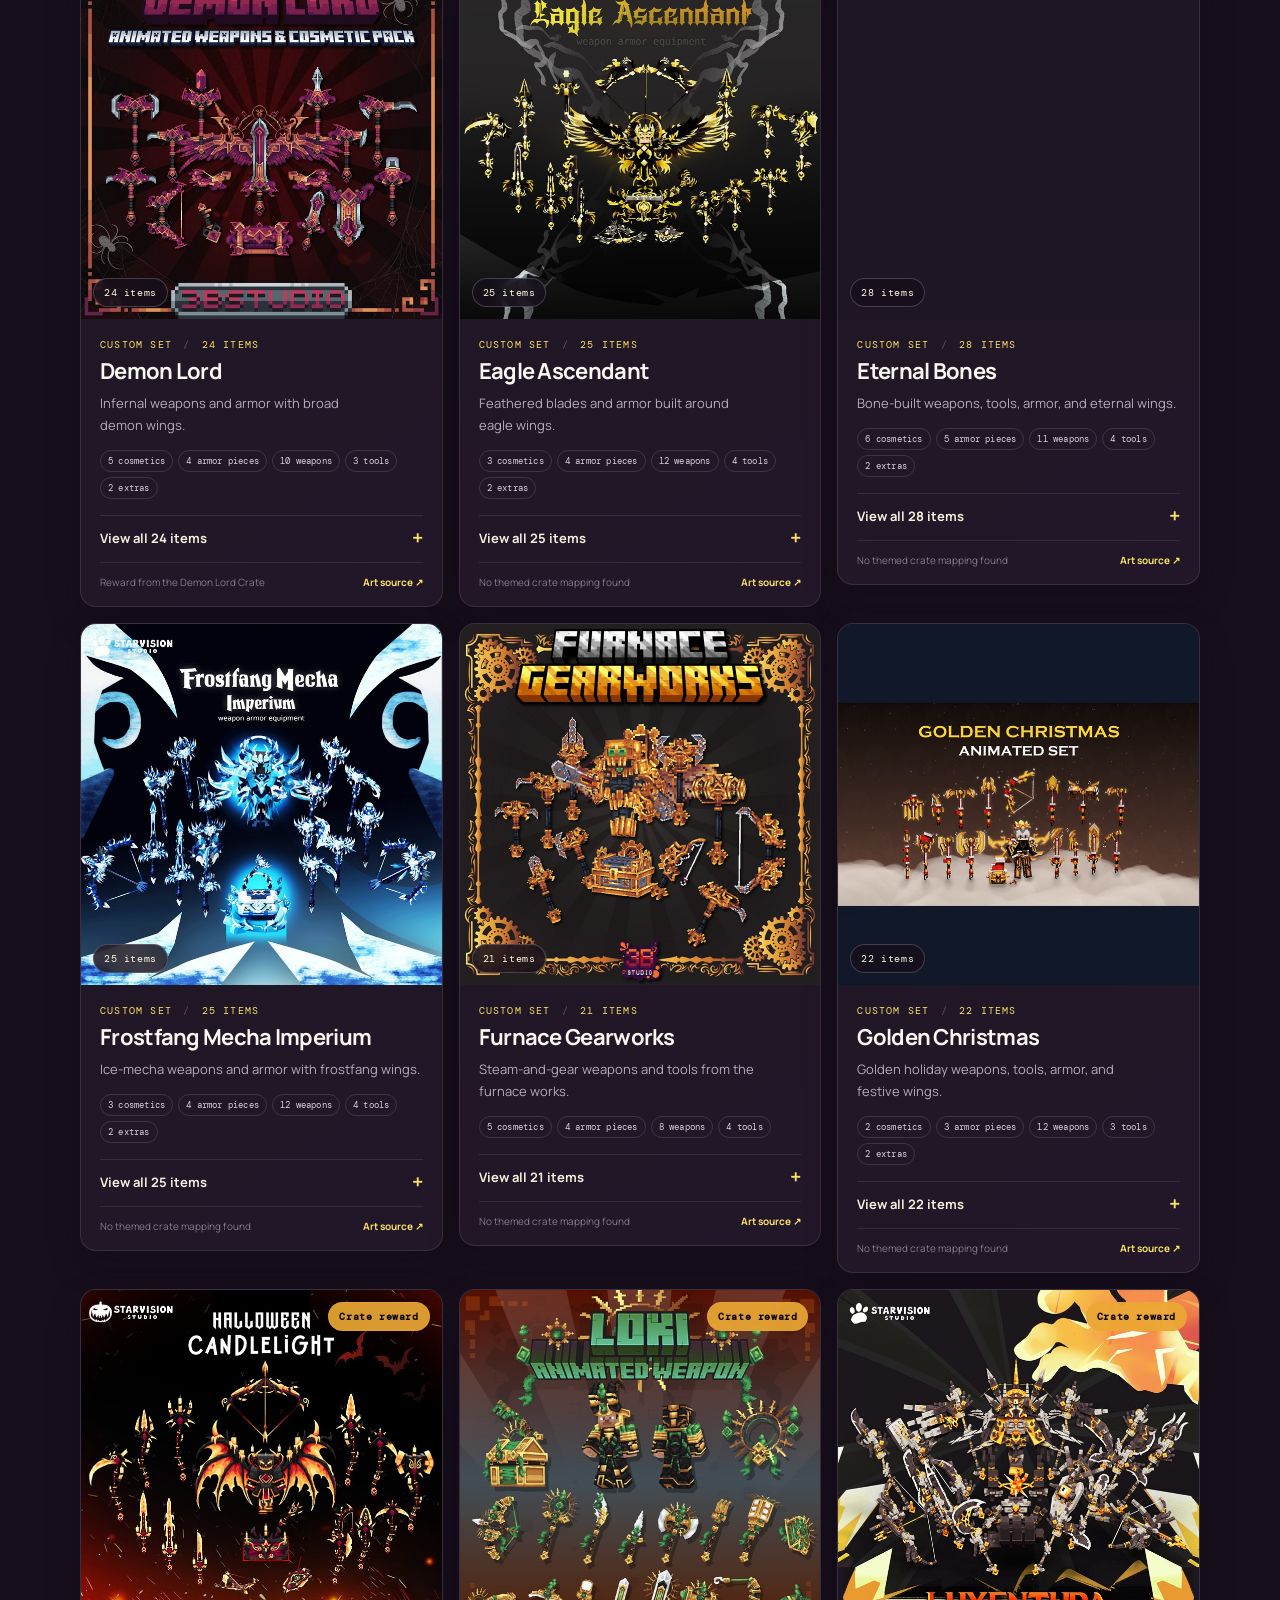
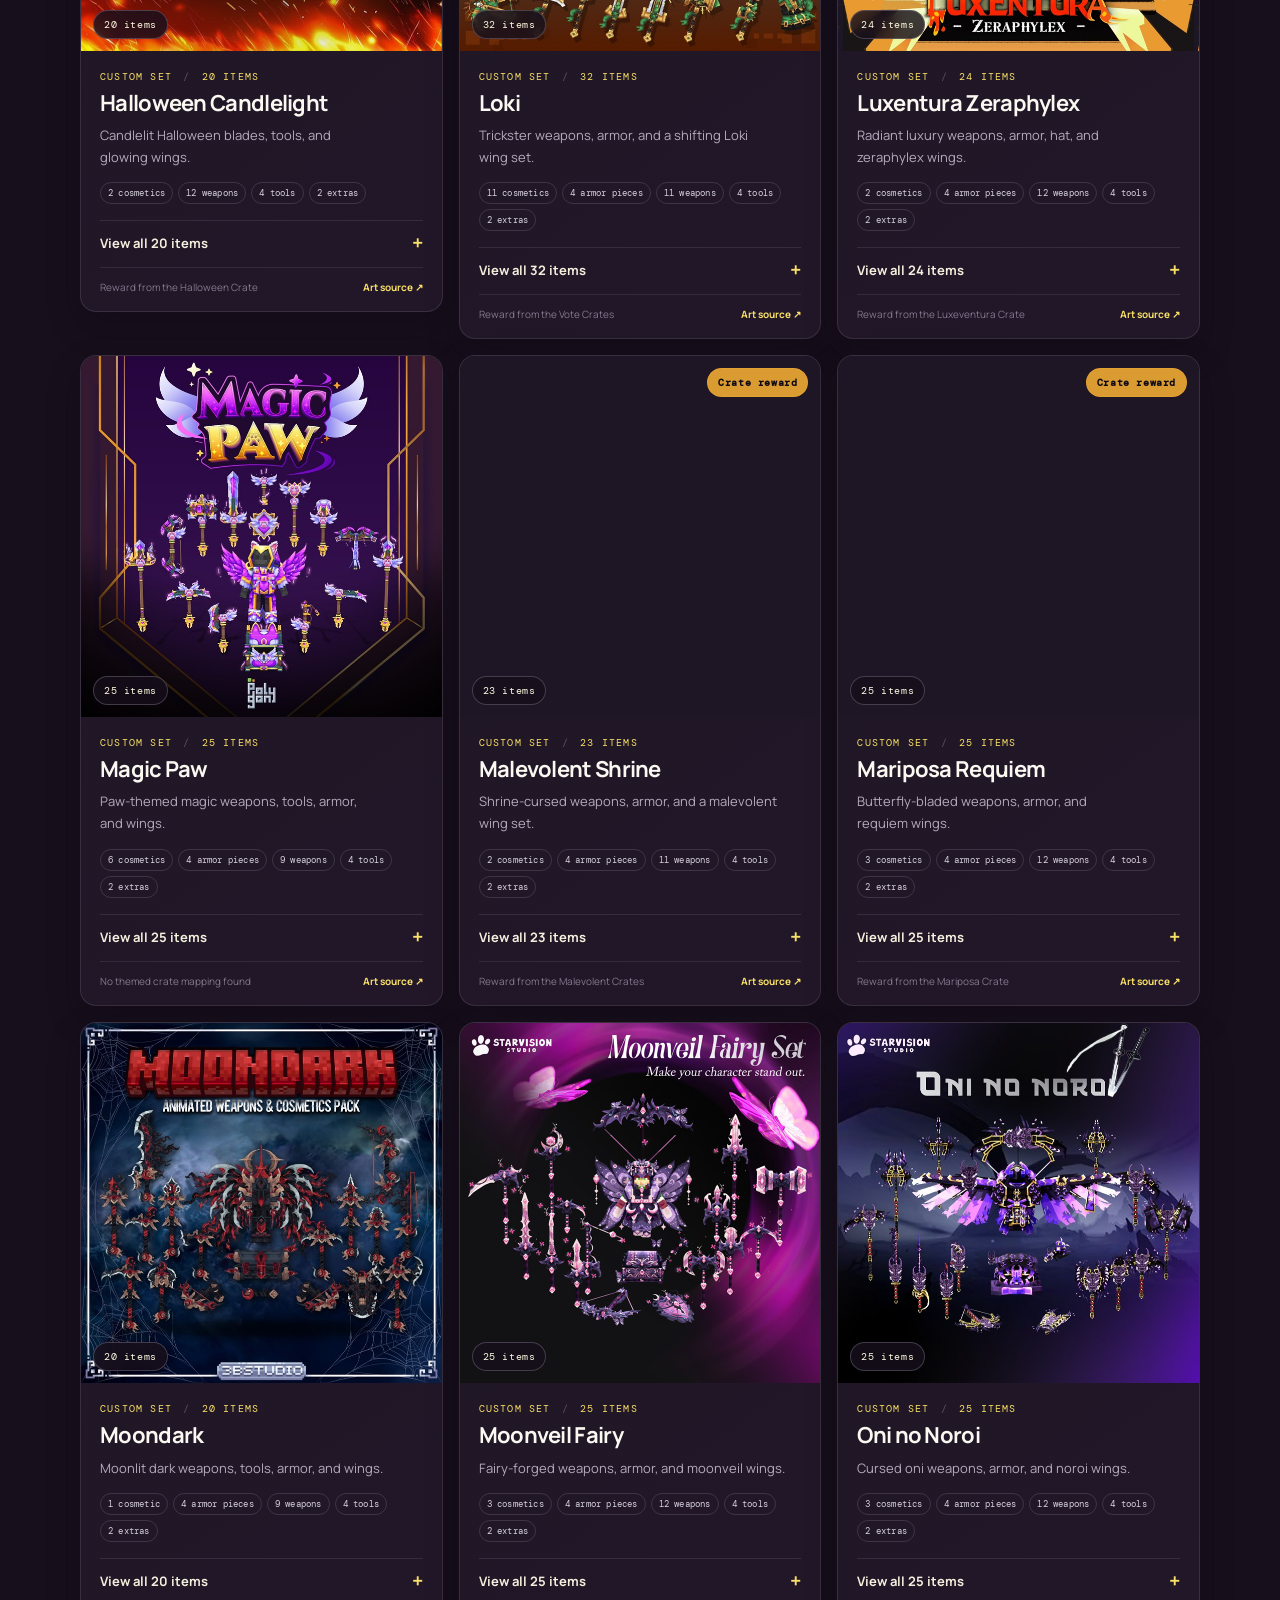
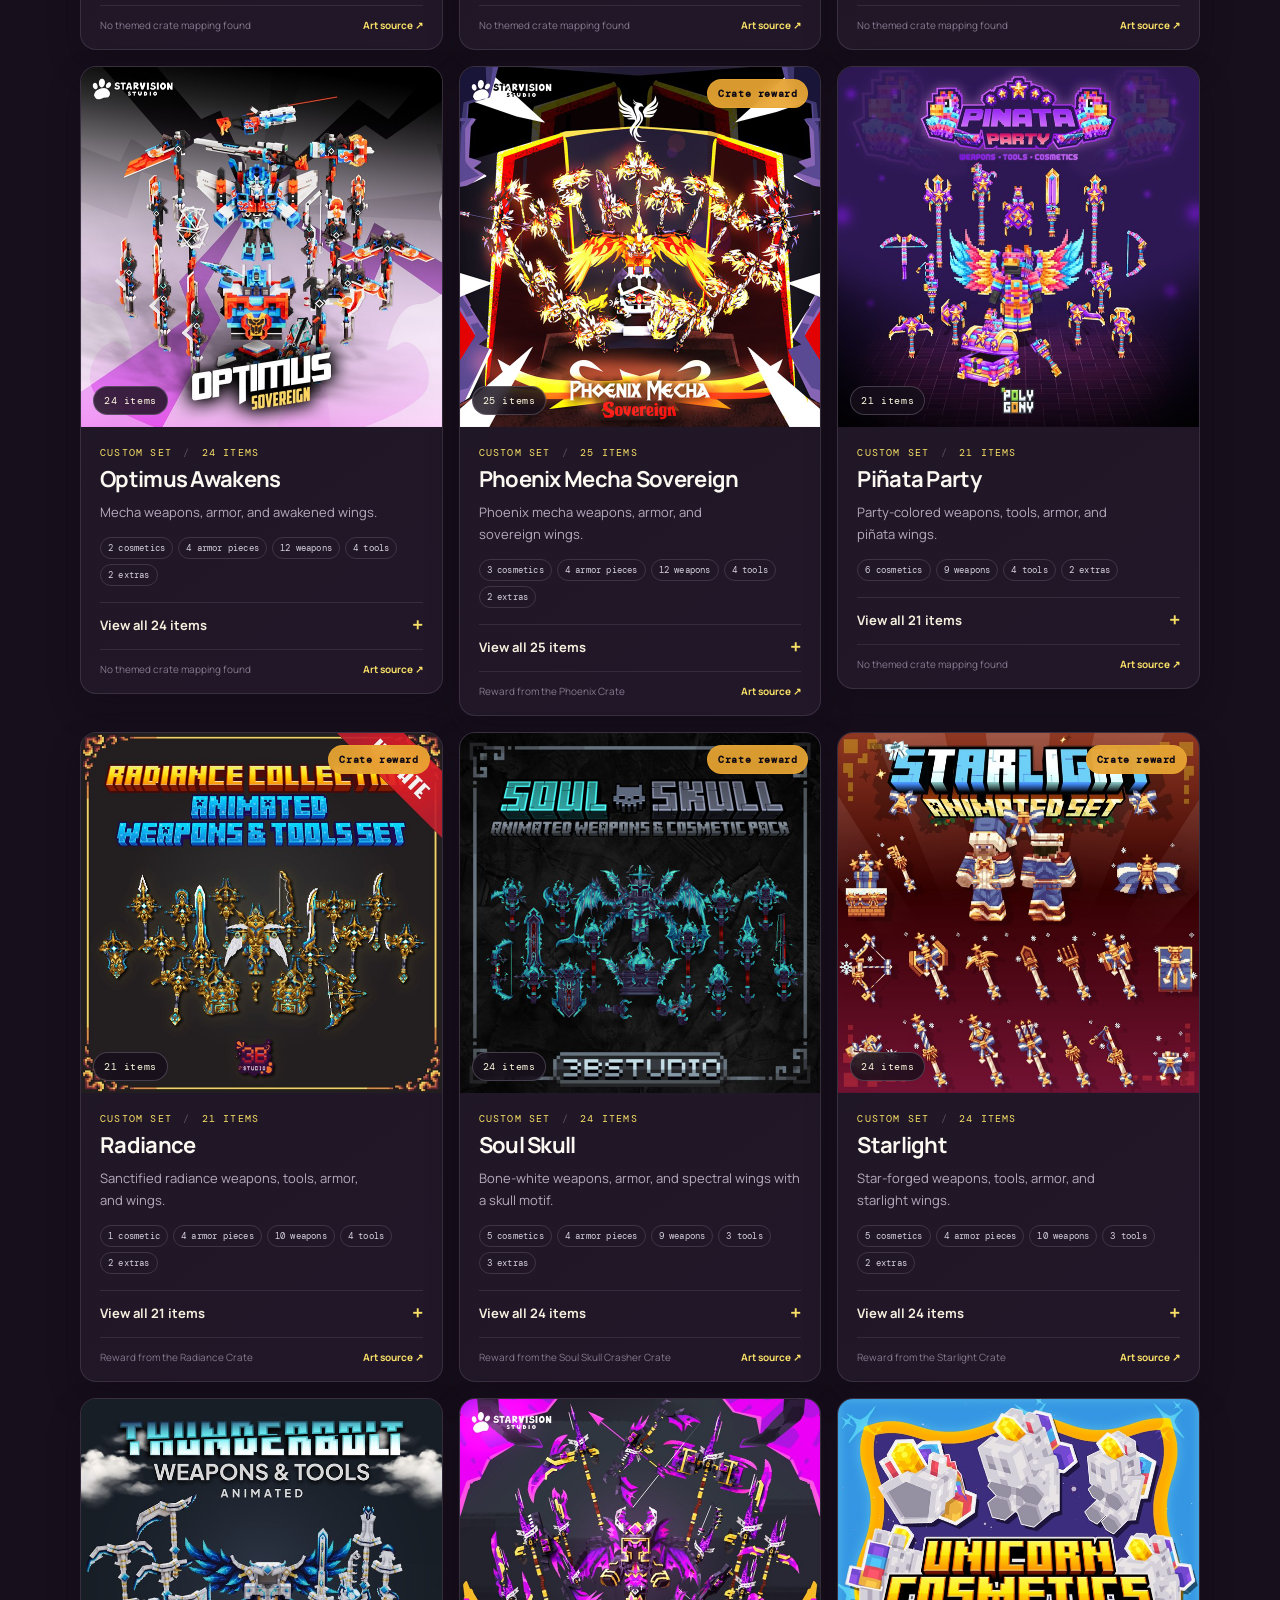
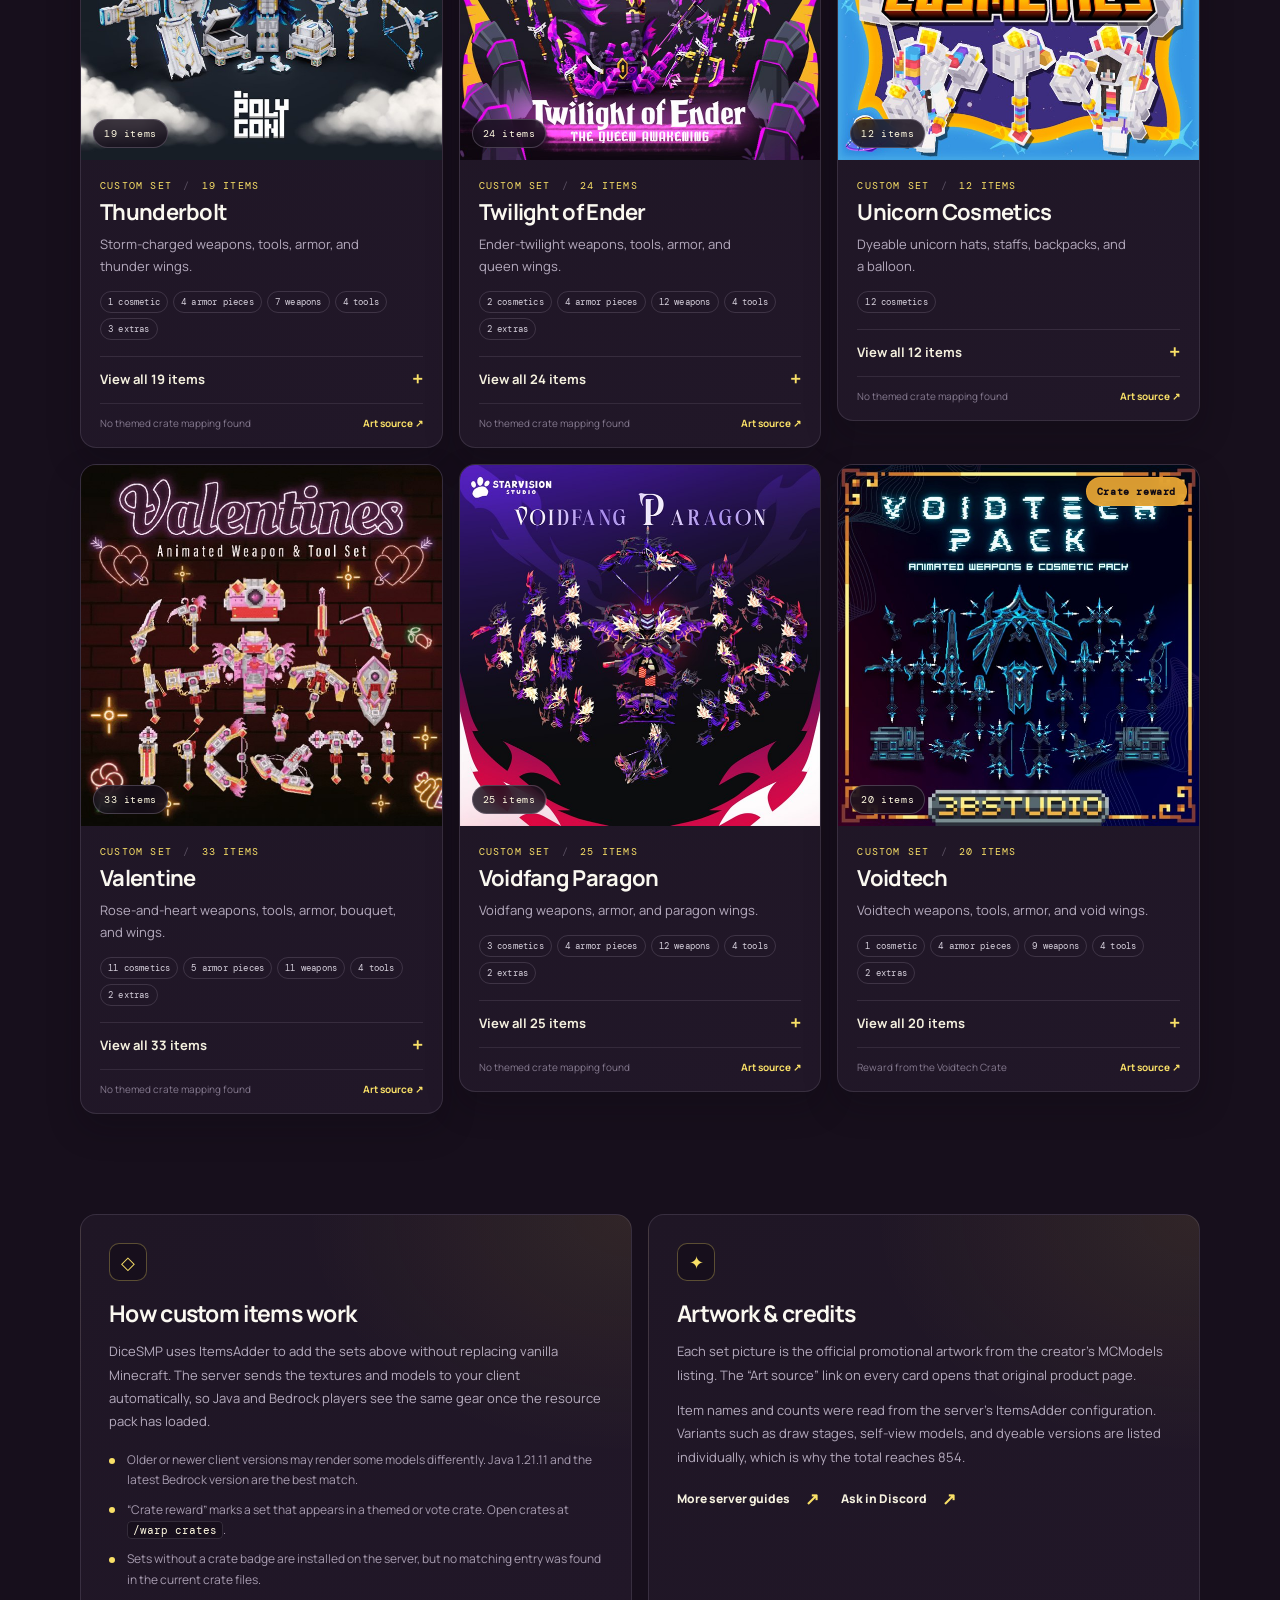
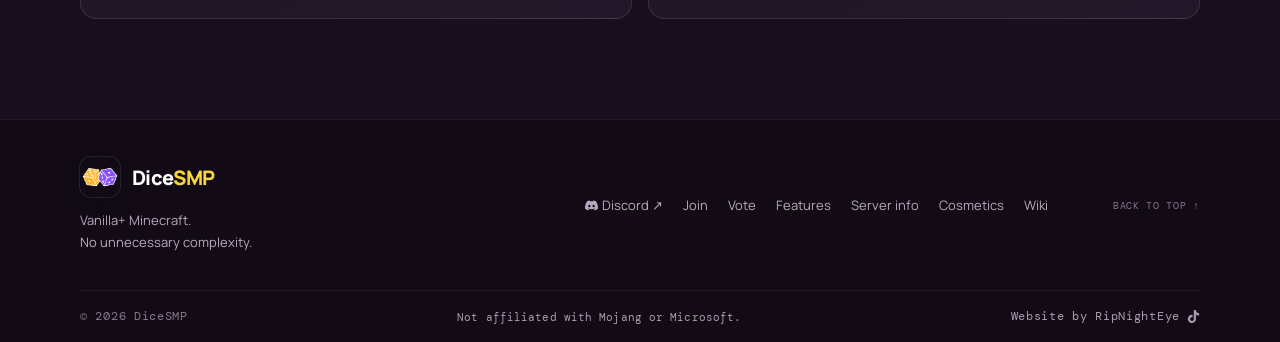
==== commit 242d4f7c: "added how to link and redownload resourcepack" ====
--- a/cosmetics.html
+++ b/cosmetics.html
@@ -3,7 +3,7 @@
 <head>
   <meta charset="utf-8">
   <meta name="viewport" content="width=device-width, initial-scale=1">
-  <meta name="theme-color" content="#0b1020">
+  <meta name="theme-color" content="#170f1c">
   <meta name="color-scheme" content="dark">
   <meta name="description" content="Browse all 36 custom ItemsAdder sets on DiceSMP — 854 weapons, armor pieces, tools, wings, hats, backpacks, and props, with set artwork and crate sources.">
   <meta name="author" content="DiceSMP">
--- a/styles.css
+++ b/styles.css
@@ -1,55 +1,55 @@
-:root{--ink:#182019;--muted:#687267;--paper:#f2f3eb;--green:#a8e06d;--green-dark:#5d8d3f;--dark:#111710;--line:rgba(255,255,255,.13);--font:'Manrope',Arial,sans-serif;--mono:'DM Mono',monospace}*{box-sizing:border-box}html{scroll-behavior:smooth;scroll-padding-top:80px}body{margin:0;background:var(--paper);color:var(--ink);font-family:var(--font);-webkit-font-smoothing:antialiased}a{color:inherit;text-decoration:none}button{font:inherit}.section-wrap{width:min(1120px,calc(100% - 64px));margin-inline:auto}.site-header{height:76px;padding:0 max(32px,calc((100vw - 1120px)/2));display:flex;align-items:center;justify-content:space-between;background:var(--dark);color:#fff;position:relative;z-index:10}.brand{display:flex;align-items:center;gap:10px;font-size:18px;font-weight:800;letter-spacing:-.7px}.brand img{width:34px;height:34px;border-radius:9px;object-fit:cover}.brand-accent{color:var(--green)}.nav-links{display:flex;align-items:center;gap:32px;font-size:12px;font-weight:700;color:#d0d5cb}.nav-links>a:not(.nav-cta):hover,.footer-links a:hover{color:var(--green)}.nav-cta{padding:11px 16px;background:var(--green);color:#182019;border-radius:4px}.nav-cta span{margin-left:12px}.menu-toggle{display:none}.hero{min-height:680px;height:min(790px,calc(100vh - 76px));max-height:850px;position:relative;overflow:hidden;background:#18231a;color:white}.hero-art,.hero-shade{position:absolute;inset:0}.hero-art{background-image:url('Logo/dicesmp-banner.webp');background-position:center 48%;background-size:cover;filter:saturate(.8)}.hero-shade{background:linear-gradient(90deg,rgba(13,19,15,.96) 0%,rgba(13,19,15,.83) 35%,rgba(13,19,15,.24) 75%),linear-gradient(0deg,rgba(13,19,15,.72),transparent 36%)}.hero-content{position:relative;z-index:1;width:min(1120px,calc(100% - 64px));margin:auto;padding-top:96px}.eyebrow{font:500 10px/1.4 var(--mono);letter-spacing:1.5px;color:#bed995}.status-dot{display:inline-block;width:7px;height:7px;background:var(--green);border-radius:50%;margin-right:8px;box-shadow:0 0 12px #a8e06d88}.hero h1{font-size:clamp(52px,7.2vw,92px);line-height:.99;letter-spacing:-6px;margin:27px 0 20px;font-weight:800}.hero h1 span{color:var(--green)}.hero-content>p{max-width:420px;color:#d2d8d0;font-size:15px;line-height:1.75;margin:0 0 27px}.hero-actions{display:flex;gap:11px}.button{display:inline-flex;align-items:center;justify-content:center;gap:18px;padding:14px 20px;min-height:48px;font-size:12px;font-weight:800;border-radius:4px;transition:transform .2s,background .2s}.button:hover{transform:translateY(-2px)}.button-primary{background:var(--green);color:#152014}.button-primary:hover{background:#bbed83}.button-glass{border:1px solid #ffffff45;background:#ffffff10;color:white}.discord-mark{font-size:15px}.server-address{margin-top:45px;display:grid;grid-template-columns:max-content max-content;column-gap:16px;align-items:center}.address-label{grid-column:1/-1;font:10px var(--mono);letter-spacing:1.4px;color:#a8b0a7;margin-bottom:8px}.copy-address{border:0;background:none;color:#fff;padding:0;text-align:left;font:500 14px var(--mono);cursor:pointer}.copy-address:hover{color:var(--green)}.copy-icon{margin-left:6px;color:var(--green)}.address-note{font-size:10px;color:#bac3b7}.hero-stamp{position:absolute;right:max(7%,calc((100vw - 1120px)/2));bottom:90px;width:139px;height:139px;border:1px solid #ffffff64;border-radius:50%;transform:rotate(10deg);display:flex;flex-direction:column;align-items:center;justify-content:center;text-align:center;color:#e2e8dd;background:#11171055}.hero-stamp>span:first-child{font:9px var(--mono);letter-spacing:2px}.hero-stamp strong{font-size:17px;line-height:1.15;letter-spacing:1px;margin:6px}.stamp-die{color:var(--green);font-size:20px}.scroll-cue{position:absolute;bottom:29px;left:max(32px,calc((100vw - 1120px)/2));font:9px var(--mono);letter-spacing:1.5px;color:#c5cdc0;display:flex;align-items:center;gap:10px}.scroll-cue span{height:1px;width:37px;background:var(--green)}.intro{padding-top:120px;padding-bottom:104px;display:grid;grid-template-columns:1.15fr .85fr;gap:46px 90px;align-items:center}.eyebrow-dark{color:#738269}.intro h2,.section-heading h2,.world-copy h2,.custom-head h2,.crossplay h2,.discord-inner h2{font-size:clamp(36px,5vw,58px);line-height:1.08;letter-spacing:-3px;margin:17px 0 20px}.intro h2 span,.section-heading h2 span,.custom-head h2 span,.crossplay h2 span,.vote-section h2 span{color:var(--green-dark)}.intro-copy>p,.crossplay-copy>p{max-width:480px;font-size:14px;line-height:1.9;color:#687267}.text-link{display:inline-flex;gap:15px;align-items:center;margin-top:12px;font-size:12px;font-weight:800}.text-link span{color:var(--green-dark);font-size:17px}.intro-note{background:#e7eadf;padding:25px 30px;position:relative;min-height:190px}.note-dice{font-size:27px;color:var(--green-dark)}.intro-note p{font-size:16px;font-weight:700;line-height:1.6;letter-spacing:-.3px}.note-line{display:inline-block;width:28px;height:2px;background:var(--green-dark);margin-right:8px;vertical-align:middle}.intro-note small{font:9px var(--mono);letter-spacing:1.1px;color:#66715e}.intro-tags{grid-column:1/-1;border-top:1px solid #d7dccf;padding-top:23px;display:flex;gap:34px;flex-wrap:wrap;font-size:11px;font-weight:700;color:#576451}.intro-tags span:first-letter{color:var(--green-dark)}.features-section{padding:20px 0 120px}.section-heading{display:flex;justify-content:space-between;align-items:end;gap:35px;margin-bottom:40px}.section-heading h2{margin-bottom:0}.section-heading>p{max-width:300px;font-size:13px;line-height:1.8;color:var(--muted);margin-bottom:5px}.feature-grid{display:grid;grid-template-columns:repeat(3,1fr);gap:12px}.feature-card{background:#e8ebe2;min-height:215px;padding:22px;position:relative;display:flex;flex-direction:column;align-items:flex-start;transition:transform .2s,background .2s}.feature-card:hover{transform:translateY(-4px);background:#e2e8d8}.feature-large{grid-column:span 2;background:#1b241b;color:#fff;flex-direction:row;align-items:center;gap:27px}.feature-large:hover{background:#232f22}.feature-icon{width:39px;height:39px;border-radius:50%;display:grid;place-items:center;background:#d9e6cf;color:#54773c;font-size:20px;margin-bottom:24px}.feature-large .feature-icon{background:#303e2e;color:var(--green);margin:0}.feature-card h3{font-size:16px;letter-spacing:-.5px;margin:0 0 8px}.feature-card p{color:#70796e;font-size:12px;line-height:1.75;margin:0;max-width:260px}.feature-large p{color:#b4bdb1}.feature-green{background:#dce8d1}.card-index{font:9px var(--mono);color:#8c9585;letter-spacing:.8px;position:absolute;bottom:17px;right:18px}.feature-large .card-index{color:#9fa99a}.features-footnote{font:10px var(--mono);color:#717a6c;margin-top:19px}.features-footnote span{color:var(--green-dark);margin-right:7px}.world-section{background:#151c15;color:white;position:relative;overflow:hidden}.world-section:after{content:'⚄';position:absolute;right:4%;top:-100px;font-size:480px;line-height:1;color:#ffffff04;transform:rotate(13deg)}.world-inner{padding-block:105px;display:grid;grid-template-columns:.8fr 1.2fr;gap:85px;position:relative;z-index:1}.world-copy h2{margin-top:17px}.world-copy h2 span{color:var(--green)}.world-copy>p{font-size:13px;line-height:1.8;color:#aeb7aa;max-width:330px;margin-bottom:24px}.world-stats{display:grid;grid-template-columns:1fr 1fr;align-content:center;gap:12px}.world-stats article{padding:20px;background:#202920;border:1px solid #ffffff0c;min-height:154px}.world-stats article:first-child{grid-column:1/-1;min-height:180px}.world-glyph{float:right;color:#91bc68;font-size:20px}.world-stats small{display:block;color:#9ca797;font:9px var(--mono);letter-spacing:1.1px;margin-bottom:18px}.world-stats strong{display:block;font-size:21px;letter-spacing:-.7px}.world-stats i{color:var(--green);font-style:normal;font-weight:400}.world-stats article:first-child strong{font-size:29px}.world-stats p{font-size:10px;color:#a8b2a4;margin-bottom:0}.custom-section{padding-block:116px 108px}.custom-head{text-align:center;max-width:550px;margin:0 auto 43px}.custom-head h2{margin:12px 0}.custom-head>p{font-size:13px;color:var(--muted)}.custom-grid{display:grid;grid-template-columns:repeat(3,1fr);gap:12px}.custom-grid article{padding:25px 21px;min-height:178px;background:#e7eadf;display:flex;gap:16px;align-items:flex-start}.custom-emoji{font-size:25px;line-height:1.3}.custom-grid h3{font-size:14px;margin:2px 0 9px}.custom-grid p{font-size:11px;line-height:1.8;color:#6f786c;margin:0}.crossplay{display:grid;grid-template-columns:1fr 1fr;gap:70px;align-items:center;padding-block:30px 120px}.crossplay-art{height:330px;background:#d7e7d3;position:relative;overflow:hidden}.pixel-sun{position:absolute;width:72px;height:72px;background:#f2d77a;right:20%;top:47px;border-radius:50%}.pixel-hill{position:absolute;bottom:-80px;transform:rotate(45deg);width:330px;height:330px}.hill-back{background:#71976a;left:-20px}.hill-front{background:#426a49;right:-130px;bottom:-160px}.crossplay-badge{position:absolute;left:20px;top:20px;background:#172019;color:#fff;padding:11px 13px;font:10px var(--mono);letter-spacing:1px}.crossplay-badge span{color:var(--green);padding-inline:5px}.crossplay-copy h2{margin-bottom:15px}.edition-tags{display:flex;gap:8px;margin-top:23px}.edition-tags span{border:1px solid #c8d0c2;padding:8px 10px;color:#586351;font:9px var(--mono);letter-spacing:.7px}.streamers{padding-block:20px 115px}.streamers .section-heading{margin-bottom:30px}.streamers .section-heading h2{font-size:clamp(34px,4.4vw,49px)}.streamer-grid{display:grid;grid-template-columns:1fr 1fr;gap:14px}.streamer-card{padding:14px;background:#e7eadf;display:flex;align-items:center;gap:17px;position:relative;transition:transform .2s,background .2s}.streamer-card:hover{transform:translateY(-3px);background:#dfe7d6}.streamer-card img{width:76px;height:76px;object-fit:cover;border-radius:50%}.streamer-meta small{font:9px var(--mono);letter-spacing:1px;color:#788371}.streamer-meta h3{margin:5px 0 2px;font-size:17px;letter-spacing:-.4px}.streamer-meta>span{font:10px var(--mono);color:#687267}.streamer-arrow{margin-left:auto;color:var(--green-dark);align-self:flex-start}.discord-section{background:#283b27;color:#fff}.discord-inner{min-height:250px;display:flex;align-items:center;gap:34px;padding-block:44px}.discord-die{font-size:56px;color:var(--green)}.discord-inner h2{font-size:43px;margin:9px 0}.discord-inner p{font-size:12px;color:#cad4c4;max-width:510px;line-height:1.8;margin:0}.discord-inner .button{margin-left:auto;white-space:nowrap}.button-light{background:#f2f3eb;color:#1c261b}.button-light:hover{background:#fff}.vote-section{padding-block:112px 92px}.vote-section .section-heading{margin-bottom:31px}.vote-section h2{font-size:clamp(34px,4.4vw,50px)}.vote-grid{display:grid;grid-template-columns:repeat(5,1fr);gap:10px}.vote-card{background:#e7eadf;min-height:115px;padding:15px;display:flex;flex-direction:column;justify-content:space-between;transition:background .2s,transform .2s}.vote-card:hover{background:#dce8d1;transform:translateY(-3px)}.vote-number{font:9px var(--mono);color:#889282}.vote-site{font-size:12px;font-weight:800;letter-spacing:-.3px;padding-right:6px}.vote-arrow{position:absolute;align-self:flex-end;color:var(--green-dark);font-size:13px}.technical-section{padding-bottom:110px}.technical-section details{border-top:1px solid #d3d9ce;border-bottom:1px solid #d3d9ce}.technical-section summary{padding:22px 0;display:flex;justify-content:space-between;align-items:center;cursor:pointer;list-style:none}.technical-section summary::-webkit-details-marker{display:none}.technical-section summary>span:first-child{display:grid;gap:7px}.technical-section summary strong{font-size:18px}.technical-section summary small{color:#778071;font-size:11px}.details-plus{font-size:27px;color:var(--green-dark);transition:transform .2s}.technical-section details[open] .details-plus{transform:rotate(45deg)}.technical-content{padding:10px 0 25px;display:grid;grid-template-columns:1fr 2fr;gap:45px}.technical-facts p{border-bottom:1px solid #d8ddd4;padding:10px 0;margin:0;display:flex;justify-content:space-between;gap:15px;font-size:10px}.technical-facts p span{color:#75806f}.technical-facts p strong{text-align:right}.plugin-list h3{font-size:12px;margin:10px 0}.plugin-list p{font:10px/1.9 var(--mono);color:#66705f}.site-footer{background:#121812;color:#fff}.footer-main{min-height:155px;display:flex;align-items:center;gap:35px}.footer-brand{flex-shrink:0}.footer-main>p{font-size:10px;line-height:1.7;color:#aeb7aa;margin-right:auto}.footer-links{display:flex;gap:20px;font-size:10px;color:#c3cabe}.back-top{font:9px var(--mono);letter-spacing:.7px;color:#aab3a5;margin-left:30px}.back-top:hover{color:var(--green)}.footer-bottom{border-top:1px solid #ffffff18;min-height:52px;display:flex;justify-content:space-between;align-items:center;color:#899286;font:9px var(--mono);letter-spacing:.7px}.footer-bottom b{color:var(--green);margin-left:5px}.toast{position:fixed;bottom:20px;left:50%;transform:translate(-50%,15px);opacity:0;pointer-events:none;background:#ecf4e5;color:#1c261b;padding:11px 16px;border-radius:4px;font-size:12px;font-weight:700;box-shadow:0 8px 30px #0003;transition:opacity .2s,transform .2s;z-index:20}.toast.show{opacity:1;transform:translate(-50%,0)}
+:root{--ink:#1d1820;--muted:#6d6871;--paper:#efedf1;--accent:#d1d479;--accent-deep:#919438;--dark:#141116;--line:rgba(255,255,255,.13);--font:'Manrope',Arial,sans-serif;--mono:'DM Mono',monospace}*{box-sizing:border-box}html{scroll-behavior:smooth;scroll-padding-top:80px}body{margin:0;background:var(--paper);color:var(--ink);font-family:var(--font);-webkit-font-smoothing:antialiased}a{color:inherit;text-decoration:none}button{font:inherit}.section-wrap{width:min(1120px,calc(100% - 64px));margin-inline:auto}.site-header{height:76px;padding:0 max(32px,calc((100vw - 1120px)/2));display:flex;align-items:center;justify-content:space-between;background:var(--dark);color:#fff;position:relative;z-index:10}.brand{display:flex;align-items:center;gap:10px;font-size:18px;font-weight:800;letter-spacing:-.7px}.brand img{width:34px;height:34px;border-radius:9px;object-fit:cover}.brand-accent{color:var(--accent)}.nav-links{display:flex;align-items:center;gap:32px;font-size:12px;font-weight:700;color:#d0cdd3}.nav-links>a:not(.nav-cta):hover,.footer-links a:hover{color:var(--accent)}.nav-cta{padding:11px 16px;background:var(--accent);color:#1d1820;border-radius:4px}.nav-cta span{margin-left:12px}.menu-toggle{display:none}.hero{min-height:680px;height:min(790px,calc(100vh - 76px));max-height:850px;position:relative;overflow:hidden;background:#1e1922;color:white}.hero-art,.hero-shade{position:absolute;inset:0}.hero-art{background-image:url('Logo/dicesmp-hero.webp');background-position:center 48%;background-size:cover;filter:saturate(.8)}.hero-shade{background:linear-gradient(90deg,rgba(16,14,18,.96) 0%,rgba(16,14,18,.83) 35%,rgba(16,14,18,.24) 75%),linear-gradient(0deg,rgba(16,14,18,.72),transparent 36%)}.hero-content{position:relative;z-index:1;width:min(1120px,calc(100% - 64px));margin:auto;padding-top:96px}.eyebrow{font:500 10px/1.4 var(--mono);letter-spacing:1.5px;color:#d5d797}.status-dot{display:inline-block;width:7px;height:7px;background:var(--accent);border-radius:50%;margin-right:8px;box-shadow:0 0 12px #d1d47988}.hero h1{font-size:clamp(52px,7.2vw,92px);line-height:.99;letter-spacing:-6px;margin:27px 0 20px;font-weight:800}.hero h1 span{color:var(--accent)}.hero-content>p{max-width:420px;color:#d4d2d6;font-size:15px;line-height:1.75;margin:0 0 27px}.hero-actions{display:flex;gap:11px}.button{display:inline-flex;align-items:center;justify-content:center;gap:18px;padding:14px 20px;min-height:48px;font-size:12px;font-weight:800;border-radius:4px;transition:transform .2s,background .2s}.button:hover{transform:translateY(-2px)}.button-primary{background:var(--accent);color:#1b161e}.button-primary:hover{background:#e0e28e}.button-glass{border:1px solid #ffffff45;background:#ffffff10;color:white}.discord-mark{font-size:15px}.server-address{margin-top:45px;display:grid;grid-template-columns:max-content max-content;column-gap:16px;align-items:center}.address-label{grid-column:1/-1;font:10px var(--mono);letter-spacing:1.4px;color:#aca8af;margin-bottom:8px}.copy-address{border:0;background:none;color:#fff;padding:0;text-align:left;font:500 14px var(--mono);cursor:pointer}.copy-address:hover{color:var(--accent)}.copy-icon{margin-left:6px;color:var(--accent)}.address-note{font-size:10px;color:#bdbac0}.hero-stamp{position:absolute;right:max(7%,calc((100vw - 1120px)/2));bottom:90px;width:139px;height:139px;border:1px solid #ffffff64;border-radius:50%;transform:rotate(10deg);display:flex;flex-direction:column;align-items:center;justify-content:center;text-align:center;color:#e3dfe6;background:#14111655}.hero-stamp>span:first-child{font:9px var(--mono);letter-spacing:2px}.hero-stamp strong{font-size:17px;line-height:1.15;letter-spacing:1px;margin:6px}.stamp-die{color:var(--accent);font-size:20px}.scroll-cue{position:absolute;bottom:29px;left:max(32px,calc((100vw - 1120px)/2));font:9px var(--mono);letter-spacing:1.5px;color:#c7c3ca;display:flex;align-items:center;gap:10px}.scroll-cue span{height:1px;width:37px;background:var(--accent)}.intro{padding-top:120px;padding-bottom:104px;display:grid;grid-template-columns:1.15fr .85fr;gap:46px 90px;align-items:center}.eyebrow-dark{color:#766f7c}.intro h2,.section-heading h2,.world-copy h2,.custom-head h2,.crossplay h2,.discord-inner h2{font-size:clamp(36px,5vw,58px);line-height:1.08;letter-spacing:-3px;margin:17px 0 20px}.intro h2 span,.section-heading h2 span,.custom-head h2 span,.crossplay h2 span,.vote-section h2 span{color:var(--accent-deep)}.intro-copy>p,.crossplay-copy>p{max-width:480px;font-size:14px;line-height:1.9;color:#6d6871}.text-link{display:inline-flex;gap:15px;align-items:center;margin-top:12px;font-size:12px;font-weight:800}.text-link span{color:var(--accent-deep);font-size:17px}.intro-note{background:#e5e1e8;padding:25px 30px;position:relative;min-height:190px}.note-dice{font-size:27px;color:var(--accent-deep)}.intro-note p{font-size:16px;font-weight:700;line-height:1.6;letter-spacing:-.3px}.note-line{display:inline-block;width:28px;height:2px;background:var(--accent-deep);margin-right:8px;vertical-align:middle}.intro-note small{font:9px var(--mono);letter-spacing:1.1px;color:#68626d}.intro-tags{grid-column:1/-1;border-top:1px solid #d6d2d9;padding-top:23px;display:flex;gap:34px;flex-wrap:wrap;font-size:11px;font-weight:700;color:#5b5560}.intro-tags span:first-letter{color:var(--accent-deep)}.features-section{padding:20px 0 120px}.section-heading{display:flex;justify-content:space-between;align-items:end;gap:35px;margin-bottom:40px}.section-heading h2{margin-bottom:0}.section-heading>p{max-width:300px;font-size:13px;line-height:1.8;color:var(--muted);margin-bottom:5px}.feature-grid{display:grid;grid-template-columns:repeat(3,1fr);gap:12px}.feature-card{background:#e7e4e9;min-height:215px;padding:22px;position:relative;display:flex;flex-direction:column;align-items:flex-start;transition:transform .2s,background .2s}.feature-card:hover{transform:translateY(-4px);background:#e0dce4}.feature-large{grid-column:span 2;background:#201b24;color:#fff;flex-direction:row;align-items:center;gap:27px}.feature-large:hover{background:#2a232e}.feature-icon{width:39px;height:39px;border-radius:50%;display:grid;place-items:center;background:#eaebca;color:#7f8231;font-size:20px;margin-bottom:24px}.feature-large .feature-icon{background:#382e3e;color:var(--accent);margin:0}.feature-card h3{font-size:16px;letter-spacing:-.5px;margin:0 0 8px}.feature-card p{color:#746f78;font-size:12px;line-height:1.75;margin:0;max-width:260px}.feature-large p{color:#b7b4ba}.feature-green{background:#ebeccd}.card-index{font:9px var(--mono);color:#8d8892;letter-spacing:.8px;position:absolute;bottom:17px;right:18px}.feature-large .card-index{color:#a29da6}.features-footnote{font:10px var(--mono);color:#736e78;margin-top:19px}.features-footnote span{color:var(--accent-deep);margin-right:7px}.world-section{background:#19151c;color:white;position:relative;overflow:hidden}.world-section:after{content:'⚄';position:absolute;right:4%;top:-100px;font-size:480px;line-height:1;color:#ffffff04;transform:rotate(13deg)}.world-inner{padding-block:105px;display:grid;grid-template-columns:.8fr 1.2fr;gap:85px;position:relative;z-index:1}.world-copy h2{margin-top:17px}.world-copy h2 span{color:var(--accent)}.world-copy>p{font-size:13px;line-height:1.8;color:#b1adb4;max-width:330px;margin-bottom:24px}.world-stats{display:grid;grid-template-columns:1fr 1fr;align-content:center;gap:12px}.world-stats article{padding:20px;background:#261f2a;border:1px solid #ffffff0c;min-height:154px}.world-stats article:first-child{grid-column:1/-1;min-height:180px}.world-glyph{float:right;color:#c0c361;font-size:20px}.world-stats small{display:block;color:#9f9ba3;font:9px var(--mono);letter-spacing:1.1px;margin-bottom:18px}.world-stats strong{display:block;font-size:21px;letter-spacing:-.7px}.world-stats i{color:var(--accent);font-style:normal;font-weight:400}.world-stats article:first-child strong{font-size:29px}.world-stats p{font-size:10px;color:#aba7af;margin-bottom:0}.custom-section{padding-block:116px 108px}.custom-head{text-align:center;max-width:550px;margin:0 auto 43px}.custom-head h2{margin:12px 0}.custom-head>p{font-size:13px;color:var(--muted)}.custom-grid{display:grid;grid-template-columns:repeat(3,1fr);gap:12px}.custom-grid article{padding:25px 21px;min-height:178px;background:#e5e1e8;display:flex;gap:16px;align-items:flex-start}.custom-emoji{font-size:25px;line-height:1.3}.custom-grid h3{font-size:14px;margin:2px 0 9px}.custom-grid p{font-size:11px;line-height:1.8;color:#726d77;margin:0}.crossplay{display:grid;grid-template-columns:1fr 1fr;gap:70px;align-items:center;padding-block:30px 120px}.crossplay-art{height:330px;background:#ddd8e2;position:relative;overflow:hidden}.pixel-sun{position:absolute;width:72px;height:72px;background:#ecd880;right:20%;top:47px;border-radius:50%}.pixel-hill{position:absolute;bottom:-80px;transform:rotate(45deg);width:330px;height:330px}.hill-back{background:#81748d;left:-20px}.hill-front{background:#574b61;right:-130px;bottom:-160px}.crossplay-badge{position:absolute;left:20px;top:20px;background:#1c181f;color:#fff;padding:11px 13px;font:10px var(--mono);letter-spacing:1px}.crossplay-badge span{color:var(--accent);padding-inline:5px}.crossplay-copy h2{margin-bottom:15px}.edition-tags{display:flex;gap:8px;margin-top:23px}.edition-tags span{border:1px solid #c9c5cd;padding:8px 10px;color:#5a555f;font:9px var(--mono);letter-spacing:.7px}.streamers{padding-block:20px 115px}.streamers .section-heading{margin-bottom:30px}.streamers .section-heading h2{font-size:clamp(34px,4.4vw,49px)}.streamer-grid{display:grid;grid-template-columns:1fr 1fr;gap:14px}.streamer-card{padding:14px;background:#e5e1e8;display:flex;align-items:center;gap:17px;position:relative;transition:transform .2s,background .2s}.streamer-card:hover{transform:translateY(-3px);background:#dfdae3}.streamer-card img{width:76px;height:76px;object-fit:cover;border-radius:50%}.streamer-meta small{font:9px var(--mono);letter-spacing:1px;color:#7a757f}.streamer-meta h3{margin:5px 0 2px;font-size:17px;letter-spacing:-.4px}.streamer-meta>span{font:10px var(--mono);color:#6d6871}.streamer-arrow{margin-left:auto;color:var(--accent-deep);align-self:flex-start}.discord-section{background:#322a38;color:#fff}.discord-inner{min-height:250px;display:flex;align-items:center;gap:34px;padding-block:44px}.discord-die{font-size:56px;color:var(--accent)}.discord-inner h2{font-size:43px;margin:9px 0}.discord-inner p{font-size:12px;color:#ccc8d0;max-width:510px;line-height:1.8;margin:0}.discord-inner .button{margin-left:auto;white-space:nowrap}.button-light{background:#efedf1;color:#211c25}.button-light:hover{background:#fff}.vote-section{padding-block:112px 92px}.vote-section .section-heading{margin-bottom:31px}.vote-section h2{font-size:clamp(34px,4.4vw,50px)}.vote-grid{display:grid;grid-template-columns:repeat(5,1fr);gap:10px}.vote-card{background:#e5e1e8;min-height:115px;padding:15px;display:flex;flex-direction:column;justify-content:space-between;transition:background .2s,transform .2s}.vote-card:hover{background:#ebeccd;transform:translateY(-3px)}.vote-number{font:9px var(--mono);color:#8a858f}.vote-site{font-size:12px;font-weight:800;letter-spacing:-.3px;padding-right:6px}.vote-arrow{position:absolute;align-self:flex-end;color:var(--accent-deep);font-size:13px}.technical-section{padding-bottom:110px}.technical-section details{border-top:1px solid #d4d0d7;border-bottom:1px solid #d4d0d7}.technical-section summary{padding:22px 0;display:flex;justify-content:space-between;align-items:center;cursor:pointer;list-style:none}.technical-section summary::-webkit-details-marker{display:none}.technical-section summary>span:first-child{display:grid;gap:7px}.technical-section summary strong{font-size:18px}.technical-section summary small{color:#79747d;font-size:11px}.details-plus{font-size:27px;color:var(--accent-deep);transition:transform .2s}.technical-section details[open] .details-plus{transform:rotate(45deg)}.technical-content{padding:10px 0 25px;display:grid;grid-template-columns:1fr 2fr;gap:45px}.technical-facts p{border-bottom:1px solid #d9d6db;padding:10px 0;margin:0;display:flex;justify-content:space-between;gap:15px;font-size:10px}.technical-facts p span{color:#78737c}.technical-facts p strong{text-align:right}.plugin-list h3{font-size:12px;margin:10px 0}.plugin-list p{font:10px/1.9 var(--mono);color:#68636c}.site-footer{background:#161218;color:#fff}.footer-main{min-height:155px;display:flex;align-items:center;gap:35px}.footer-brand{flex-shrink:0}.footer-main>p{font-size:10px;line-height:1.7;color:#b1adb4;margin-right:auto}.footer-links{display:flex;gap:20px;font-size:10px;color:#c4c1c7}.back-top{font:9px var(--mono);letter-spacing:.7px;color:#aca8b0;margin-left:30px}.back-top:hover{color:var(--accent)}.footer-bottom{border-top:1px solid #ffffff18;min-height:52px;display:flex;justify-content:space-between;align-items:center;color:#8c8791;font:9px var(--mono);letter-spacing:.7px}.footer-bottom b{color:var(--accent);margin-left:5px}.toast{position:fixed;bottom:20px;left:50%;transform:translate(-50%,15px);opacity:0;pointer-events:none;background:#f4f5e4;color:#211c25;padding:11px 16px;border-radius:4px;font-size:12px;font-weight:700;box-shadow:0 8px 30px #0003;transition:opacity .2s,transform .2s;z-index:20}.toast.show{opacity:1;transform:translate(-50%,0)}
 @media(max-width:800px){.site-header{padding-inline:25px}.nav-links{gap:17px}.nav-links>a{font-size:11px}.hero{height:690px}.hero-content{padding-top:93px}.hero-stamp{right:6%;bottom:82px;width:116px;height:116px}.hero-stamp strong{font-size:14px}.section-wrap{width:calc(100% - 50px)}.world-inner{gap:35px}.feature-card{padding:18px}.crossplay{gap:35px}.footer-main{gap:22px}.footer-links{gap:12px}.back-top{margin-left:5px}}
-@media(max-width:620px){html{scroll-padding-top:65px}.section-wrap{width:calc(100% - 40px)}.site-header{height:65px;padding-inline:20px}.menu-toggle{border:0;background:none;display:flex;flex-direction:column;gap:6px;padding:10px}.menu-toggle span{width:23px;height:2px;background:#fff;transition:transform .2s}.menu-toggle[aria-expanded=true] span:first-child{transform:translateY(4px) rotate(45deg)}.menu-toggle[aria-expanded=true] span:last-child{transform:translateY(-4px) rotate(-45deg)}.nav-links{position:absolute;top:65px;left:0;right:0;background:#111710;padding:14px 20px 22px;display:none;flex-direction:column;align-items:stretch;gap:0}.nav-links.open{display:flex}.nav-links>a{padding:13px 4px;border-bottom:1px solid #ffffff14;font-size:12px}.nav-links .nav-cta{text-align:center;margin-top:12px;padding:13px}.hero{height:690px;min-height:620px;max-height:none}.hero-art{background-position:61% center}.hero-shade{background:linear-gradient(90deg,rgba(13,19,15,.93),rgba(13,19,15,.42)),linear-gradient(0deg,rgba(13,19,15,.75),transparent 60%)}.hero-content{width:calc(100% - 40px);padding-top:83px}.hero h1{font-size:clamp(52px,14vw,74px);letter-spacing:-4px;margin-top:24px}.hero-content>p{font-size:13px;max-width:335px}.hero-actions{flex-wrap:wrap}.button{padding:13px 16px}.server-address{margin-top:35px;grid-template-columns:1fr;gap:6px}.address-label{margin-bottom:3px}.address-note{margin-top:1px}.hero-stamp{width:86px;height:86px;right:20px;bottom:88px}.hero-stamp>span:first-child{font-size:7px}.hero-stamp strong{font-size:11px;margin:3px}.stamp-die{font-size:15px}.scroll-cue{left:20px;font-size:8px;bottom:22px}.intro{padding-top:80px;padding-bottom:75px;grid-template-columns:1fr;gap:28px}.intro h2,.section-heading h2,.world-copy h2,.custom-head h2,.crossplay h2{font-size:42px;letter-spacing:-2.4px}.intro-copy>p{font-size:13px}.intro-note{min-height:150px;padding:21px}.intro-note p{font-size:14px}.intro-tags{gap:12px 20px;padding-top:18px;font-size:10px}.features-section{padding:5px 0 78px}.section-heading{display:block;margin-bottom:25px}.section-heading>p{margin-top:17px}.feature-grid{grid-template-columns:1fr 1fr;gap:9px}.feature-card{min-height:202px;padding:15px}.feature-large{grid-column:span 2;min-height:145px;gap:15px}.feature-large .feature-icon{flex:none}.feature-card h3{font-size:13px}.feature-card p{font-size:10px}.card-index{font-size:8px;right:10px;bottom:10px}.feature-icon{margin-bottom:17px;width:34px;height:34px}.features-footnote{font-size:9px;line-height:1.8}.world-inner{padding-block:75px;grid-template-columns:1fr;gap:34px}.world-copy>p{font-size:12px}.world-stats{gap:8px}.world-stats article{padding:15px;min-height:137px}.world-stats article:first-child{min-height:155px}.world-stats small{font-size:8px;margin-bottom:14px}.world-stats strong{font-size:16px}.world-stats article:first-child strong{font-size:25px}.world-stats p{font-size:9px;line-height:1.5}.custom-section{padding-block:78px}.custom-head{margin-bottom:28px}.custom-head h2{font-size:39px}.custom-grid{grid-template-columns:1fr;gap:8px}.custom-grid article{min-height:0;padding:18px}.custom-grid p{max-width:390px}.crossplay{grid-template-columns:1fr;gap:28px;padding-block:10px 80px}.crossplay-art{height:245px}.crossplay-copy h2{margin-top:14px}.crossplay-copy>p{font-size:12px}.streamers{padding-block:0 78px}.streamer-grid{grid-template-columns:1fr;gap:9px}.streamer-card{padding:12px;gap:13px}.streamer-card img{width:64px;height:64px}.streamer-meta h3{font-size:15px}.streamer-meta>span{font-size:9px}.discord-inner{min-height:0;padding-block:39px;display:grid;grid-template-columns:42px 1fr;gap:4px 14px}.discord-die{grid-row:span 2;font-size:39px}.discord-inner h2{font-size:36px}.discord-inner p{font-size:11px}.discord-inner .button{grid-column:2;margin:20px 0 0 auto;justify-self:start}.vote-section{padding-block:78px 65px}.vote-section .section-heading>p{margin-bottom:0}.vote-grid{grid-template-columns:1fr 1fr;gap:8px}.vote-card{min-height:88px;padding:12px}.vote-site{font-size:11px}.vote-card:last-child{grid-column:span 2;min-height:72px}.technical-section{padding-bottom:75px}.technical-content{grid-template-columns:1fr;gap:18px}.technical-section summary strong{font-size:16px}.footer-main{padding-block:25px;display:grid;grid-template-columns:1fr 1fr;gap:20px 10px}.footer-main>p{margin:0;text-align:right}.footer-links{grid-column:1/-1;justify-content:space-between;gap:8px;font-size:9px}.back-top{grid-column:1/-1;margin:0}.footer-bottom{font-size:8px;min-height:45px;gap:8px}.footer-bottom span:last-child{font-size:7px;text-align:right}}
+@media(max-width:620px){html{scroll-padding-top:65px}.section-wrap{width:calc(100% - 40px)}.site-header{height:65px;padding-inline:20px}.menu-toggle{border:0;background:none;display:flex;flex-direction:column;gap:6px;padding:10px}.menu-toggle span{width:23px;height:2px;background:#fff;transition:transform .2s}.menu-toggle[aria-expanded=true] span:first-child{transform:translateY(4px) rotate(45deg)}.menu-toggle[aria-expanded=true] span:last-child{transform:translateY(-4px) rotate(-45deg)}.nav-links{position:absolute;top:65px;left:0;right:0;background:#141116;padding:14px 20px 22px;display:none;flex-direction:column;align-items:stretch;gap:0}.nav-links.open{display:flex}.nav-links>a{padding:13px 4px;border-bottom:1px solid #ffffff14;font-size:12px}.nav-links .nav-cta{text-align:center;margin-top:12px;padding:13px}.hero{height:690px;min-height:620px;max-height:none}.hero-art{background-position:61% center}.hero-shade{background:linear-gradient(90deg,rgba(16,14,18,.93),rgba(16,14,18,.42)),linear-gradient(0deg,rgba(16,14,18,.75),transparent 60%)}.hero-content{width:calc(100% - 40px);padding-top:83px}.hero h1{font-size:clamp(52px,14vw,74px);letter-spacing:-4px;margin-top:24px}.hero-content>p{font-size:13px;max-width:335px}.hero-actions{flex-wrap:wrap}.button{padding:13px 16px}.server-address{margin-top:35px;grid-template-columns:1fr;gap:6px}.address-label{margin-bottom:3px}.address-note{margin-top:1px}.hero-stamp{width:86px;height:86px;right:20px;bottom:88px}.hero-stamp>span:first-child{font-size:7px}.hero-stamp strong{font-size:11px;margin:3px}.stamp-die{font-size:15px}.scroll-cue{left:20px;font-size:8px;bottom:22px}.intro{padding-top:80px;padding-bottom:75px;grid-template-columns:1fr;gap:28px}.intro h2,.section-heading h2,.world-copy h2,.custom-head h2,.crossplay h2{font-size:42px;letter-spacing:-2.4px}.intro-copy>p{font-size:13px}.intro-note{min-height:150px;padding:21px}.intro-note p{font-size:14px}.intro-tags{gap:12px 20px;padding-top:18px;font-size:10px}.features-section{padding:5px 0 78px}.section-heading{display:block;margin-bottom:25px}.section-heading>p{margin-top:17px}.feature-grid{grid-template-columns:1fr 1fr;gap:9px}.feature-card{min-height:202px;padding:15px}.feature-large{grid-column:span 2;min-height:145px;gap:15px}.feature-large .feature-icon{flex:none}.feature-card h3{font-size:13px}.feature-card p{font-size:10px}.card-index{font-size:8px;right:10px;bottom:10px}.feature-icon{margin-bottom:17px;width:34px;height:34px}.features-footnote{font-size:9px;line-height:1.8}.world-inner{padding-block:75px;grid-template-columns:1fr;gap:34px}.world-copy>p{font-size:12px}.world-stats{gap:8px}.world-stats article{padding:15px;min-height:137px}.world-stats article:first-child{min-height:155px}.world-stats small{font-size:8px;margin-bottom:14px}.world-stats strong{font-size:16px}.world-stats article:first-child strong{font-size:25px}.world-stats p{font-size:9px;line-height:1.5}.custom-section{padding-block:78px}.custom-head{margin-bottom:28px}.custom-head h2{font-size:39px}.custom-grid{grid-template-columns:1fr;gap:8px}.custom-grid article{min-height:0;padding:18px}.custom-grid p{max-width:390px}.crossplay{grid-template-columns:1fr;gap:28px;padding-block:10px 80px}.crossplay-art{height:245px}.crossplay-copy h2{margin-top:14px}.crossplay-copy>p{font-size:12px}.streamers{padding-block:0 78px}.streamer-grid{grid-template-columns:1fr;gap:9px}.streamer-card{padding:12px;gap:13px}.streamer-card img{width:64px;height:64px}.streamer-meta h3{font-size:15px}.streamer-meta>span{font-size:9px}.discord-inner{min-height:0;padding-block:39px;display:grid;grid-template-columns:42px 1fr;gap:4px 14px}.discord-die{grid-row:span 2;font-size:39px}.discord-inner h2{font-size:36px}.discord-inner p{font-size:11px}.discord-inner .button{grid-column:2;margin:20px 0 0 auto;justify-self:start}.vote-section{padding-block:78px 65px}.vote-section .section-heading>p{margin-bottom:0}.vote-grid{grid-template-columns:1fr 1fr;gap:8px}.vote-card{min-height:88px;padding:12px}.vote-site{font-size:11px}.vote-card:last-child{grid-column:span 2;min-height:72px}.technical-section{padding-bottom:75px}.technical-content{grid-template-columns:1fr;gap:18px}.technical-section summary strong{font-size:16px}.footer-main{padding-block:25px;display:grid;grid-template-columns:1fr 1fr;gap:20px 10px}.footer-main>p{margin:0;text-align:right}.footer-links{grid-column:1/-1;justify-content:space-between;gap:8px;font-size:9px}.back-top{grid-column:1/-1;margin:0}.footer-bottom{font-size:8px;min-height:45px;gap:8px}.footer-bottom span:last-child{font-size:7px;text-align:right}}
 @media(prefers-reduced-motion:reduce){*,*::before,*::after{scroll-behavior:auto!important;transition:none!important}}
-.server-address{margin-top:34px}.server-endpoints{display:flex;gap:25px;flex-wrap:wrap}.server-endpoint{display:grid;gap:5px}.endpoint-edition{font:9px var(--mono);letter-spacing:1.3px;color:var(--green);font-weight:500}.copy-address{font-size:13px}.endpoint-alt{font:9px var(--mono);color:#c0c8bc}.copy-numeric{justify-self:start;padding:0;border:0;background:none;color:#a8e06d;font:9px var(--mono);cursor:pointer;text-decoration:underline;text-underline-offset:3px}.copy-numeric:hover{color:#d0f5a7}.address-note{grid-column:1/-1;margin-top:4px}.toast{position:fixed;bottom:20px;left:50%;transform:translate(-50%,15px);opacity:0;pointer-events:none;background:#ecf4e5;color:#1c261b;padding:11px 16px;border-radius:4px;font-size:12px;font-weight:700;box-shadow:0 8px 30px #0003;transition:opacity .2s,transform .2s;z-index:20}.toast.show{opacity:1;transform:translate(-50%,0)}
+.server-address{margin-top:34px}.server-endpoints{display:flex;gap:25px;flex-wrap:wrap}.server-endpoint{display:grid;gap:5px}.endpoint-edition{font:9px var(--mono);letter-spacing:1.3px;color:var(--accent);font-weight:500}.copy-address{font-size:13px}.endpoint-alt{font:9px var(--mono);color:#c2bfc5}.copy-numeric{justify-self:start;padding:0;border:0;background:none;color:#d1d479;font:9px var(--mono);cursor:pointer;text-decoration:underline;text-underline-offset:3px}.copy-numeric:hover{color:#ebedaf}.address-note{grid-column:1/-1;margin-top:4px}.toast{position:fixed;bottom:20px;left:50%;transform:translate(-50%,15px);opacity:0;pointer-events:none;background:#f4f5e4;color:#211c25;padding:11px 16px;border-radius:4px;font-size:12px;font-weight:700;box-shadow:0 8px 30px #0003;transition:opacity .2s,transform .2s;z-index:20}.toast.show{opacity:1;transform:translate(-50%,0)}
 @media(max-width:620px){.server-address{margin-top:28px;gap:8px}.server-endpoints{gap:13px}.server-endpoint{min-width:0}.copy-address{font-size:11px}.endpoint-alt{font-size:8px}.copy-numeric{font-size:8px}.address-note{margin-top:0}}
 
-/* DiceSMP dusk identity */
-:root{--ink:#f1f5f9;--muted:#94a3b8;--paper:#0b1020;--green:#38bdf8;--green-dark:#22d3ee;--dark:#0b1020;--line:rgba(148,163,184,.16)}
-body{background:#0b1020;color:#f1f5f9}
-.site-header{background:rgba(11,16,32,.95);border-bottom:1px solid rgba(148,163,184,.12);backdrop-filter:blur(14px)}
+/* DiceSMP butter & lilac identity */
+:root{--ink:#faf8f0;--muted:#a79cb0;--paper:#170f1c;--accent:#f7d739;--accent-deep:#eecc22;--dark:#170f1c;--line:rgba(167,156,176,.16)}
+body{background:#170f1c;color:#faf8f0}
+.site-header{background:rgba(23,15,28,.95);border-bottom:1px solid rgba(167,156,176,.12);backdrop-filter:blur(14px)}
 .brand img{animation:logo-arrive .7s cubic-bezier(.2,.8,.2,1) both}
-.brand-accent{color:#38bdf8}
-.nav-links{color:#cbd5e1}.nav-links>a:not(.nav-cta):hover,.footer-links a:hover{color:#67e8f9}
-.nav-cta{color:#071522;background:linear-gradient(115deg,#67e8f9,#38bdf8);box-shadow:0 5px 22px #38bdf822;border-radius:8px}
-.hero{background:#0b1020}
+.brand-accent{color:#f7d739}
+.nav-links{color:#d6d0dc}.nav-links>a:not(.nav-cta):hover,.footer-links a:hover{color:#f9e067}
+.nav-cta{color:#160e1b;background:linear-gradient(115deg,#f9e067,#f7d739);box-shadow:0 5px 22px #f7d73922;border-radius:8px}
+.hero{background:#170f1c}
 .hero-art{background-position:center 48%;filter:saturate(.84) hue-rotate(8deg);animation:hero-drift 36s ease-in-out infinite alternate}
-.hero-shade{background:linear-gradient(90deg,rgba(8,13,29,.96) 0%,rgba(8,13,29,.86) 34%,rgba(13,18,39,.38) 76%),linear-gradient(0deg,rgba(8,13,29,.86),transparent 48%),linear-gradient(145deg,rgba(56,189,248,.12),transparent 40%,rgba(139,92,246,.12))}
+.hero-shade{background:linear-gradient(90deg,rgba(20,12,25,.96) 0%,rgba(20,12,25,.86) 34%,rgba(28,18,34,.38) 76%),linear-gradient(0deg,rgba(20,12,25,.86),transparent 48%),linear-gradient(145deg,rgba(247,215,57,.12),transparent 40%,rgba(173,104,234,.12))}
 .hero-content{animation:hero-enter .8s cubic-bezier(.2,.75,.25,1) both}
-.eyebrow{color:#67e8f9}.status-dot{background:#22d3ee;box-shadow:0 0 12px #22d3ee77}
-.hero h1 span{color:#67e8f9;text-shadow:0 0 28px #22d3ee22}.hero-content>p{color:#cbd5e1}
+.eyebrow{color:#f9e067}.status-dot{background:#eecc22;box-shadow:0 0 12px #eecc2277}
+.hero h1 span{color:#f9e067;text-shadow:0 0 28px #eecc2222}.hero-content>p{color:#d6d0dc}
 .button{border-radius:8px;transition:transform .28s,background .28s,box-shadow .28s}
-.button-primary{color:#071522;background:linear-gradient(115deg,#67e8f9,#38bdf8);box-shadow:0 8px 25px #38bdf822}
-.button-primary:hover{background:linear-gradient(115deg,#a5f3fc,#7dd3fc);box-shadow:0 10px 30px #22d3ee44}
-.button-glass{border-color:#cbd5e133;background:#11182a88;color:#f1f5f9;backdrop-filter:blur(9px)}.button-glass:hover{border-color:#67e8f977;background:#182238bb}
-.server-address{background:#0b102099;border:1px solid #cbd5e122;border-radius:12px;padding:15px 17px;backdrop-filter:blur(9px);width:max-content;max-width:100%;box-shadow:0 12px 36px #05081633}
-.address-label,.endpoint-alt{color:#94a3b8}.endpoint-edition{color:#67e8f9}.copy-address{color:#f1f5f9}.copy-address:hover{color:#67e8f9}.copy-numeric{color:#c4b5fd}.copy-numeric:hover{color:#ddd6fe}.address-note{color:#94a3b8}
-.hero-stamp{border-color:#c4b5fd70;color:#e9e8fa;background:linear-gradient(145deg,#11182aaa,#17182faa);box-shadow:0 0 28px #8b5cf71c}.stamp-die{color:#fbbf24}
-.scroll-cue{color:#cbd5e1}.scroll-cue span{background:#22d3ee}
-.intro,.features-section,.custom-section,.crossplay,.streamers,.vote-section,.technical-section{background:#0b1020;color:#f1f5f9}
-.intro{position:relative}.intro:before{content:"";position:absolute;inset:0 auto auto 50%;width:min(850px,85vw);height:1px;transform:translateX(-50%);background:linear-gradient(90deg,transparent,#8b5cf766,#22d3ee55,transparent)}
-.eyebrow-dark{color:#67e8f9}.intro h2 span,.section-heading h2 span,.custom-head h2 span,.crossplay h2 span,.vote-section h2 span{color:#a78bfa}
-.intro-copy>p,.crossplay-copy>p,.section-heading>p{color:#a3b1c6}.text-link{color:#e2e8f0}.text-link span{color:#67e8f9}
-.intro-note{background:linear-gradient(145deg,#11182a,#151d31);border:1px solid #94a3b81a;border-radius:14px;box-shadow:0 18px 48px #03071230}.note-dice{color:#fbbf24}.intro-note p{color:#e2e8f0}.note-line{background:#a78bfa}.intro-note small{color:#94a3b8}.intro-tags{border-color:#94a3b826;color:#cbd5e1}
-.feature-card,.custom-grid article,.streamer-card,.vote-card{background:linear-gradient(145deg,#11182a,#121b2d);border:1px solid #94a3b81c;border-radius:13px;color:#f1f5f9;box-shadow:0 12px 28px #03071222;transition:transform .25s,border-color .25s,box-shadow .25s,background .25s}
-.feature-card:hover,.custom-grid article:hover,.streamer-card:hover,.vote-card:hover{transform:translateY(-3px);background:linear-gradient(145deg,#162238,#151d32);border-color:#38bdf844;box-shadow:0 16px 34px #03071244,0 0 20px #38bdf80b}
-.feature-large,.feature-large:hover{background:linear-gradient(120deg,#11182a,#17182e);border-color:#8b5cf733}.feature-large:hover{border-color:#a78bfa66;box-shadow:0 16px 34px #03071255,0 0 20px #8b5cf714}
-.feature-green{background:linear-gradient(145deg,#141d31,#171a30)}
-.feature-icon{background:#1b2940;color:#67e8f9}.feature-large .feature-icon{background:#20243b;color:#c4b5fd}.feature-card h3,.custom-grid h3{color:#f1f5f9}.feature-card p,.custom-grid p{color:#a3b1c6}.card-index{color:#718096}.feature-large .card-index{color:#94a3b8}.features-footnote{color:#94a3b8}.features-footnote span{color:#fbbf24}
-.world-section{background:radial-gradient(ellipse at 75% 20%,#252044 0%,transparent 42%),linear-gradient(120deg,#11182a,#0e1728 55%,#121329);border-block:1px solid #94a3b812}.world-section:after{color:#c4b5fd08}.world-copy h2 span{color:#67e8f9}.world-copy>p{color:#a3b1c6}.world-stats article{background:#11182acc;border:1px solid #94a3b81c;border-radius:12px}.world-glyph{color:#67e8f9}.world-stats small{color:#94a3b8}.world-stats i{color:#fbbf24}.world-stats p{color:#94a3b8}
-.custom-section{position:relative}.custom-emoji{color:#fbbf24}.crossplay-art{background:linear-gradient(145deg,#1a2340,#292044 58%,#334968);border:1px solid #a78bfa33;border-radius:16px;box-shadow:0 20px 50px #03071244;isolation:isolate}.crossplay-art:before{content:"";position:absolute;inset:0;background:radial-gradient(ellipse at 70% 12%,#fbbf2440,transparent 23%),linear-gradient(180deg,#141a3288,transparent 66%);z-index:1;pointer-events:none}.pixel-sun{background:#fbbf24;box-shadow:0 0 44px #fbbf2466}.hill-back{background:#536895}.hill-front{background:#344a70}.crossplay-badge{z-index:2;background:#0b1020d9;border:1px solid #67e8f944;color:#e0f2fe;border-radius:6px}.crossplay-badge span{color:#fbbf24}.edition-tags span{border:1px solid #94a3b833;color:#bfdbfe;border-radius:5px}
-.streamer-card img{border:2px solid #8b5cf766}.streamer-meta small{color:#67e8f9}.streamer-meta h3{color:#f1f5f9}.streamer-meta>span{color:#94a3b8}.streamer-arrow{color:#67e8f9}
-.discord-section{background:radial-gradient(ellipse at 85% 50%,#8b5cf733,transparent 40%),linear-gradient(110deg,#172846,#1a2040 65%,#251b3e);border-block:1px solid #a78bfa33}.discord-die{color:#fbbf24;text-shadow:0 0 24px #fbbf2433}.discord-inner p{color:#cbd5e1}.button-light{background:linear-gradient(115deg,#67e8f9,#38bdf8);color:#071522;box-shadow:0 8px 25px #38bdf822}.button-light:hover{background:#a5f3fc;box-shadow:0 10px 30px #22d3ee44}
-.vote-card{position:relative}.vote-number{color:#67e8f9}.vote-site{color:#e2e8f0}.vote-arrow{color:#fbbf24}
-.technical-section details{border-color:#94a3b82b}.technical-section summary small{color:#94a3b8}.details-plus{color:#67e8f9}.technical-facts p{border-color:#94a3b81c}.technical-facts p span,.plugin-list p{color:#94a3b8}.technical-facts p strong,.plugin-list h3{color:#e2e8f0}
-.site-footer{background:#080d19;border-top:1px solid #94a3b81c}.footer-main>p,.footer-links{color:#a3b1c6}.back-top,.footer-bottom{color:#718096}.footer-bottom{border-color:#94a3b81c}.footer-bottom b{color:#22d3ee}.site-credit{display:inline-flex;align-items:center;gap:7px;color:#94a3b8;transition:color .2s}.site-credit:hover{color:#67e8f9}.site-credit svg{width:13px;height:13px;fill:currentColor}
-.toast{background:#182238;color:#e0f2fe;border:1px solid #38bdf844}
-.menu-toggle span{background:#e2e8f0}
+.button-primary{color:#160e1b;background:linear-gradient(115deg,#f9e067,#f7d739);box-shadow:0 8px 25px #f7d73922}
+.button-primary:hover{background:linear-gradient(115deg,#fbeda6,#fae57f);box-shadow:0 10px 30px #eecc2244}
+.button-glass{border-color:#d6d0dc33;background:#1f162588;color:#faf8f0;backdrop-filter:blur(9px)}.button-glass:hover{border-color:#f9e06777;background:#2a1e32bb}
+.server-address{background:#170f1c99;border:1px solid #d6d0dc22;border-radius:12px;padding:15px 17px;backdrop-filter:blur(9px);width:max-content;max-width:100%;box-shadow:0 12px 36px #0e091233}
+.address-label,.endpoint-alt{color:#a79cb0}.endpoint-edition{color:#f9e067}.copy-address{color:#faf8f0}.copy-address:hover{color:#f9e067}.copy-numeric{color:#dbbaf8}.copy-numeric:hover{color:#ebd9fb}.address-note{color:#a79cb0}
+.hero-stamp{border-color:#dbbaf870;color:#f9f6e9;background:linear-gradient(145deg,#1f1625aa,#241c2aaa);box-shadow:0 0 28px #ae68eb1c}.stamp-die{color:#eba834}
+.scroll-cue{color:#d6d0dc}.scroll-cue span{background:#eecc22}
+.intro,.features-section,.custom-section,.crossplay,.streamers,.vote-section,.technical-section{background:#170f1c;color:#faf8f0}
+.intro{position:relative}.intro:before{content:"";position:absolute;inset:0 auto auto 50%;width:min(850px,85vw);height:1px;transform:translateX(-50%);background:linear-gradient(90deg,transparent,#ae68eb66,#eecc2255,transparent)}
+.eyebrow-dark{color:#f9e067}.intro h2 span,.section-heading h2 span,.custom-head h2 span,.crossplay h2 span,.vote-section h2 span{color:#c693f2}
+.intro-copy>p,.crossplay-copy>p,.section-heading>p{color:#b5abbe}.text-link{color:#f4f0de}.text-link span{color:#f9e067}
+.intro-note{background:linear-gradient(145deg,#1f1625,#251a2c);border:1px solid #a79cb01a;border-radius:14px;box-shadow:0 18px 48px #0b070e30}.note-dice{color:#eba834}.intro-note p{color:#f4f0de}.note-line{background:#c693f2}.intro-note small{color:#a79cb0}.intro-tags{border-color:#a79cb026;color:#d6d0dc}
+.feature-card,.custom-grid article,.streamer-card,.vote-card{background:linear-gradient(145deg,#1f1625,#211728);border:1px solid #a79cb01c;border-radius:13px;color:#faf8f0;box-shadow:0 12px 28px #0b070e22;transition:transform .25s,border-color .25s,box-shadow .25s,background .25s}
+.feature-card:hover,.custom-grid article:hover,.streamer-card:hover,.vote-card:hover{transform:translateY(-3px);background:linear-gradient(145deg,#291c32,#251b2c);border-color:#f7d73944;box-shadow:0 16px 34px #0b070e44,0 0 20px #f7d7390b}
+.feature-large,.feature-large:hover{background:linear-gradient(120deg,#1f1625,#241b2a);border-color:#ae68eb33}.feature-large:hover{border-color:#c693f266;box-shadow:0 16px 34px #0b070e55,0 0 20px #ae68eb14}
+.feature-green{background:linear-gradient(145deg,#241a2b,#251c2b)}
+.feature-icon{background:#302239;color:#f9e067}.feature-large .feature-icon{background:#2f2536;color:#dbbaf8}.feature-card h3,.custom-grid h3{color:#faf8f0}.feature-card p,.custom-grid p{color:#b5abbe}.card-index{color:#84798e}.feature-large .card-index{color:#a79cb0}.features-footnote{color:#a79cb0}.features-footnote span{color:#eba834}
+.world-section{background:radial-gradient(ellipse at 75% 20%,#34273d 0%,transparent 42%),linear-gradient(120deg,#1f1625,#1d1323 55%,#1f1625);border-block:1px solid #a79cb012}.world-section:after{color:#dbbaf808}.world-copy h2 span{color:#f9e067}.world-copy>p{color:#b5abbe}.world-stats article{background:#1f1625cc;border:1px solid #a79cb01c;border-radius:12px}.world-glyph{color:#f9e067}.world-stats small{color:#a79cb0}.world-stats i{color:#eba834}.world-stats p{color:#a79cb0}
+.custom-section{position:relative}.custom-emoji{color:#eba834}.crossplay-art{background:linear-gradient(145deg,#2f2139,#34273d 58%,#523863);border:1px solid #c693f233;border-radius:16px;box-shadow:0 20px 50px #0b070e44;isolation:isolate}.crossplay-art:before{content:"";position:absolute;inset:0;background:radial-gradient(ellipse at 70% 12%,#eba83440,transparent 23%),linear-gradient(180deg,#251a2c88,transparent 66%);z-index:1;pointer-events:none}.pixel-sun{background:#eba834;box-shadow:0 0 44px #eba83466}.hill-back{background:#756286}.hill-front{background:#573b69}.crossplay-badge{z-index:2;background:#170f1cd9;border:1px solid #f9e06744;color:#fef9e0;border-radius:6px}.crossplay-badge span{color:#eba834}.edition-tags span{border:1px solid #a79cb033;color:#fbf1c2;border-radius:5px}
+.streamer-card img{border:2px solid #ae68eb66}.streamer-meta small{color:#f9e067}.streamer-meta h3{color:#faf8f0}.streamer-meta>span{color:#a79cb0}.streamer-arrow{color:#f9e067}
+.discord-section{background:radial-gradient(ellipse at 85% 50%,#ae68eb33,transparent 40%),linear-gradient(110deg,#31203d,#2f2139 65%,#2f2237);border-block:1px solid #c693f233}.discord-die{color:#eba834;text-shadow:0 0 24px #eba83433}.discord-inner p{color:#d6d0dc}.button-light{background:linear-gradient(115deg,#f9e067,#f7d739);color:#160e1b;box-shadow:0 8px 25px #f7d73922}.button-light:hover{background:#fbeda6;box-shadow:0 10px 30px #eecc2244}
+.vote-card{position:relative}.vote-number{color:#f9e067}.vote-site{color:#f4f0de}.vote-arrow{color:#eba834}
+.technical-section details{border-color:#a79cb02b}.technical-section summary small{color:#a79cb0}.details-plus{color:#f9e067}.technical-facts p{border-color:#a79cb01c}.technical-facts p span,.plugin-list p{color:#a79cb0}.technical-facts p strong,.plugin-list h3{color:#f4f0de}
+.site-footer{background:#120b16;border-top:1px solid #a79cb01c}.footer-main>p,.footer-links{color:#b5abbe}.back-top,.footer-bottom{color:#84798e}.footer-bottom{border-color:#a79cb01c}.footer-bottom b{color:#eecc22}.site-credit{display:inline-flex;align-items:center;gap:7px;color:#a79cb0;transition:color .2s}.site-credit:hover{color:#f9e067}.site-credit svg{width:13px;height:13px;fill:currentColor}
+.toast{background:#2a1e32;color:#fef9e0;border:1px solid #f7d73944}
+.menu-toggle span{background:#f4f0de}
 @keyframes hero-enter{from{opacity:0;transform:translateY(14px)}to{opacity:1;transform:translateY(0)}}
 @keyframes logo-arrive{from{opacity:0;transform:scale(.86)}to{opacity:1;transform:scale(1)}}
 @keyframes hero-drift{from{transform:scale(1)}to{transform:scale(1.035)}}
-@media(max-width:620px){.nav-links{background:#0b1020;border-bottom:1px solid #94a3b822}.server-address{width:100%;padding:12px}.server-endpoints{justify-content:space-between}.server-endpoint{max-width:49%}.copy-address{font-size:10px}.endpoint-alt{overflow-wrap:anywhere;line-height:1.5}.intro-note{box-shadow:0 12px 30px #03071230}}
+@media(max-width:620px){.nav-links{background:#170f1c;border-bottom:1px solid #a79cb022}.server-address{width:100%;padding:12px}.server-endpoints{justify-content:space-between}.server-endpoint{max-width:49%}.copy-address{font-size:10px}.endpoint-alt{overflow-wrap:anywhere;line-height:1.5}.intro-note{box-shadow:0 12px 30px #0b070e30}}
 @media(prefers-reduced-motion:reduce){.hero-art{animation:none}.hero-content,.brand img{animation:none}}
 
 /* More playful, more readable DiceSMP finishing touches */
@@ -76,29 +76,29 @@
 .vote-card{min-height:130px;padding:18px;border-radius:13px}.vote-number{font-size:11px}.vote-site{font-size:14px}
 .technical-section summary{padding:27px 0}.technical-section summary strong{font-size:22px}.technical-section summary small{font-size:13px}.technical-facts p{font-size:13px;padding:13px 0}.plugin-list h3{font-size:15px}.plugin-list p{font-size:12px;line-height:1.9}
 .footer-main{min-height:170px}.footer-main>p,.footer-links{font-size:13px}.back-top{font-size:10px}.footer-bottom{font-size:10px}
-.hero-art{transform-origin:center;will-change:transform}.hero:after{content:"";position:absolute;inset:0;pointer-events:none;background:radial-gradient(ellipse at 73% 21%,#fbbf2412,transparent 28%),radial-gradient(ellipse at 84% 67%,#8b5cf71c,transparent 42%);mix-blend-mode:screen}
-.hero-shade{background:linear-gradient(90deg,rgba(8,13,29,.97) 0%,rgba(8,13,29,.97) 42%,rgba(11,16,32,.78) 66%,rgba(13,18,39,.34) 100%),linear-gradient(0deg,rgba(8,13,29,.94),transparent 58%),linear-gradient(145deg,rgba(56,189,248,.08),transparent 40%,rgba(139,92,246,.12))}
-.particle-field{position:absolute;inset:0;overflow:hidden;pointer-events:none;z-index:1}.ambient-particle{position:absolute;left:var(--particle-x);top:var(--particle-y);width:3px;height:3px;border-radius:50%;background:#a5f3fc;box-shadow:0 0 9px #38bdf899;opacity:0;animation:particle-drift var(--particle-duration) var(--particle-delay) ease-in-out infinite}.ambient-particle:nth-child(3n){width:4px;height:4px;background:#c4b5fd;box-shadow:0 0 10px #8b5cf799}.ambient-particle:nth-child(5n){width:2px;height:2px;background:#fcd34d;box-shadow:0 0 8px #fbbf2488}
-.page-loader{position:fixed;inset:0;z-index:1000;display:grid;place-items:center;background:radial-gradient(ellipse at 50% 46%,#1c2944,#0b1020 66%);opacity:1;visibility:visible;transition:opacity .55s ease,visibility .55s ease}.page-loader.hidden{opacity:0;visibility:hidden;pointer-events:none}.loader-emblem{display:flex;align-items:center;flex-direction:column;gap:18px;color:#bfdbfe;font:13px var(--mono);letter-spacing:.35px}.loader-emblem svg{width:88px;height:88px;padding:14px;overflow:visible;border:1px solid #67e8f944;border-radius:28px;background:linear-gradient(145deg,#15243c,#1b1d3b);box-shadow:0 12px 45px #8b5cf733;animation:sprout-breathe 1.6s ease-in-out infinite}.loader-emblem svg path{fill:none;stroke-linecap:round;stroke-linejoin:round}.loader-emblem .sprout-stem,.loader-emblem .sprout-leaf{stroke:#67e8f9;stroke-width:3}.loader-emblem .sprout-leaf-right{stroke:#c4b5fd}.loader-emblem .sprout-dice{fill:#fbbf2433;stroke:#fbbf24;stroke-width:2}.loader-emblem .sprout-dice-side{stroke:#fbbf24;stroke-width:2}.loader-emblem circle{fill:#fde68a;stroke:none}
+.hero-art{transform-origin:center;will-change:transform}.hero:after{content:"";position:absolute;inset:0;pointer-events:none;background:linear-gradient(120deg,rgba(42,24,56,.92),rgba(190,150,240,.55) 55%,rgba(247,215,57,.42));mix-blend-mode:color}
+.hero-shade{background:linear-gradient(90deg,rgba(20,12,25,.97) 0%,rgba(20,12,25,.97) 42%,rgba(23,15,28,.78) 66%,rgba(28,18,34,.34) 100%),linear-gradient(0deg,rgba(20,12,25,.94),transparent 58%),linear-gradient(145deg,rgba(247,215,57,.08),transparent 40%,rgba(173,104,234,.12))}
+.particle-field{position:absolute;inset:0;overflow:hidden;pointer-events:none;z-index:1}.ambient-particle{position:absolute;left:var(--particle-x);top:var(--particle-y);width:3px;height:3px;border-radius:50%;background:#fbeda6;box-shadow:0 0 9px #f7d73999;opacity:0;animation:particle-drift var(--particle-duration) var(--particle-delay) ease-in-out infinite}.ambient-particle:nth-child(3n){width:4px;height:4px;background:#dbbaf8;box-shadow:0 0 10px #ae68eb99}.ambient-particle:nth-child(5n){width:2px;height:2px;background:#f3d656;box-shadow:0 0 8px #eba83488}
+.page-loader{position:fixed;inset:0;z-index:1000;display:grid;place-items:center;background:radial-gradient(ellipse at 50% 46%,#32243c,#170f1c 66%);opacity:1;visibility:visible;transition:opacity .55s ease,visibility .55s ease}.page-loader.hidden{opacity:0;visibility:hidden;pointer-events:none}.loader-emblem{display:flex;align-items:center;flex-direction:column;gap:18px;color:#fbf1c2;font:13px var(--mono);letter-spacing:.35px}.loader-emblem svg{width:88px;height:88px;padding:14px;overflow:visible;border:1px solid #f9e06744;border-radius:28px;background:linear-gradient(145deg,#2b1c35,#2d2135);box-shadow:0 12px 45px #ae68eb33;animation:sprout-breathe 1.6s ease-in-out infinite}.loader-emblem svg path{fill:none;stroke-linecap:round;stroke-linejoin:round}.loader-emblem .sprout-stem,.loader-emblem .sprout-leaf{stroke:#f9e067;stroke-width:3}.loader-emblem .sprout-leaf-right{stroke:#dbbaf8}.loader-emblem .sprout-dice{fill:#eba83433;stroke:#eba834;stroke-width:2}.loader-emblem .sprout-dice-side{stroke:#eba834;stroke-width:2}.loader-emblem circle{fill:#f7e490;stroke:none}
 .will-reveal{opacity:0;transform:translateY(20px);transition:opacity .55s ease,transform .55s cubic-bezier(.2,.7,.25,1);transition-delay:var(--reveal-delay,0ms)}.will-reveal.is-visible{opacity:1;transform:translateY(0)}
 @keyframes particle-drift{0%,100%{opacity:0;transform:translate3d(0,15px,0) scale(.7)}25%,70%{opacity:.68}50%{opacity:.32;transform:translate3d(10px,-22px,0) scale(1)}}
-@keyframes sprout-breathe{0%,100%{transform:translateY(0) rotate(-2deg);box-shadow:0 12px 45px #8b5cf722}50%{transform:translateY(-5px) rotate(2deg);box-shadow:0 18px 48px #38bdf744}}
+@keyframes sprout-breathe{0%,100%{transform:translateY(0) rotate(-2deg);box-shadow:0 12px 45px #ae68eb22}50%{transform:translateY(-5px) rotate(2deg);box-shadow:0 18px 48px #f7d73844}}
 @media(max-width:800px){.site-header{height:76px}.nav-links{font-size:13px;gap:18px}.hero-content{padding-top:90px}.hero h1{font-size:clamp(62px,9vw,88px)}.feature-card{padding:20px}.feature-card h3{font-size:17px}.feature-card p{font-size:13px}.world-stats strong{font-size:21px}.custom-grid p{font-size:13px}.footer-main{flex-wrap:wrap;padding-block:26px}.footer-main>p{font-size:12px}.footer-links{font-size:12px;order:3;width:100%;justify-content:space-between}.back-top{order:4;margin-left:auto}}
 @media(max-width:620px){
   .site-header{height:68px}.brand{font-size:19px}.brand img{width:38px;height:38px}.nav-links{top:68px;font-size:15px}.nav-links>a{font-size:14px;padding:15px 4px}
-  .hero{height:auto;min-height:0;max-height:none;padding-bottom:34px;overflow:hidden}.hero-art{background-position:63% center}.hero-shade{background:linear-gradient(90deg,rgba(8,13,29,.95),rgba(8,13,29,.62)),linear-gradient(0deg,rgba(8,13,29,.93),transparent 78%)}.hero-content{width:calc(100% - 40px);padding-top:64px}.hero h1{font-size:clamp(54px,13.5vw,78px);letter-spacing:-3.7px;margin:22px 0 17px}.hero-content>p{font-size:16px;line-height:1.7;max-width:400px;margin-bottom:22px}.hero-actions{gap:10px}.button{min-height:52px;padding:14px 17px;font-size:14px}.server-address{width:100%;margin-top:25px;padding:14px;gap:9px}.address-label{font-size:10px;line-height:1.6}.server-endpoints{gap:14px;justify-content:flex-start}.server-endpoint{width:calc(50% - 7px);max-width:none;gap:7px}.copy-address{font-size:clamp(10px,3.2vw,13px);letter-spacing:-.3px}.endpoint-alt{font-size:10px;line-height:1.55;overflow-wrap:anywhere}.copy-numeric{font-size:10px}.address-note{font-size:11px}.hero-stamp,.scroll-cue{display:none}.intro-copy>p,.crossplay-copy>p{font-size:15px}.section-heading>p,.world-copy>p{font-size:14px}.intro-tags{font-size:12px}.intro-note p{font-size:17px}.feature-grid{grid-template-columns:1fr 1fr}.feature-card{min-height:190px;padding:16px}.feature-card h3{font-size:15px}.feature-card p{font-size:12px;line-height:1.65}.feature-large{min-height:145px}.card-index{font-size:9px}.features-footnote{font-size:11px}.world-stats small{font-size:9px}.world-stats strong{font-size:18px}.world-stats article:first-child strong{font-size:27px}.world-stats p{font-size:11px}.custom-grid h3{font-size:16px}.custom-grid p{font-size:13px}.crossplay-art{height:260px}.streamer-card img{width:70px;height:70px}.streamer-meta h3{font-size:18px}.streamer-meta>span{font-size:11px}.discord-inner p{font-size:13px}.vote-site{font-size:12px}.technical-facts p{font-size:11px}.plugin-list p{font-size:10px}.footer-main>p,.footer-links{font-size:11px}
+  .hero{height:auto;min-height:0;max-height:none;padding-bottom:34px;overflow:hidden}.hero-art{background-position:63% center}.hero-shade{background:linear-gradient(90deg,rgba(20,12,25,.95),rgba(20,12,25,.62)),linear-gradient(0deg,rgba(20,12,25,.93),transparent 78%)}.hero-content{width:calc(100% - 40px);padding-top:64px}.hero h1{font-size:clamp(54px,13.5vw,78px);letter-spacing:-3.7px;margin:22px 0 17px}.hero-content>p{font-size:16px;line-height:1.7;max-width:400px;margin-bottom:22px}.hero-actions{gap:10px}.button{min-height:52px;padding:14px 17px;font-size:14px}.server-address{width:100%;margin-top:25px;padding:14px;gap:9px}.address-label{font-size:10px;line-height:1.6}.server-endpoints{gap:14px;justify-content:flex-start}.server-endpoint{width:calc(50% - 7px);max-width:none;gap:7px}.copy-address{font-size:clamp(10px,3.2vw,13px);letter-spacing:-.3px}.endpoint-alt{font-size:10px;line-height:1.55;overflow-wrap:anywhere}.copy-numeric{font-size:10px}.address-note{font-size:11px}.hero-stamp,.scroll-cue{display:none}.intro-copy>p,.crossplay-copy>p{font-size:15px}.section-heading>p,.world-copy>p{font-size:14px}.intro-tags{font-size:12px}.intro-note p{font-size:17px}.feature-grid{grid-template-columns:1fr 1fr}.feature-card{min-height:190px;padding:16px}.feature-card h3{font-size:15px}.feature-card p{font-size:12px;line-height:1.65}.feature-large{min-height:145px}.card-index{font-size:9px}.features-footnote{font-size:11px}.world-stats small{font-size:9px}.world-stats strong{font-size:18px}.world-stats article:first-child strong{font-size:27px}.world-stats p{font-size:11px}.custom-grid h3{font-size:16px}.custom-grid p{font-size:13px}.crossplay-art{height:260px}.streamer-card img{width:70px;height:70px}.streamer-meta h3{font-size:18px}.streamer-meta>span{font-size:11px}.discord-inner p{font-size:13px}.vote-site{font-size:12px}.technical-facts p{font-size:11px}.plugin-list p{font-size:10px}.footer-main>p,.footer-links{font-size:11px}
 }
 @media(max-height:620px) and (min-width:621px){.hero{height:auto;min-height:0;max-height:none;padding-bottom:35px}.hero-content{padding-top:48px}.hero-stamp,.scroll-cue{display:none}.server-address{margin-top:24px}}
 @media(prefers-reduced-motion:reduce){.ambient-particle,.loader-emblem svg,.hero-art{animation:none!important}.will-reveal{opacity:1!important;transform:none!important;transition:none!important}.page-loader{transition:none!important}}
 .hero{height:auto;min-height:680px;max-height:none;padding-bottom:30px;overflow:visible}
 .hero-stamp{top:112px;bottom:auto}
 .hero .scroll-cue{position:relative;left:auto;bottom:auto;z-index:2;width:min(1120px,calc(100% - 64px));margin:24px auto 0}
-.crossplay-art{position:relative;isolation:isolate}.crossplay-spawn{position:absolute;inset:0;width:100%;height:100%;object-fit:cover;object-position:center 52%;z-index:0}.spawn-shade{position:absolute;inset:0;z-index:1;background:linear-gradient(180deg,rgba(11,16,32,.16),rgba(11,16,32,.46)),linear-gradient(90deg,rgba(11,16,32,.24),transparent 65%)}
-.vote-brand{display:flex;align-items:center;gap:12px;min-width:0}.vote-brand img{width:48px;height:46px;flex:0 0 48px;object-fit:contain;border-radius:7px;background:#f1f5f9;padding:4px}.vote-brand .vote-site{line-height:1.45;overflow-wrap:anywhere}
+.crossplay-art{position:relative;isolation:isolate}.crossplay-spawn{position:absolute;inset:0;width:100%;height:100%;object-fit:cover;object-position:center 52%;z-index:0}.spawn-shade{position:absolute;inset:0;z-index:1;background:linear-gradient(180deg,rgba(23,15,28,.16),rgba(23,15,28,.46)),linear-gradient(90deg,rgba(23,15,28,.24),transparent 65%)}
+.vote-brand{display:flex;align-items:center;gap:12px;min-width:0}.vote-brand img{width:48px;height:46px;flex:0 0 48px;object-fit:contain;border-radius:7px;background:#faf8f0;padding:4px}.vote-brand .vote-site{line-height:1.45;overflow-wrap:anywhere}
 @media(max-width:800px){.hero-stamp{right:6%;top:100px;bottom:auto}.vote-brand{gap:9px}.vote-brand img{width:42px;height:42px;flex-basis:42px}}
 @media(max-width:620px){.hero{min-height:0;padding-bottom:26px;overflow:visible}.hero-stamp{display:none}.hero .scroll-cue{display:flex;width:calc(100% - 40px);margin-top:18px}.hero-content{padding-bottom:0}.vote-brand{gap:8px}.vote-brand img{width:37px;height:37px;flex-basis:37px}.vote-brand .vote-site{font-size:11px}}
 @media(max-height:620px){.hero{min-height:0;padding-bottom:26px}.hero-stamp{display:none}.hero .scroll-cue{display:flex}}
 @media(max-width:800px){.vote-grid{grid-template-columns:repeat(3,minmax(0,1fr));gap:10px}.vote-card:last-child{grid-column:auto}.vote-card{padding:14px}.vote-brand{gap:10px}.vote-brand img{width:44px;height:44px;flex-basis:44px}.vote-brand .vote-site{font-size:12px}}
 @media(max-width:620px){.vote-grid{grid-template-columns:repeat(2,minmax(0,1fr))}.vote-card:last-child{grid-column:span 2}.vote-brand{gap:8px}.vote-brand img{width:38px;height:38px;flex-basis:38px}.vote-brand .vote-site{font-size:11px}}
-.plugin-note{display:block;margin:-2px 0 10px;color:#94a3b8;font-size:11px;line-height:1.6}.plugin-item{white-space:normal;overflow-wrap:anywhere}.plugin-item-blurred{display:inline-block;height:.78em;vertical-align:baseline;margin:0 .1em;border-radius:3px;background:linear-gradient(90deg,#64748b88,#a78bfa88,#64748b88);filter:blur(4px);user-select:none;cursor:default}.coming-soon{display:inline-flex;align-items:center;gap:6px;color:#94a3b8;font-size:inherit}.coming-soon small{padding:3px 5px;border:1px solid #8b5cf744;border-radius:4px;color:#c4b5fd;font:8px var(--mono);letter-spacing:.7px}.streamer-featured{border-color:#38bdf855;box-shadow:0 14px 36px #38bdf80d,0 0 22px #8b5cf711}
-.nav-cta .fa-discord{margin-right:8px}.footer-links .fa-discord{margin-right:6px}.streamer-meta small .fa-tiktok{margin-inline:3px;color:#67e8f9}.site-credit .fa-tiktok{font-size:14px}
+.plugin-note{display:block;margin:-2px 0 10px;color:#a79cb0;font-size:11px;line-height:1.6}.plugin-item{white-space:normal;overflow-wrap:anywhere}.plugin-item-blurred{display:inline-block;height:.78em;vertical-align:baseline;margin:0 .1em;border-radius:3px;background:linear-gradient(90deg,#786d8288,#c693f288,#786d8288);filter:blur(4px);user-select:none;cursor:default}.coming-soon{display:inline-flex;align-items:center;gap:6px;color:#a79cb0;font-size:inherit}.coming-soon small{padding:3px 5px;border:1px solid #ae68eb44;border-radius:4px;color:#dbbaf8;font:8px var(--mono);letter-spacing:.7px}.streamer-featured{border-color:#f7d73955;box-shadow:0 14px 36px #f7d7390d,0 0 22px #ae68eb11}
+.nav-cta .fa-discord{margin-right:8px}.footer-links .fa-discord{margin-right:6px}.streamer-meta small .fa-tiktok{margin-inline:3px;color:#f9e067}.site-credit .fa-tiktok{font-size:14px}
--- a/cosmetics.css
+++ b/cosmetics.css
@@ -16,8 +16,8 @@
   width: 720px;
   height: 720px;
   background:
-    radial-gradient(circle at 35% 35%, rgba(56, 189, 248, .2), transparent 52%),
-    radial-gradient(circle at 70% 65%, rgba(167, 139, 250, .2), transparent 55%);
+    radial-gradient(circle at 35% 35%, rgba(247, 215, 57, .2), transparent 52%),
+    radial-gradient(circle at 70% 65%, rgba(198, 147, 242, .2), transparent 55%);
   filter: blur(18px);
   pointer-events: none;
   z-index: -1;
@@ -31,11 +31,11 @@
   font-weight: 800;
 }
 
-.cosmetic-hero-copy h1 span { color: #67e8f9; }
+.cosmetic-hero-copy h1 span { color: #f9e067; }
 
 .cosmetic-hero-copy > p {
   max-width: 610px;
-  color: #a3b1c6;
+  color: #b5abbe;
   font-size: 16px;
   line-height: 1.85;
 }
@@ -50,7 +50,7 @@
 .cosmetic-hero-note {
   margin: 18px 0 0;
   max-width: 540px;
-  color: #718096;
+  color: #84798e;
   font: 11px/1.7 var(--mono);
 }
 
@@ -67,9 +67,9 @@
   display: block;
   width: 72%;
   height: auto;
-  border: 1px solid rgba(148, 163, 184, .3);
+  border: 1px solid rgba(167, 156, 176, .3);
   border-radius: 18px;
-  box-shadow: 0 26px 65px rgba(2, 6, 23, .62);
+  box-shadow: 0 26px 65px rgba(13, 8, 17, .62);
   object-fit: cover;
 }
 
@@ -81,7 +81,7 @@
 
 .cosmetic-hero-float {
   width: 42%;
-  border-color: rgba(103, 232, 249, .4);
+  border-color: rgba(249, 224, 103, .4);
 }
 
 .cosmetic-hero-float-a {
@@ -94,7 +94,7 @@
   left: 12%;
   bottom: 0;
   transform: rotate(5deg);
-  border-color: rgba(167, 139, 250, .4);
+  border-color: rgba(198, 147, 242, .4);
 }
 
 .cosmetic-hero-tag {
@@ -103,13 +103,13 @@
   bottom: 7%;
   z-index: 2;
   padding: 10px 14px;
-  border: 1px solid rgba(103, 232, 249, .36);
+  border: 1px solid rgba(249, 224, 103, .36);
   border-radius: 999px;
-  background: rgba(11, 16, 32, .9);
-  color: #e0f2fe;
+  background: rgba(23, 15, 28, .9);
+  color: #fef9e0;
   font: 10px var(--mono);
   letter-spacing: 1.2px;
-  box-shadow: 0 10px 28px rgba(2, 6, 23, .5);
+  box-shadow: 0 10px 28px rgba(13, 8, 17, .5);
 }
 
 .cosmetic-stats {
@@ -125,21 +125,21 @@
   align-items: baseline;
   gap: 12px;
   padding: 20px 22px;
-  border: 1px solid rgba(148, 163, 184, .18);
+  border: 1px solid rgba(167, 156, 176, .18);
   border-radius: 14px;
-  background: linear-gradient(145deg, #11182a, #121b2d);
-  box-shadow: 0 12px 30px rgba(2, 6, 23, .22);
+  background: linear-gradient(145deg, #1f1625, #211728);
+  box-shadow: 0 12px 30px rgba(13, 8, 17, .22);
 }
 
 .cosmetic-stats strong {
-  color: #67e8f9;
+  color: #f9e067;
   font-size: 34px;
   line-height: 1;
   letter-spacing: -1.5px;
 }
 
 .cosmetic-stats span {
-  color: #94a3b8;
+  color: #a79cb0;
   font: 11px var(--mono);
   letter-spacing: .9px;
   text-transform: uppercase;
@@ -167,7 +167,7 @@
 .cosmetic-browser-head > p {
   max-width: 390px;
   margin: 0 0 4px;
-  color: #a3b1c6;
+  color: #b5abbe;
   font-size: 14px;
   line-height: 1.8;
 }
@@ -179,10 +179,10 @@
   align-items: center;
   padding: 14px;
   margin-bottom: 16px;
-  border: 1px solid rgba(148, 163, 184, .18);
+  border: 1px solid rgba(167, 156, 176, .18);
   border-radius: 16px;
-  background: rgba(17, 24, 42, .68);
-  box-shadow: 0 12px 32px rgba(2, 6, 23, .18);
+  background: rgba(31, 22, 37, .68);
+  box-shadow: 0 12px 32px rgba(13, 8, 17, .18);
 }
 
 .cosmetic-search {
@@ -192,18 +192,18 @@
   gap: 10px;
   min-width: 0;
   padding: 0 14px;
-  border: 1px solid rgba(148, 163, 184, .26);
+  border: 1px solid rgba(167, 156, 176, .26);
   border-radius: 10px;
-  background: #0b1020;
+  background: #170f1c;
 }
 
 .cosmetic-search:focus-within {
-  border-color: rgba(103, 232, 249, .7);
-  box-shadow: 0 0 0 3px rgba(56, 189, 248, .12);
+  border-color: rgba(249, 224, 103, .7);
+  box-shadow: 0 0 0 3px rgba(247, 215, 57, .12);
 }
 
 .cosmetic-search-icon {
-  color: #67e8f9;
+  color: #f9e067;
   font-size: 20px;
   line-height: 1;
 }
@@ -214,11 +214,11 @@
   border: 0;
   outline: 0;
   background: none;
-  color: #f1f5f9;
+  color: #faf8f0;
   font: 14px var(--font);
 }
 
-.cosmetic-search input::placeholder { color: #718096; }
+.cosmetic-search input::placeholder { color: #84798e; }
 
 .cosmetic-filters {
   display: flex;
@@ -231,10 +231,10 @@
   align-items: center;
   gap: 6px;
   padding: 10px 13px;
-  border: 1px solid rgba(148, 163, 184, .24);
+  border: 1px solid rgba(167, 156, 176, .24);
   border-radius: 999px;
-  background: #11182a;
-  color: #cbd5e1;
+  background: #1f1625;
+  color: #d6d0dc;
   font-size: 12px;
   font-weight: 700;
   cursor: pointer;
@@ -242,28 +242,28 @@
 }
 
 .cosmetic-filters button:hover {
-  border-color: rgba(103, 232, 249, .5);
-  color: #e0f2fe;
+  border-color: rgba(249, 224, 103, .5);
+  color: #fef9e0;
   transform: translateY(-1px);
 }
 
 .cosmetic-filters button.is-active {
   border-color: transparent;
-  background: linear-gradient(115deg, #67e8f9, #38bdf8);
-  color: #071522;
-  box-shadow: 0 5px 18px rgba(56, 189, 248, .2);
+  background: linear-gradient(115deg, #f9e067, #f7d739);
+  color: #160e1b;
+  box-shadow: 0 5px 18px rgba(247, 215, 57, .2);
 }
 
 .cosmetic-filters button span {
-  color: #94a3b8;
+  color: #a79cb0;
   font: 10px var(--mono);
 }
 
-.cosmetic-filters button.is-active span { color: rgba(7, 21, 34, .62); }
+.cosmetic-filters button.is-active span { color: rgba(22, 14, 27, .62); }
 
 .cosmetic-results {
   margin: 0 0 18px;
-  color: #94a3b8;
+  color: #a79cb0;
   font: 11px var(--mono);
   letter-spacing: .8px;
   text-transform: uppercase;
@@ -280,17 +280,17 @@
   display: flex;
   flex-direction: column;
   overflow: hidden;
-  border: 1px solid rgba(148, 163, 184, .18);
+  border: 1px solid rgba(167, 156, 176, .18);
   border-radius: 16px;
-  background: linear-gradient(145deg, #11182a, #121b2d);
-  box-shadow: 0 14px 32px rgba(2, 6, 23, .25);
+  background: linear-gradient(145deg, #1f1625, #211728);
+  box-shadow: 0 14px 32px rgba(13, 8, 17, .25);
   transition: transform .28s, border-color .28s, box-shadow .28s;
 }
 
 .cosmetic-card:hover {
   transform: translateY(-4px);
-  border-color: rgba(56, 189, 248, .38);
-  box-shadow: 0 20px 44px rgba(2, 6, 23, .4), 0 0 22px rgba(56, 189, 248, .06);
+  border-color: rgba(247, 215, 57, .38);
+  box-shadow: 0 20px 44px rgba(13, 8, 17, .4), 0 0 22px rgba(247, 215, 57, .06);
 }
 
 .cosmetic-card[hidden] { display: none; }
@@ -300,7 +300,7 @@
   margin: 0;
   aspect-ratio: 1;
   overflow: hidden;
-  background: #11182a;
+  background: #1f1625;
 }
 
 .cosmetic-art img {
@@ -327,17 +327,17 @@
 .cosmetic-count {
   left: 12px;
   bottom: 12px;
-  border: 1px solid rgba(148, 163, 184, .32);
-  background: rgba(11, 16, 32, .82);
-  color: #e0f2fe;
+  border: 1px solid rgba(167, 156, 176, .32);
+  background: rgba(23, 15, 28, .82);
+  color: #fef9e0;
 }
 
 .cosmetic-crate-badge {
   top: 12px;
   right: 12px;
-  border: 1px solid rgba(251, 191, 36, .55);
-  background: rgba(251, 191, 36, .92);
-  color: #201500;
+  border: 1px solid rgba(235, 168, 52, .55);
+  background: rgba(235, 168, 52, .92);
+  color: #110b15;
   font-weight: 700;
 }
 
@@ -350,12 +350,12 @@
 
 .cosmetic-kicker {
   margin: 0 0 8px;
-  color: #67e8f9;
+  color: #f9e067;
   font: 10px var(--mono);
   letter-spacing: 1.2px;
 }
 
-.cosmetic-kicker span { color: #475569; margin-inline: 4px; }
+.cosmetic-kicker span { color: #594f61; margin-inline: 4px; }
 
 .cosmetic-body h3 {
   margin: 0 0 8px;
@@ -366,7 +366,7 @@
 
 .cosmetic-desc {
   margin: 0 0 14px;
-  color: #a3b1c6;
+  color: #b5abbe;
   font-size: 13px;
   line-height: 1.7;
 }
@@ -380,9 +380,9 @@
 
 .cosmetic-badges span {
   padding: 4px 7px;
-  border: 1px solid rgba(148, 163, 184, .22);
+  border: 1px solid rgba(167, 156, 176, .22);
   border-radius: 999px;
-  color: #cbd5e1;
+  color: #d6d0dc;
   font: 9px var(--mono);
   letter-spacing: .2px;
 }
@@ -390,7 +390,7 @@
 .cosmetic-contents {
   margin-top: auto;
   padding-top: 12px;
-  border-top: 1px solid rgba(148, 163, 184, .16);
+  border-top: 1px solid rgba(167, 156, 176, .16);
 }
 
 .cosmetic-contents summary {
@@ -399,17 +399,17 @@
   justify-content: space-between;
   gap: 12px;
   list-style: none;
-  color: #e2e8f0;
+  color: #f4f0de;
   font-size: 13px;
   font-weight: 700;
   cursor: pointer;
 }
 
 .cosmetic-contents summary::-webkit-details-marker { display: none; }
-.cosmetic-contents summary:hover { color: #67e8f9; }
+.cosmetic-contents summary:hover { color: #f9e067; }
 
 .cosmetic-plus {
-  color: #67e8f9;
+  color: #f9e067;
   font-size: 20px;
   line-height: 1;
   transition: transform .2s;
@@ -428,14 +428,14 @@
   align-items: center;
   gap: 6px;
   margin: 0 0 7px;
-  color: #94a3b8;
+  color: #a79cb0;
   font: 10px var(--mono);
   letter-spacing: .9px;
   text-transform: uppercase;
 }
 
 .cosmetic-groups h4 span {
-  color: #67e8f9;
+  color: #f9e067;
   letter-spacing: 0;
 }
 
@@ -450,10 +450,10 @@
 
 .cosmetic-groups li {
   padding: 4px 6px;
-  border: 1px solid rgba(148, 163, 184, .16);
+  border: 1px solid rgba(167, 156, 176, .16);
   border-radius: 5px;
-  background: rgba(11, 16, 32, .46);
-  color: #cbd5e1;
+  background: rgba(23, 15, 28, .46);
+  color: #d6d0dc;
   font-size: 10.5px;
   line-height: 1.4;
 }
@@ -465,28 +465,28 @@
   gap: 10px;
   margin-top: 14px;
   padding-top: 12px;
-  border-top: 1px solid rgba(148, 163, 184, .14);
-  color: #718096;
+  border-top: 1px solid rgba(167, 156, 176, .14);
+  color: #84798e;
   font-size: 10px;
   line-height: 1.5;
 }
 
 .cosmetic-foot a {
   flex: none;
-  color: #67e8f9;
+  color: #f9e067;
   font-weight: 700;
   white-space: nowrap;
 }
 
-.cosmetic-foot a:hover { color: #a5f3fc; }
+.cosmetic-foot a:hover { color: #fbeda6; }
 
 .cosmetic-empty {
   margin-top: 20px;
   padding: 34px;
-  border: 1px dashed rgba(148, 163, 184, .35);
+  border: 1px dashed rgba(167, 156, 176, .35);
   border-radius: 16px;
   text-align: center;
-  background: rgba(17, 24, 42, .46);
+  background: rgba(31, 22, 37, .46);
 }
 
 .cosmetic-empty strong {
@@ -495,7 +495,7 @@
   font-size: 19px;
 }
 
-.cosmetic-empty p { margin: 0; color: #94a3b8; font-size: 13px; }
+.cosmetic-empty p { margin: 0; color: #a79cb0; font-size: 13px; }
 
 .cosmetic-notes {
   display: grid;
@@ -506,11 +506,11 @@
 
 .cosmetic-note-card {
   padding: 28px;
-  border: 1px solid rgba(148, 163, 184, .18);
+  border: 1px solid rgba(167, 156, 176, .18);
   border-radius: 16px;
   background:
-    radial-gradient(ellipse at 100% 0, rgba(56, 189, 248, .08), transparent 42%),
-    linear-gradient(145deg, #11182a, #121b2d);
+    radial-gradient(ellipse at 100% 0, rgba(247, 215, 57, .08), transparent 42%),
+    linear-gradient(145deg, #1f1625, #211728);
 }
 
 .cosmetic-note-icon {
@@ -519,10 +519,10 @@
   width: 38px;
   height: 38px;
   margin-bottom: 16px;
-  border: 1px solid rgba(103, 232, 249, .3);
+  border: 1px solid rgba(249, 224, 103, .3);
   border-radius: 10px;
-  background: #0b1020;
-  color: #67e8f9;
+  background: #170f1c;
+  color: #f9e067;
   font-size: 18px;
 }
 
@@ -534,7 +534,7 @@
 
 .cosmetic-note-card p {
   margin: 0 0 12px;
-  color: #a3b1c6;
+  color: #b5abbe;
   font-size: 13px;
   line-height: 1.8;
 }
@@ -550,7 +550,7 @@
 .cosmetic-note-card li {
   position: relative;
   padding-left: 18px;
-  color: #94a3b8;
+  color: #a79cb0;
   font-size: 12px;
   line-height: 1.7;
 }
@@ -563,15 +563,15 @@
   width: 6px;
   height: 6px;
   border-radius: 50%;
-  background: #67e8f9;
+  background: #f9e067;
 }
 
 .cosmetic-note-card code {
   padding: 1px 5px;
-  border: 1px solid rgba(148, 163, 184, .2);
+  border: 1px solid rgba(167, 156, 176, .2);
   border-radius: 4px;
-  background: #0b1020;
-  color: #e0f2fe;
+  background: #170f1c;
+  color: #fef9e0;
   font: 11px var(--mono);
 }
 
--- a/upgrade.css
+++ b/upgrade.css
@@ -32,27 +32,27 @@
    ========================================================================== */
 
 :root {
-  --bg: #0b1020;
-  --bg-deep: #080d19;
-  --surface: #11182a;
-  --surface-2: #151f35;
-  --cyan: #67e8f9;
-  --sky: #38bdf8;
-  --violet: #a78bfa;
-  --gold: #fbbf24;
-  --green-bright: #4ade80;
-  --rose: #fb7185;
-  --text: #f1f5f9;
-  --text-soft: #cbd5e1;
-  --text-muted: #94a3b8;
-  --border: rgba(148, 163, 184, .16);
-  --border-strong: rgba(148, 163, 184, .28);
+  --bg: #170f1c;
+  --bg-deep: #120b16;
+  --surface: #1f1625;
+  --surface-2: #271b2f;
+  --butter: #f9e067;
+  --yellow-deep: #f7d739;
+  --lilac: #c693f2;
+  --gold: #eba834;
+  --lime: #cbcf59;
+  --amber: #edc47e;
+  --text: #faf8f0;
+  --text-soft: #d6d0dc;
+  --text-muted: #a79cb0;
+  --border: rgba(167, 156, 176, .16);
+  --border-strong: rgba(167, 156, 176, .28);
   --header-h: 82px;
   --radius-sm: 10px;
   --radius: 16px;
   --radius-lg: 20px;
   --ease-out: cubic-bezier(.2, .7, .25, 1);
-  --shadow-card: 0 18px 42px rgba(2, 6, 23, .32);
+  --shadow-card: 0 18px 42px rgba(13, 8, 17, .32);
 }
 
 html {
@@ -66,26 +66,26 @@
 }
 
 ::selection {
-  background: rgba(56, 189, 248, .32);
+  background: rgba(247, 215, 57, .32);
   color: #fff;
 }
 
 * {
   scrollbar-width: thin;
-  scrollbar-color: #334155 var(--bg-deep);
+  scrollbar-color: #46394f var(--bg-deep);
 }
 
 ::-webkit-scrollbar { width: 11px; height: 11px; }
 ::-webkit-scrollbar-track { background: var(--bg-deep); }
 ::-webkit-scrollbar-thumb {
-  background: #334155;
+  background: #46394f;
   border: 3px solid var(--bg-deep);
   border-radius: 99px;
 }
-::-webkit-scrollbar-thumb:hover { background: #475569; }
+::-webkit-scrollbar-thumb:hover { background: #594f61; }
 
 :where(a, button, summary, [tabindex]):focus-visible {
-  outline: 2px solid var(--cyan);
+  outline: 2px solid var(--butter);
   outline-offset: 3px;
   border-radius: 5px;
 }
@@ -117,8 +117,8 @@
   z-index: 200;
   padding: 11px 16px;
   border-radius: 9px;
-  background: var(--cyan);
-  color: #071522;
+  background: var(--butter);
+  color: #160e1b;
   font-size: 13px;
   font-weight: 800;
   transform: translateY(-180%);
@@ -141,8 +141,8 @@
   height: 100%;
   transform: scaleX(0);
   transform-origin: 0 50%;
-  background: linear-gradient(90deg, var(--cyan), var(--violet) 62%, var(--gold));
-  box-shadow: 0 0 14px rgba(56, 189, 248, .45);
+  background: linear-gradient(90deg, var(--butter), var(--lilac) 62%, var(--gold));
+  box-shadow: 0 0 14px rgba(247, 215, 57, .45);
 }
 
 /* --------------------------------------------------------------------------
@@ -154,21 +154,21 @@
   top: 0;
   z-index: 60;
   height: var(--header-h);
-  background: rgba(8, 13, 29, .82);
-  border-bottom: 1px solid rgba(148, 163, 184, .1);
+  background: rgba(20, 12, 25, .82);
+  border-bottom: 1px solid rgba(167, 156, 176, .1);
   -webkit-backdrop-filter: blur(16px) saturate(140%);
   backdrop-filter: blur(16px) saturate(140%);
   transition: background .3s ease, box-shadow .3s ease, border-color .3s ease;
 }
 
 .site-header.is-scrolled {
-  background: rgba(8, 13, 29, .94);
-  border-bottom-color: rgba(103, 232, 249, .13);
-  box-shadow: 0 12px 36px rgba(2, 6, 23, .4);
+  background: rgba(20, 12, 25, .94);
+  border-bottom-color: rgba(249, 224, 103, .13);
+  box-shadow: 0 12px 36px rgba(13, 8, 17, .4);
 }
 
 .brand img {
-  box-shadow: 0 0 0 1px rgba(148, 163, 184, .16), 0 6px 18px rgba(2, 6, 23, .35);
+  box-shadow: 0 0 0 1px rgba(167, 156, 176, .16), 0 6px 18px rgba(13, 8, 17, .35);
 }
 
 .nav-links > a:not(.nav-cta) {
@@ -184,7 +184,7 @@
   bottom: 0;
   height: 2px;
   border-radius: 2px;
-  background: linear-gradient(90deg, var(--cyan), var(--violet));
+  background: linear-gradient(90deg, var(--butter), var(--lilac));
   transform: scaleX(0);
   transform-origin: left;
   transition: transform .24s var(--ease-out);
@@ -193,7 +193,7 @@
 .nav-links > a:not(.nav-cta):hover::after,
 .nav-links > a:not(.nav-cta).is-active::after { transform: scaleX(1); }
 
-.nav-links > a.is-active { color: var(--cyan); }
+.nav-links > a.is-active { color: var(--butter); }
 
 .nav-cta {
   display: inline-flex;
@@ -210,7 +210,7 @@
   z-index: 55;
   border: 0;
   padding: 0;
-  background: rgba(3, 7, 18, .64);
+  background: rgba(11, 7, 14, .64);
   -webkit-backdrop-filter: blur(4px);
   backdrop-filter: blur(4px);
   cursor: default;
@@ -249,9 +249,9 @@
 
 .hero-shade {
   background:
-    linear-gradient(90deg, rgba(6, 10, 24, .97) 0%, rgba(6, 10, 24, .9) 36%, rgba(8, 13, 29, .6) 66%, rgba(11, 16, 32, .28) 100%),
-    linear-gradient(0deg, rgba(8, 13, 29, .95) 0%, transparent 52%),
-    linear-gradient(145deg, rgba(56, 189, 248, .08), transparent 40%, rgba(139, 92, 246, .12));
+    linear-gradient(90deg, rgba(16, 10, 20, .97) 0%, rgba(16, 10, 20, .9) 36%, rgba(20, 12, 25, .6) 66%, rgba(23, 15, 28, .28) 100%),
+    linear-gradient(0deg, rgba(20, 12, 25, .95) 0%, transparent 52%),
+    linear-gradient(145deg, rgba(247, 215, 57, .08), transparent 40%, rgba(173, 104, 234, .12));
 }
 
 .hero-content {
@@ -264,12 +264,12 @@
   align-items: center;
   gap: 3px;
   padding: 8px 13px;
-  border: 1px solid rgba(103, 232, 249, .19);
+  border: 1px solid rgba(249, 224, 103, .19);
   border-radius: 999px;
-  background: rgba(8, 13, 29, .52);
+  background: rgba(20, 12, 25, .52);
   -webkit-backdrop-filter: blur(8px);
   backdrop-filter: blur(8px);
-  color: #a5f3fc;
+  color: #fbeda6;
 }
 
 .hero .eyebrow .status-dot { margin-right: 5px; }
@@ -277,13 +277,13 @@
 .hero h1 {
   max-width: 920px;
   text-wrap: balance;
-  text-shadow: 0 14px 60px rgba(2, 6, 23, .28);
-}
-
-.hero h1 span { text-shadow: 0 0 34px rgba(34, 211, 238, .24); }
+  text-shadow: 0 14px 60px rgba(13, 8, 17, .28);
+}
+
+.hero h1 span { text-shadow: 0 0 34px rgba(238, 204, 34, .24); }
 
 .hero-content > p {
-  color: #cbd5e1;
+  color: #d6d0dc;
   line-height: 1.8;
 }
 
@@ -308,7 +308,7 @@
 .button-primary:hover::after { transform: translateX(130%); }
 
 .button-glass {
-  border-color: rgba(148, 163, 184, .24);
+  border-color: rgba(167, 156, 176, .24);
 }
 
 .server-address {
@@ -318,9 +318,9 @@
   width: min(660px, 100%);
   padding: 17px 19px;
   border-radius: var(--radius);
-  background: linear-gradient(145deg, rgba(9, 14, 30, .9), rgba(13, 20, 39, .78));
-  border: 1px solid rgba(148, 163, 184, .19);
-  box-shadow: 0 24px 55px rgba(2, 6, 23, .38), inset 0 1px 0 rgba(255, 255, 255, .03);
+  background: linear-gradient(145deg, rgba(21, 13, 26, .9), rgba(28, 18, 34, .78));
+  border: 1px solid rgba(167, 156, 176, .19);
+  box-shadow: 0 24px 55px rgba(13, 8, 17, .38), inset 0 1px 0 rgba(255, 255, 255, .03);
 }
 
 .server-meta {
@@ -331,7 +331,7 @@
   flex-wrap: wrap;
   width: 100%;
   padding-bottom: 11px;
-  border-bottom: 1px solid rgba(148, 163, 184, .13);
+  border-bottom: 1px solid rgba(167, 156, 176, .13);
 }
 
 .server-status {
@@ -348,30 +348,30 @@
   height: 7px;
   border-radius: 50%;
   background: var(--text-muted);
-  box-shadow: 0 0 0 4px rgba(148, 163, 184, .08);
-}
-
-.server-status[data-state="online"] { color: #bbf7d0; }
+  box-shadow: 0 0 0 4px rgba(167, 156, 176, .08);
+}
+
+.server-status[data-state="online"] { color: #eff1c1; }
 .server-status[data-state="online"] .status-beacon {
-  background: var(--green-bright);
-  box-shadow: 0 0 0 4px rgba(74, 222, 128, .1), 0 0 14px rgba(74, 222, 128, .6);
+  background: var(--lime);
+  box-shadow: 0 0 0 4px rgba(203, 207, 89, .1), 0 0 14px rgba(203, 207, 89, .6);
   animation: beacon-pulse 2.4s ease-in-out infinite;
 }
 
-.server-status[data-state="offline"] { color: #fecdd3; }
+.server-status[data-state="offline"] { color: #f9ebd2; }
 .server-status[data-state="offline"] .status-beacon {
-  background: var(--rose);
-  box-shadow: 0 0 0 4px rgba(251, 113, 133, .1), 0 0 14px rgba(251, 113, 133, .45);
-}
-
-.server-status[data-state="checking"] { color: #fde68a; }
+  background: var(--amber);
+  box-shadow: 0 0 0 4px rgba(237, 196, 126, .1), 0 0 14px rgba(237, 196, 126, .45);
+}
+
+.server-status[data-state="checking"] { color: #f7e490; }
 .server-status[data-state="checking"] .status-beacon {
   background: var(--gold);
-  box-shadow: 0 0 0 4px rgba(251, 191, 36, .1), 0 0 12px rgba(251, 191, 36, .45);
+  box-shadow: 0 0 0 4px rgba(235, 168, 52, .1), 0 0 12px rgba(235, 168, 52, .45);
   animation: beacon-pulse 1.3s ease-in-out infinite;
 }
 
-.server-status[data-state="unknown"] .status-beacon { background: #64748b; }
+.server-status[data-state="unknown"] .status-beacon { background: #786d82; }
 
 .server-version {
   font: 500 10px/1.4 var(--mono);
@@ -383,7 +383,7 @@
   margin: 0;
   font-size: 10px;
   letter-spacing: 1.35px;
-  color: #8fa0b8;
+  color: #a498af;
 }
 
 .server-endpoints {
@@ -401,7 +401,7 @@
 }
 
 .endpoint-edition {
-  color: var(--cyan);
+  color: var(--butter);
   font-size: 10px;
   letter-spacing: 1.4px;
 }
@@ -427,7 +427,7 @@
   overflow-wrap: anywhere;
 }
 
-.copy-address:hover { color: var(--cyan); }
+.copy-address:hover { color: var(--butter); }
 
 .copy-affordance {
   display: inline-flex;
@@ -435,10 +435,10 @@
   gap: 4px;
   flex: none;
   padding: 4px 6px;
-  border: 1px solid rgba(148, 163, 184, .24);
+  border: 1px solid rgba(167, 156, 176, .24);
   border-radius: 6px;
-  color: #a5f3fc;
-  background: rgba(56, 189, 248, .07);
+  color: #fbeda6;
+  background: rgba(247, 215, 57, .07);
   font: 500 8px/1 var(--mono);
   letter-spacing: .7px;
   text-transform: uppercase;
@@ -447,8 +447,8 @@
 
 .copy-address:hover .copy-affordance,
 .join-copy:hover {
-  border-color: rgba(103, 232, 249, .55);
-  background: rgba(56, 189, 248, .14);
+  border-color: rgba(249, 224, 103, .55);
+  background: rgba(247, 215, 57, .14);
 }
 
 .copy-glyph {
@@ -458,14 +458,14 @@
 
 .is-copied .copy-affordance,
 .is-copied.join-copy {
-  border-color: rgba(74, 222, 128, .55);
-  background: rgba(74, 222, 128, .12);
-  color: #bbf7d0;
+  border-color: rgba(203, 207, 89, .55);
+  background: rgba(203, 207, 89, .12);
+  color: #eff1c1;
 }
 
 .endpoint-alt {
   font: 400 10px/1.55 var(--mono);
-  color: #94a3b8;
+  color: #a79cb0;
   overflow-wrap: anywhere;
 }
 
@@ -474,41 +474,41 @@
   padding: 3px 0;
   border: 0;
   background: none;
-  color: var(--violet);
+  color: var(--lilac);
   font: 400 10px/1.4 var(--mono);
   text-decoration: underline;
-  text-decoration-color: rgba(167, 139, 250, .45);
+  text-decoration-color: rgba(198, 147, 242, .45);
   text-underline-offset: 3px;
   cursor: pointer;
   transition: color .2s ease, text-decoration-color .2s ease;
 }
 
 .copy-numeric:hover {
-  color: #ddd6fe;
+  color: #ebd9fb;
   text-decoration-color: currentColor;
 }
 
 .server-address .address-note {
   margin: 1px 0 0;
-  color: #8fa0b8;
+  color: #a498af;
   font-size: 11px;
   line-height: 1.6;
 }
 
 .address-note a {
-  color: var(--cyan);
+  color: var(--butter);
   text-decoration: underline;
-  text-decoration-color: rgba(103, 232, 249, .35);
+  text-decoration-color: rgba(249, 224, 103, .35);
   text-underline-offset: 3px;
 }
 
-.address-note a:hover { color: #a5f3fc; }
+.address-note a:hover { color: #fbeda6; }
 
 .hero-stamp::before {
   content: "";
   position: absolute;
   inset: -9px;
-  border: 1px dashed rgba(196, 181, 253, .32);
+  border: 1px dashed rgba(219, 186, 248, .32);
   border-radius: inherit;
   animation: stamp-spin 46s linear infinite;
 }
@@ -519,7 +519,7 @@
   transition: color .2s ease;
 }
 
-.hero .scroll-cue:hover { color: var(--cyan); }
+.hero .scroll-cue:hover { color: var(--butter); }
 .hero .scroll-cue span { transition: width .25s var(--ease-out); }
 .hero .scroll-cue:hover span { width: 52px; }
 
@@ -543,7 +543,7 @@
   right: 20px;
   bottom: -44px;
   font: 700 138px/1 Georgia, serif;
-  color: rgba(167, 139, 250, .08);
+  color: rgba(198, 147, 242, .08);
   pointer-events: none;
 }
 
@@ -574,7 +574,7 @@
   width: 145px;
   height: 145px;
   border-radius: 50%;
-  background: radial-gradient(circle, rgba(56, 189, 248, .17), transparent 70%);
+  background: radial-gradient(circle, rgba(247, 215, 57, .17), transparent 70%);
   opacity: 0;
   transition: opacity .3s ease;
   pointer-events: none;
@@ -591,8 +591,8 @@
 
 .feature-card:hover .feature-icon {
   transform: translateY(-3px) rotate(-4deg);
-  background: #20324d;
-  color: #a5f3fc;
+  background: #392944;
+  color: #fbeda6;
 }
 
 .feature-large .feature-icon,
@@ -620,8 +620,8 @@
   width: 52px;
   height: 52px;
   border-radius: 14px;
-  background: linear-gradient(145deg, #1b2940, #172339);
-  border: 1px solid rgba(148, 163, 184, .14);
+  background: linear-gradient(145deg, #302239, #2a1d33);
+  border: 1px solid rgba(167, 156, 176, .14);
   font-size: 25px;
   color: var(--gold);
   box-shadow: inset 0 1px 0 rgba(255, 255, 255, .03);
@@ -633,14 +633,14 @@
 
 .world-stats article:hover {
   transform: translateY(-3px);
-  border-color: rgba(103, 232, 249, .3);
-  background: rgba(23, 34, 56, .92);
+  border-color: rgba(249, 224, 103, .3);
+  background: rgba(42, 29, 50, .92);
 }
 
 .world-stats article:first-child {
   background:
-    radial-gradient(ellipse at 100% 0%, rgba(56, 189, 248, .1), transparent 55%),
-    rgba(17, 24, 42, .82);
+    radial-gradient(ellipse at 100% 0%, rgba(247, 215, 57, .1), transparent 55%),
+    rgba(31, 22, 37, .82);
 }
 
 .crossplay-art::after {
@@ -649,7 +649,7 @@
   inset: 0;
   z-index: 1;
   pointer-events: none;
-  background: linear-gradient(180deg, rgba(11, 16, 32, .04), rgba(11, 16, 32, .42));
+  background: linear-gradient(180deg, rgba(23, 15, 28, .04), rgba(23, 15, 28, .42));
 }
 
 .crossplay-spawn {
@@ -681,7 +681,7 @@
   width: min(900px, 90vw);
   height: 320px;
   transform: translateX(-50%);
-  background: radial-gradient(ellipse, rgba(139, 92, 246, .1), transparent 68%);
+  background: radial-gradient(ellipse, rgba(173, 104, 234, .1), transparent 68%);
   pointer-events: none;
 }
 
@@ -696,11 +696,11 @@
   display: flex;
   flex-direction: column;
   padding: 26px;
-  border: 1px solid rgba(148, 163, 184, .17);
+  border: 1px solid rgba(167, 156, 176, .17);
   border-radius: var(--radius-lg);
   background:
-    radial-gradient(ellipse at 100% 0%, rgba(56, 189, 248, .09), transparent 42%),
-    linear-gradient(155deg, #111a2e, #0f1728);
+    radial-gradient(ellipse at 100% 0%, rgba(247, 215, 57, .09), transparent 42%),
+    linear-gradient(155deg, #211728, #1d1423);
   box-shadow: var(--shadow-card);
   transition: transform .3s var(--ease-out), border-color .3s ease, box-shadow .3s ease;
 }
@@ -710,27 +710,27 @@
   position: absolute;
   inset: 0 0 auto;
   height: 2px;
-  background: linear-gradient(90deg, transparent, rgba(103, 232, 249, .65), transparent);
+  background: linear-gradient(90deg, transparent, rgba(249, 224, 103, .65), transparent);
   opacity: .8;
 }
 
 .join-card-bedrock {
   background:
-    radial-gradient(ellipse at 100% 0%, rgba(167, 139, 250, .11), transparent 42%),
-    linear-gradient(155deg, #141a30, #121528);
+    radial-gradient(ellipse at 100% 0%, rgba(198, 147, 242, .11), transparent 42%),
+    linear-gradient(155deg, #24192b, #1e1624);
 }
 
 .join-card-bedrock::before {
-  background: linear-gradient(90deg, transparent, rgba(167, 139, 250, .65), transparent);
+  background: linear-gradient(90deg, transparent, rgba(198, 147, 242, .65), transparent);
 }
 
 .join-card:hover {
   transform: translateY(-4px);
-  border-color: rgba(103, 232, 249, .3);
-  box-shadow: 0 24px 55px rgba(2, 6, 23, .46);
-}
-
-.join-card-bedrock:hover { border-color: rgba(167, 139, 250, .35); }
+  border-color: rgba(249, 224, 103, .3);
+  box-shadow: 0 24px 55px rgba(13, 8, 17, .46);
+}
+
+.join-card-bedrock:hover { border-color: rgba(198, 147, 242, .35); }
 
 .join-card-head {
   display: flex;
@@ -743,7 +743,7 @@
   display: inline-flex;
   align-items: center;
   gap: 8px;
-  color: #cffafe;
+  color: #fdf6d0;
   font: 500 11px/1.4 var(--mono);
   letter-spacing: 1.3px;
 }
@@ -752,21 +752,21 @@
   width: 6px;
   height: 6px;
   border-radius: 50%;
-  background: var(--cyan);
-  box-shadow: 0 0 10px rgba(103, 232, 249, .75);
+  background: var(--butter);
+  box-shadow: 0 0 10px rgba(249, 224, 103, .75);
 }
 
 .join-card-bedrock .join-dot {
-  background: var(--violet);
-  box-shadow: 0 0 10px rgba(167, 139, 250, .75);
+  background: var(--lilac);
+  box-shadow: 0 0 10px rgba(198, 147, 242, .75);
 }
 
 .join-badge {
   padding: 5px 8px;
-  border: 1px solid rgba(148, 163, 184, .2);
+  border: 1px solid rgba(167, 156, 176, .2);
   border-radius: 6px;
   color: var(--text-muted);
-  background: rgba(8, 13, 25, .5);
+  background: rgba(18, 11, 22, .5);
   font: 500 8px/1 var(--mono);
   letter-spacing: .9px;
 }
@@ -778,9 +778,9 @@
   gap: 12px;
   margin: 19px 0 21px;
   padding: 12px 14px;
-  border: 1px solid rgba(148, 163, 184, .17);
+  border: 1px solid rgba(167, 156, 176, .17);
   border-radius: 11px;
-  background: rgba(6, 11, 23, .6);
+  background: rgba(15, 10, 19, .6);
 }
 
 .join-host {
@@ -792,7 +792,7 @@
 }
 
 .join-host small {
-  color: var(--cyan);
+  color: var(--butter);
   font-size: 11px;
 }
 
@@ -802,10 +802,10 @@
   gap: 6px;
   flex: none;
   padding: 7px 9px;
-  border: 1px solid rgba(103, 232, 249, .3);
+  border: 1px solid rgba(249, 224, 103, .3);
   border-radius: 7px;
-  background: rgba(56, 189, 248, .08);
-  color: #a5f3fc;
+  background: rgba(247, 215, 57, .08);
+  color: #fbeda6;
   font: 700 10px/1 var(--mono);
   letter-spacing: .3px;
   cursor: pointer;
@@ -824,12 +824,12 @@
   display: flex;
   align-items: flex-start;
   gap: 12px;
-  color: #a9b7cb;
+  color: #bbb1c3;
   font-size: 13px;
   line-height: 1.65;
 }
 
-.join-steps strong { color: #e2e8f0; font-weight: 700; }
+.join-steps strong { color: #f4f0de; font-weight: 700; }
 
 .join-steps .step-number {
   display: grid;
@@ -838,18 +838,18 @@
   width: 28px;
   height: 28px;
   margin-top: 1px;
-  border: 1px solid rgba(103, 232, 249, .2);
+  border: 1px solid rgba(249, 224, 103, .2);
   border-radius: 50%;
-  background: rgba(56, 189, 248, .06);
-  color: var(--cyan);
+  background: rgba(247, 215, 57, .06);
+  color: var(--butter);
   font: 500 9px/1 var(--mono);
   letter-spacing: .4px;
 }
 
 .join-card-bedrock .join-steps .step-number {
-  border-color: rgba(167, 139, 250, .24);
-  background: rgba(139, 92, 246, .07);
-  color: #c4b5fd;
+  border-color: rgba(198, 147, 242, .24);
+  background: rgba(173, 104, 234, .07);
+  color: #dbbaf8;
 }
 
 .join-card-foot {
@@ -859,24 +859,24 @@
   gap: 12px;
   margin-top: auto;
   padding-top: 21px;
-  border-top: 1px solid rgba(148, 163, 184, .12);
+  border-top: 1px solid rgba(167, 156, 176, .12);
   margin-top: 22px;
 }
 
 .join-foot-note {
-  color: #7f8ea6;
+  color: #93889d;
   font: 400 9px/1.6 var(--mono);
   letter-spacing: .2px;
 }
 
 .join-help-link {
   flex: none;
-  color: var(--cyan);
+  color: var(--butter);
   font-size: 11px;
   font-weight: 700;
   transition: color .2s ease;
 }
-.join-help-link:hover { color: #a5f3fc; }
+.join-help-link:hover { color: #fbeda6; }
 
 .join-note {
   max-width: 720px;
@@ -888,9 +888,9 @@
 }
 
 .join-note a {
-  color: var(--cyan);
+  color: var(--butter);
   text-decoration: underline;
-  text-decoration-color: rgba(103, 232, 249, .35);
+  text-decoration-color: rgba(249, 224, 103, .35);
   text-underline-offset: 3px;
 }
 
@@ -904,13 +904,13 @@
 
 .streamer-card:hover img {
   transform: scale(1.05);
-  border-color: rgba(103, 232, 249, .7);
+  border-color: rgba(249, 224, 103, .7);
 }
 
 .streamer-meta small .icon {
   margin-inline: 3px;
   font-size: 10px;
-  color: var(--cyan);
+  color: var(--butter);
 }
 
 .discord-inner .button .icon { font-size: 17px; }
@@ -921,7 +921,7 @@
   align-items: center;
   gap: 8px;
   margin: 12px 0 0;
-  color: #a5f3fc;
+  color: #fbeda6;
   font: 500 10px/1.7 var(--mono);
   letter-spacing: .35px;
 }
@@ -933,14 +933,14 @@
   width: 6px;
   height: 6px;
   border-radius: 50%;
-  background: #67e8f9;
-  box-shadow: 0 0 9px rgba(56, 189, 248, .65);
+  background: #f9e067;
+  box-shadow: 0 0 9px rgba(247, 215, 57, .65);
   animation: discord-live-pulse 2.4s ease-in-out infinite;
 }
 
 @keyframes discord-live-pulse {
-  0%, 100% { opacity: 1; box-shadow: 0 0 9px rgba(56, 189, 248, .65); }
-  50% { opacity: .5; box-shadow: 0 0 3px rgba(56, 189, 248, .3); }
+  0%, 100% { opacity: 1; box-shadow: 0 0 9px rgba(247, 215, 57, .65); }
+  50% { opacity: .5; box-shadow: 0 0 3px rgba(247, 215, 57, .3); }
 }
 
 @media (prefers-reduced-motion: reduce) {
@@ -961,12 +961,12 @@
 }
 .vote-card:hover .vote-arrow {
   transform: translate(2px, -2px);
-  color: #fde68a;
+  color: #f7e490;
 }
 
 .vote-note {
   margin: 19px 0 0;
-  color: #7f8ea6;
+  color: #93889d;
   font: 400 10px/1.7 var(--mono);
   letter-spacing: .15px;
 }
@@ -978,8 +978,8 @@
 .technical-section summary {
   transition: color .2s ease;
 }
-.technical-section summary:hover strong { color: var(--cyan); }
-.technical-section details[open] summary strong { color: var(--cyan); }
+.technical-section summary:hover strong { color: var(--butter); }
+.technical-section details[open] summary strong { color: var(--butter); }
 
 .technical-section summary:focus-visible {
   outline-offset: 6px;
@@ -1000,7 +1000,7 @@
 
 .footer-brand-block p {
   margin: 0;
-  color: #a3b1c6;
+  color: #b5abbe;
   font-size: 13px;
   line-height: 1.7;
 }
@@ -1019,7 +1019,7 @@
 .footer-links a:hover { transform: translateY(-1px); }
 
 .footer-legal {
-  color: #94a3b8;
+  color: #a79cb0;
   font-size: 11px;
   letter-spacing: .1px;
   text-align: center;
@@ -1044,11 +1044,11 @@
   width: 46px;
   height: 46px;
   padding: 0;
-  border: 1px solid rgba(103, 232, 249, .26);
+  border: 1px solid rgba(249, 224, 103, .26);
   border-radius: 50%;
-  background: rgba(8, 13, 25, .88);
-  color: var(--cyan);
-  box-shadow: 0 10px 30px rgba(2, 6, 23, .4);
+  background: rgba(18, 11, 22, .88);
+  color: var(--butter);
+  box-shadow: 0 10px 30px rgba(13, 8, 17, .4);
   -webkit-backdrop-filter: blur(12px);
   backdrop-filter: blur(12px);
   cursor: pointer;
@@ -1067,8 +1067,8 @@
 }
 
 .to-top:hover {
-  border-color: rgba(103, 232, 249, .65);
-  background: rgba(15, 24, 45, .96);
+  border-color: rgba(249, 224, 103, .65);
+  background: rgba(32, 21, 39, .96);
 }
 
 .toast {
@@ -1077,14 +1077,14 @@
   gap: 10px;
   max-width: calc(100vw - 32px);
   padding: 12px 16px;
-  border: 1px solid rgba(74, 222, 128, .32);
+  border: 1px solid rgba(203, 207, 89, .32);
   border-radius: 12px;
-  background: rgba(11, 18, 34, .97);
-  color: #e2e8f0;
+  background: rgba(24, 15, 30, .97);
+  color: #f4f0de;
   font-size: 13px;
   font-weight: 600;
   line-height: 1.4;
-  box-shadow: 0 16px 45px rgba(2, 6, 23, .55);
+  box-shadow: 0 16px 45px rgba(13, 8, 17, .55);
   -webkit-backdrop-filter: blur(14px);
   backdrop-filter: blur(14px);
   transform: translate(-50%, 16px) scale(.98);
@@ -1097,7 +1097,7 @@
   transform: translate(-50%, 0) scale(1);
 }
 
-.toast.is-error { border-color: rgba(251, 113, 133, .45); }
+.toast.is-error { border-color: rgba(237, 196, 126, .45); }
 
 .toast-check {
   display: grid;
@@ -1106,14 +1106,14 @@
   width: 23px;
   height: 23px;
   border-radius: 50%;
-  background: rgba(74, 222, 128, .14);
-  color: var(--green-bright);
+  background: rgba(203, 207, 89, .14);
+  color: var(--lime);
 }
 
 .toast-check .icon { width: 13px; height: 13px; }
 .toast.is-error .toast-check {
-  background: rgba(251, 113, 133, .14);
-  color: var(--rose);
+  background: rgba(237, 196, 126, .14);
+  color: var(--amber);
 }
 
 /* --------------------------------------------------------------------------
@@ -1134,7 +1134,7 @@
   right: 2%;
   font-size: clamp(180px, 25vw, 310px);
   line-height: 1;
-  color: rgba(139, 92, 246, .045);
+  color: rgba(173, 104, 234, .045);
   transform: rotate(13deg);
   pointer-events: none;
 }
@@ -1144,9 +1144,9 @@
   align-items: center;
   gap: 3px;
   padding: 8px 13px;
-  border: 1px solid rgba(103, 232, 249, .17);
+  border: 1px solid rgba(249, 224, 103, .17);
   border-radius: 999px;
-  background: rgba(8, 13, 29, .45);
+  background: rgba(20, 12, 25, .45);
 }
 
 .wiki-hero .eyebrow .status-dot { margin-right: 5px; }
@@ -1159,7 +1159,7 @@
 }
 
 .wiki-quick-links a:hover {
-  background: rgba(56, 189, 248, .08);
+  background: rgba(247, 215, 57, .08);
 }
 
 .wiki-toc {
@@ -1172,8 +1172,8 @@
 }
 
 .wiki-toc > a.is-active {
-  background: linear-gradient(90deg, rgba(56, 189, 248, .13), rgba(139, 92, 246, .05));
-  color: var(--cyan);
+  background: linear-gradient(90deg, rgba(247, 215, 57, .13), rgba(173, 104, 234, .05));
+  color: var(--butter);
   padding-left: 14px;
 }
 
@@ -1185,7 +1185,7 @@
   bottom: 8px;
   width: 2px;
   border-radius: 2px;
-  background: linear-gradient(180deg, var(--cyan), var(--violet));
+  background: linear-gradient(180deg, var(--butter), var(--lilac));
 }
 
 .toc-support .icon { font-size: 12px; }
@@ -1231,10 +1231,10 @@
   width: auto;
   min-height: 29px;
   padding: 5px 8px;
-  border: 1px solid rgba(103, 232, 249, .26);
+  border: 1px solid rgba(249, 224, 103, .26);
   border-radius: 7px;
-  background: rgba(56, 189, 248, .07);
-  color: #a5f3fc;
+  background: rgba(247, 215, 57, .07);
+  color: #fbeda6;
   font: 700 9px/1 var(--mono);
   letter-spacing: .45px;
   text-transform: uppercase;
@@ -1242,14 +1242,14 @@
 }
 
 .copy-compact:hover {
-  border-color: rgba(103, 232, 249, .6);
-  background: rgba(56, 189, 248, .14);
+  border-color: rgba(249, 224, 103, .6);
+  background: rgba(247, 215, 57, .14);
 }
 
 .copy-compact.is-copied {
-  border-color: rgba(74, 222, 128, .55);
-  background: rgba(74, 222, 128, .12);
-  color: #bbf7d0;
+  border-color: rgba(203, 207, 89, .55);
+  background: rgba(203, 207, 89, .12);
+  color: #eff1c1;
 }
 
 .connect-card small .copy-numeric {
@@ -1266,7 +1266,7 @@
   gap: 12px;
   flex-wrap: wrap;
   padding-top: 15px;
-  border-top: 1px solid rgba(148, 163, 184, .12);
+  border-top: 1px solid rgba(167, 156, 176, .12);
 }
 
 .connect-card > .wiki-note {
@@ -1281,27 +1281,27 @@
   border-radius: 5px;
   text-decoration: underline;
   text-decoration-style: dotted;
-  text-decoration-color: rgba(196, 181, 253, .35);
+  text-decoration-color: rgba(219, 186, 248, .35);
   text-underline-offset: 3px;
   transition: color .18s ease, background .18s ease, text-decoration-color .18s ease;
 }
 
 .command-row code.command-copy:hover {
-  color: #ede9fe;
-  background: rgba(139, 92, 246, .13);
+  color: #f4ebfc;
+  background: rgba(173, 104, 234, .13);
   text-decoration-color: currentColor;
 }
 
 .command-row code.command-copy.is-copied {
-  color: #bbf7d0;
-  background: rgba(74, 222, 128, .12);
-  text-decoration-color: rgba(74, 222, 128, .55);
+  color: #eff1c1;
+  background: rgba(203, 207, 89, .12);
+  text-decoration-color: rgba(203, 207, 89, .55);
 }
 
 .guide-card[open],
 .faq-item[open] {
-  border-color: rgba(103, 232, 249, .26);
-  background: linear-gradient(145deg, #121c31, #141b2e);
+  border-color: rgba(249, 224, 103, .26);
+  background: linear-gradient(145deg, #23182b, #231929);
 }
 
 .guide-card summary,
@@ -1310,7 +1310,7 @@
 }
 
 .guide-card summary:hover strong,
-.faq-item summary:hover { color: var(--cyan); }
+.faq-item summary:hover { color: var(--butter); }
 
 /* Fix clipping on long accordion answers. */
 .guide-card[open] .guide-body { max-height: 1000px; }
@@ -1318,14 +1318,14 @@
 
 .guide-card[open] .guide-plus,
 .faq-item[open] .guide-plus {
-  color: var(--cyan);
+  color: var(--butter);
 }
 
 .reward-odds li {
   transition: border-color .2s ease, transform .2s var(--ease-out);
 }
 .reward-odds li:hover {
-  border-color: rgba(103, 232, 249, .28);
+  border-color: rgba(249, 224, 103, .28);
   transform: translateY(-1px);
 }
 
@@ -1339,9 +1339,9 @@
 .shop-shot:hover img { transform: scale(1.015); }
 
 .official-rule-group li code {
-  color: #a5f3fc;
-  background: rgba(56, 189, 248, .07);
-  border: 1px solid rgba(56, 189, 248, .11);
+  color: #fbeda6;
+  background: rgba(247, 215, 57, .07);
+  border: 1px solid rgba(247, 215, 57, .11);
   border-radius: 5px;
   padding: 2px 5px;
 }
@@ -1353,11 +1353,11 @@
 .wiki-help {
   position: relative;
   overflow: hidden;
-  border: 1px solid rgba(103, 232, 249, .2);
+  border: 1px solid rgba(249, 224, 103, .2);
   border-radius: var(--radius-lg);
   background:
-    radial-gradient(ellipse at 92% 20%, rgba(139, 92, 246, .18), transparent 48%),
-    linear-gradient(120deg, #111b30, #151a31);
+    radial-gradient(ellipse at 92% 20%, rgba(173, 104, 234, .18), transparent 48%),
+    linear-gradient(120deg, #22172a, #251a2c);
   box-shadow: var(--shadow-card);
 }
 
@@ -1369,7 +1369,7 @@
   width: 280px;
   height: 280px;
   border-radius: 50%;
-  background: radial-gradient(circle, rgba(56, 189, 248, .11), transparent 68%);
+  background: radial-gradient(circle, rgba(247, 215, 57, .11), transparent 68%);
   pointer-events: none;
 }
 
@@ -1386,10 +1386,10 @@
   max-width: 720px;
   margin: 23px auto 0;
   padding: 13px 17px;
-  border: 1px solid rgba(103, 232, 249, .22);
+  border: 1px solid rgba(249, 224, 103, .22);
   border-radius: 10px;
-  background: rgba(56, 189, 248, .055);
-  color: #b9c6d8;
+  background: rgba(247, 215, 57, .055);
+  color: #c9c0d1;
   font-size: 12px;
   line-height: 1.8;
   text-align: left;
@@ -1397,15 +1397,15 @@
 
 .join-auth strong {
   margin-right: 4px;
-  color: #67e8f9;
+  color: #f9e067;
   font: 500 10px var(--mono);
   letter-spacing: 1.1px;
 }
 
 .rank-card code {
-  color: #a5f3fc;
-  background: rgba(56, 189, 248, .08);
-  border: 1px solid rgba(56, 189, 248, .15);
+  color: #fbeda6;
+  background: rgba(247, 215, 57, .08);
+  border: 1px solid rgba(247, 215, 57, .15);
   border-radius: 5px;
   padding: 2px 5px;
   overflow-wrap: anywhere;
@@ -1424,7 +1424,7 @@
   gap: 12px;
   align-items: start;
   padding: 10px 0;
-  border-top: 1px solid rgba(148, 163, 184, .08);
+  border-top: 1px solid rgba(167, 156, 176, .08);
 }
 
 .auth-step:first-child {
@@ -1433,14 +1433,14 @@
 }
 
 .auth-step-label {
-  color: #c4b5fd;
+  color: #dbbaf8;
   font: 11px/1.6 var(--mono);
   letter-spacing: .2px;
 }
 
 .auth-step p {
   margin: 0;
-  color: #b4c0d1;
+  color: #c3bbca;
   font-size: 12px;
   line-height: 1.65;
 }
@@ -1464,7 +1464,7 @@
 }
 
 .rank-table-wrap:focus-visible {
-  outline: 2px solid var(--cyan);
+  outline: 2px solid var(--butter);
   outline-offset: 2px;
   border-radius: 6px;
 }
@@ -1472,7 +1472,7 @@
 .table-scroll-hint {
   display: none;
   margin: 0 2px 7px;
-  color: #94a3b8;
+  color: #a79cb0;
   font: 10px/1.6 var(--mono);
   letter-spacing: .25px;
 }
@@ -1487,16 +1487,16 @@
 .rank-table-note {
   margin: 0;
   padding: 7px 0 13px;
-  color: #94a3b8;
+  color: #a79cb0;
   font: 10px/1.7 var(--mono);
   letter-spacing: .3px;
 }
 
 .rank-table th {
   padding: 10px 11px;
-  border-block: 1px solid rgba(148, 163, 184, .16);
-  background: rgba(15, 23, 42, .55);
-  color: #94a3b8;
+  border-block: 1px solid rgba(167, 156, 176, .16);
+  background: rgba(30, 20, 37, .55);
+  color: #a79cb0;
   font: 500 10px var(--mono);
   letter-spacing: .8px;
   text-align: left;
@@ -1506,24 +1506,24 @@
 
 .rank-table td {
   padding: 12px 11px;
-  border-bottom: 1px solid rgba(148, 163, 184, .11);
-  color: #cbd5e1;
+  border-bottom: 1px solid rgba(167, 156, 176, .11);
+  color: #d6d0dc;
   vertical-align: top;
 }
 
 .rank-table tbody tr { transition: background .2s ease; }
-.rank-table tbody tr:hover { background: rgba(56, 189, 248, .035); }
+.rank-table tbody tr:hover { background: rgba(247, 215, 57, .035); }
 .rank-table tbody tr:last-child td { border-bottom: 0; }
 
 .rank-name {
-  color: #67e8f9;
+  color: #f9e067;
   font-weight: 800;
 }
 
 .rank-table td:nth-child(2),
 .rank-table td:nth-child(3),
 .rank-table td:nth-child(4) {
-  color: #dbeafe;
+  color: #fcf7dd;
   font: 11px var(--mono);
   white-space: nowrap;
 }
@@ -1568,7 +1568,7 @@
     width: 23px;
     height: 2px;
     border-radius: 2px;
-    background: #e2e8f0;
+    background: #f4f0de;
     transition: transform .22s var(--ease-out), opacity .22s ease;
   }
 
@@ -1593,9 +1593,9 @@
     max-height: calc(100dvh - var(--header-h));
     padding: 12px 25px 26px;
     overflow-y: auto;
-    background: rgba(8, 13, 29, .985);
-    border-bottom: 1px solid rgba(103, 232, 249, .14);
-    box-shadow: 0 30px 60px rgba(2, 6, 23, .5);
+    background: rgba(20, 12, 25, .985);
+    border-bottom: 1px solid rgba(249, 224, 103, .14);
+    box-shadow: 0 30px 60px rgba(13, 8, 17, .5);
     opacity: 0;
     visibility: hidden;
     transform: translateY(-10px);
@@ -1613,16 +1613,16 @@
 
   .nav-links > a {
     padding: 15px 3px;
-    border-bottom: 1px solid rgba(148, 163, 184, .12);
+    border-bottom: 1px solid rgba(167, 156, 176, .12);
     font-size: 16px;
     font-weight: 700;
-    color: #dbe4f0;
+    color: #f2eed9;
   }
 
   .nav-links > a:not(.nav-cta)::after { display: none; }
 
   .nav-links > a.is-active {
-    color: var(--cyan);
+    color: var(--butter);
     padding-left: 10px;
   }
 
@@ -1635,7 +1635,7 @@
     height: 18px;
     border-radius: 2px;
     transform: translateY(-50%);
-    background: linear-gradient(180deg, var(--cyan), var(--violet));
+    background: linear-gradient(180deg, var(--butter), var(--lilac));
   }
 
   .nav-links .nav-cta {
@@ -1645,7 +1645,7 @@
     padding: 14px;
     border-bottom: 0;
     border-radius: 9px;
-    color: #071522;
+    color: #160e1b;
     font-size: 14px;
   }
 
@@ -1822,7 +1822,7 @@
   .server-endpoint { width: 100%; max-width: none; }
   .server-endpoint + .server-endpoint {
     padding-top: 14px;
-    border-top: 1px solid rgba(148, 163, 184, .12);
+    border-top: 1px solid rgba(167, 156, 176, .12);
   }
   .copy-affordance-text { display: inline; }
   .join-address { flex-wrap: wrap; }
@@ -1852,8 +1852,8 @@
 }
 
 @keyframes beacon-pulse {
-  0%, 100% { opacity: 1; box-shadow: 0 0 0 4px rgba(74, 222, 128, .1), 0 0 14px rgba(74, 222, 128, .55); }
-  50% { opacity: .72; box-shadow: 0 0 0 7px rgba(74, 222, 128, .03), 0 0 8px rgba(74, 222, 128, .35); }
+  0%, 100% { opacity: 1; box-shadow: 0 0 0 4px rgba(203, 207, 89, .1), 0 0 14px rgba(203, 207, 89, .55); }
+  50% { opacity: .72; box-shadow: 0 0 0 7px rgba(203, 207, 89, .03), 0 0 8px rgba(203, 207, 89, .35); }
 }
 
 @keyframes stamp-spin {
@@ -1894,4 +1894,4 @@
   .guide-card .guide-body, .faq-item p { max-height: none !important; opacity: 1 !important; transform: none !important; }
 }
 
-@media (min-width: 821px) and (max-width: 960px){.nav-links{gap:18px;font-size:12px}.nav-links .nav-cta{padding:9px 12px}}.feature-card .card-link{display:inline-flex;align-items:center;gap:6px;margin-top:10px;color:#67e8f9;font-size:11px;font-weight:800;text-decoration:underline;text-underline-offset:3px;transition:color .2s}.feature-card .card-link:hover{color:#a5f3fc}+@media (min-width: 821px) and (max-width: 960px){.nav-links{gap:18px;font-size:12px}.nav-links .nav-cta{padding:9px 12px}}.feature-card .card-link{display:inline-flex;align-items:center;gap:6px;margin-top:10px;color:#f9e067;font-size:11px;font-weight:800;text-decoration:underline;text-underline-offset:3px;transition:color .2s}.feature-card .card-link:hover{color:#fbeda6}
